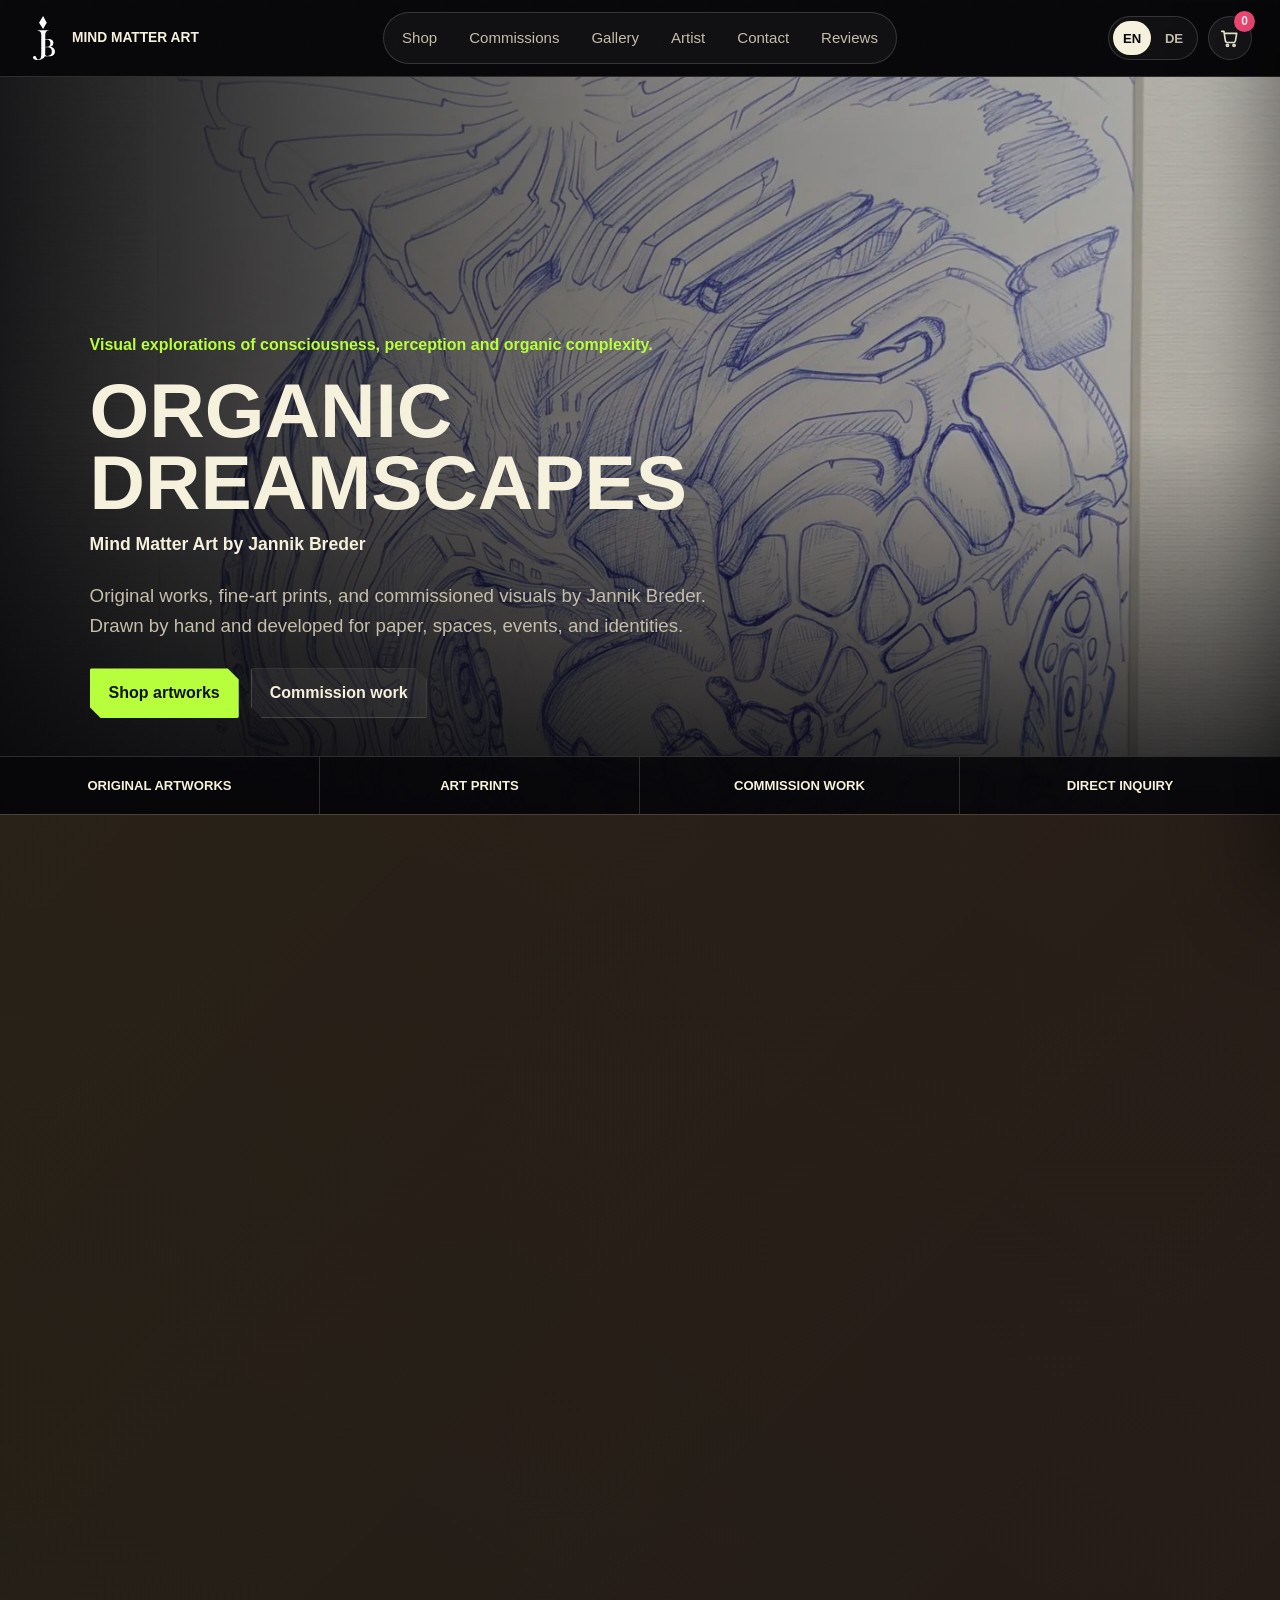
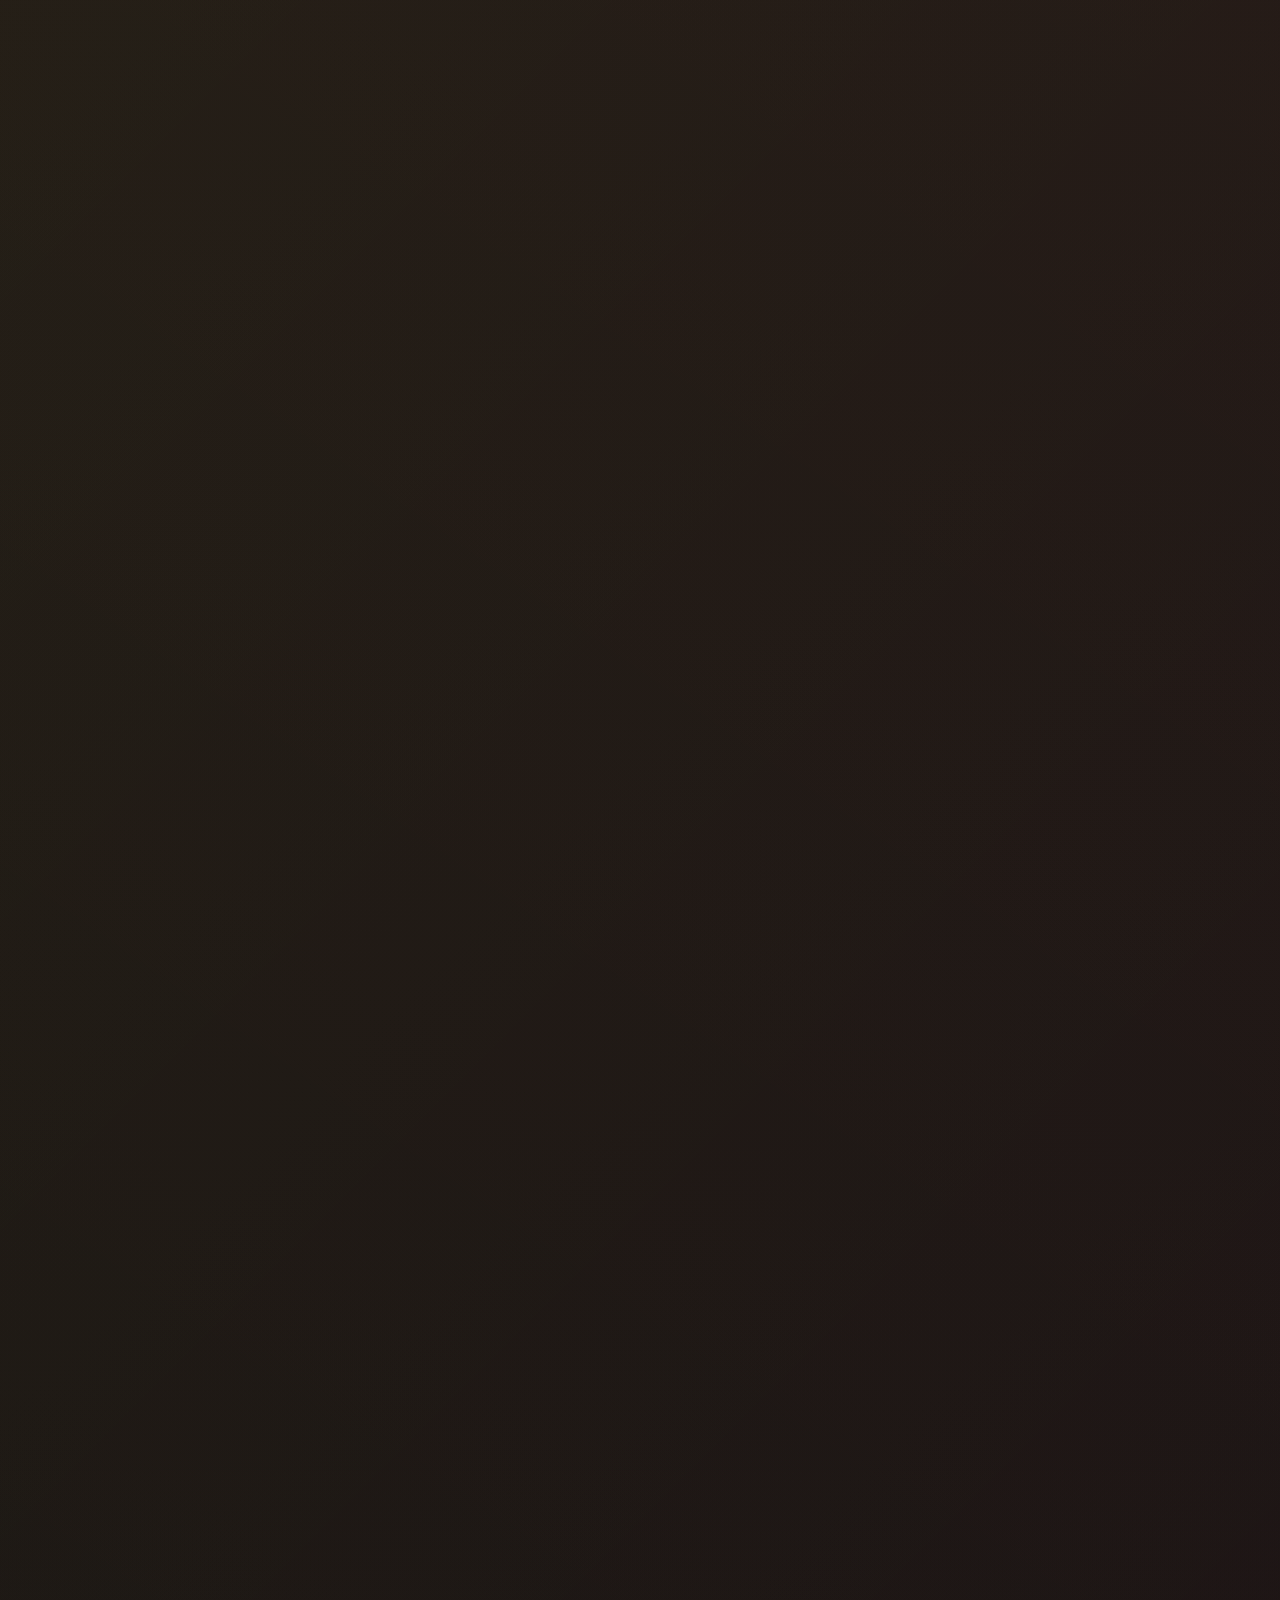
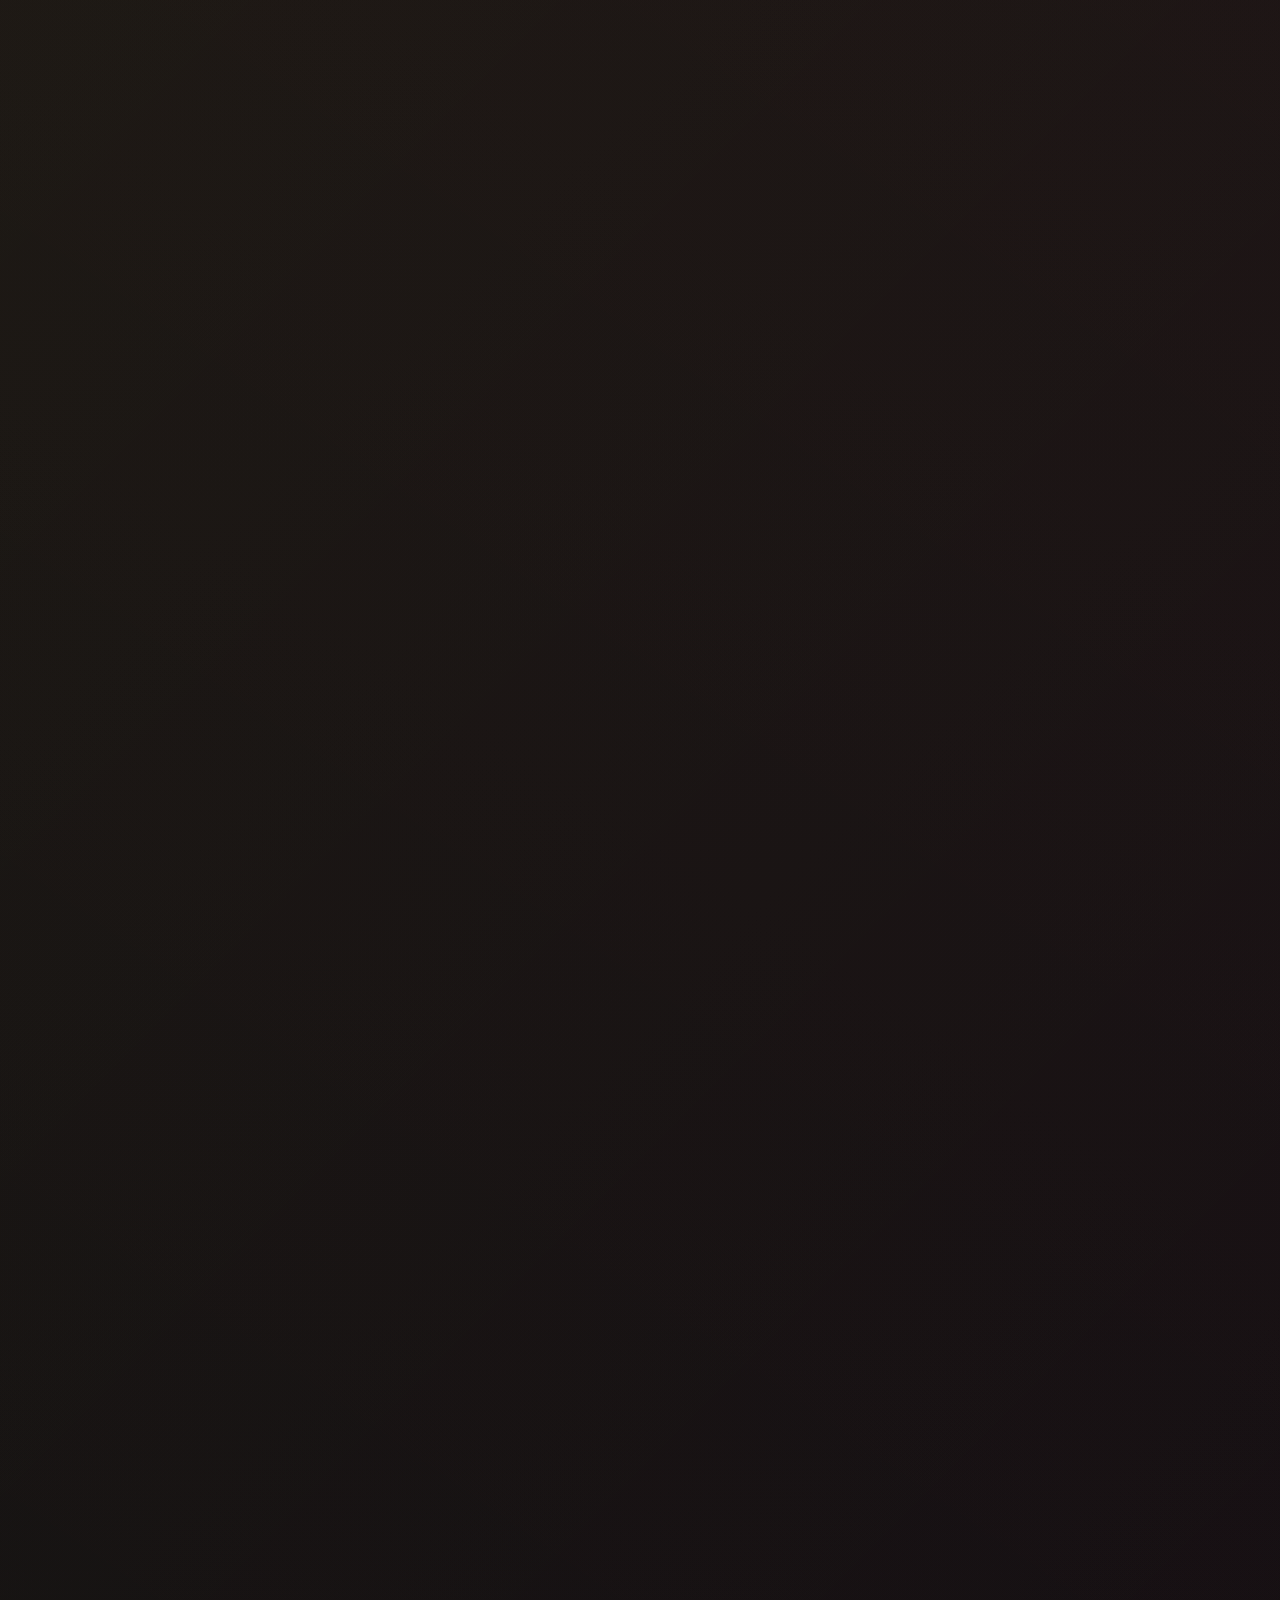
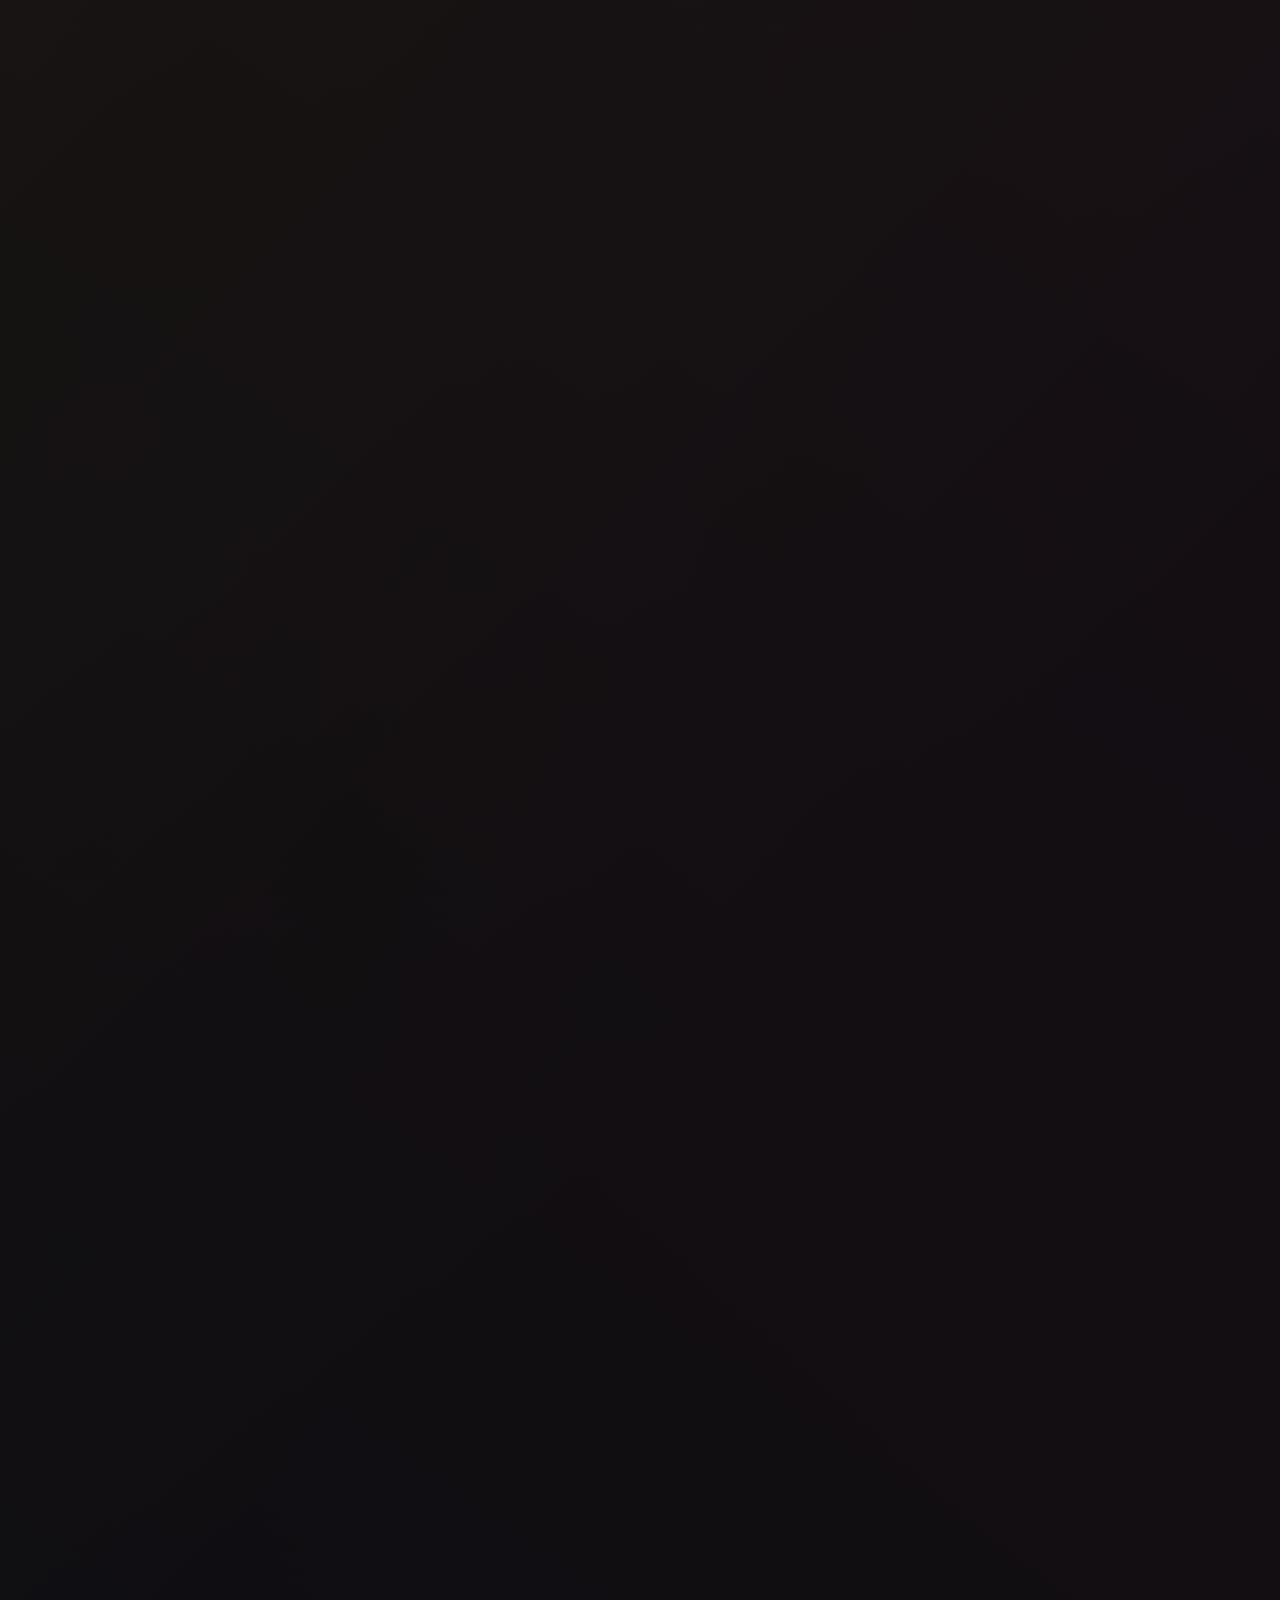
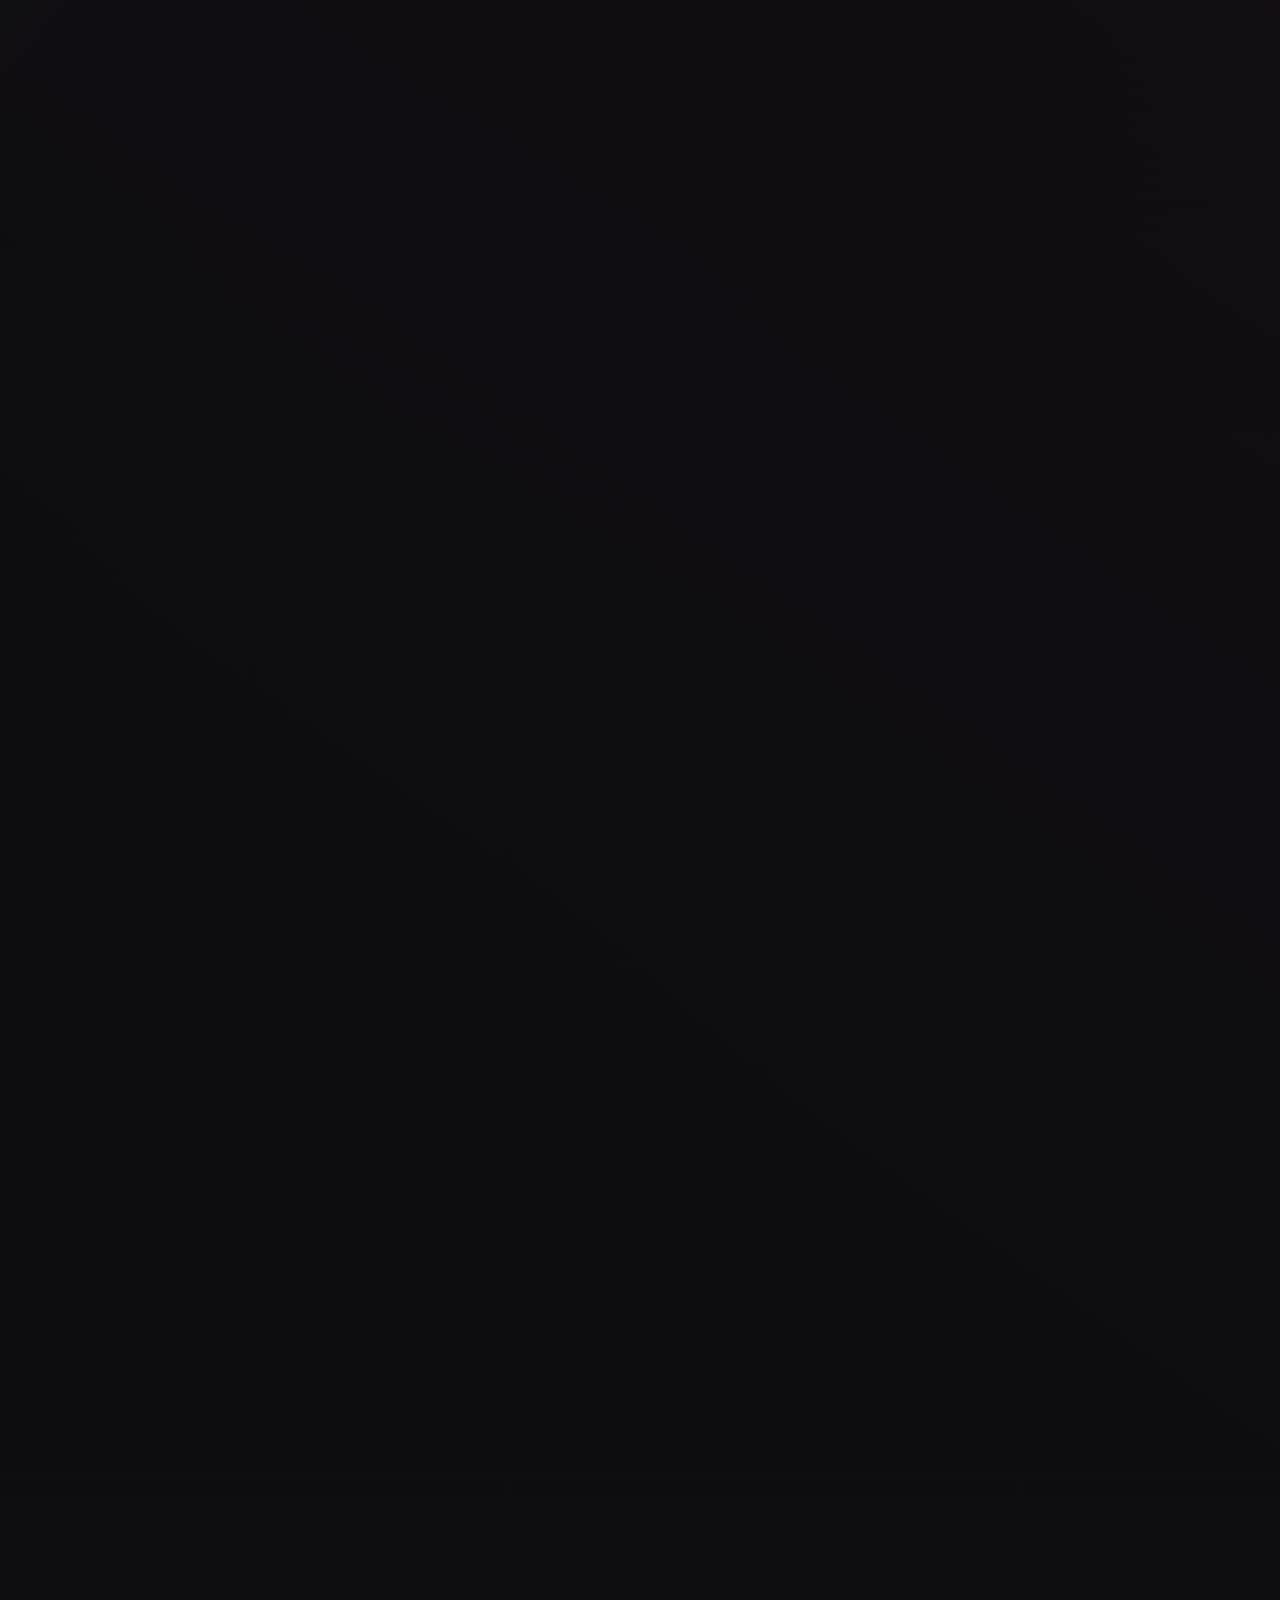
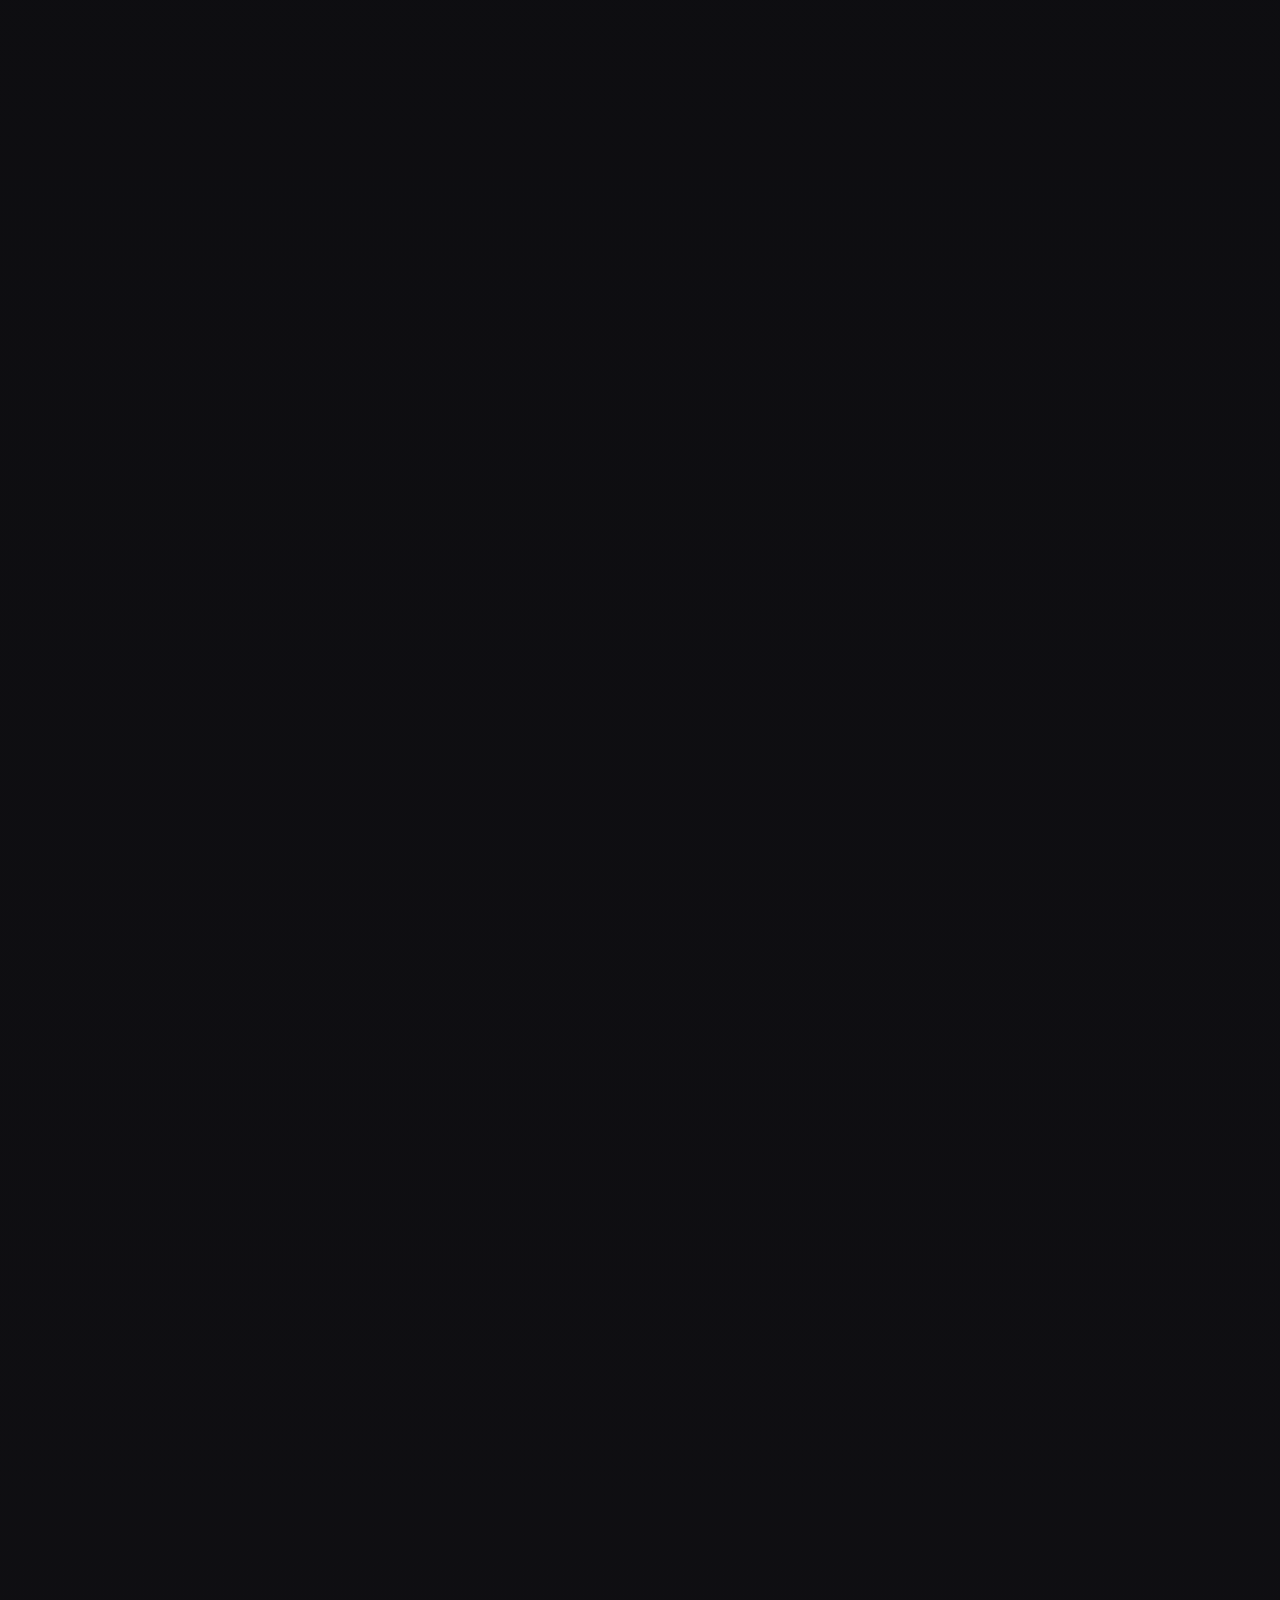
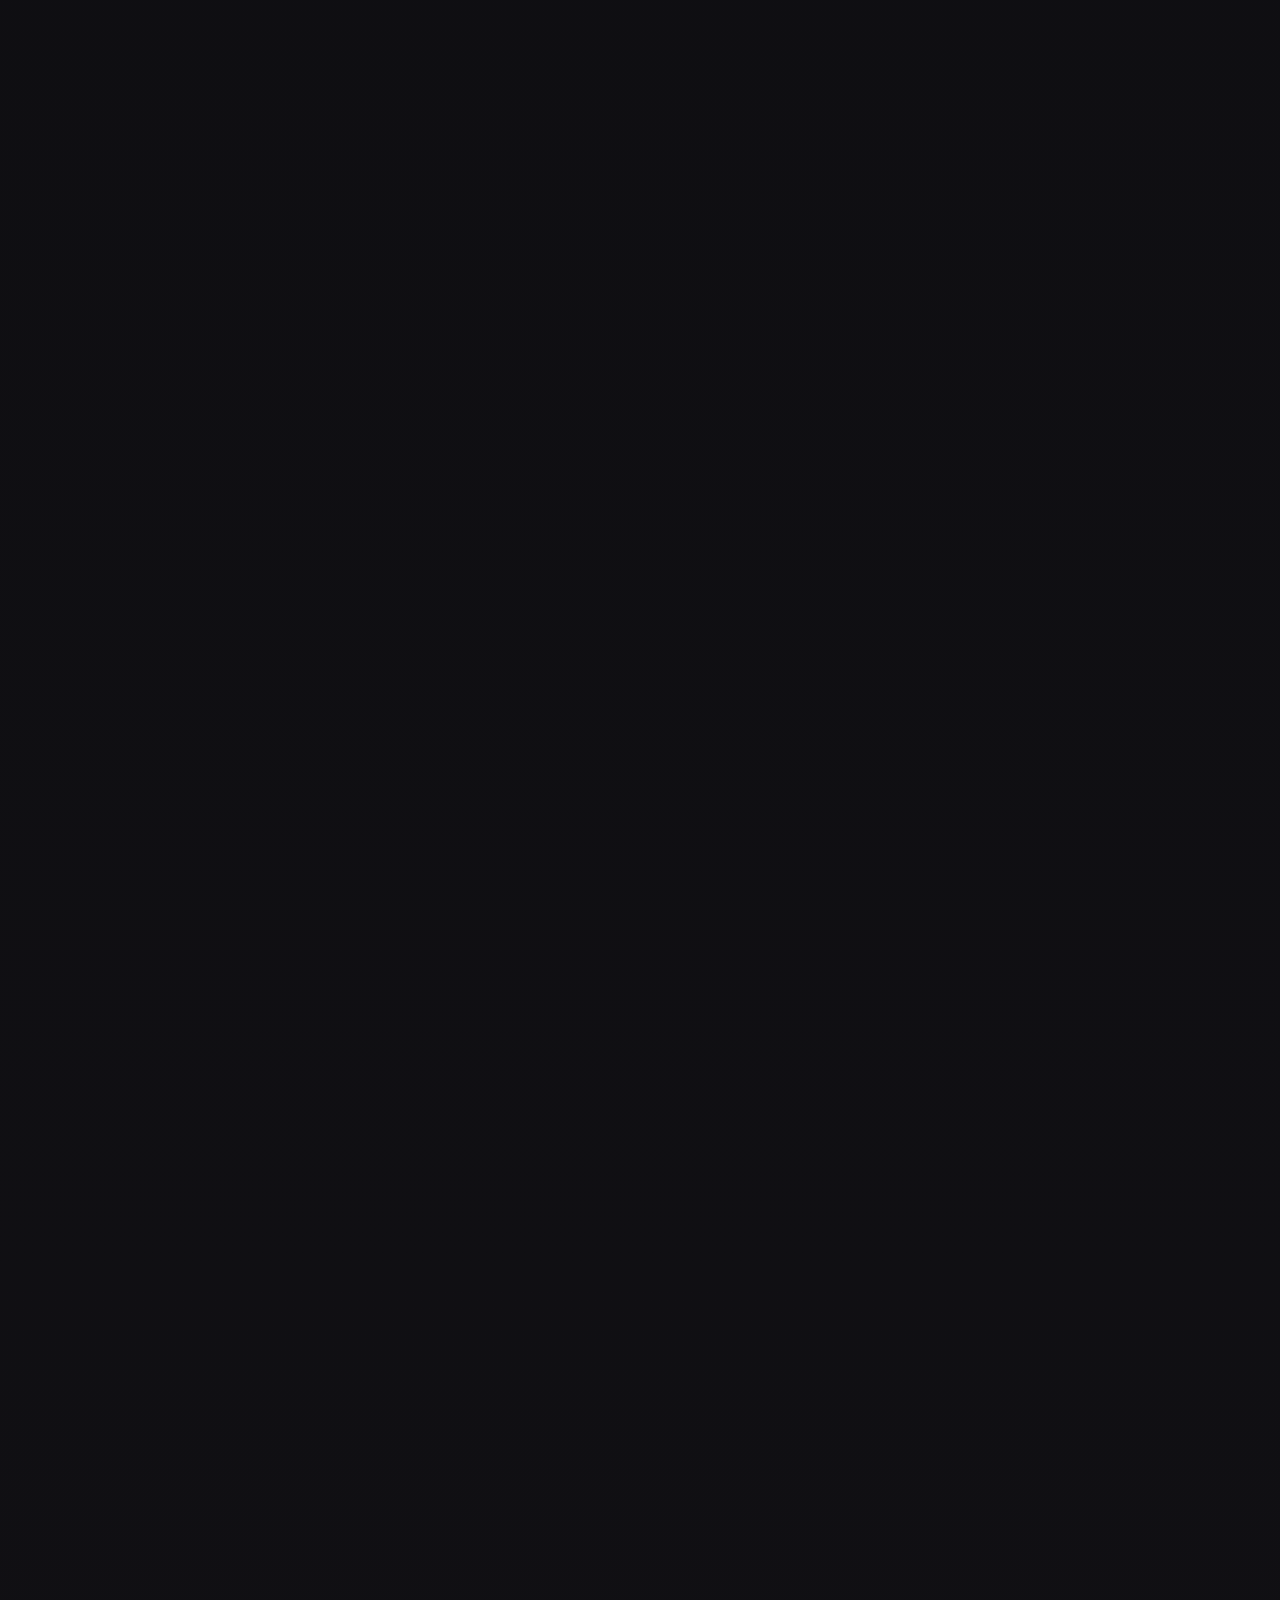
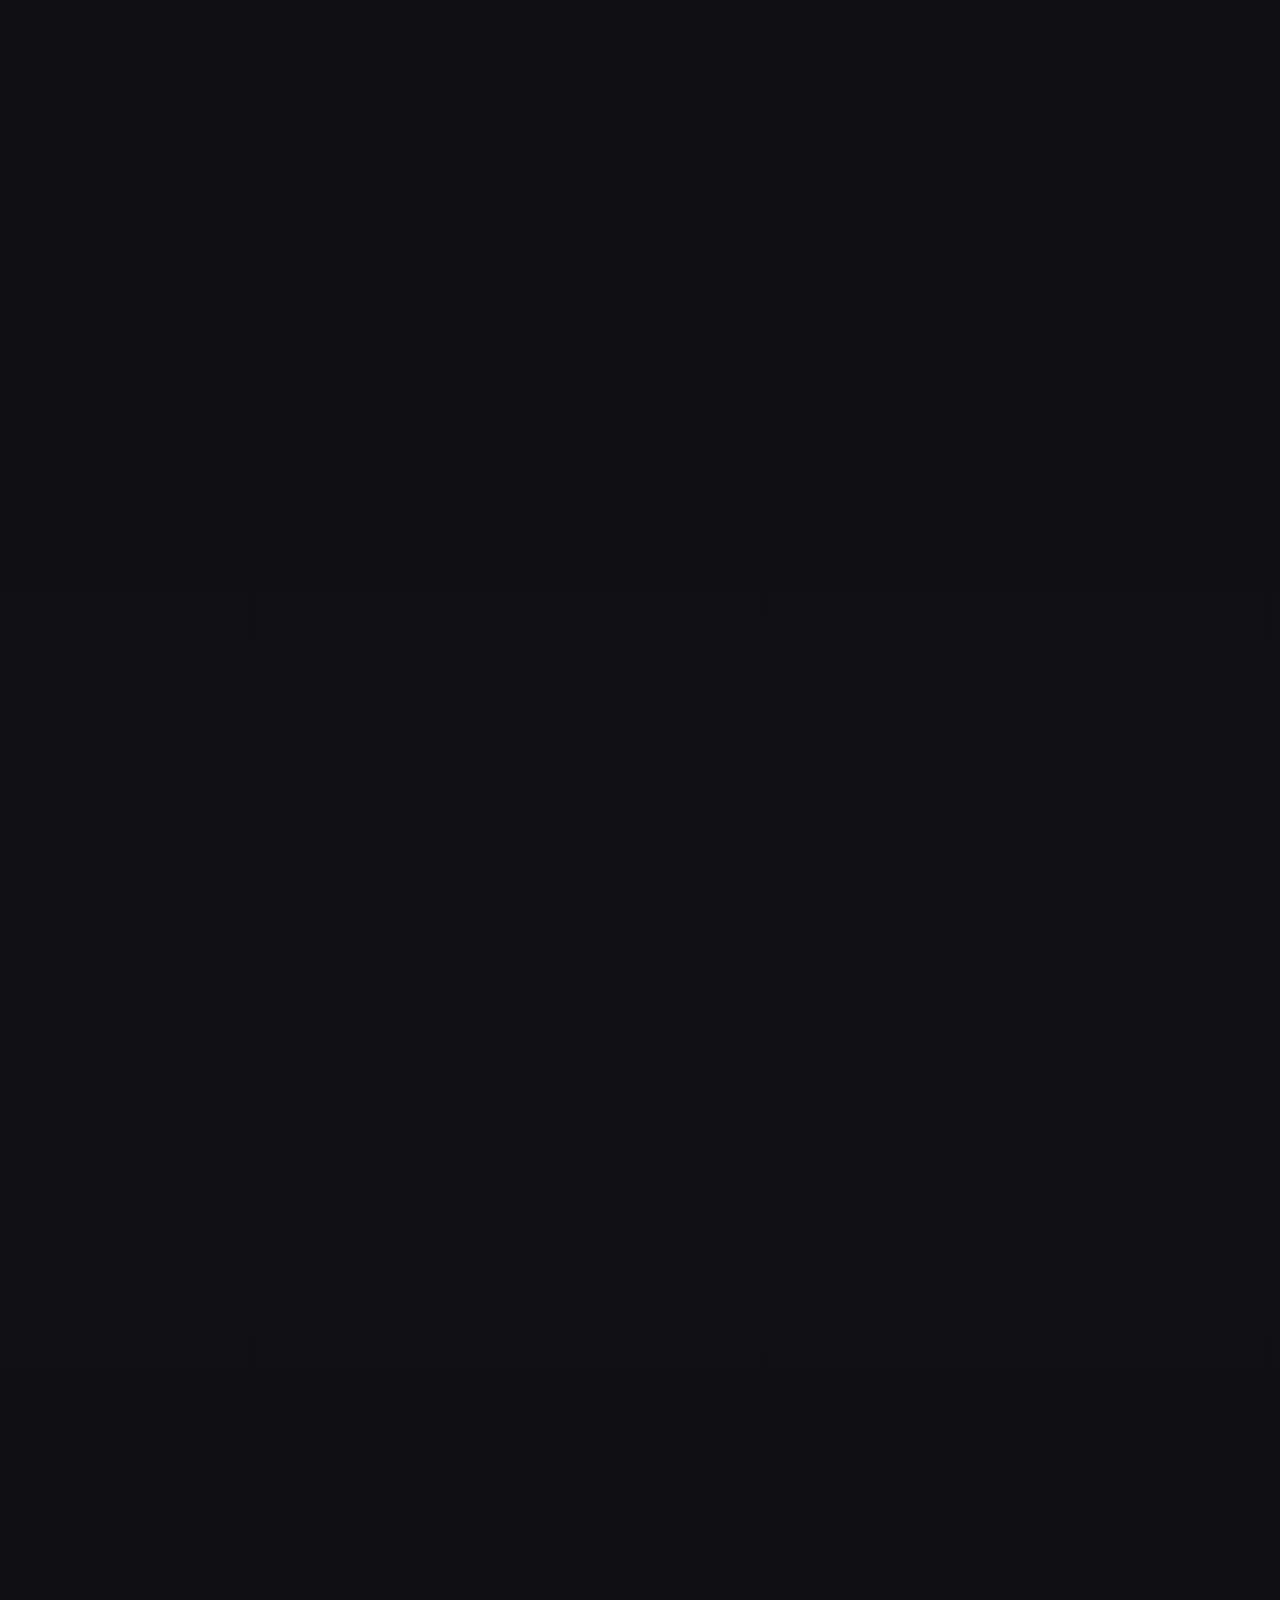
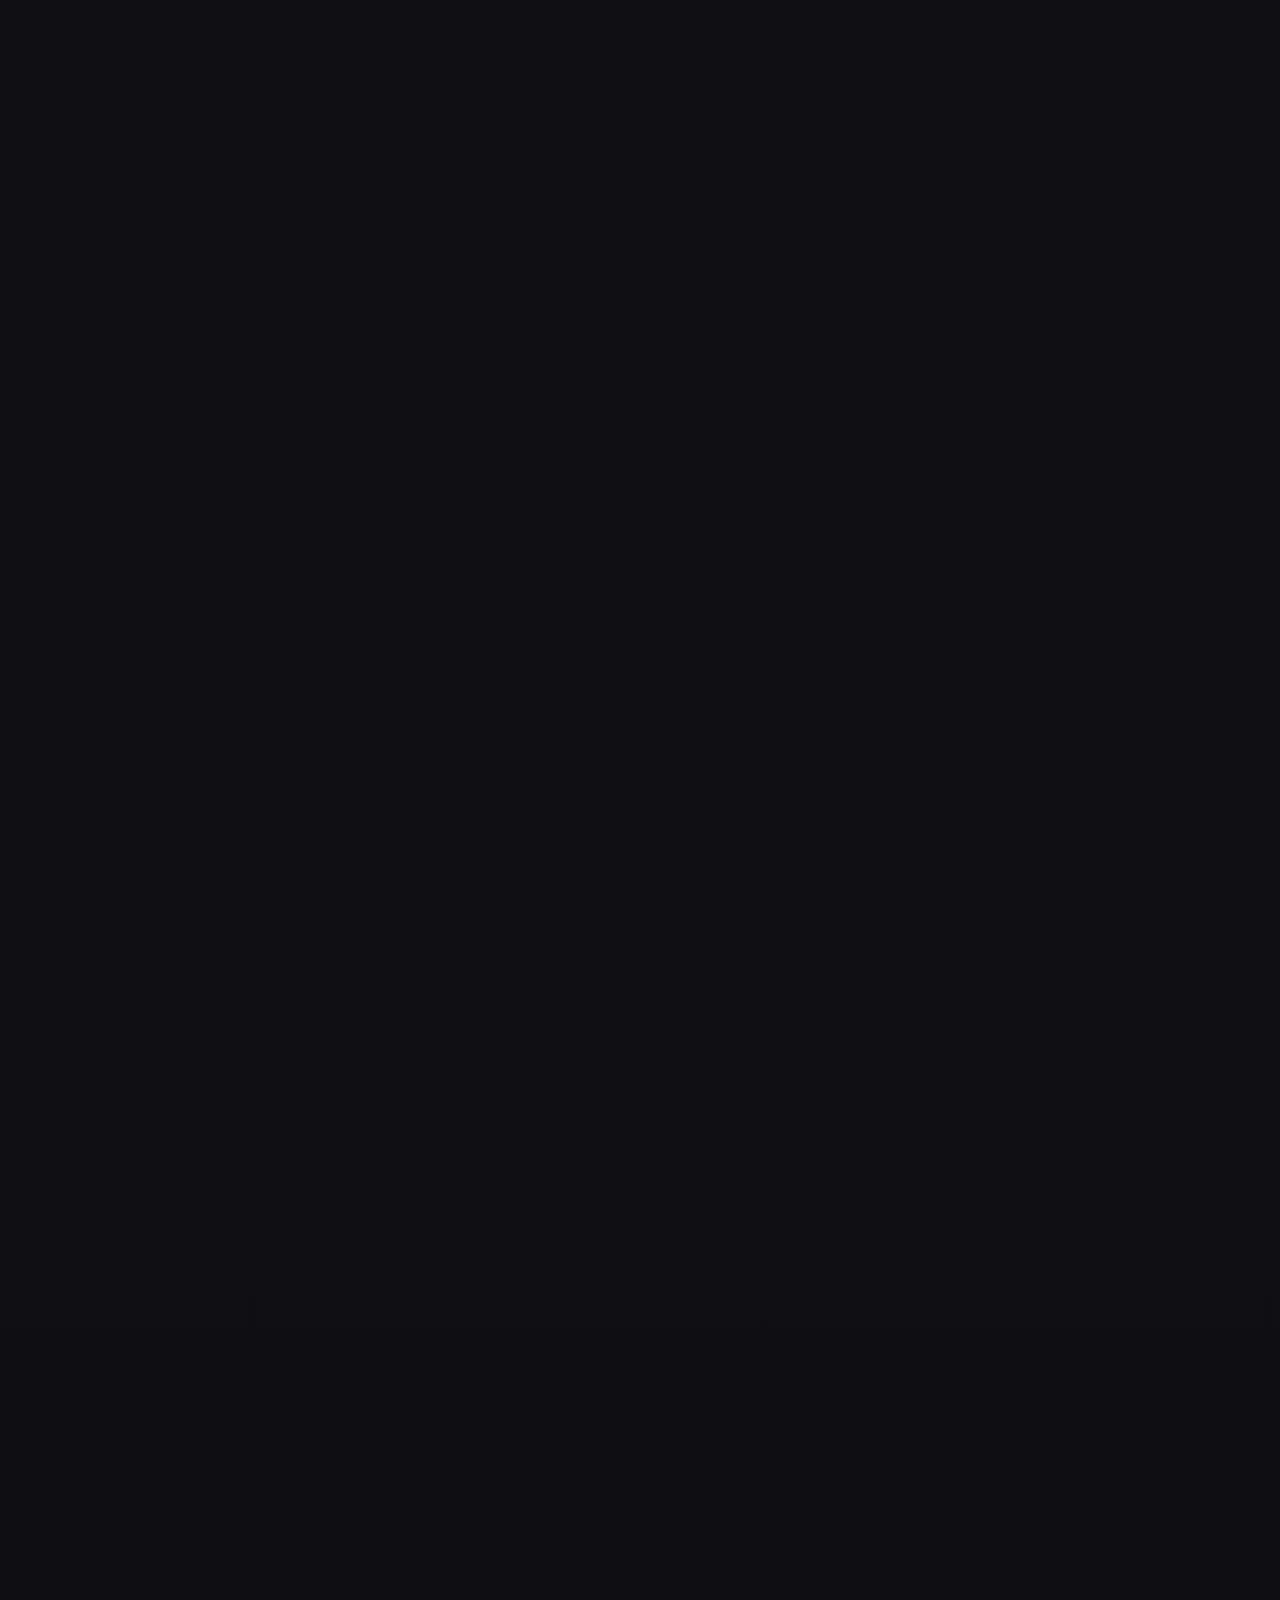
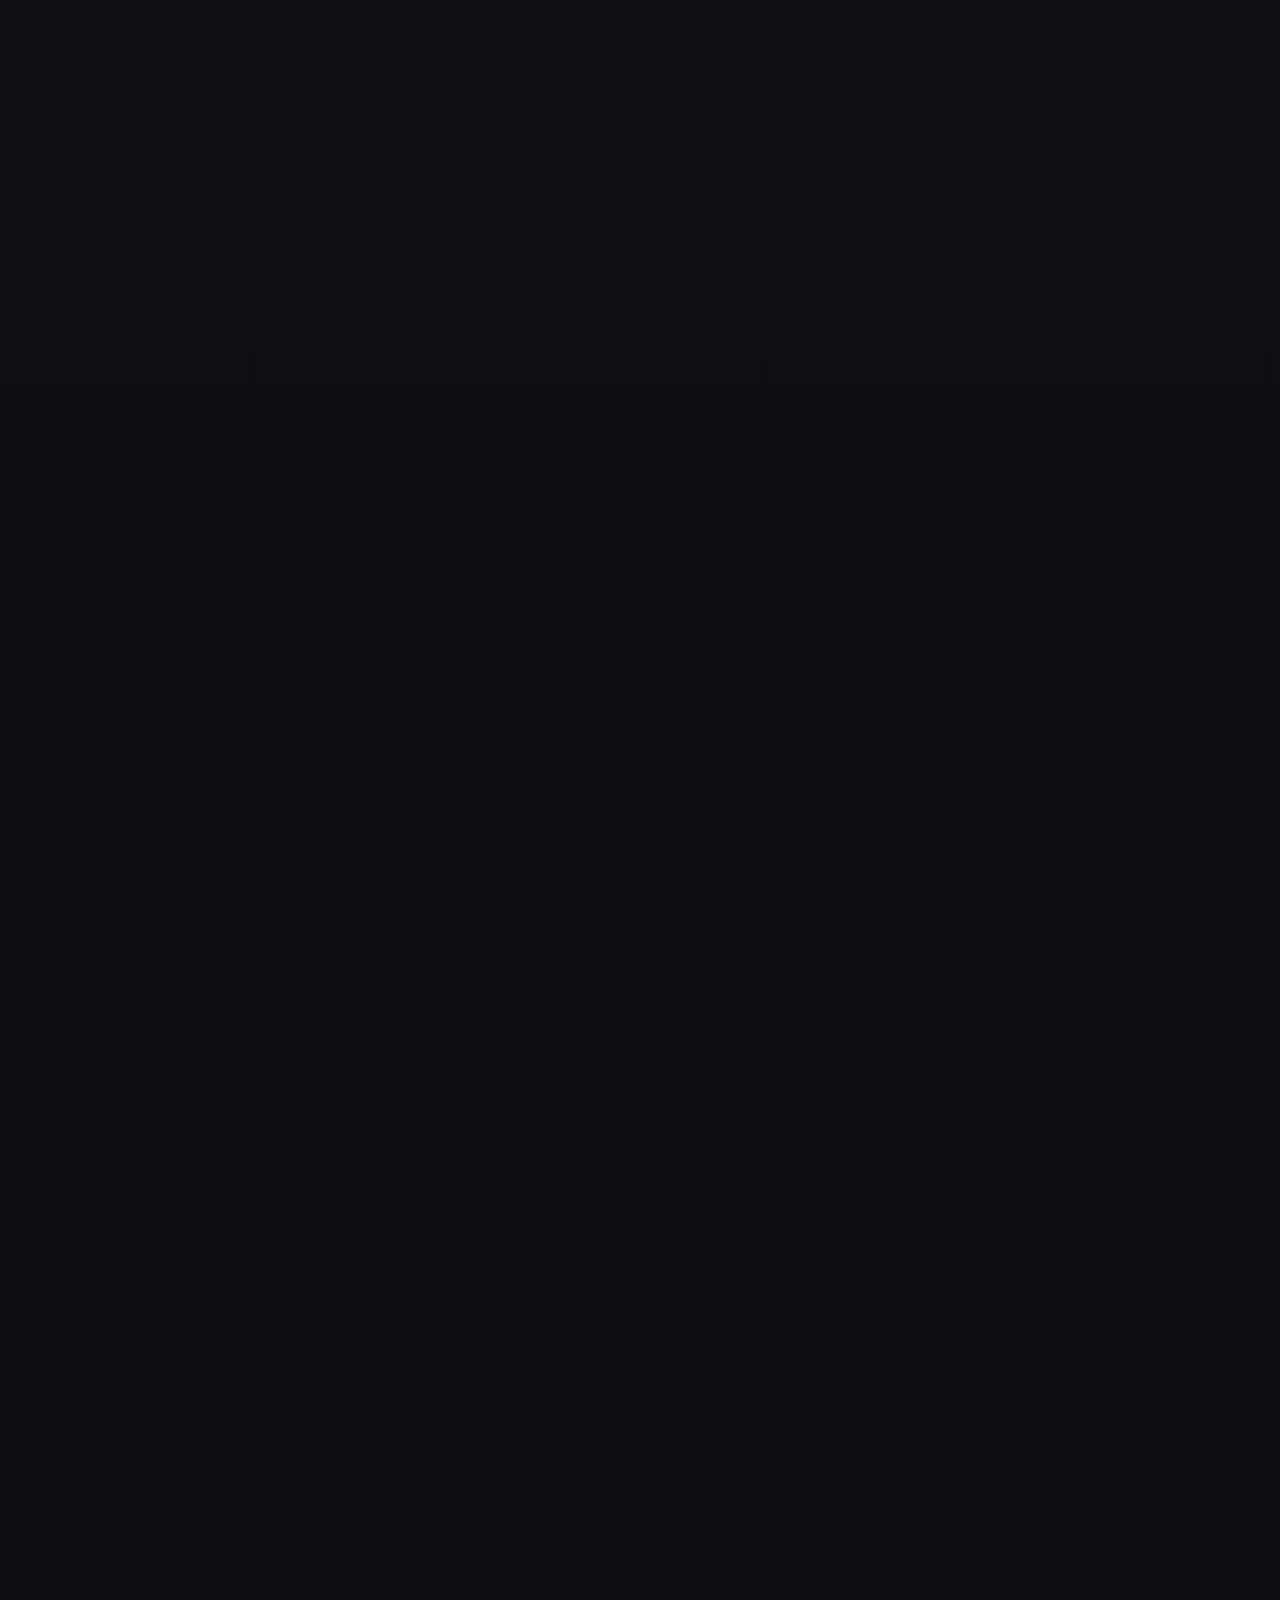
==== index.html @ 065c1db8 "Improve scrolling and image performance" ====
<!DOCTYPE html>
<html lang="en">
<head>
    <meta charset="UTF-8">
    <meta name="viewport" content="width=device-width, initial-scale=1.0">
    <meta name="description" content="Organic Dreamscapes by Jannik Breder: original art, fine-art prints, commissioned visuals, tattoo motifs, and spatial work.">
    <meta name="author" content="Jannik Breder">
    <meta name="robots" content="index, follow, max-image-preview:large">
    <meta name="referrer" content="strict-origin-when-cross-origin">
    <meta name="theme-color" content="#a8ff22">
    <meta name="color-scheme" content="dark">
    <meta property="og:type" content="website">
    <meta property="og:site_name" content="Mind Matter Art">
    <meta property="og:title" content="Organic Dreamscapes | Mind Matter Art">
    <meta property="og:description" content="Original art, fine-art prints, commissioned visuals, tattoo motifs, and spatial work by Jannik Breder.">
    <meta property="og:url" content="https://jannikbreder456-coder.github.io/mind.matter.art/">
    <meta property="og:locale" content="en_US">
    <meta property="og:locale:alternate" content="de_DE">
    <meta property="og:image" content="https://jannikbreder456-coder.github.io/mind.matter.art/img/optimized/event-bar-night.webp">
    <meta property="og:image:alt" content="Organic Dreamscapes by Jannik Breder">
    <meta name="twitter:card" content="summary_large_image">
    <meta name="twitter:title" content="Organic Dreamscapes | Mind Matter Art">
    <meta name="twitter:description" content="Original art, prints, and commissioned visual work by Jannik Breder.">
    <meta name="twitter:image" content="https://jannikbreder456-coder.github.io/mind.matter.art/img/optimized/event-bar-night.webp">
    <title>Organic Dreamscapes | Mind Matter Art</title>
    <link rel="canonical" href="https://jannikbreder456-coder.github.io/mind.matter.art/">
    <link rel="icon" href="img/logo.svg" type="image/svg+xml">
    <link rel="manifest" href="site.webmanifest">
    <link rel="alternate" hreflang="en" href="https://jannikbreder456-coder.github.io/mind.matter.art/?lang=en">
    <link rel="alternate" hreflang="de" href="https://jannikbreder456-coder.github.io/mind.matter.art/?lang=de">
    <link rel="alternate" hreflang="x-default" href="https://jannikbreder456-coder.github.io/mind.matter.art/">
    <link rel="preload" href="img/optimized/meditate.webp" as="image" type="image/webp" fetchpriority="high">
    <link rel="stylesheet" href="stylesheet.css?v=20260714-9">
    <script type="application/ld+json">
        {
            "@context": "https://schema.org",
            "@type": "Person",
            "name": "Jannik Breder",
            "alternateName": "Mind Matter Art",
            "url": "https://jannikbreder456-coder.github.io/mind.matter.art/",
            "image": "https://jannikbreder456-coder.github.io/mind.matter.art/img/optimized/event-bar-night.webp",
            "jobTitle": "Visual Artist",
            "description": "Artist working across organic psychedelic drawing, fine-art prints, commissioned visuals, tattoo motifs, and spatial design.",
            "sameAs": ["https://www.instagram.com/mind.matter.art"]
        }
    </script>
</head>
<body>
    <a class="skip-link" href="#shop" data-i18n="skip.shop">Skip to shop</a>
    <canvas class="ambient-field" id="ambientField" aria-hidden="true"></canvas>

    <header class="site-header" id="top">
        <nav class="topbar" aria-label="Main navigation">
            <a class="brand-lockup" href="#top" aria-label="Mind Matter Art home">
                <img src="img/logo.svg" alt="" class="brand-mark">
                <span>Mind Matter Art</span>
            </a>

            <div class="nav-links">
                <a href="#shop" data-i18n="nav.shop">Shop</a>
                <a href="#commissions" data-i18n="nav.commissions">Commissions</a>
                <a href="#lookbook" data-i18n="nav.gallery">Gallery</a>
                <a href="#artist" data-i18n="nav.artist">Artist</a>
                <a href="#contact" data-i18n="nav.contact">Contact</a>
                <a href="#reviews" data-i18n="nav.reviews">Reviews</a>
            </div>

            <div class="top-actions">
                <div class="language-toggle" role="group" aria-label="Language">
                    <a class="lang-btn is-active" href="?lang=en" data-lang="en" aria-pressed="true">EN</a>
                    <a class="lang-btn" href="?lang=de" data-lang="de" aria-pressed="false">DE</a>
                </div>

                <button class="icon-button cart-toggle" type="button" aria-label="Open cart" data-i18n-aria="cart.open" aria-controls="cartDrawer">
                    <svg viewBox="0 0 24 24" aria-hidden="true">
                        <path d="M6.2 7h13.1l-1.4 8.2a2 2 0 0 1-2 1.7H9a2 2 0 0 1-2-1.6L5.4 4.8H3"></path>
                        <circle cx="9.2" cy="20" r="1.2"></circle>
                        <circle cx="16.4" cy="20" r="1.2"></circle>
                    </svg>
                    <span class="cart-count" id="cartCount">0</span>
                </button>
            </div>
        </nav>

        <section class="hero" aria-labelledby="heroTitle">
            <img class="hero-art" src="img/optimized/meditate.webp" alt="Psychedelic organic line drawing of a meditative figure" decoding="async" fetchpriority="high">
            <div class="hero-shade" aria-hidden="true"></div>

            <div class="hero-content reveal">
                <p class="hero-statement" data-i18n="hero.statement">Visual explorations of consciousness, perception and organic complexity.</p>
                <h1 id="heroTitle">Organic Dreamscapes</h1>
                <p class="hero-byline">Mind Matter Art by Jannik Breder</p>
                <p class="hero-copy" data-i18n="hero.copy">
                    Original works, fine-art prints, and commissioned visuals by Jannik Breder. Drawn by hand and developed for paper, spaces, events, and identities.
                </p>
                <div class="hero-actions" aria-label="Quick actions">
                    <a class="button button-primary" href="#shop" data-i18n="hero.shop">Shop artworks</a>
                    <a class="button button-ghost" href="#commissions" data-i18n="hero.commission">Commission work</a>
                </div>
            </div>

            <div class="hero-strip" aria-label="Shop highlights">
                <span data-i18n="hero.originals">Original artworks</span>
                <span data-i18n="hero.prints">Art prints</span>
                <span data-i18n="hero.commissions">Commission work</span>
                <span data-i18n="hero.inquiry">Direct inquiry</span>
            </div>
        </section>
    </header>

    <main>
        <section class="section shop-section" id="shop" aria-labelledby="shopTitle">
            <div class="section-heading reveal">
                <p class="eyebrow" data-i18n="shop.eyebrow">Current Selection</p>
                <h2 id="shopTitle" data-i18n="shop.title">Collect a work or start a project</h2>
                <p data-i18n="shop.copy">
                    Explore originals, prints, and selected commission formats. Add available works to your inquiry or contact me directly for custom projects.
                </p>
            </div>

            <div class="shop-toolbar reveal" aria-label="Shop filters">
                <div class="segmented-control" role="group" aria-label="Filter by category">
                    <button class="filter-btn is-active" type="button" data-filter="all" data-i18n="filters.all">All</button>
                    <button class="filter-btn" type="button" data-filter="original" data-i18n="filters.originals">Originals</button>
                    <button class="filter-btn" type="button" data-filter="print" data-i18n="filters.prints">Prints</button>
                    <button class="filter-btn" type="button" data-filter="commission" data-i18n="filters.commissions">Commissions</button>
                </div>

                <label class="sort-control" for="sortSelect">
                    <span data-i18n="sort.label">Sort by</span>
                    <select id="sortSelect">
                        <option value="featured" data-i18n="sort.featured">Featured</option>
                        <option value="price-low" data-i18n="sort.low">Price low to high</option>
                        <option value="price-high" data-i18n="sort.high">Price high to low</option>
                        <option value="new" data-i18n="sort.new">Newest first</option>
                    </select>
                </label>
            </div>

            <!-- Shop-Karten entstehen in script.js im products-Array.
                 Dort kannst du neue Bilder, Titel und Beschreibungen direkt als neue Einträge anlegen. -->
            <div class="shop-layout">
                <div class="product-grid" id="productGrid" aria-live="polite"></div>

                <aside class="collector-panel reveal" aria-labelledby="collectorTitle">
                    <p class="eyebrow" data-i18n="process.eyebrow">How It Works</p>
                    <h3 id="collectorTitle" data-i18n="process.title">Simple inquiry process</h3>
                    <ol class="collector-steps">
                        <li data-i18n="process.one">Open a piece and check the details.</li>
                        <li data-i18n="process.two">Add originals, prints, or services to the cart.</li>
                        <li data-i18n="process.three">Send the inquiry and we clarify the rest by email.</li>
                    </ol>
                    <a class="button button-primary" href="#contact" data-i18n="process.contact">Contact directly</a>
                </aside>
            </div>
        </section>

        <section class="section services-section" id="commissions" aria-labelledby="commissionsTitle">
            <div class="section-heading reveal">
                <p class="eyebrow" data-i18n="commissions.eyebrow">Commissions</p>
                <h2 id="commissionsTitle" data-i18n="commissions.title">A visual world made for your project</h2>
                <p data-i18n="commissions.copy">
                    Commission work starts with a focused briefing. We define the idea, format, context, timing, revisions, and usage before production begins.
                </p>
            </div>

            <div class="service-grid">
                <article class="service-tile reveal">
                    <span class="service-number" aria-hidden="true">01</span>
                    <h3 data-i18n="services.customTitle">Custom Artwork</h3>
                    <p data-i18n="services.custom">A personal artwork as an original drawing or digitally finished piece.</p>
                    <button class="button button-ghost add-service" type="button" data-product="commission" data-i18n="buttons.request">Request</button>
                </article>
                <article class="service-tile reveal">
                    <span class="service-number" aria-hidden="true">02</span>
                    <h3 data-i18n="services.eventTitle">Event Visual</h3>
                    <p data-i18n="services.event">Poster, flyer, bar lettering, or social media visual for events and culture projects.</p>
                    <button class="button button-ghost add-service" type="button" data-product="event-visual" data-i18n="buttons.request">Request</button>
                </article>
                <article class="service-tile reveal">
                    <span class="service-number" aria-hidden="true">03</span>
                    <h3 data-i18n="services.tattooTitle">Tattoo Motif</h3>
                    <p data-i18n="services.tattoo">A custom tattoo template developed together from your idea, body placement, and visual direction.</p>
                    <button class="button button-ghost add-service" type="button" data-product="tattoo-motif" data-i18n="buttons.request">Request</button>
                </article>
                <article class="service-tile reveal">
                    <span class="service-number" aria-hidden="true">04</span>
                    <h3 data-i18n="services.logoTitle">Logo Design Package</h3>
                    <p data-i18n="services.logo">Logo, color direction, and basic usage rules for a project, label, collective, or small business.</p>
                    <button class="button button-ghost add-service" type="button" data-product="logo-design" data-i18n="buttons.request">Request</button>
                </article>
            </div>
        </section>

        <section class="section lookbook-section" id="lookbook" aria-labelledby="lookbookTitle">
            <div class="section-heading reveal">
                <p class="eyebrow" data-i18n="gallery.eyebrow">Gallery View</p>
                <h2 id="lookbookTitle" data-i18n="gallery.title">Selected works</h2>
                <p data-i18n="gallery.copy">
                    Selected original works, print variants, tattoo drawings, objects, and spatial projects.
                </p>
            </div>

            <!-- Hier neue Galerie-Bilder einfügen: den figure-Block kopieren,
                 src, alt-Text und figcaption anpassen. -->
            <div class="lookbook-grid">
                <figure class="lookbook-item lookbook-large reveal">
                    <img src="img/optimized/missed-opportunities-original-thumb.webp" alt="Missed Opportunities original artwork in decorative example frame" loading="lazy" decoding="async">
                    <figcaption data-i18n="gallery.missedOriginal">Missed Opportunities - original shown in an example frame; frame not included</figcaption>
                </figure>
                <figure class="lookbook-item reveal">
                    <img src="img/optimized/organic-passage-original-thumb.webp" alt="Organic Passage watercolor and ink artwork" loading="lazy" decoding="async">
                    <figcaption data-i18n="gallery.organic">Organic Passage - print available by request</figcaption>
                </figure>
                <figure class="lookbook-item reveal">
                    <img src="img/optimized/missed-opportunities-print-thumb.webp" alt="Missed Opportunities print artwork" loading="lazy" decoding="async">
                    <figcaption data-i18n="gallery.missedPrint">Missed Opportunities - print artwork</figcaption>
                </figure>
                <figure class="lookbook-item reveal">
                    <img src="img/optimized/abstract-faces-thumb.webp" alt="Abstract Faces watercolor and ink on paper" loading="lazy" decoding="async">
                    <figcaption data-i18n="gallery.abstract">Abstract Faces - watercolor and ink on paper</figcaption>
                </figure>
                <figure class="lookbook-item reveal">
                    <img src="img/optimized/faces-v3-thumb.webp" alt="Faces V3 modified print artwork" loading="lazy" decoding="async">
                    <figcaption data-i18n="gallery.facesV3">Faces V3 - modified print variant</figcaption>
                </figure>
                <figure class="lookbook-item reveal">
                    <img src="img/optimized/event-bar-night-thumb.webp" alt="Hilltop Bar event surface design at night" loading="lazy" decoding="async">
                    <figcaption data-i18n="gallery.eventBar">Hilltop Bar - event surface design in use</figcaption>
                </figure>
                <figure class="lookbook-item reveal">
                    <img src="img/optimized/festival-object-thumb.webp" alt="Recycled festival mushroom built from surrounding materials" loading="lazy" decoding="async">
                    <figcaption data-i18n="gallery.mushroom">Recycled Festival Object - mushroom project shown as an example</figcaption>
                </figure>
                <figure class="lookbook-item reveal">
                    <img src="img/optimized/tattoo-sunflower-thumb.webp" alt="Black line sunflower tattoo template" loading="lazy" decoding="async">
                    <figcaption data-i18n="gallery.tattooFlower">Floral Tattoo Motif - sunflower linework</figcaption>
                </figure>
                <figure class="lookbook-item reveal">
                    <img src="img/optimized/tattoo-flower-thumb.webp" alt="Black line tattoo motif template" loading="lazy" decoding="async">
                    <figcaption data-i18n="gallery.tattoo">Tattoo Motif - custom template example</figcaption>
                </figure>
                <figure class="lookbook-item reveal">
                    <img src="img/optimized/selflove2-thumb.webp" alt="Self Love II psychedelic organic drawing" loading="lazy" decoding="async">
                    <figcaption data-i18n="gallery.selfLoveTwo">Self Love II - print detail</figcaption>
                </figure>
                <figure class="lookbook-item reveal">
                    <img src="img/optimized/selflove-thumb.webp" alt="Self Love organic psychedelic drawing" loading="lazy" decoding="async">
                    <figcaption data-i18n="gallery.selfLove">Self Love - print study</figcaption>
                </figure>
            </div>
        </section>

        <section class="section artist-section" id="artist" aria-labelledby="artistTitle">
            <div class="artist-copy reveal">
                <p class="eyebrow" data-i18n="artist.eyebrow">Artist Statement</p>
                <h2 id="artistTitle">Jannik Breder</h2>
                <p data-i18n="artist.copyOne">
                    I build cyber-organic visuals for people, events, spaces, and projects that need a distinct visual world. My work moves between drawing, print, installation, surface design, and identity marks.
                </p>
                <p data-i18n="artist.copyTwo">
                    Organic Dreamscapes is the common thread: forms that feel grown, transformed, and slightly unfamiliar. Each project is developed for its actual context, from paper and skin to rooms, bars, stages, and visual identities.
                </p>
                <div class="artist-stats" aria-label="Focus areas">
                    <span>Illustration</span>
                    <span>Logo</span>
                    <span>Poster</span>
                    <span data-i18n="artist.identity">Visual Identity</span>
                </div>
            </div>

            <div class="artist-portrait reveal">
                <img src="img/optimized/surface-design-bar-thumb.webp" alt="Jannik Breder painting an event bar installation" loading="lazy" decoding="async">
                <p class="artist-image-caption" data-i18n="artist.imageCaption">On-site work at Hilltop Bar, Waldfrieden</p>
            </div>
        </section>

        <section class="section practice-section" id="background" aria-labelledby="backgroundTitle">
            <div class="section-heading reveal">
                <p class="eyebrow" data-i18n="practice.eyebrow">Practice and experience</p>
                <h2 id="backgroundTitle" data-i18n="practice.title">Built across paper, screens, and real spaces</h2>
                <p data-i18n="practice.copy">A hybrid practice combining analog drawing, digital production, and hands-on work for events and physical environments.</p>
            </div>

            <div class="practice-layout">
                <figure class="project-proof reveal">
                    <img src="img/optimized/event-bar-night-thumb.webp" alt="Hilltop Bar at Waldfrieden illuminated at night" loading="lazy" decoding="async">
                    <figcaption>
                        <span data-i18n="practice.projectLabel">Selected project</span>
                        <strong>Hilltop Bar / Waldfrieden</strong>
                        <small data-i18n="practice.projectDate">Surface design and lettering, 2024</small>
                    </figcaption>
                </figure>

                <div class="practice-list reveal">
                    <article>
                        <span class="practice-kicker" data-i18n="practice.analogLabel">Analog + digital</span>
                        <h3 data-i18n="practice.analogTitle">From original line to finished artwork</h3>
                        <p data-i18n="practice.analogCopy">Drawing, watercolor, ink, image editing, vector work, layout, and production-ready files.</p>
                    </article>
                    <article>
                        <span class="practice-kicker" data-i18n="practice.spaceLabel">Event + space</span>
                        <h3 data-i18n="practice.spaceTitle">Visuals that work beyond the screen</h3>
                        <p data-i18n="practice.spaceCopy">Surface painting, lettering, recycled objects, signage, and visual direction for cultural spaces.</p>
                    </article>
                    <article>
                        <span class="practice-kicker" data-i18n="practice.processLabel">Clear process</span>
                        <h3 data-i18n="practice.processTitle">Briefing, concept, production</h3>
                        <p data-i18n="practice.processCopy">Scope, format, timing, revisions, and usage are agreed before work starts.</p>
                    </article>
                </div>
            </div>
        </section>

        <section class="section contact-section" id="contact" aria-labelledby="contactTitle">
            <div class="contact-copy reveal">
                <p class="eyebrow" data-i18n="contact.eyebrow">Contact</p>
                <h2 id="contactTitle" data-i18n="contact.title">Bring your idea into the next visual world</h2>
                <p data-i18n="contact.copy">
                    Tell me what you are planning, where the work will live, and when you need it. For available artworks, you can also send a prepared inquiry from the cart.
                </p>
                <div class="contact-meta" aria-label="Project information">
                    <span data-i18n="contact.scope">Originals, prints, and commissioned work</span>
                    <span data-i18n="contact.location">Based in Bielefeld, available for remote and on-site projects</span>
                </div>
                <div class="contact-actions">
                    <a class="button button-primary" href="mailto:jannikbreder456@gmail.com" data-i18n="contact.email">Email</a>
                    <a class="button button-ghost" href="https://www.instagram.com/mind.matter.art" target="_blank" rel="noopener noreferrer">Instagram</a>
                </div>
            </div>

            <form class="contact-form reveal" id="contactForm">
                <label>
                    <span data-i18n="form.name">Name</span>
                    <input type="text" name="name" autocomplete="name" required>
                </label>
                <label>
                    <span data-i18n="form.email">Email</span>
                    <input type="email" name="email" autocomplete="email" required>
                </label>
                <label>
                    <span data-i18n="form.message">Message</span>
                    <textarea name="message" rows="5" required></textarea>
                </label>
                <button class="button button-primary" type="submit" data-i18n="form.submit">Prepare email</button>
            </form>
        </section>

        <section class="section reviews-section" id="reviews" aria-labelledby="reviewsTitle">
            <div class="section-heading reveal">
                <p class="eyebrow" data-i18n="reviews.eyebrow">Buyer Feedback</p>
                <h2 id="reviewsTitle" data-i18n="reviews.title">Share your buying experience</h2>
                <p data-i18n="reviews.copy">
                    Tell me how the inquiry, communication, payment, packaging, or delivery felt. Reviews are sent by email and published only after approval.
                </p>
            </div>

            <div class="reviews-layout">
                <article class="review-empty reveal">
                    <p class="eyebrow" data-i18n="reviews.boardEyebrow">Published reviews</p>
                    <h3 data-i18n="reviews.emptyTitle">No public reviews yet</h3>
                    <p data-i18n="reviews.emptyCopy">The first approved collector reviews will appear here.</p>
                </article>

                <form class="review-form reveal" id="reviewForm">
                    <div class="review-form-grid">
                        <label>
                            <span data-i18n="reviews.name">Name</span>
                            <input type="text" name="reviewer" autocomplete="name" required>
                        </label>
                        <label>
                            <span data-i18n="reviews.rating">Rating</span>
                            <select name="rating" required>
                                <option value="5">5 / 5</option>
                                <option value="4">4 / 5</option>
                                <option value="3">3 / 5</option>
                                <option value="2">2 / 5</option>
                                <option value="1">1 / 5</option>
                            </select>
                        </label>
                    </div>
                    <label>
                        <span data-i18n="reviews.purchase">Artwork or service</span>
                        <input type="text" name="purchase" required>
                    </label>
                    <label>
                        <span data-i18n="reviews.message">Your experience</span>
                        <textarea name="review" rows="5" required></textarea>
                    </label>
                    <button class="button button-primary" type="submit" data-i18n="reviews.submit">Prepare review email</button>
                    <p class="form-note" data-i18n="reviews.note">Your text opens as an email draft, so nothing is published automatically.</p>
                </form>
            </div>
        </section>
    </main>

    <aside class="cart-drawer" id="cartDrawer" aria-label="Cart" aria-hidden="true">
        <div class="drawer-header">
            <div>
                <p class="eyebrow" data-i18n="cart.eyebrow">Cart</p>
                <h2 data-i18n="cart.title">Your selection</h2>
            </div>
            <button class="icon-button close-cart" type="button" aria-label="Close cart" data-i18n-aria="cart.close">
                <svg viewBox="0 0 24 24" aria-hidden="true">
                    <path d="M6 6l12 12M18 6L6 18"></path>
                </svg>
            </button>
        </div>
        <div class="cart-items" id="cartItems"></div>
        <div class="cart-footer">
            <div class="subtotal">
                <span data-i18n="cart.subtotal">Subtotal</span>
                <strong id="cartSubtotal">0 EUR</strong>
            </div>
            <button class="button button-primary checkout-btn" type="button" id="checkoutBtn" data-i18n="cart.send">Send inquiry</button>
            <button class="button button-ghost clear-cart" type="button" id="clearCartBtn" data-i18n="cart.clear">Clear cart</button>
        </div>
    </aside>
    <button class="drawer-scrim" type="button" aria-label="Close cart" data-i18n-aria="cart.close"></button>

    <dialog class="product-dialog" id="productDialog">
        <button class="icon-button dialog-close" type="button" aria-label="Close details" data-i18n-aria="dialog.close">
            <svg viewBox="0 0 24 24" aria-hidden="true">
                <path d="M6 6l12 12M18 6L6 18"></path>
            </svg>
        </button>
        <div class="dialog-grid" id="dialogContent"></div>
    </dialog>

    <footer class="site-footer">
        <div>
            <img src="img/logo.svg" alt="" class="footer-mark">
            <p>Mind Matter Art - Organic Dreamscapes by Jannik Breder</p>
            <p><a href="https://www.instagram.com/mind.matter.art" target="_blank" rel="noopener noreferrer">@mind.matter.art</a></p>
            <p class="copyright-notice" data-i18n="footer.copyright">© 2026 Jannik Breder. All rights reserved.</p>
            <p class="rights-notice" data-i18n="footer.rights">Artwork, text, images, and website code may not be used, copied, or modified without written permission.</p>
            <p class="footer-links">
                <a href="privacy.html" data-i18n="footer.privacy">Privacy</a>
                <a href="LICENSE.txt" data-i18n="footer.license">License</a>
            </p>
        </div>
        <div>
            <p><strong data-i18n="footer.legal">Legal notice</strong></p>
            <p>Jannik Breder, Friedrich-Schultz-Straße 80, 33609 Bielefeld, <span data-i18n="footer.country">Germany</span></p>
            <p><a href="mailto:jannikbreder456@gmail.com">jannikbreder456@gmail.com</a></p>
        </div>
    </footer>

    <script src="script.js?v=20260714-9" defer></script>
</body>
</html>
---- stylesheet.css ----
@charset "UTF-8";

:root {
    color-scheme: dark;
    --ink: #f6f1dc;
    --muted: #c4bdab;
    --night: #07070a;
    --panel: rgba(14, 15, 18, 0.82);
    --panel-solid: #101116;
    --line: rgba(246, 241, 220, 0.16);
    --acid: #b7ff3c;
    --cyan: #41ead4;
    --rose: #ff4d7d;
    --amber: #ffb000;
    --violet: #8e5cff;
    --notch: 11px;
    --shadow: 0 24px 80px rgba(0, 0, 0, 0.46);
}

* {
    box-sizing: border-box;
}

html {
    scroll-behavior: smooth;
}

body {
    margin: 0;
    font-family: Arial, Helvetica, sans-serif;
    font-size: 16px;
    line-height: 1.6;
    color: var(--ink);
    background:
        linear-gradient(135deg, rgba(183, 255, 60, 0.09), transparent 28%),
        linear-gradient(215deg, rgba(255, 77, 125, 0.10), transparent 34%),
        linear-gradient(0deg, #07070a, #111014 46%, #08090b);
    overflow-x: hidden;
}

body.cart-open {
    overflow: hidden;
}

body::before {
    content: "";
    position: fixed;
    inset: 0;
    z-index: -3;
    pointer-events: none;
    background-image:
        linear-gradient(rgba(246, 241, 220, 0.03) 1px, transparent 1px),
        linear-gradient(90deg, rgba(246, 241, 220, 0.025) 1px, transparent 1px);
    background-size: 44px 44px;
    mask-image: linear-gradient(to bottom, black, transparent 88%);
}

img,
svg {
    display: block;
}

img {
    max-width: 100%;
}

a {
    color: inherit;
    text-decoration: none;
}

button,
input,
select,
textarea {
    font: inherit;
}

button {
    color: inherit;
}

:focus-visible {
    outline: 2px solid var(--cyan);
    outline-offset: 4px;
}

.skip-link {
    position: fixed;
    left: 16px;
    top: 12px;
    z-index: 100;
    transform: translateY(-140%);
    padding: 10px 14px;
    background: var(--ink);
    color: var(--night);
    border-radius: 6px;
    font-weight: 700;
}

.skip-link:focus {
    transform: translateY(0);
}

.ambient-field {
    position: fixed;
    inset: 0;
    z-index: -2;
    width: 100%;
    height: 100%;
    opacity: 0.32;
    pointer-events: none;
    contain: strict;
}

.topbar {
    position: sticky;
    top: 0;
    z-index: 50;
    display: flex;
    align-items: center;
    justify-content: space-between;
    min-height: 72px;
    padding: 12px 28px;
    border-bottom: 1px solid var(--line);
    background: rgba(7, 7, 10, 0.94);
}

.brand-lockup {
    display: inline-flex;
    align-items: center;
    gap: 12px;
    min-width: 176px;
    font-weight: 900;
    text-transform: uppercase;
}

.brand-lockup span {
    font-size: 0.86rem;
}

.brand-mark {
    width: 32px;
    height: 44px;
    filter: invert(1) brightness(1.25);
}

.nav-links {
    display: flex;
    align-items: center;
    gap: 6px;
    padding: 5px;
    border: 1px solid var(--line);
    border-radius: 999px;
    background: rgba(255, 255, 255, 0.04);
}

.nav-links a {
    padding: 8px 13px;
    border-radius: 999px;
    color: var(--muted);
    font-size: 0.94rem;
    transition: color 180ms ease, background 180ms ease;
}

.nav-links a:hover,
.nav-links a:focus-visible {
    color: var(--ink);
    background: rgba(255, 255, 255, 0.08);
}

.top-actions {
    display: inline-flex;
    align-items: center;
    justify-content: flex-end;
    gap: 10px;
    min-width: 176px;
}

.language-toggle {
    display: inline-flex;
    gap: 4px;
    padding: 4px;
    border: 1px solid var(--line);
    border-radius: 999px;
    background: rgba(255, 255, 255, 0.04);
}

.lang-btn {
    display: inline-grid;
    place-items: center;
    min-width: 38px;
    min-height: 34px;
    border: 0;
    border-radius: 999px;
    background: transparent;
    color: var(--muted);
    cursor: pointer;
    font-size: 0.82rem;
    font-weight: 900;
}

.lang-btn.is-active,
.lang-btn:hover {
    background: var(--ink);
    color: var(--night);
}

.icon-button {
    position: relative;
    display: inline-grid;
    place-items: center;
    width: 44px;
    height: 44px;
    border: 1px solid var(--line);
    border-radius: 999px;
    background: rgba(255, 255, 255, 0.06);
    cursor: pointer;
    transition: transform 180ms ease, border-color 180ms ease, background 180ms ease;
}

.icon-button svg {
    width: 22px;
    height: 22px;
    fill: none;
    stroke: currentColor;
    stroke-width: 1.8;
    stroke-linecap: round;
    stroke-linejoin: round;
}

.icon-button:hover {
    transform: translateY(-2px);
    border-color: rgba(183, 255, 60, 0.7);
    background: rgba(183, 255, 60, 0.12);
}

.cart-count {
    position: absolute;
    right: -4px;
    top: -6px;
    display: grid;
    place-items: center;
    min-width: 21px;
    height: 21px;
    padding: 0 6px;
    border-radius: 999px;
    background: var(--rose);
    color: white;
    font-size: 0.75rem;
    font-weight: 800;
}

.hero {
    position: relative;
    display: grid;
    align-items: end;
    min-height: 82svh;
    overflow: hidden;
    border-bottom: 1px solid var(--line);
}

.hero-art {
    position: absolute;
    inset: 0;
    width: 100%;
    height: 100%;
    object-fit: cover;
    object-position: center 38%;
    filter: saturate(1.15) contrast(1.06);
    opacity: 1;
    transition: opacity 420ms ease;
}

.hero-art.is-fading {
    opacity: 0.36;
}

.hero-shade {
    position: absolute;
    inset: 0;
    background:
        linear-gradient(90deg, rgba(7, 7, 10, 0.92), rgba(7, 7, 10, 0.42) 54%, rgba(7, 7, 10, 0.18)),
        linear-gradient(0deg, rgba(7, 7, 10, 0.86), transparent 52%);
}

.hero-content {
    position: relative;
    z-index: 1;
    width: min(900px, calc(100% - 48px));
    margin: 0 auto 96px 7%;
}

.eyebrow {
    margin: 0 0 12px;
    color: var(--acid);
    font-size: 0.78rem;
    font-weight: 900;
    text-transform: uppercase;
}

.hero-statement {
    max-width: 680px;
    margin: 0 0 16px;
    color: var(--acid);
    font-size: 1rem;
    font-weight: 900;
}

.hero-byline {
    margin: -6px 0 22px;
    color: var(--ink);
    font-size: 1.1rem;
    font-weight: 800;
}

h1,
h2,
h3,
p {
    margin-top: 0;
}

h1 {
    margin-bottom: 18px;
    max-width: 900px;
    font-size: 4.8rem;
    line-height: 0.94;
    letter-spacing: 0;
    text-transform: uppercase;
}

h2 {
    margin-bottom: 18px;
    font-size: 3rem;
    line-height: 1.05;
    letter-spacing: 0;
}

h3 {
    margin-bottom: 12px;
    font-size: 1.25rem;
    line-height: 1.22;
}

.hero-copy,
.section-heading p,
.artist-copy p,
.contact-copy p,
.service-tile p,
.collector-panel p,
.product-card p,
.site-footer p {
    color: var(--muted);
}

.hero-copy {
    max-width: 620px;
    margin-bottom: 28px;
    font-size: 1.17rem;
}

.hero-actions,
.contact-actions {
    display: flex;
    flex-wrap: wrap;
    gap: 12px;
}

.button {
    display: inline-flex;
    align-items: center;
    justify-content: center;
    min-height: 46px;
    padding: 11px 18px;
    border: 1px solid transparent;
    border-radius: 2px;
    clip-path: polygon(0 0, calc(100% - var(--notch)) 0, 100% var(--notch), 100% 100%, var(--notch) 100%, 0 calc(100% - var(--notch)));
    cursor: pointer;
    font-weight: 800;
    text-align: center;
    transition: transform 180ms ease, border-color 180ms ease, background 180ms ease, color 180ms ease;
}

.button:hover {
    transform: translateY(-2px);
}

.button-primary {
    background: var(--acid);
    color: #10130c;
    box-shadow: 0 14px 38px rgba(183, 255, 60, 0.22);
}

.button-primary:hover {
    background: #d4ff7a;
}

.button-ghost {
    border-color: var(--line);
    background: rgba(255, 255, 255, 0.05);
    color: var(--ink);
}

.button-ghost:hover {
    border-color: rgba(65, 234, 212, 0.7);
    background: rgba(65, 234, 212, 0.10);
}

.hero-strip {
    position: absolute;
    left: 0;
    right: 0;
    bottom: 0;
    z-index: 2;
    display: grid;
    grid-template-columns: repeat(4, 1fr);
    border-top: 1px solid var(--line);
    background: rgba(7, 7, 10, 0.90);
}

.hero-strip span {
    padding: 18px 20px;
    border-right: 1px solid var(--line);
    color: var(--ink);
    font-weight: 800;
    text-align: center;
    text-transform: uppercase;
    font-size: 0.82rem;
}

.hero-strip span:last-child {
    border-right: 0;
}

.section {
    width: min(1180px, calc(100% - 48px));
    margin: 0 auto;
    padding: 92px 0;
    content-visibility: auto;
    contain-intrinsic-size: 900px;
}

.section-heading {
    max-width: 760px;
    margin-bottom: 34px;
}

.section-heading p {
    max-width: 660px;
    font-size: 1.05rem;
}

.shop-toolbar {
    display: flex;
    align-items: center;
    justify-content: space-between;
    gap: 18px;
    margin-bottom: 24px;
}

.segmented-control {
    display: flex;
    flex-wrap: wrap;
    gap: 6px;
    padding: 6px;
    border: 1px solid var(--line);
    border-radius: 999px;
    background: rgba(255, 255, 255, 0.04);
}

.filter-btn {
    min-height: 38px;
    padding: 8px 14px;
    border: 0;
    border-radius: 999px;
    background: transparent;
    color: var(--muted);
    cursor: pointer;
    font-weight: 800;
}

.filter-btn.is-active,
.filter-btn:hover {
    background: var(--ink);
    color: var(--night);
}

.sort-control {
    display: flex;
    align-items: center;
    gap: 10px;
    color: var(--muted);
    font-size: 0.9rem;
    font-weight: 800;
}

.sort-control select {
    min-height: 42px;
    padding: 0 38px 0 14px;
    border: 1px solid var(--line);
    border-radius: 999px;
    color: var(--ink);
    background: #101116;
}

.shop-layout {
    display: grid;
    grid-template-columns: minmax(0, 1fr) 300px;
    gap: 24px;
    align-items: start;
}

/* Diese Grid-Bereiche wachsen automatisch mit neuen Karten/Bildern mit.
   Du musst nur neue Inhalte in HTML oder script.js ergaenzen. */
.product-grid {
    display: grid;
    grid-template-columns: repeat(2, minmax(0, 1fr));
    gap: 18px;
}

.product-card,
.collector-panel,
.service-tile,
.review-empty,
.review-form,
.contact-form,
.product-dialog {
    border: 1px solid var(--line);
    border-radius: 8px;
    background: var(--panel);
    box-shadow: var(--shadow);
}

.product-card {
    overflow: hidden;
    border-top: 2px solid var(--accent, var(--line));
    contain: layout paint style;
}

.product-media {
    position: relative;
    aspect-ratio: 4 / 5;
    overflow: hidden;
    background: #16171c;
}

.product-media img {
    width: 100%;
    height: 100%;
    object-fit: cover;
    transition: transform 500ms ease, filter 500ms ease;
}

.product-media img[src$="logo.svg"],
.dialog-grid > img[src$="logo.svg"] {
    padding: 24%;
    object-fit: contain;
    background:
        linear-gradient(135deg, rgba(246, 241, 220, 0.96), rgba(196, 189, 171, 0.86)),
        #f6f1dc;
}

.product-card:hover .product-media img {
    transform: scale(1.045);
    filter: saturate(1.22);
}

.product-badge {
    position: absolute;
    left: 12px;
    top: 12px;
    padding: 6px 10px;
    border: 1px solid rgba(255, 255, 255, 0.22);
    border-radius: 999px;
    background: rgba(7, 7, 10, 0.90);
    color: var(--ink);
    font-size: 0.74rem;
    font-weight: 900;
    text-transform: uppercase;
}

.product-body {
    padding: 18px;
}

.product-meta {
    display: flex;
    align-items: center;
    justify-content: space-between;
    gap: 12px;
    margin-bottom: 12px;
    color: var(--muted);
    font-size: 0.84rem;
    font-weight: 800;
    text-transform: uppercase;
}

.product-price {
    color: var(--acid);
    white-space: nowrap;
}

.product-card h3 {
    margin-bottom: 8px;
}

.product-actions {
    display: grid;
    grid-template-columns: 1fr 1fr;
    gap: 10px;
    margin-top: 18px;
}

.product-actions .button {
    min-height: 42px;
    padding: 9px 12px;
}

.collector-panel {
    position: sticky;
    top: 94px;
    padding: 22px;
}

.collector-steps {
    display: grid;
    gap: 14px;
    margin: 22px 0;
    padding-left: 22px;
    color: var(--muted);
}

.lookbook-grid {
    display: grid;
    grid-template-columns: 1.25fr 0.85fr;
    gap: 18px;
}

.lookbook-item {
    position: relative;
    min-height: 360px;
    margin: 0;
    overflow: hidden;
    border: 1px solid var(--line);
    border-radius: 8px;
    background: #101116;
}

.lookbook-large {
    grid-row: span 2;
}

.lookbook-item img {
    width: 100%;
    height: 100%;
    min-height: inherit;
    object-fit: cover;
    filter: saturate(1.12) contrast(1.02);
}

.lookbook-item figcaption {
    position: absolute;
    left: 0;
    right: 0;
    bottom: 0;
    padding: 18px;
    background: linear-gradient(0deg, rgba(7, 7, 10, 0.88), transparent);
    font-weight: 900;
}

.artist-section {
    display: grid;
    grid-template-columns: 1fr 420px;
    gap: 40px;
    align-items: center;
}

.artist-copy p {
    max-width: 720px;
}

.artist-stats {
    display: flex;
    flex-wrap: wrap;
    gap: 10px;
    margin-top: 26px;
}

.artist-stats span {
    padding: 9px 12px;
    border: 1px solid var(--line);
    border-radius: 999px;
    background: rgba(255, 255, 255, 0.04);
    color: var(--ink);
    font-weight: 800;
}

.artist-portrait {
    position: relative;
    min-height: 560px;
    overflow: hidden;
    border: 1px solid var(--line);
    border-radius: 8px;
}

.artist-portrait img {
    width: 100%;
    height: 100%;
    min-height: inherit;
    object-fit: cover;
    object-position: center;
}

.artist-image-caption {
    position: absolute;
    left: 0;
    right: 0;
    bottom: 0;
    margin: 0;
    padding: 44px 18px 16px;
    background: linear-gradient(0deg, rgba(7, 7, 10, 0.92), transparent);
    color: var(--ink);
    font-size: 0.84rem;
    font-weight: 900;
    text-transform: uppercase;
}

.service-grid {
    display: grid;
    grid-template-columns: repeat(2, minmax(0, 1fr));
    gap: 18px;
}

.service-tile {
    position: relative;
    padding: 24px;
    overflow: hidden;
}

.service-tile h3 {
    color: var(--cyan);
    padding-right: 56px;
}

.service-tile .button {
    margin-top: 16px;
}

.service-number {
    position: absolute;
    right: 20px;
    top: 14px;
    color: rgba(246, 241, 220, 0.16);
    font-size: 2.7rem;
    font-weight: 900;
    line-height: 1;
}

.reviews-layout {
    display: grid;
    grid-template-columns: 0.9fr 1.1fr;
    gap: 18px;
    align-items: start;
}

.review-empty,
.review-form {
    padding: 24px;
}

.review-empty {
    min-height: 100%;
    border-style: dashed;
}

.review-empty h3 {
    color: var(--cyan);
}

.review-form,
.review-form-grid {
    display: grid;
    gap: 16px;
}

.review-form-grid {
    grid-template-columns: 1fr 160px;
}

.review-form label {
    display: grid;
    gap: 7px;
    color: var(--muted);
    font-weight: 800;
}

.review-form input,
.review-form select,
.review-form textarea {
    width: 100%;
    border: 1px solid var(--line);
    border-radius: 6px;
    background: rgba(255, 255, 255, 0.07);
    color: var(--ink);
}

.review-form input,
.review-form select {
    min-height: 46px;
    padding: 0 13px;
}

.review-form textarea {
    min-height: 150px;
    resize: vertical;
    padding: 12px 13px;
}

.form-note {
    margin: 0;
    color: var(--muted);
    font-size: 0.9rem;
}

.practice-layout {
    display: grid;
    grid-template-columns: minmax(0, 1.15fr) minmax(360px, 0.85fr);
    gap: 24px;
    align-items: stretch;
}

.project-proof {
    position: relative;
    min-height: 620px;
    margin: 0;
    overflow: hidden;
    border: 1px solid var(--line);
    border-radius: 8px;
    background: #101116;
}

.project-proof img {
    width: 100%;
    height: 100%;
    min-height: inherit;
    object-fit: cover;
}

.project-proof figcaption {
    position: absolute;
    left: 0;
    right: 0;
    bottom: 0;
    display: grid;
    gap: 2px;
    padding: 80px 24px 22px;
    background: linear-gradient(0deg, rgba(7, 7, 10, 0.96), transparent);
}

.project-proof figcaption span,
.practice-kicker {
    color: var(--acid);
    font-size: 0.75rem;
    font-weight: 900;
    text-transform: uppercase;
}

.project-proof figcaption strong {
    font-size: 1.35rem;
}

.project-proof figcaption small {
    color: var(--muted);
    font-size: 0.9rem;
}

.practice-list {
    display: grid;
    align-content: stretch;
    border-top: 1px solid var(--line);
}

.practice-list article {
    display: flex;
    flex-direction: column;
    justify-content: center;
    padding: 28px 4px 28px 24px;
    border-bottom: 1px solid var(--line);
}

.practice-list h3 {
    margin: 8px 0;
}

.practice-list p {
    margin: 0;
    color: var(--muted);
}

.contact-section {
    display: grid;
    grid-template-columns: 1fr 460px;
    gap: 34px;
    align-items: start;
}

.contact-form {
    display: grid;
    gap: 16px;
    padding: 22px;
}

.contact-meta {
    display: grid;
    gap: 8px;
    margin: 24px 0;
    color: var(--muted);
    font-size: 0.92rem;
}

.contact-meta span {
    display: flex;
    align-items: center;
    gap: 10px;
}

.contact-meta span::before {
    content: "";
    width: 8px;
    height: 8px;
    flex: 0 0 auto;
    background: var(--acid);
    clip-path: polygon(50% 0, 100% 50%, 50% 100%, 0 50%);
}

.contact-form label {
    display: grid;
    gap: 7px;
    color: var(--muted);
    font-weight: 800;
}

.contact-form input,
.contact-form textarea {
    width: 100%;
    border: 1px solid var(--line);
    border-radius: 6px;
    background: rgba(255, 255, 255, 0.07);
    color: var(--ink);
}

.contact-form input {
    min-height: 46px;
    padding: 0 13px;
}

.contact-form textarea {
    min-height: 150px;
    resize: vertical;
    padding: 12px 13px;
}

.cart-drawer {
    position: fixed;
    inset: 0 0 0 auto;
    z-index: 80;
    display: flex;
    flex-direction: column;
    width: min(430px, 100%);
    height: 100svh;
    border-left: 1px solid var(--line);
    background: rgba(12, 13, 17, 0.96);
    box-shadow: -26px 0 80px rgba(0, 0, 0, 0.44);
    transform: translateX(102%);
    transition: transform 240ms ease;
}

body.cart-open .cart-drawer {
    transform: translateX(0);
}

.drawer-header {
    display: flex;
    align-items: center;
    justify-content: space-between;
    gap: 18px;
    padding: 22px;
    border-bottom: 1px solid var(--line);
}

.drawer-header h2 {
    margin: 0;
    font-size: 1.6rem;
}

.cart-items {
    display: grid;
    gap: 14px;
    flex: 1;
    overflow-y: auto;
    padding: 18px;
}

.empty-cart {
    align-self: start;
    padding: 18px;
    border: 1px dashed var(--line);
    border-radius: 8px;
    color: var(--muted);
}

.cart-line {
    display: grid;
    grid-template-columns: 72px 1fr auto;
    gap: 12px;
    align-items: center;
    padding-bottom: 14px;
    border-bottom: 1px solid var(--line);
}

.cart-line img {
    width: 72px;
    height: 86px;
    border-radius: 6px;
    object-fit: cover;
}

.cart-line h3 {
    margin-bottom: 4px;
    font-size: 1rem;
}

.cart-line p {
    margin: 0;
    color: var(--muted);
    font-size: 0.86rem;
}

.quantity-control {
    display: inline-flex;
    align-items: center;
    gap: 8px;
    margin-top: 8px;
}

.quantity-control button,
.remove-line {
    display: grid;
    place-items: center;
    width: 30px;
    height: 30px;
    border: 1px solid var(--line);
    border-radius: 999px;
    background: rgba(255, 255, 255, 0.05);
    cursor: pointer;
}

.line-price {
    color: var(--acid);
    font-weight: 900;
    white-space: nowrap;
}

.cart-footer {
    display: grid;
    gap: 10px;
    padding: 18px;
    border-top: 1px solid var(--line);
}

.subtotal {
    display: flex;
    align-items: center;
    justify-content: space-between;
    gap: 18px;
    margin-bottom: 8px;
    font-size: 1.05rem;
}

.subtotal strong {
    color: var(--acid);
}

.drawer-scrim {
    position: fixed;
    inset: 0;
    z-index: 70;
    border: 0;
    background: rgba(0, 0, 0, 0.56);
    opacity: 0;
    pointer-events: none;
    transition: opacity 240ms ease;
}

body.cart-open .drawer-scrim {
    opacity: 1;
    pointer-events: auto;
}

.product-dialog {
    width: min(960px, calc(100% - 32px));
    max-height: min(820px, calc(100svh - 32px));
    padding: 0;
    color: var(--ink);
    overflow: hidden;
}

.product-dialog::backdrop {
    background: rgba(0, 0, 0, 0.72);
}

.dialog-close {
    position: absolute;
    right: 14px;
    top: 14px;
    z-index: 2;
    background: rgba(0, 0, 0, 0.64);
}

.dialog-grid {
    display: grid;
    grid-template-columns: 1fr 1fr;
    min-height: 540px;
}

.dialog-grid img {
    width: 100%;
    height: 100%;
    min-height: 540px;
    object-fit: cover;
}

.dialog-copy {
    display: flex;
    flex-direction: column;
    justify-content: center;
    gap: 14px;
    padding: 34px;
}

.detail-list {
    display: grid;
    gap: 10px;
    margin: 8px 0 10px;
    padding: 0;
    list-style: none;
}

.detail-list li {
    display: flex;
    justify-content: space-between;
    gap: 18px;
    padding-bottom: 10px;
    border-bottom: 1px solid var(--line);
    color: var(--muted);
}

.detail-list strong {
    color: var(--ink);
    text-align: right;
}

.site-footer {
    display: grid;
    grid-template-columns: 1fr 1fr;
    gap: 24px;
    padding: 34px 28px;
    border-top: 1px solid var(--line);
    background: #07070a;
}

.footer-mark {
    width: 30px;
    height: 60px;
    margin-bottom: 12px;
    filter: invert(1) brightness(1.15);
}

.site-footer p {
    margin-bottom: 6px;
}

.copyright-notice {
    margin-top: 18px;
    color: var(--ink) !important;
    font-weight: 800;
}

.rights-notice {
    max-width: 620px;
    font-size: 0.86rem;
}

.site-footer a {
    color: var(--acid);
}

.footer-links {
    display: flex;
    flex-wrap: wrap;
    gap: 10px 18px;
    margin-top: 16px;
}

.legal-page {
    min-height: 100svh;
    background: #0a0a0d;
}

.legal-header {
    position: sticky;
    z-index: 5;
    top: 0;
    display: flex;
    align-items: center;
    justify-content: space-between;
    min-height: 76px;
    padding: 10px clamp(20px, 5vw, 72px);
    border-bottom: 1px solid var(--line);
    background: rgba(10, 10, 13, 0.98);
}

.legal-main {
    width: min(100% - 40px, 860px);
    margin: 0 auto;
    padding: clamp(64px, 8vw, 110px) 0;
}

.legal-main h1 {
    margin-bottom: 22px;
    font-size: clamp(2.4rem, 8vw, 5.5rem);
}

.legal-main h2 {
    margin: 38px 0 10px;
    font-size: clamp(1.2rem, 3vw, 1.7rem);
}

.legal-main p,
.legal-main li {
    max-width: 760px;
    color: var(--muted);
}

.legal-main ul {
    display: grid;
    gap: 8px;
    padding-left: 20px;
}

.legal-main a,
.not-found-page a {
    color: var(--acid);
}

.legal-note {
    margin-top: 48px;
    padding-top: 20px;
    border-top: 1px solid var(--line);
    font-size: 0.9rem;
}

.not-found-page {
    display: grid;
    min-height: 100svh;
    place-items: center;
    padding: 24px;
    text-align: center;
}

.not-found-page main {
    max-width: 680px;
}

.not-found-page h1 {
    margin-bottom: 12px;
    font-size: clamp(4rem, 18vw, 10rem);
}

.not-found-page p {
    margin-bottom: 28px;
    color: var(--muted);
}

.reveal {
    opacity: 0;
    transform: translateY(22px);
    transition: opacity 520ms ease, transform 520ms ease;
}

.reveal.is-visible {
    opacity: 1;
    transform: translateY(0);
}

@media (max-width: 980px) {
    .ambient-field,
    body::before {
        display: none;
    }

    .topbar {
        padding: 10px 18px;
    }

    .brand-lockup {
        min-width: auto;
    }

    .brand-lockup span {
        display: none;
    }

    h1 {
        font-size: 3.6rem;
    }

    h2 {
        font-size: 2.35rem;
    }

    .shop-layout,
    .artist-section,
    .practice-layout,
    .reviews-layout,
    .contact-section {
        grid-template-columns: 1fr;
    }

    .collector-panel {
        position: static;
    }

    .service-grid {
        grid-template-columns: 1fr;
    }

    .artist-portrait {
        min-height: 430px;
    }

    .practice-layout {
        grid-template-columns: 1fr;
    }

    .project-proof {
        min-height: 520px;
    }

    .practice-list article {
        padding-left: 0;
    }
}

@media (max-width: 760px) {
    .product-media img {
        transition: none;
    }

    .nav-links {
        display: none;
    }

    .hero {
        min-height: 78svh;
    }

    .hero-content {
        width: calc(100% - 36px);
        margin: 0 auto 112px;
    }

    h1 {
        font-size: 2.8rem;
    }

    h2 {
        font-size: 2rem;
    }

    .hero-copy {
        font-size: 1rem;
    }

    .hero-strip {
        grid-template-columns: repeat(2, 1fr);
    }

    .hero-strip span {
        padding: 11px 10px;
        font-size: 0.88rem;
    }

    .section {
        width: min(100% - 32px, 1180px);
        padding: 68px 0;
    }

    .shop-toolbar {
        align-items: stretch;
        flex-direction: column;
    }

    .segmented-control {
        border-radius: 8px;
    }

    .filter-btn {
        flex: 1 1 120px;
    }

    .sort-control {
        align-items: stretch;
        flex-direction: column;
        gap: 6px;
    }

    .product-grid,
    .lookbook-grid,
    .review-form-grid,
    .dialog-grid,
    .site-footer {
        grid-template-columns: 1fr;
    }

    .lookbook-item,
    .artist-portrait {
        min-height: 360px;
    }

    .project-proof {
        min-height: 420px;
    }

    .product-actions {
        grid-template-columns: 1fr;
    }

    .dialog-grid {
        max-height: calc(100svh - 32px);
        overflow-y: auto;
    }

    .dialog-grid img {
        min-height: 320px;
        max-height: 420px;
    }
}

@media (max-width: 460px) {
    .topbar {
        min-height: 64px;
    }

    h1 {
        font-size: 2.25rem;
    }

    .button {
        width: 100%;
    }

    .hero-actions,
    .contact-actions {
        flex-direction: column;
    }

    .cart-line {
        grid-template-columns: 62px 1fr;
    }

    .line-price {
        grid-column: 2;
    }

    .cart-line img {
        width: 62px;
        height: 78px;
    }
}

@media (prefers-reduced-motion: reduce) {
    *,
    *::before,
    *::after {
        scroll-behavior: auto !important;
        transition: none !important;
        animation: none !important;
    }

    .ambient-field {
        display: none;
    }

    .reveal {
        opacity: 1;
        transform: none;
    }
}
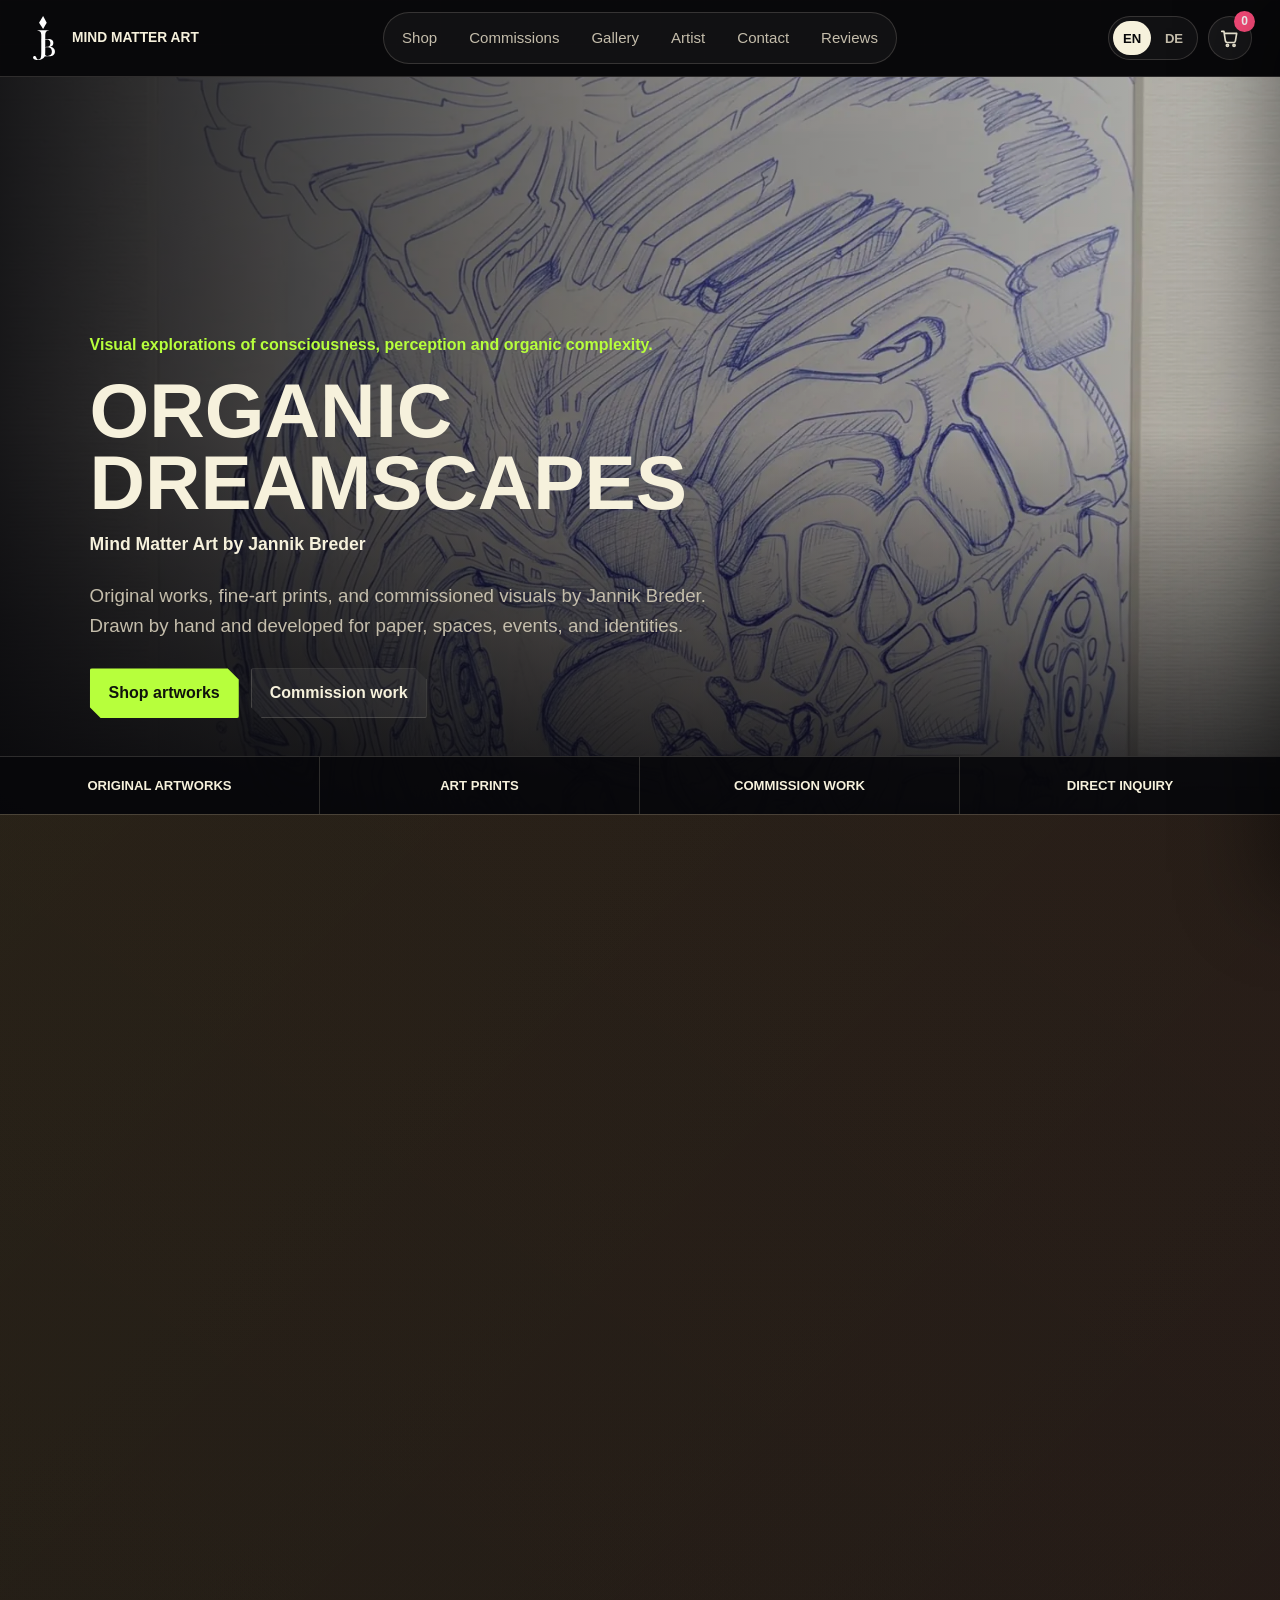
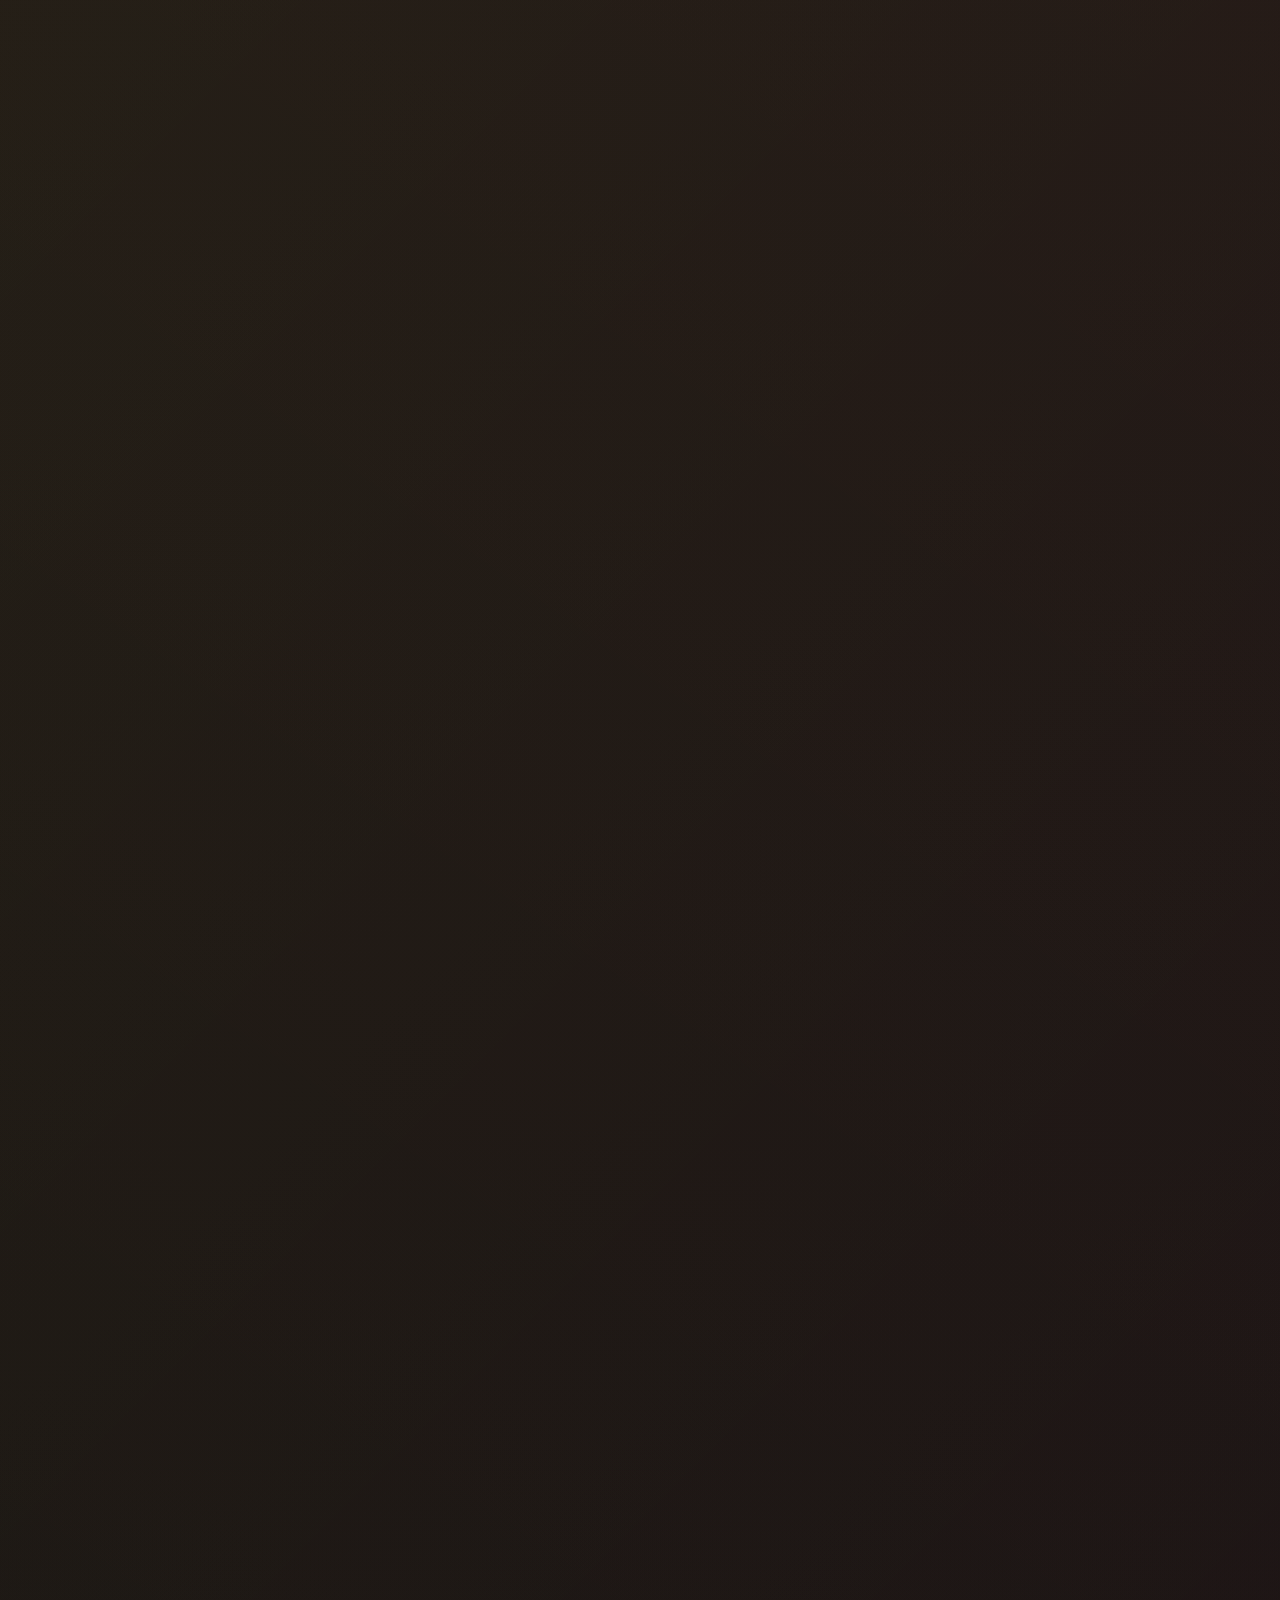
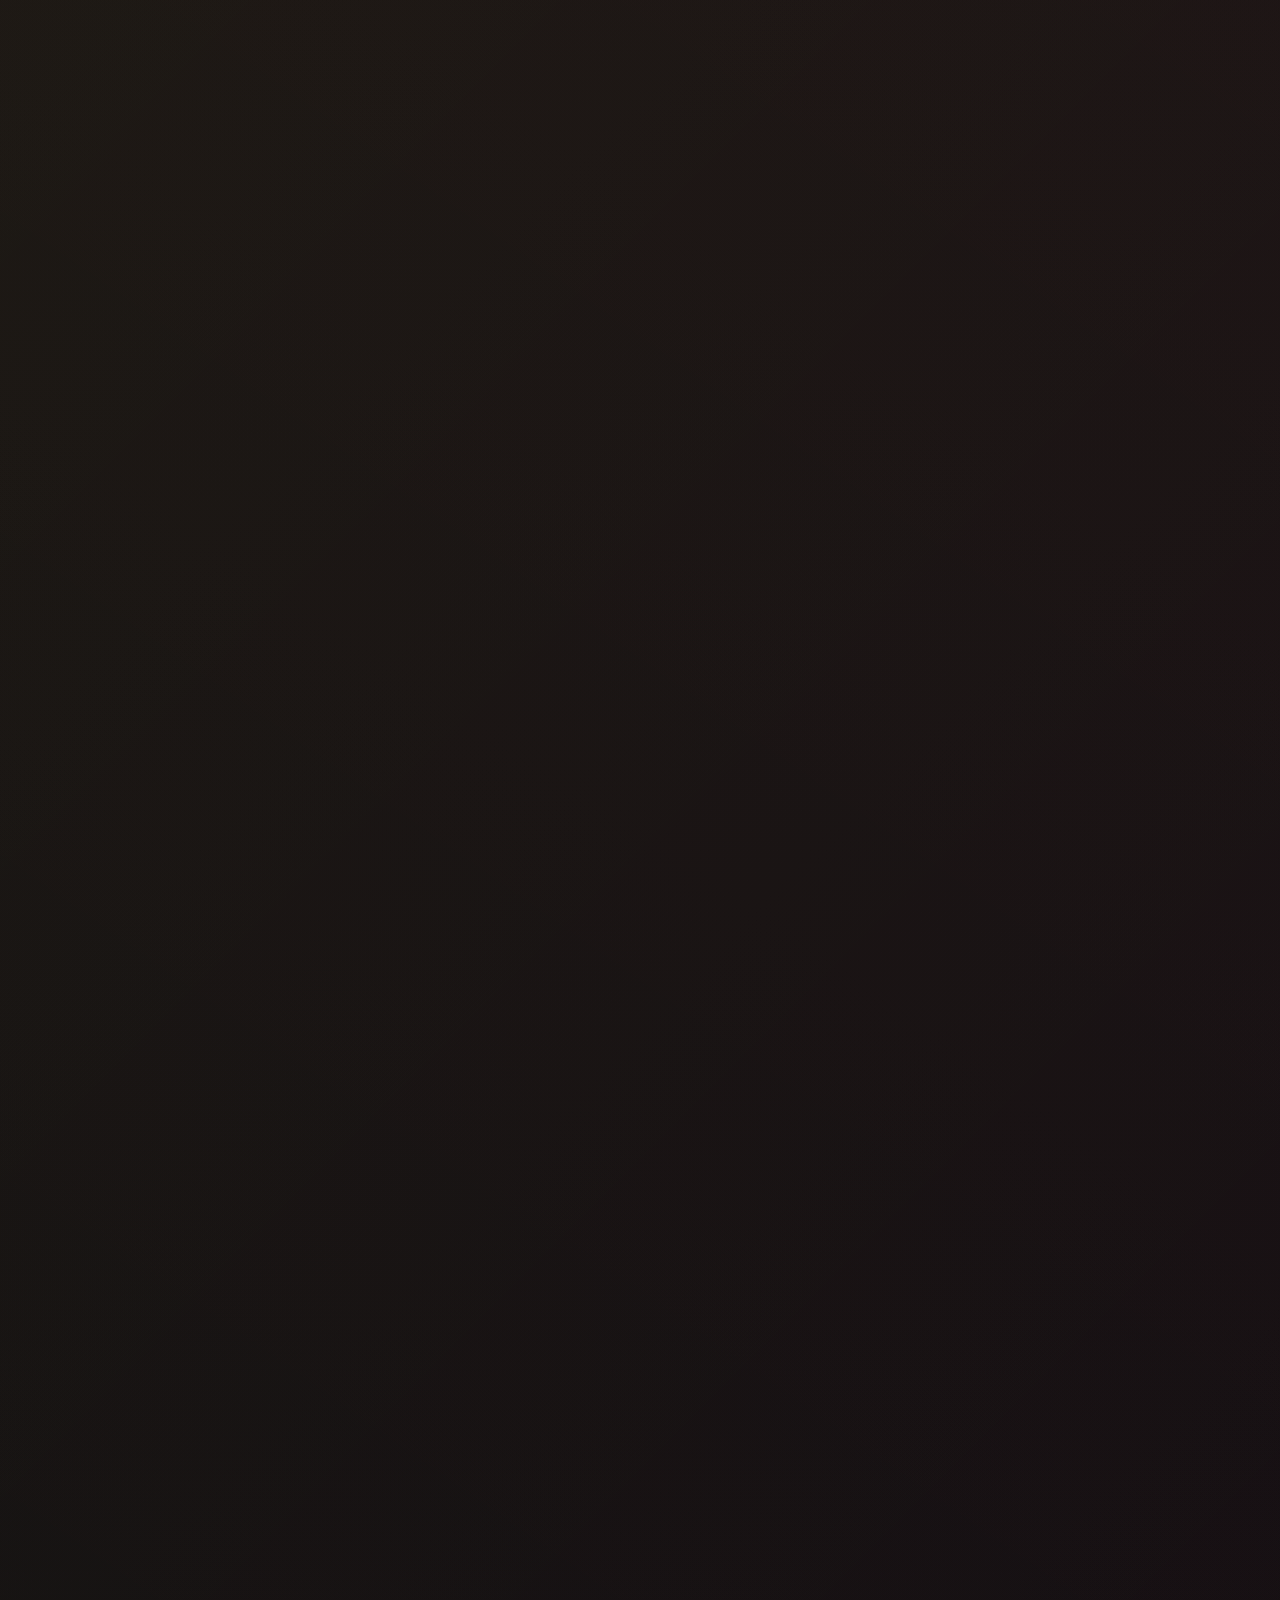
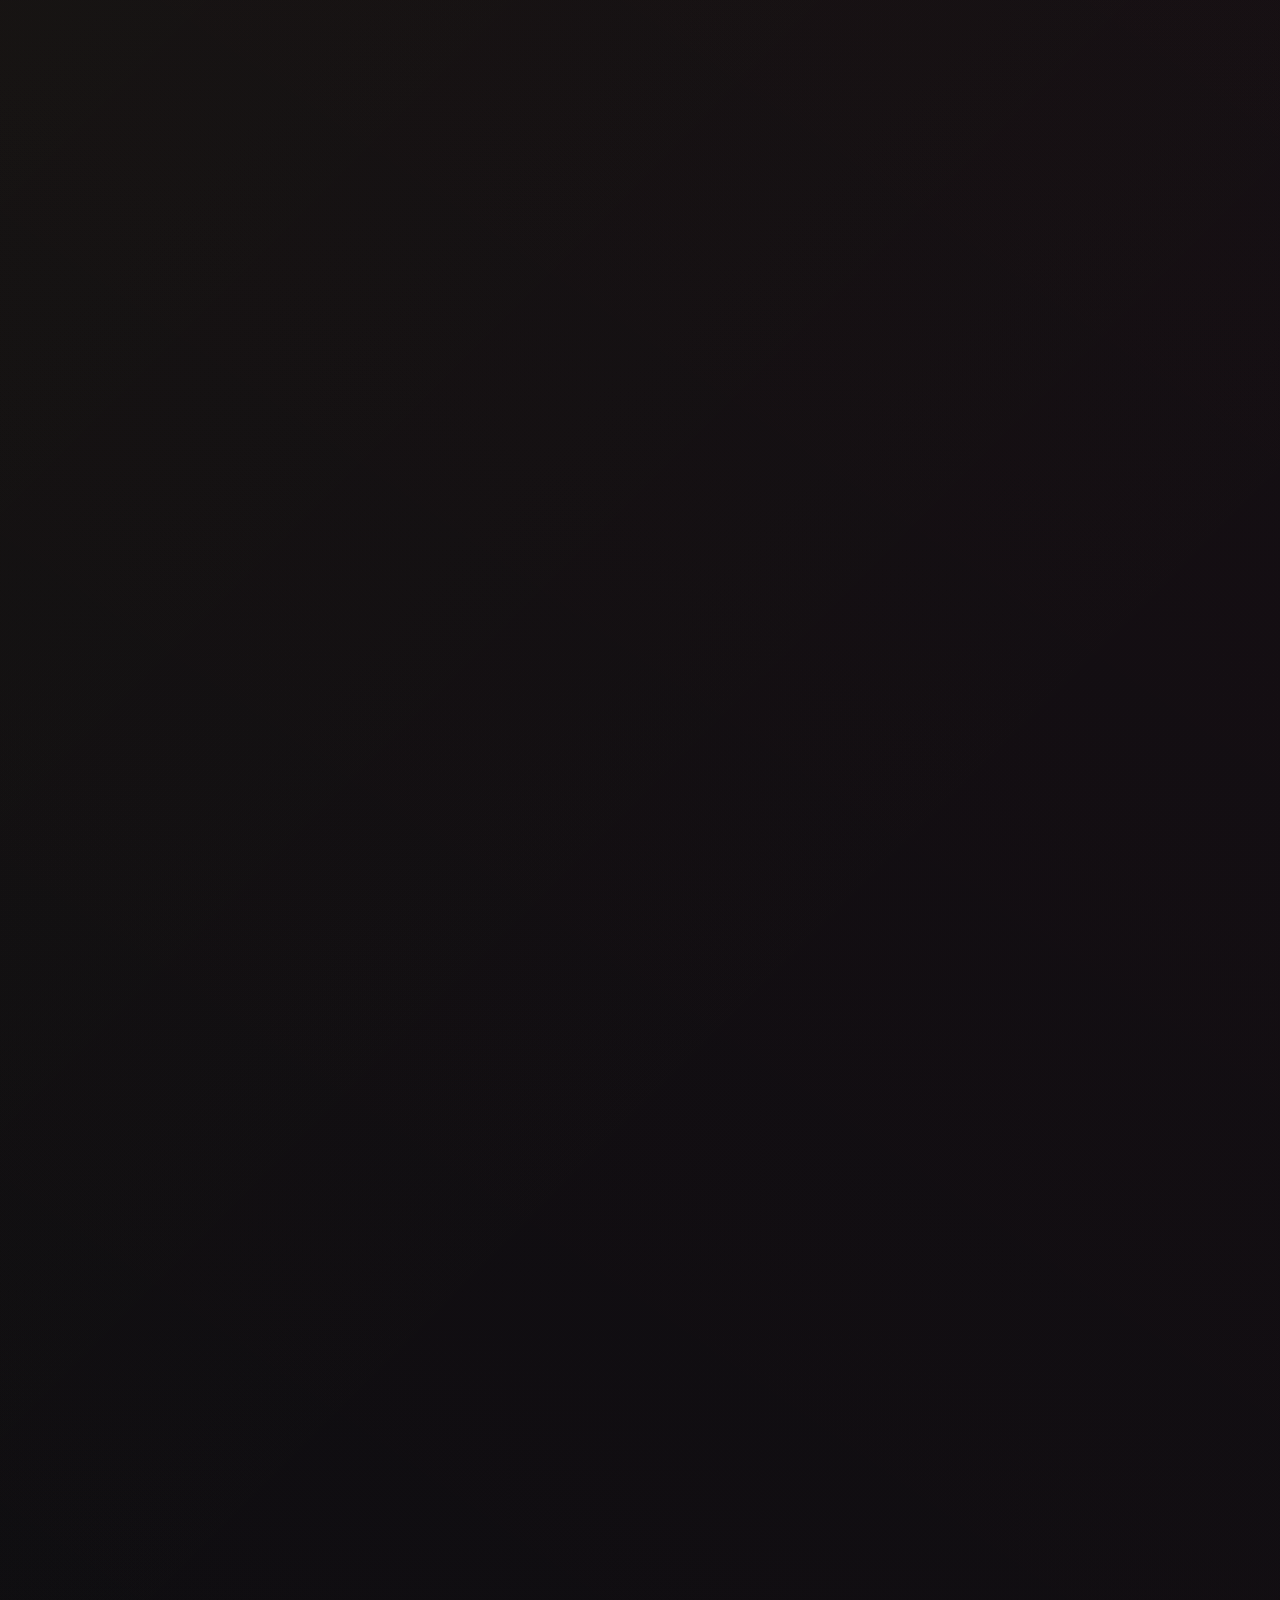
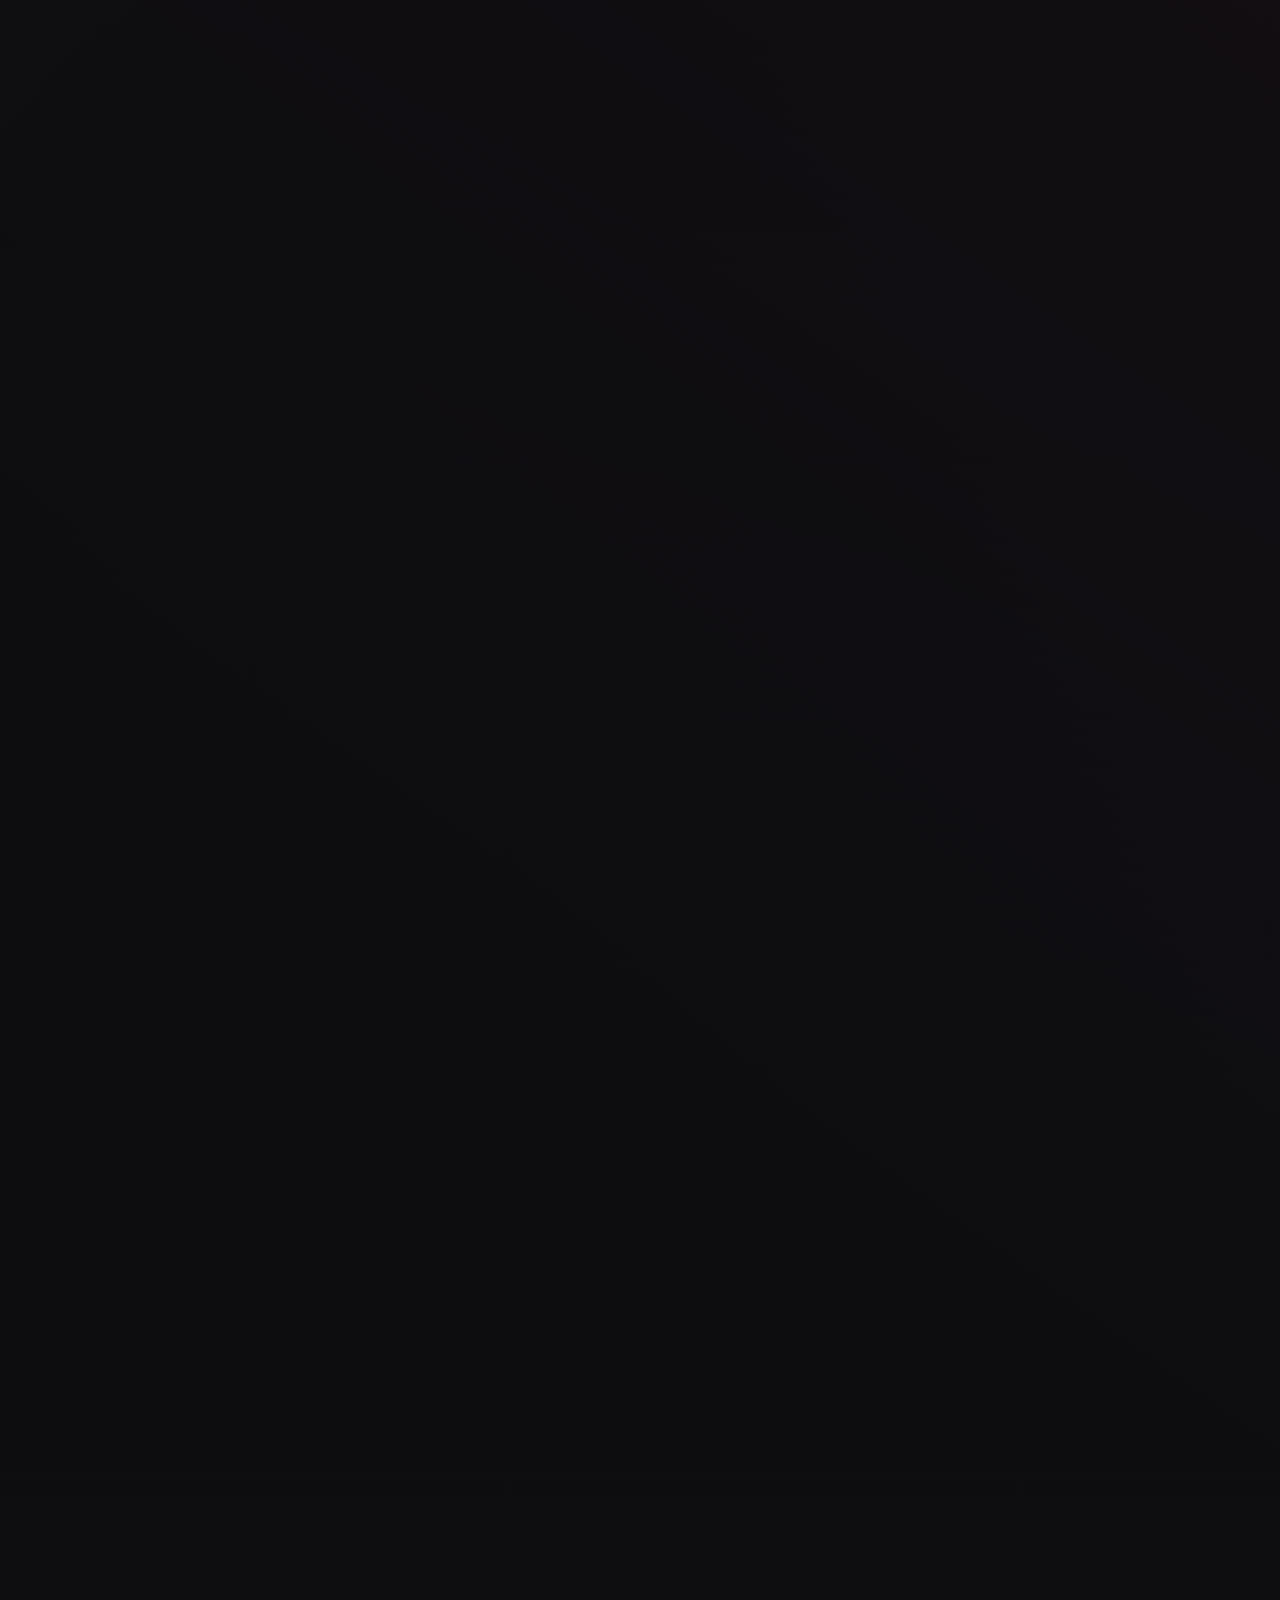
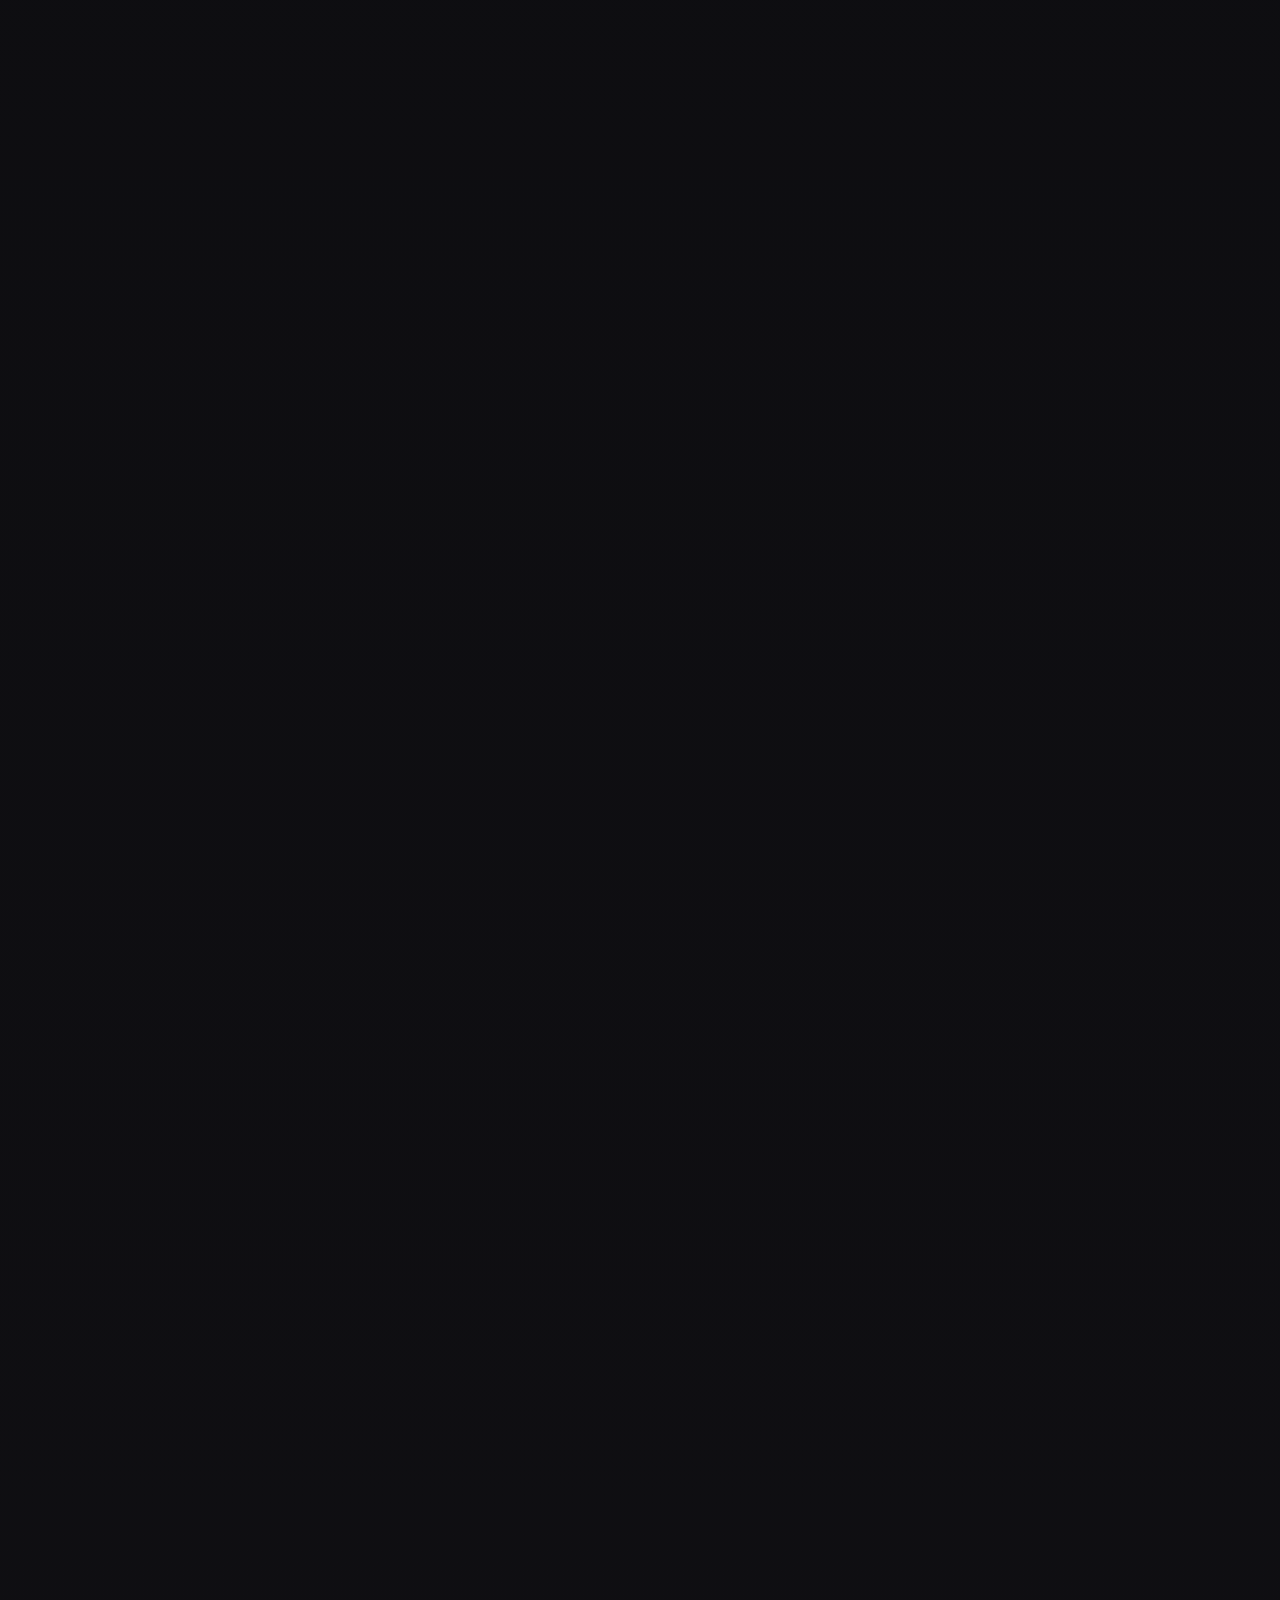
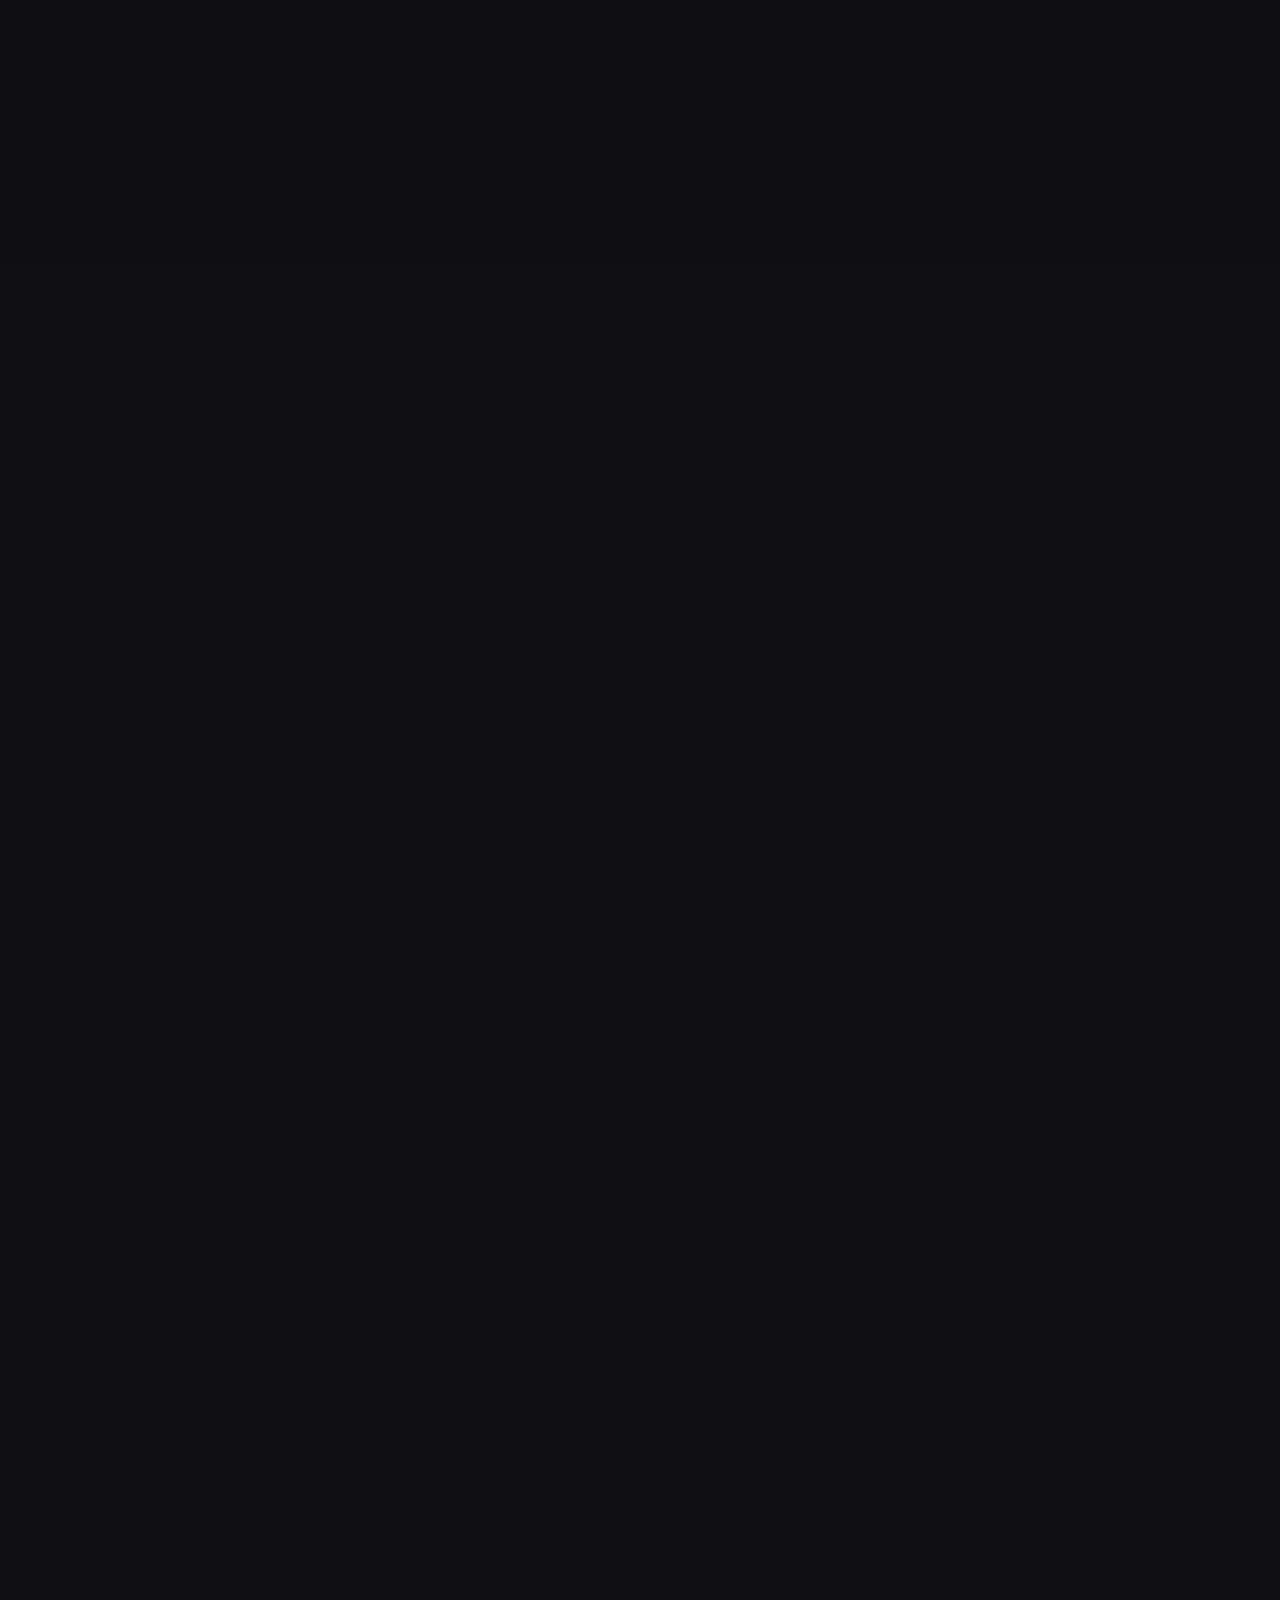
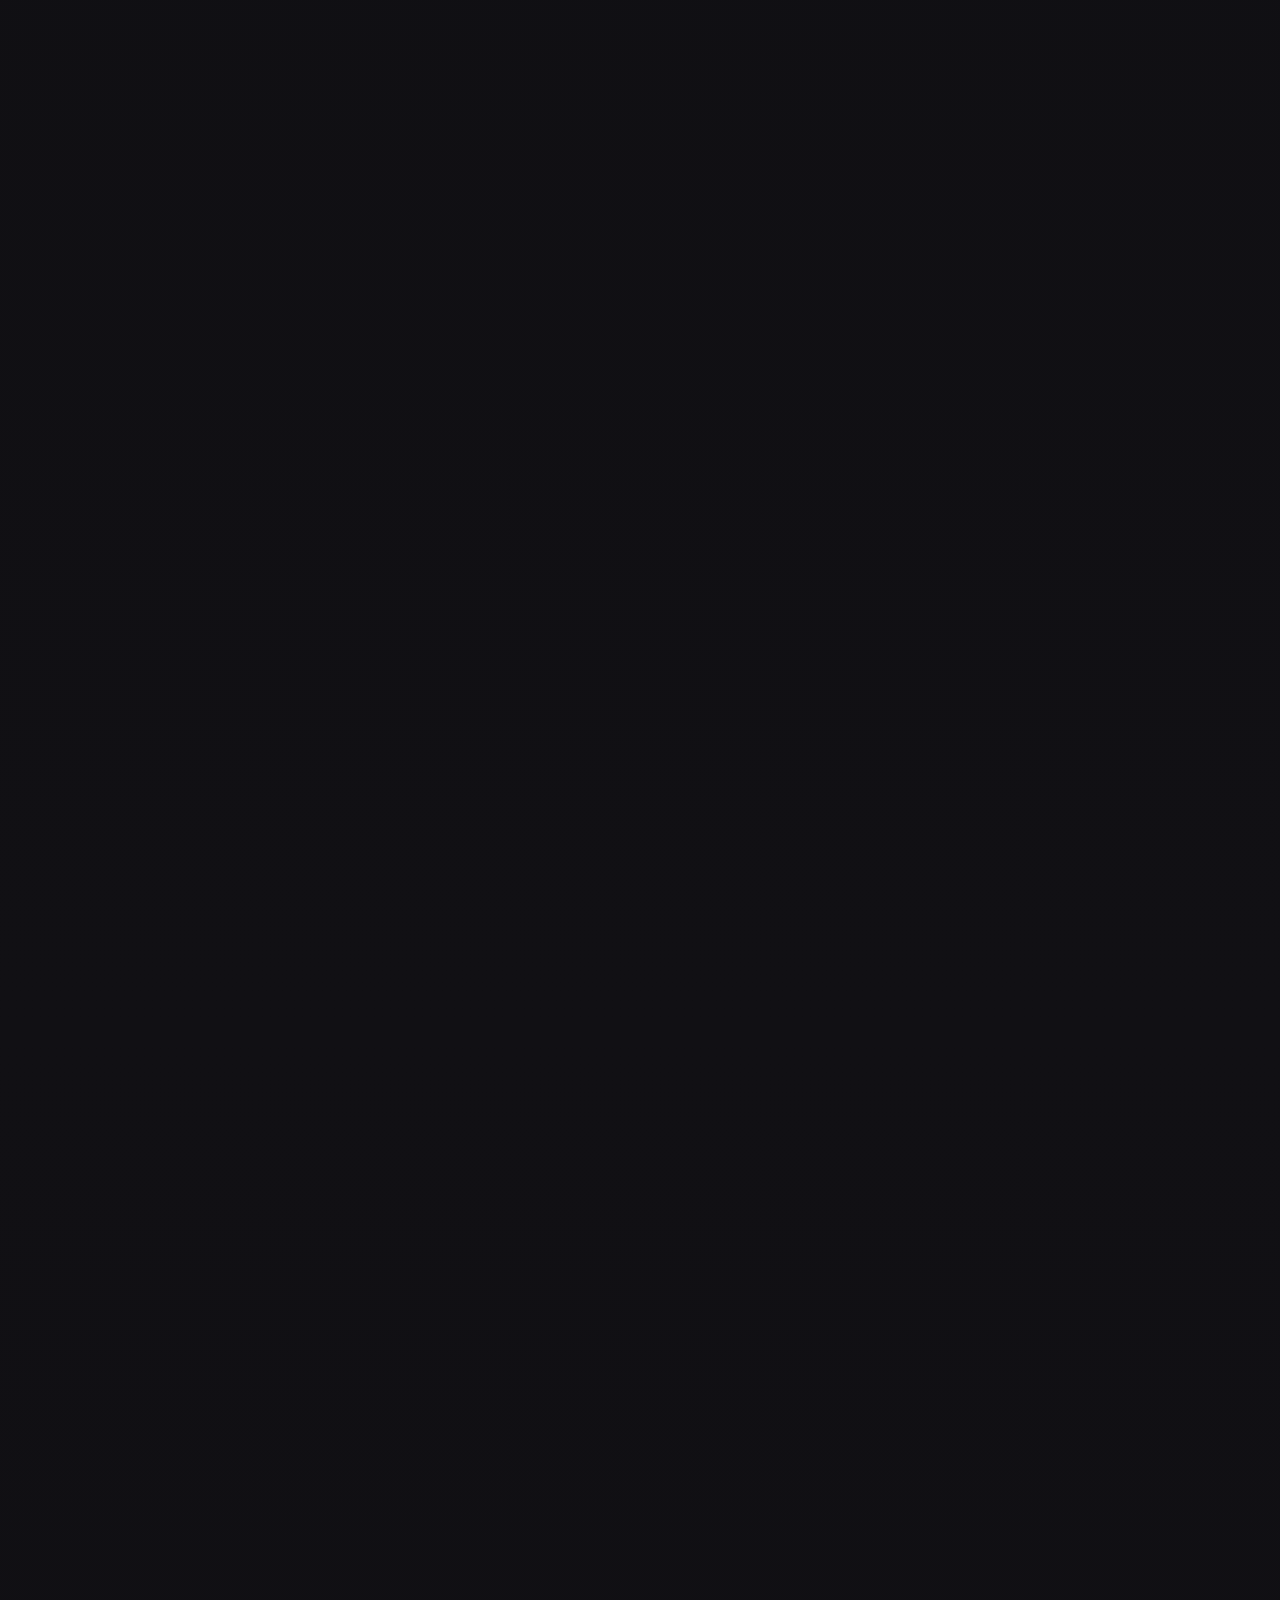
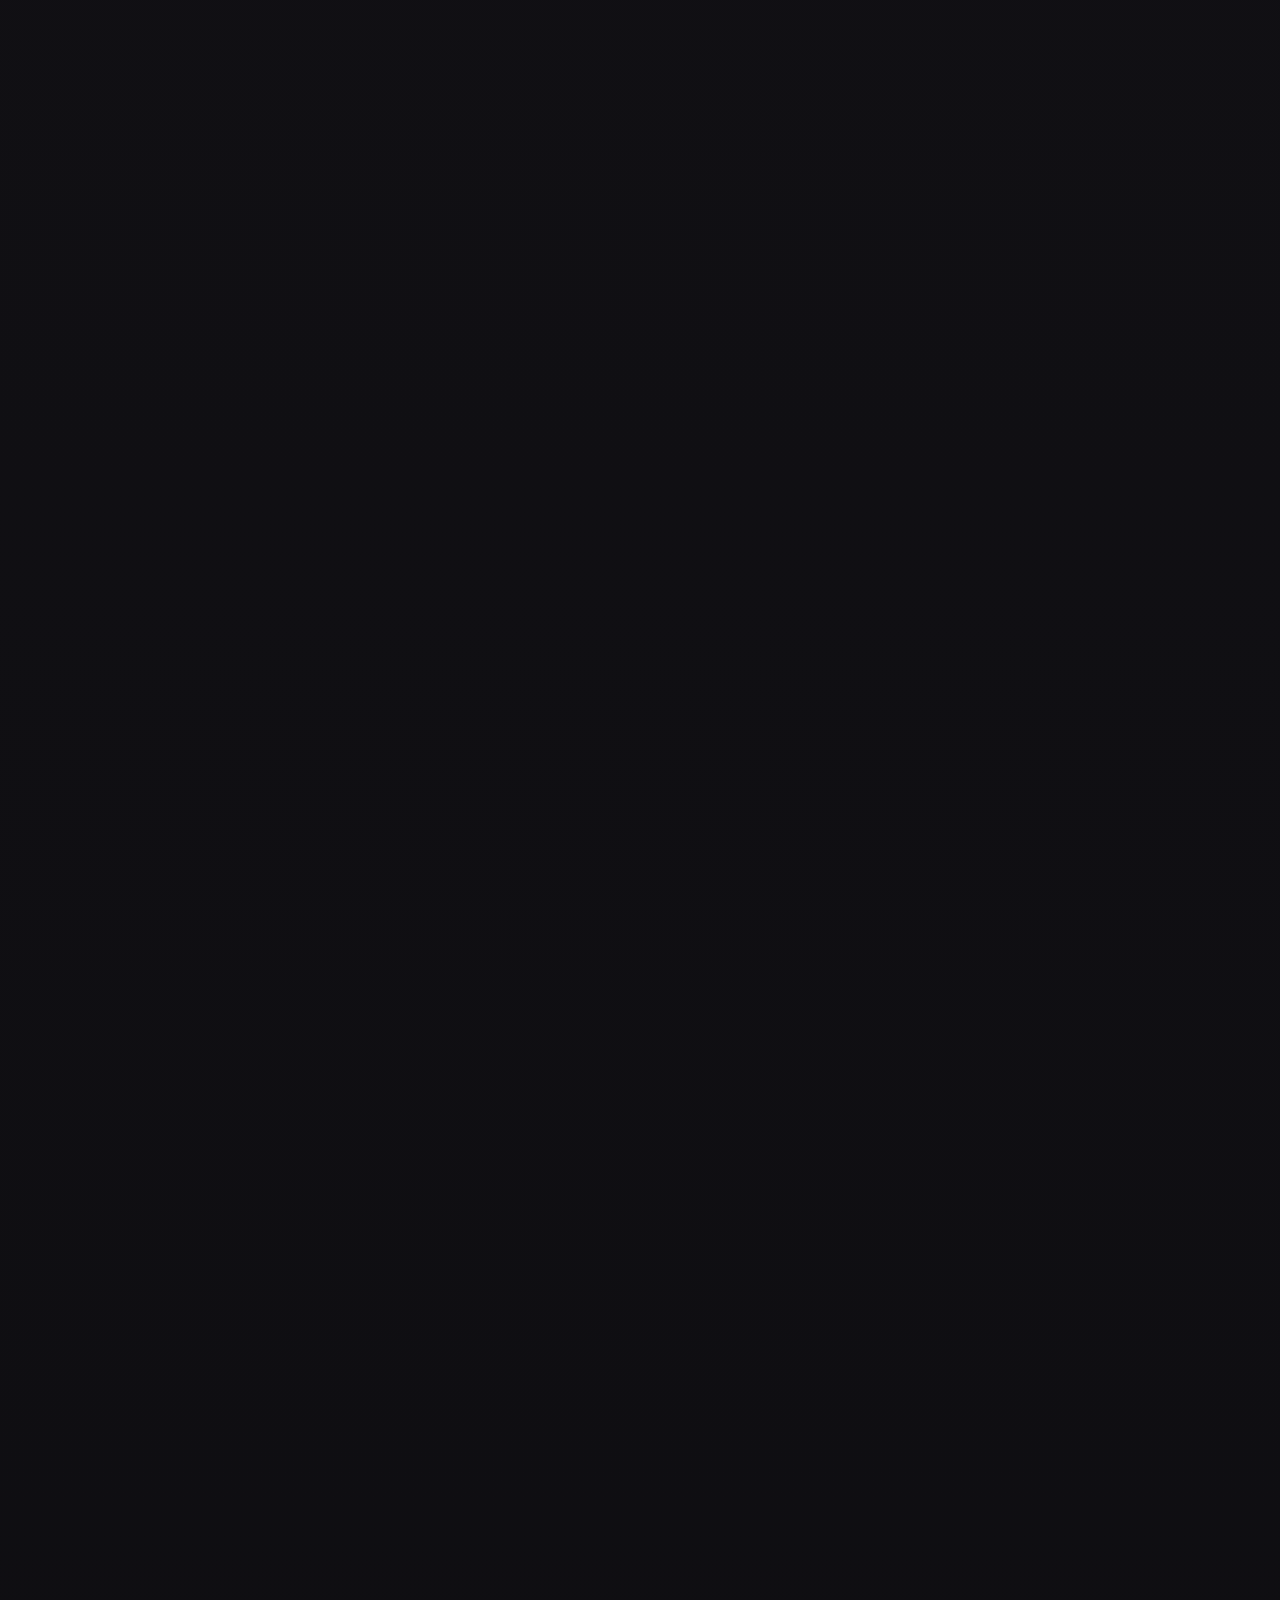
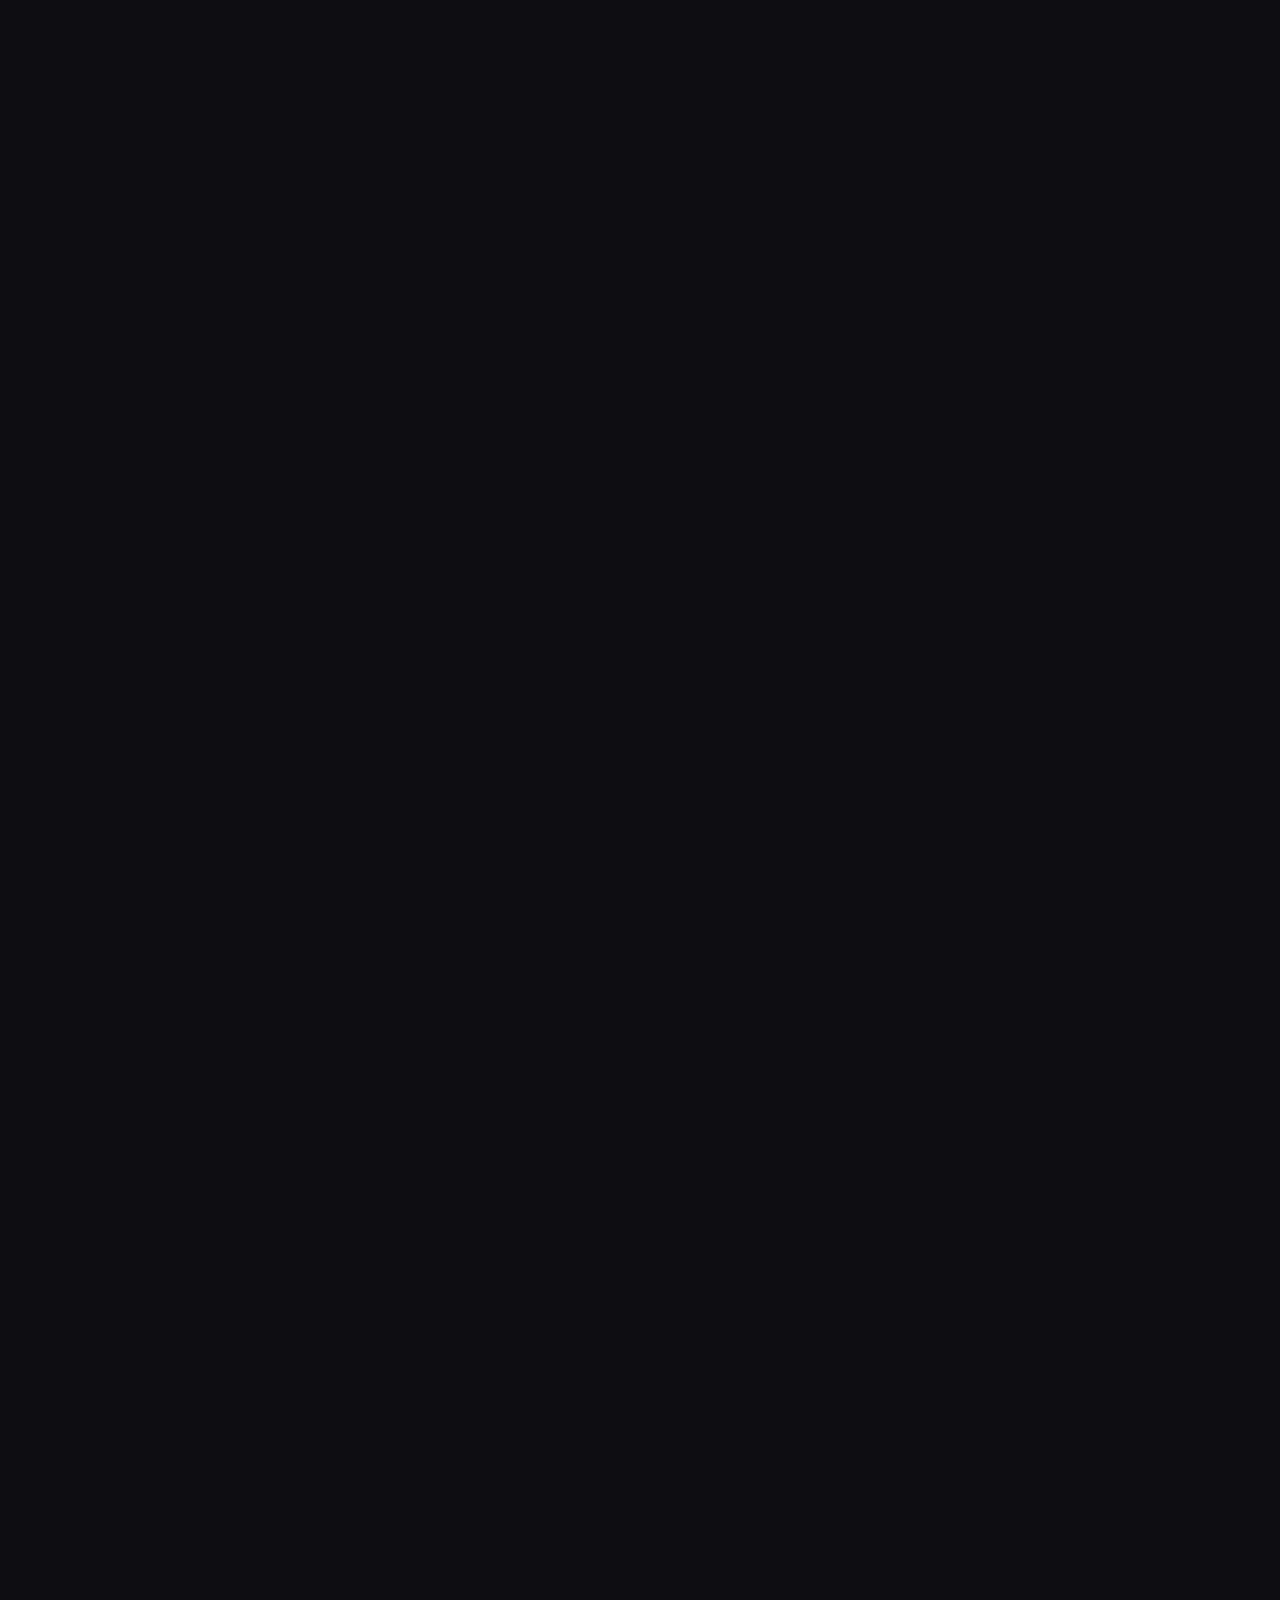
==== commit b5b83407: "Restore Missed Opportunities image detail" ====
--- a/index.html
+++ b/index.html
@@ -30,7 +30,7 @@
     <link rel="alternate" hreflang="de" href="https://jannikbreder456-coder.github.io/mind.matter.art/?lang=de">
     <link rel="alternate" hreflang="x-default" href="https://jannikbreder456-coder.github.io/mind.matter.art/">
     <link rel="preload" href="img/optimized/meditate.webp" as="image" type="image/webp" fetchpriority="high">
-    <link rel="stylesheet" href="stylesheet.css?v=20260714-9">
+    <link rel="stylesheet" href="stylesheet.css?v=20260714-11">
     <script type="application/ld+json">
         {
             "@context": "https://schema.org",
@@ -205,7 +205,7 @@
                  src, alt-Text und figcaption anpassen. -->
             <div class="lookbook-grid">
                 <figure class="lookbook-item lookbook-large reveal">
-                    <img src="img/optimized/missed-opportunities-original-thumb.webp" alt="Missed Opportunities original artwork in decorative example frame" loading="lazy" decoding="async">
+                    <img src="img/optimized/missed-opportunities-original-thumb.webp?v=20260715-1" alt="Missed Opportunities original artwork in decorative example frame" loading="lazy" decoding="async">
                     <figcaption data-i18n="gallery.missedOriginal">Missed Opportunities - original shown in an example frame; frame not included</figcaption>
                 </figure>
                 <figure class="lookbook-item reveal">
@@ -213,7 +213,7 @@
                     <figcaption data-i18n="gallery.organic">Organic Passage - print available by request</figcaption>
                 </figure>
                 <figure class="lookbook-item reveal">
-                    <img src="img/optimized/missed-opportunities-print-thumb.webp" alt="Missed Opportunities print artwork" loading="lazy" decoding="async">
+                    <img src="img/optimized/missed-opportunities-print-thumb.webp?v=20260715-1" alt="Missed Opportunities print artwork" loading="lazy" decoding="async">
                     <figcaption data-i18n="gallery.missedPrint">Missed Opportunities - print artwork</figcaption>
                 </figure>
                 <figure class="lookbook-item reveal">
@@ -446,6 +446,6 @@
         </div>
     </footer>
 
-    <script src="script.js?v=20260714-9" defer></script>
+    <script src="script.js?v=20260714-11" defer></script>
 </body>
 </html>
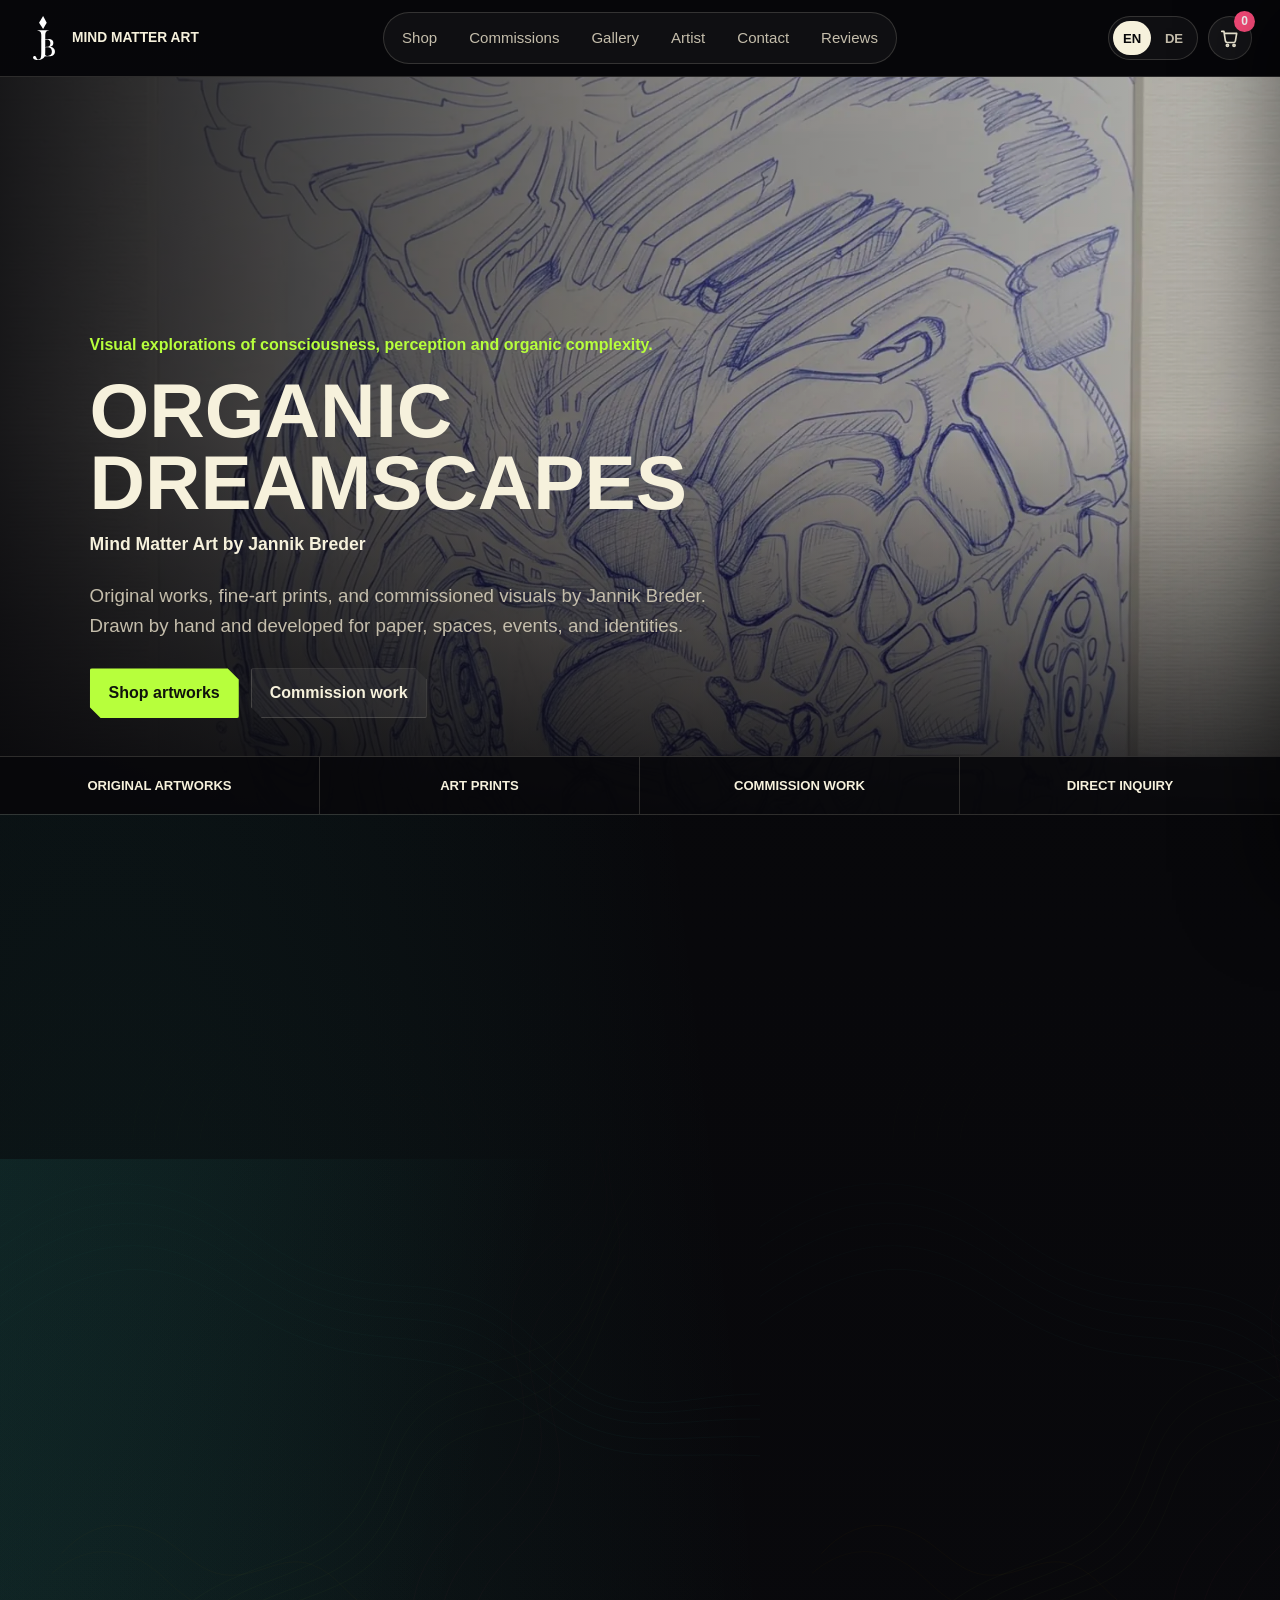
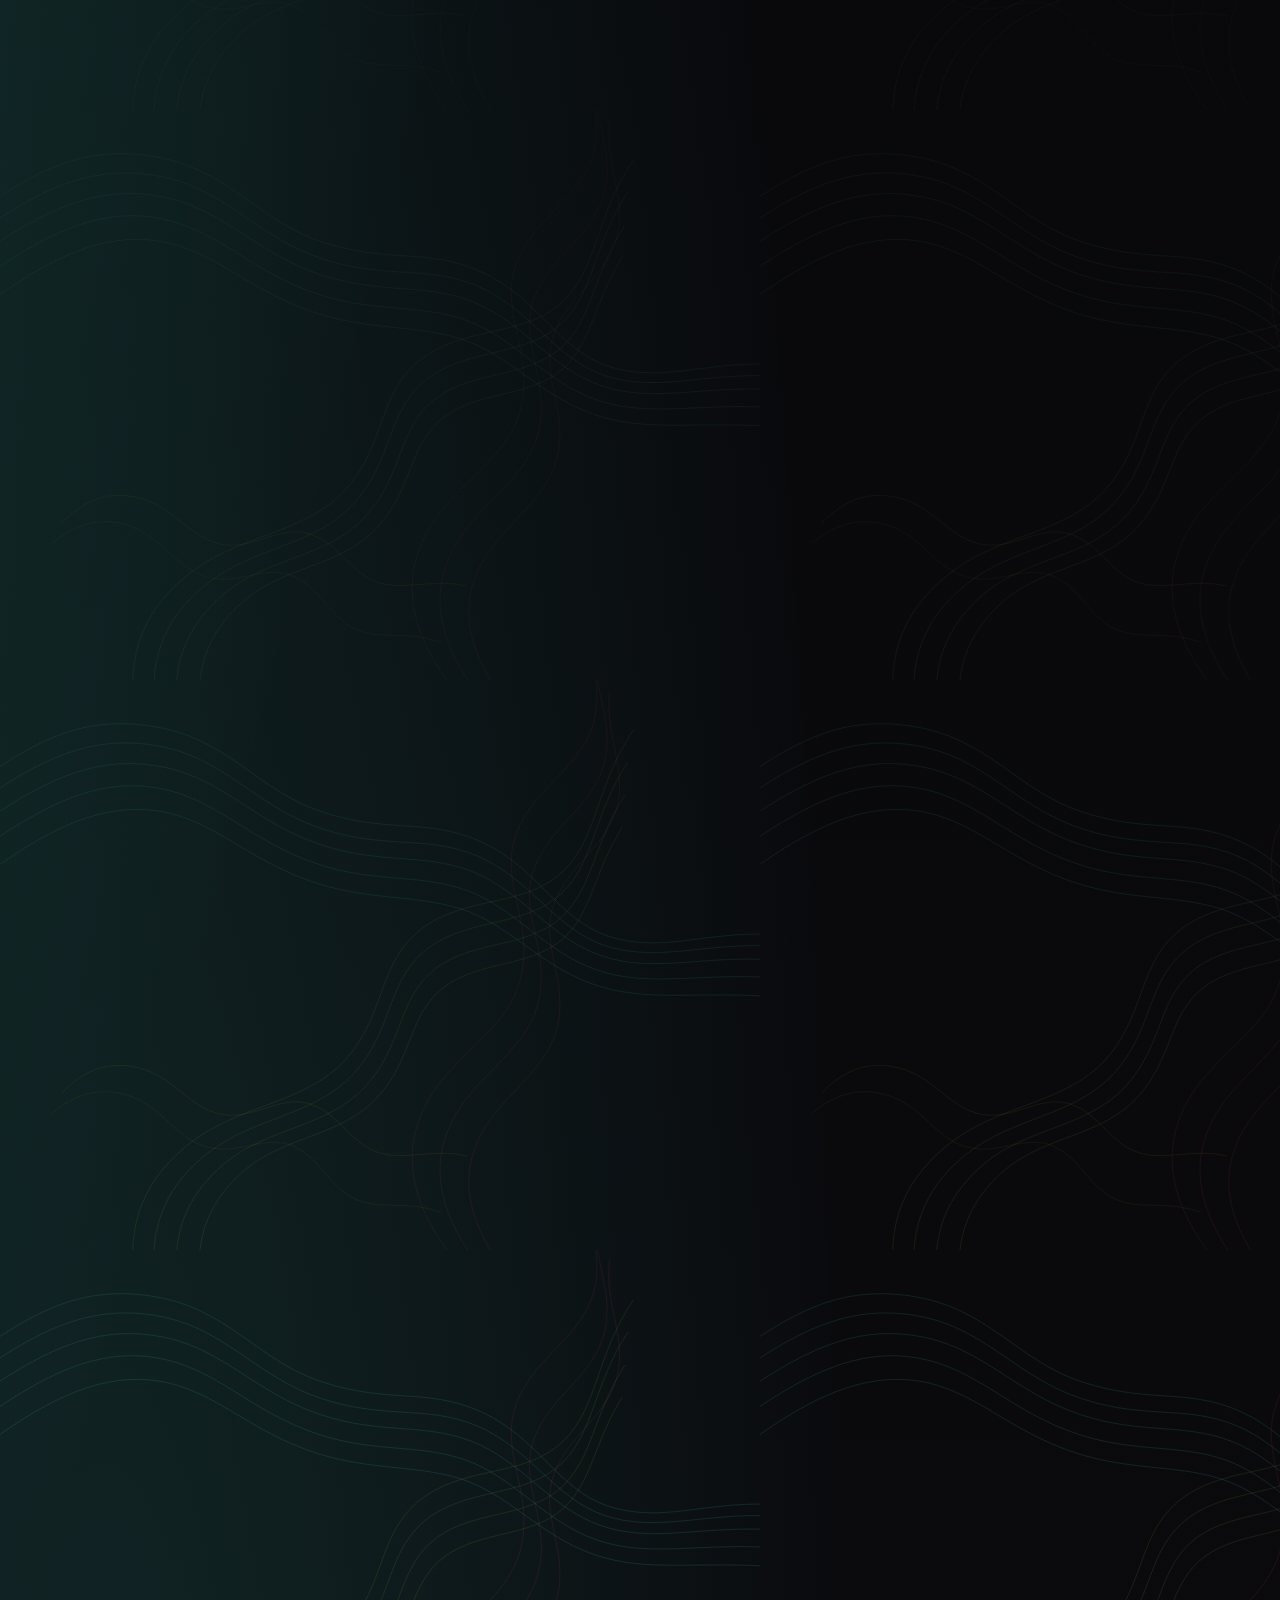
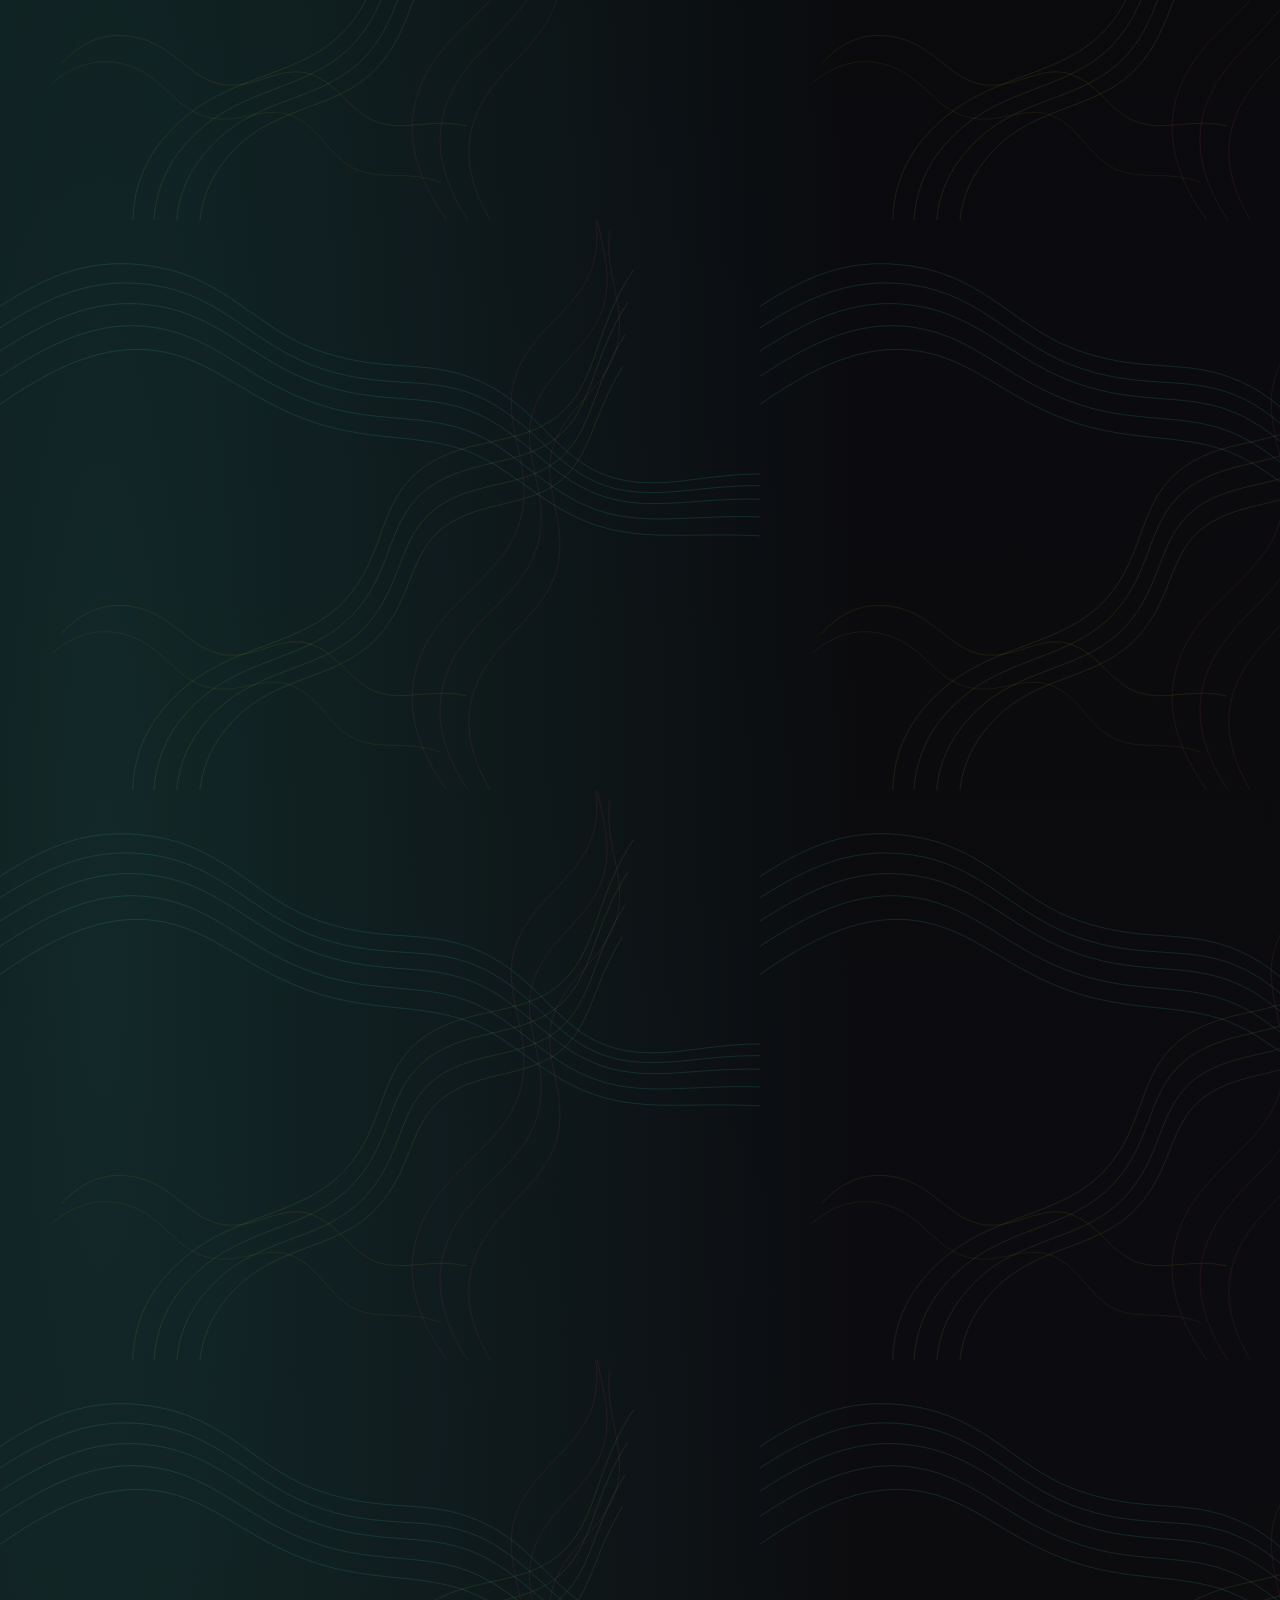
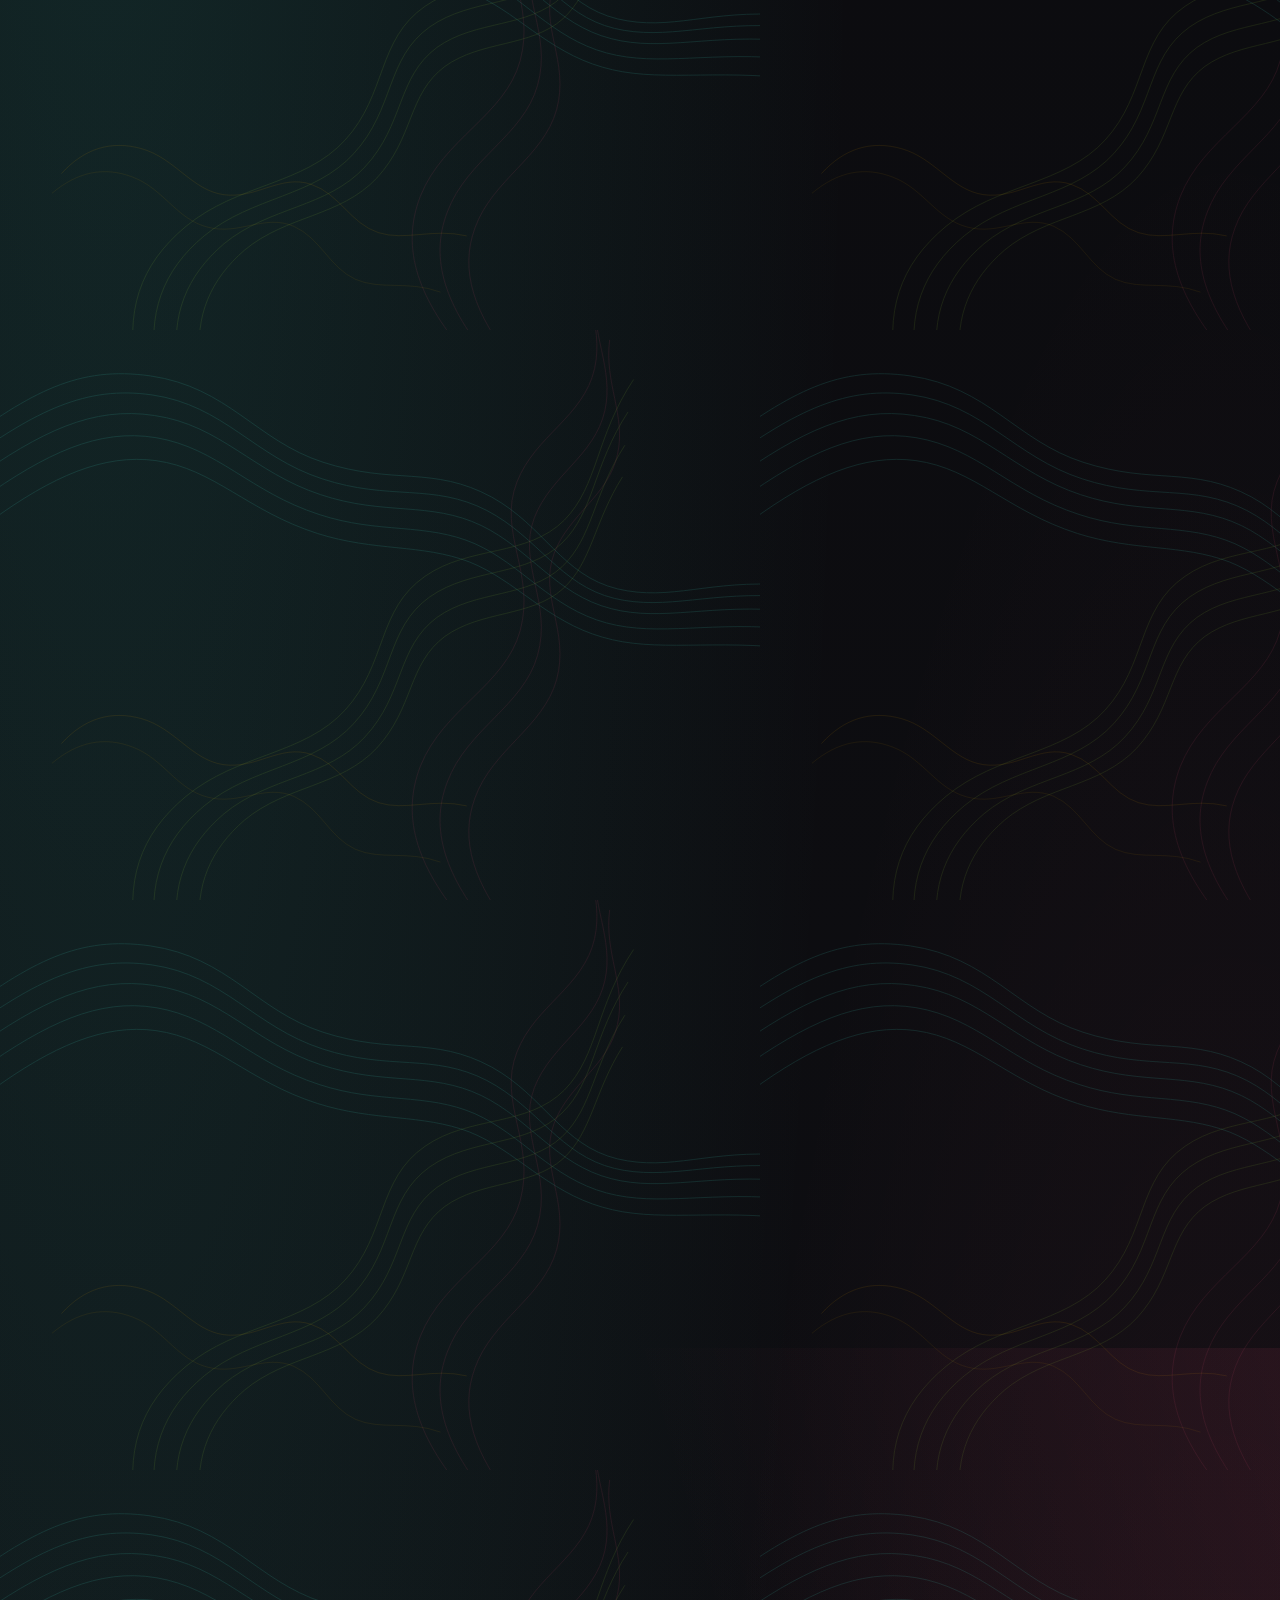
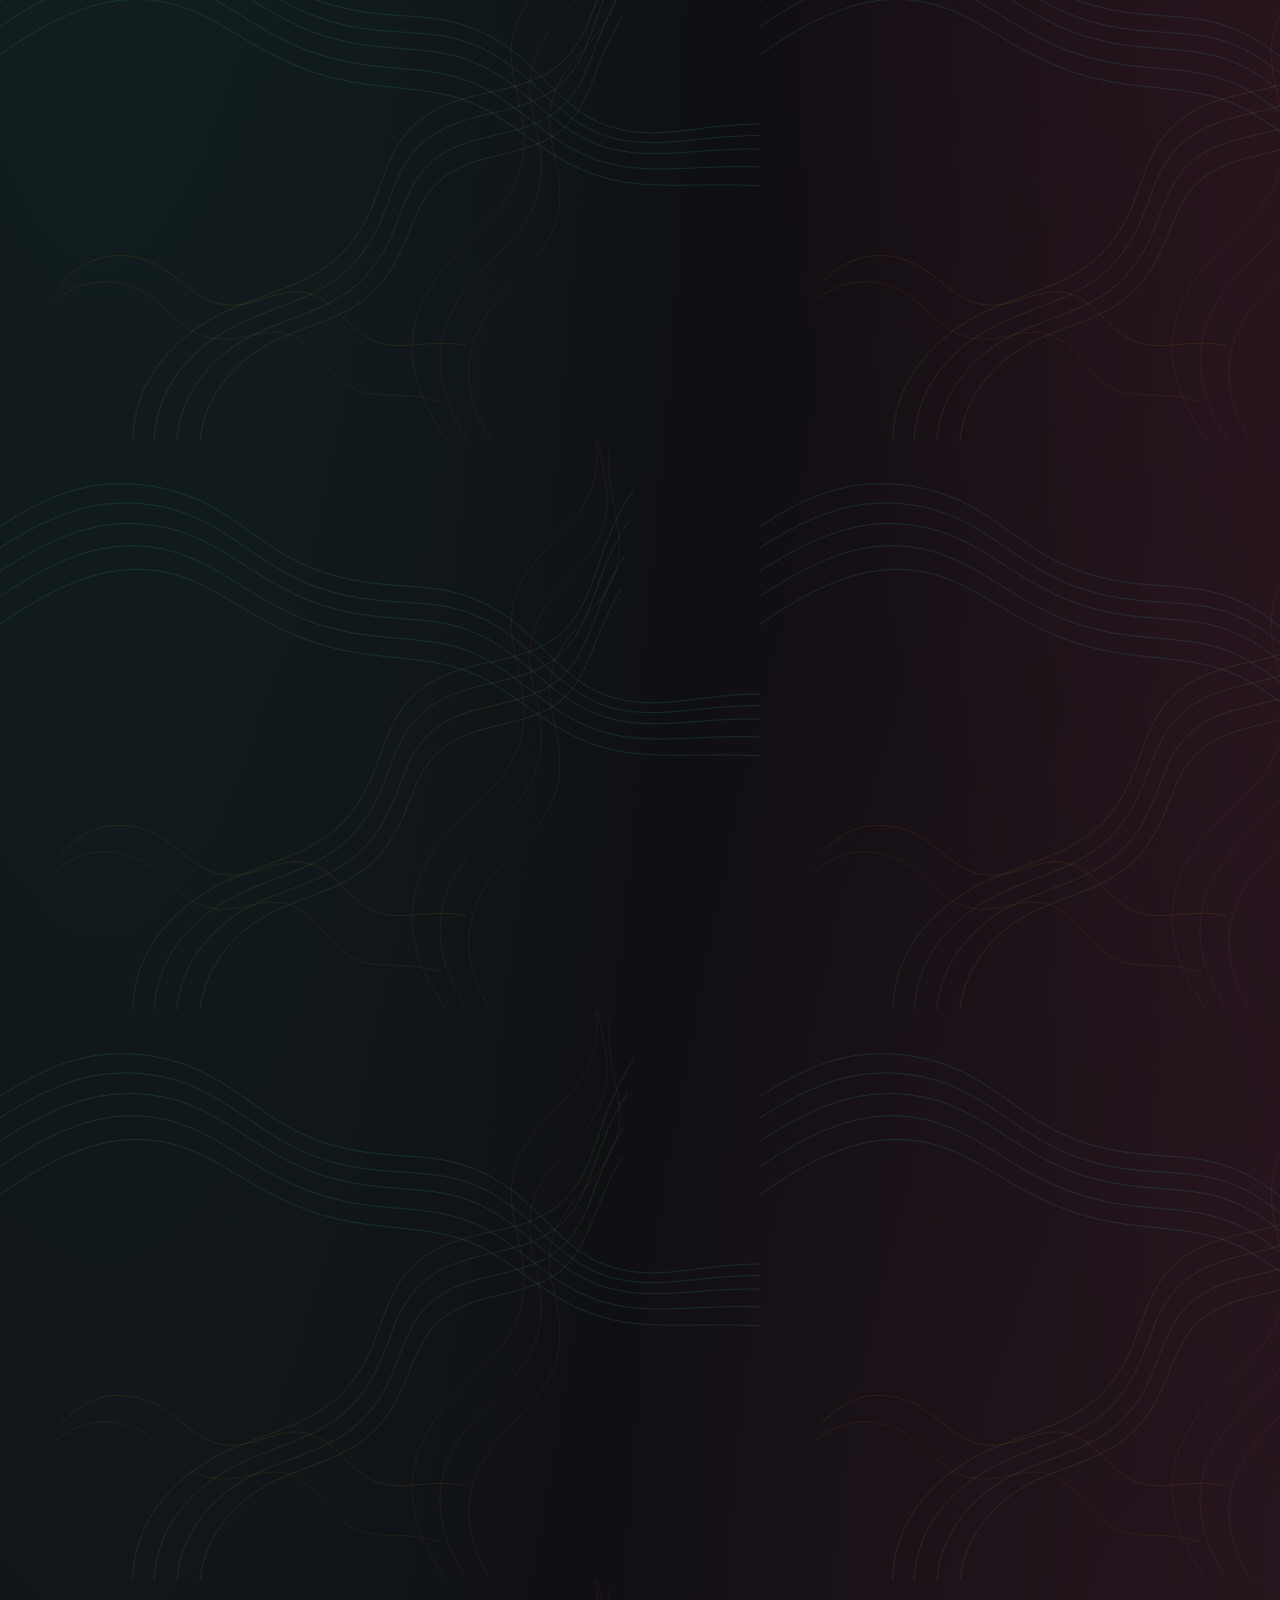
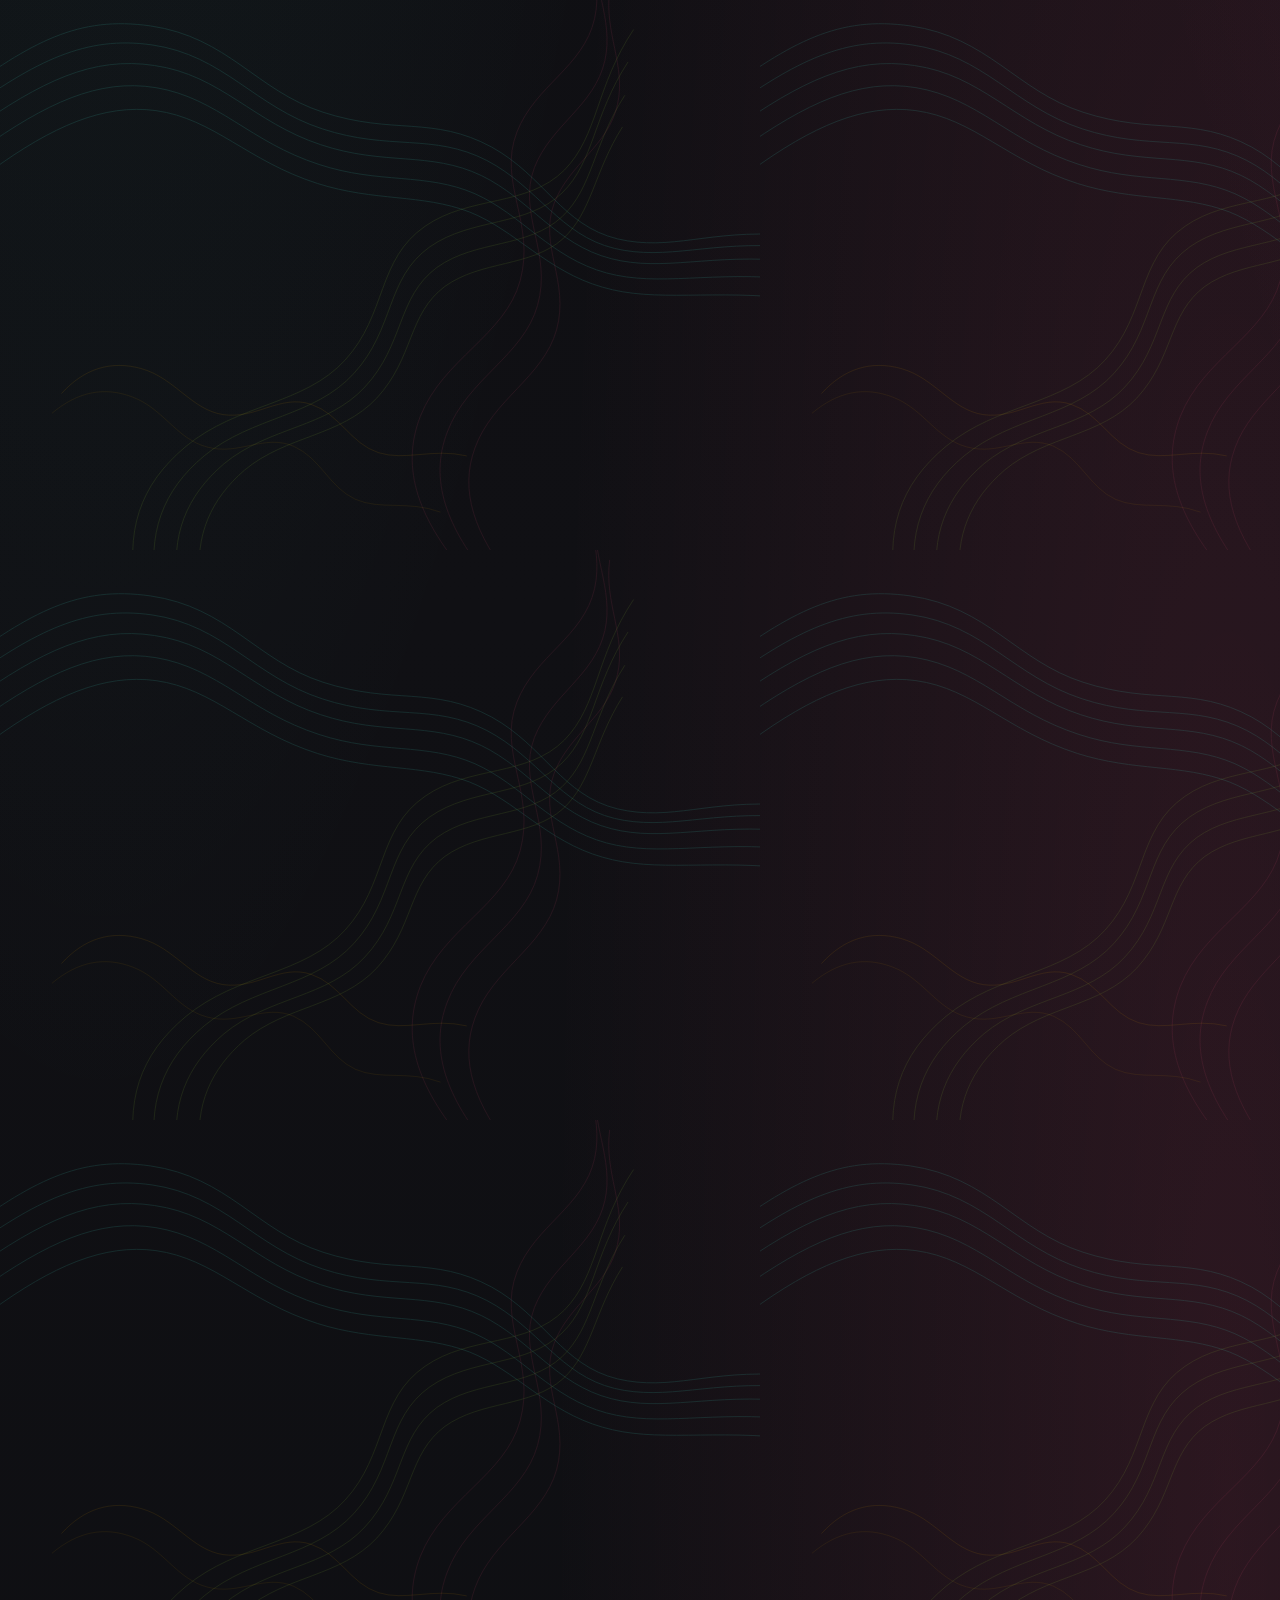
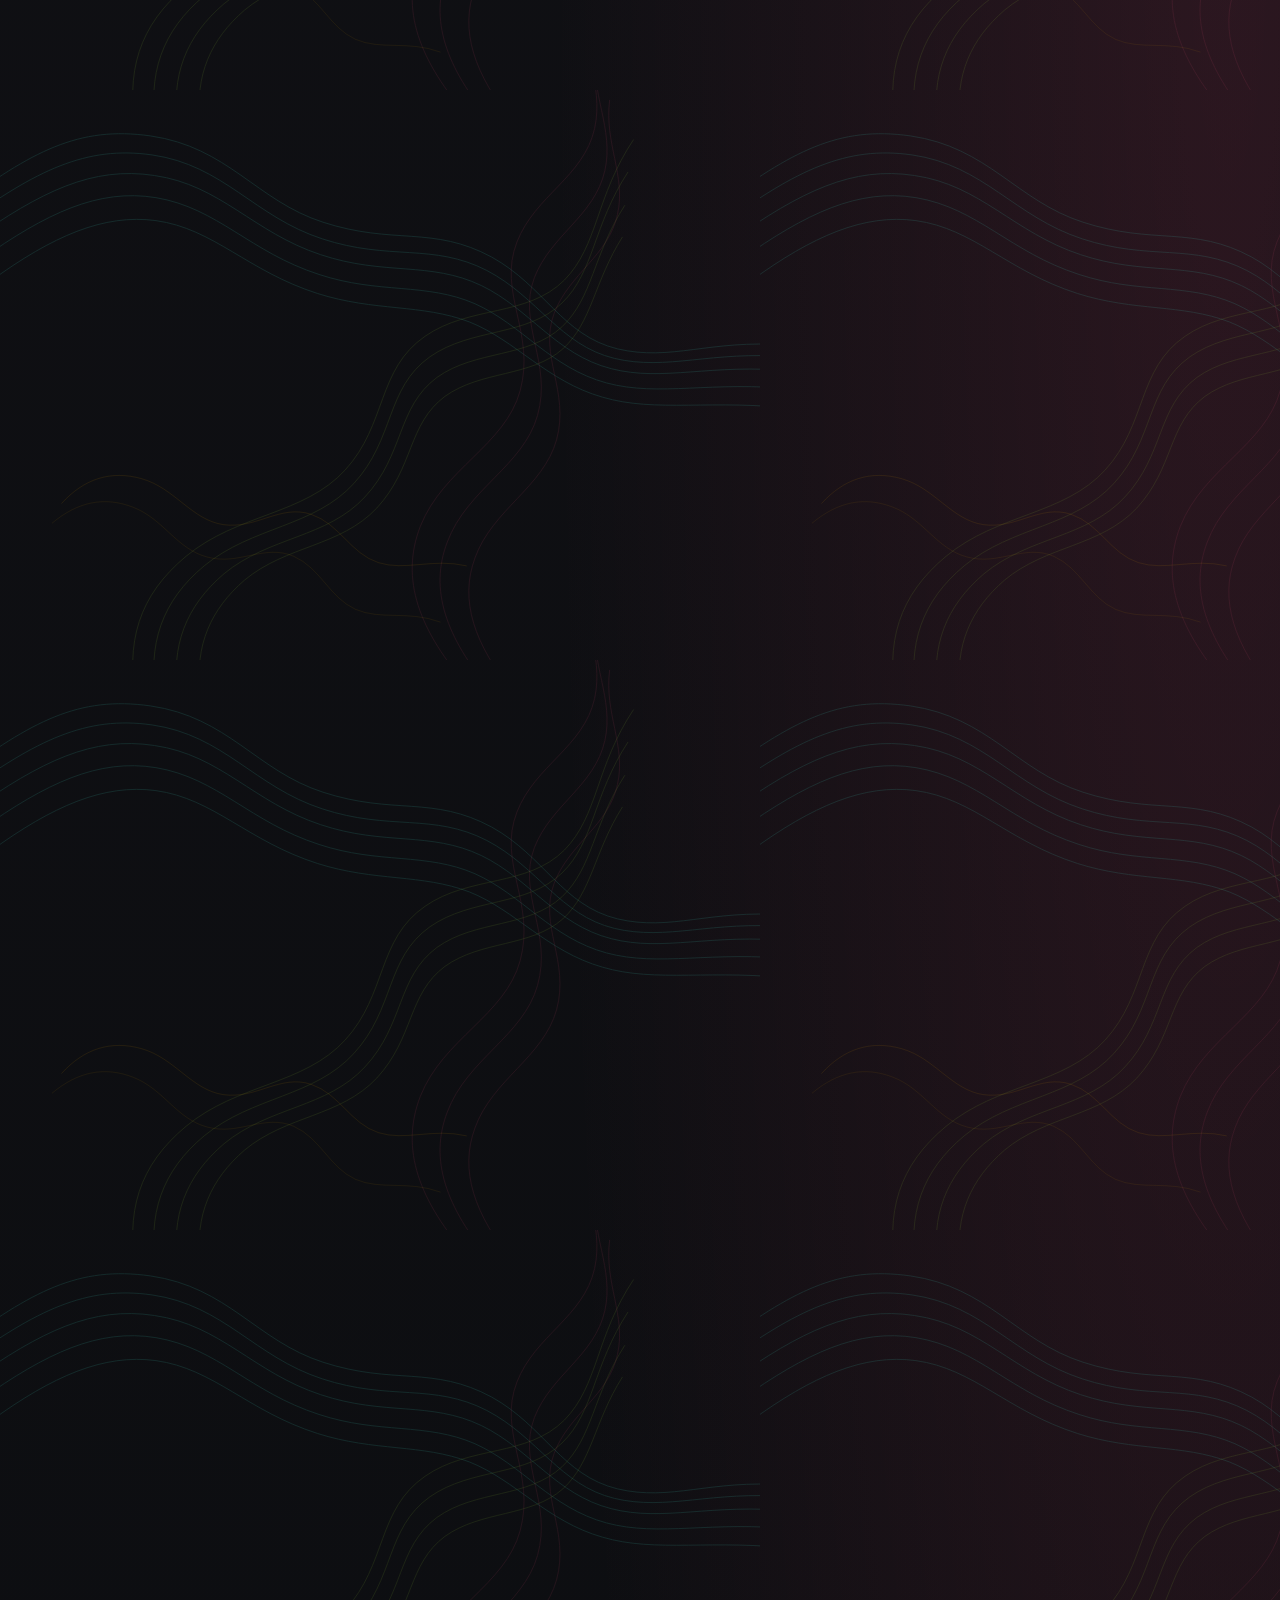
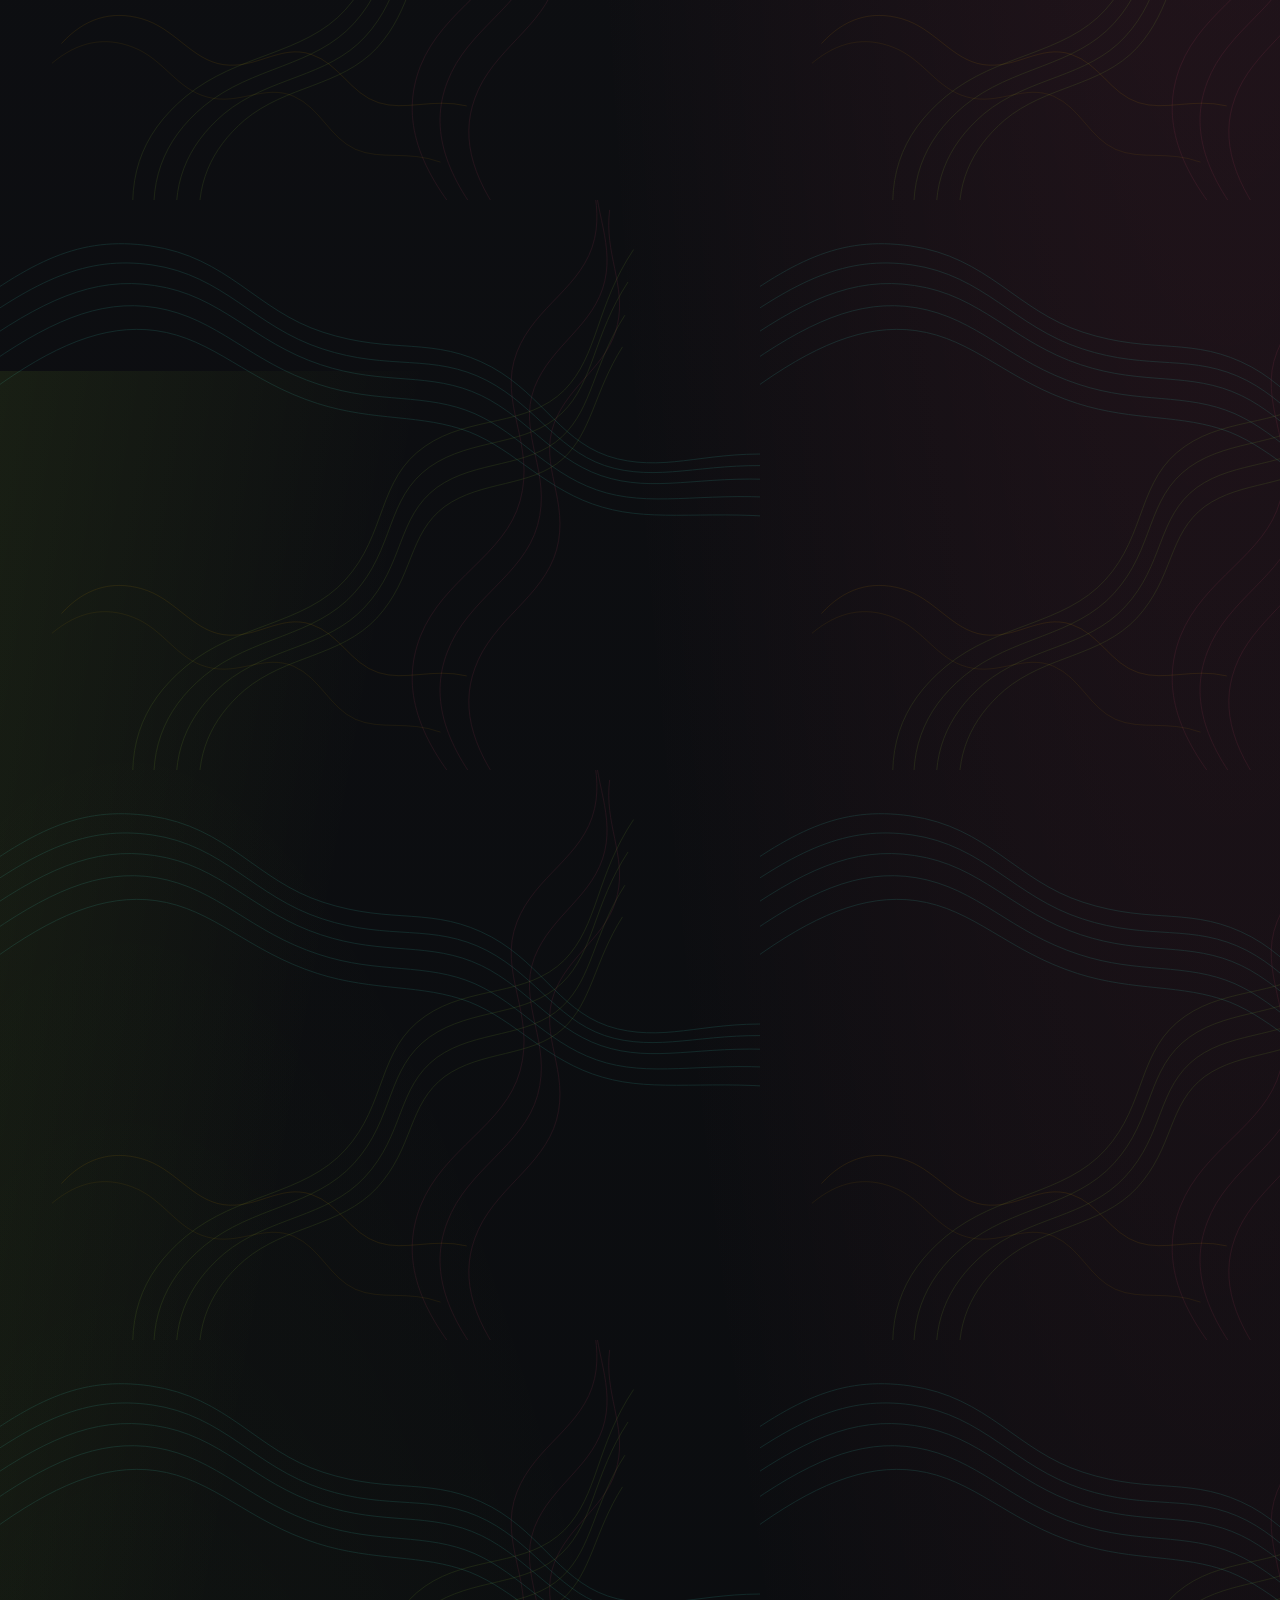
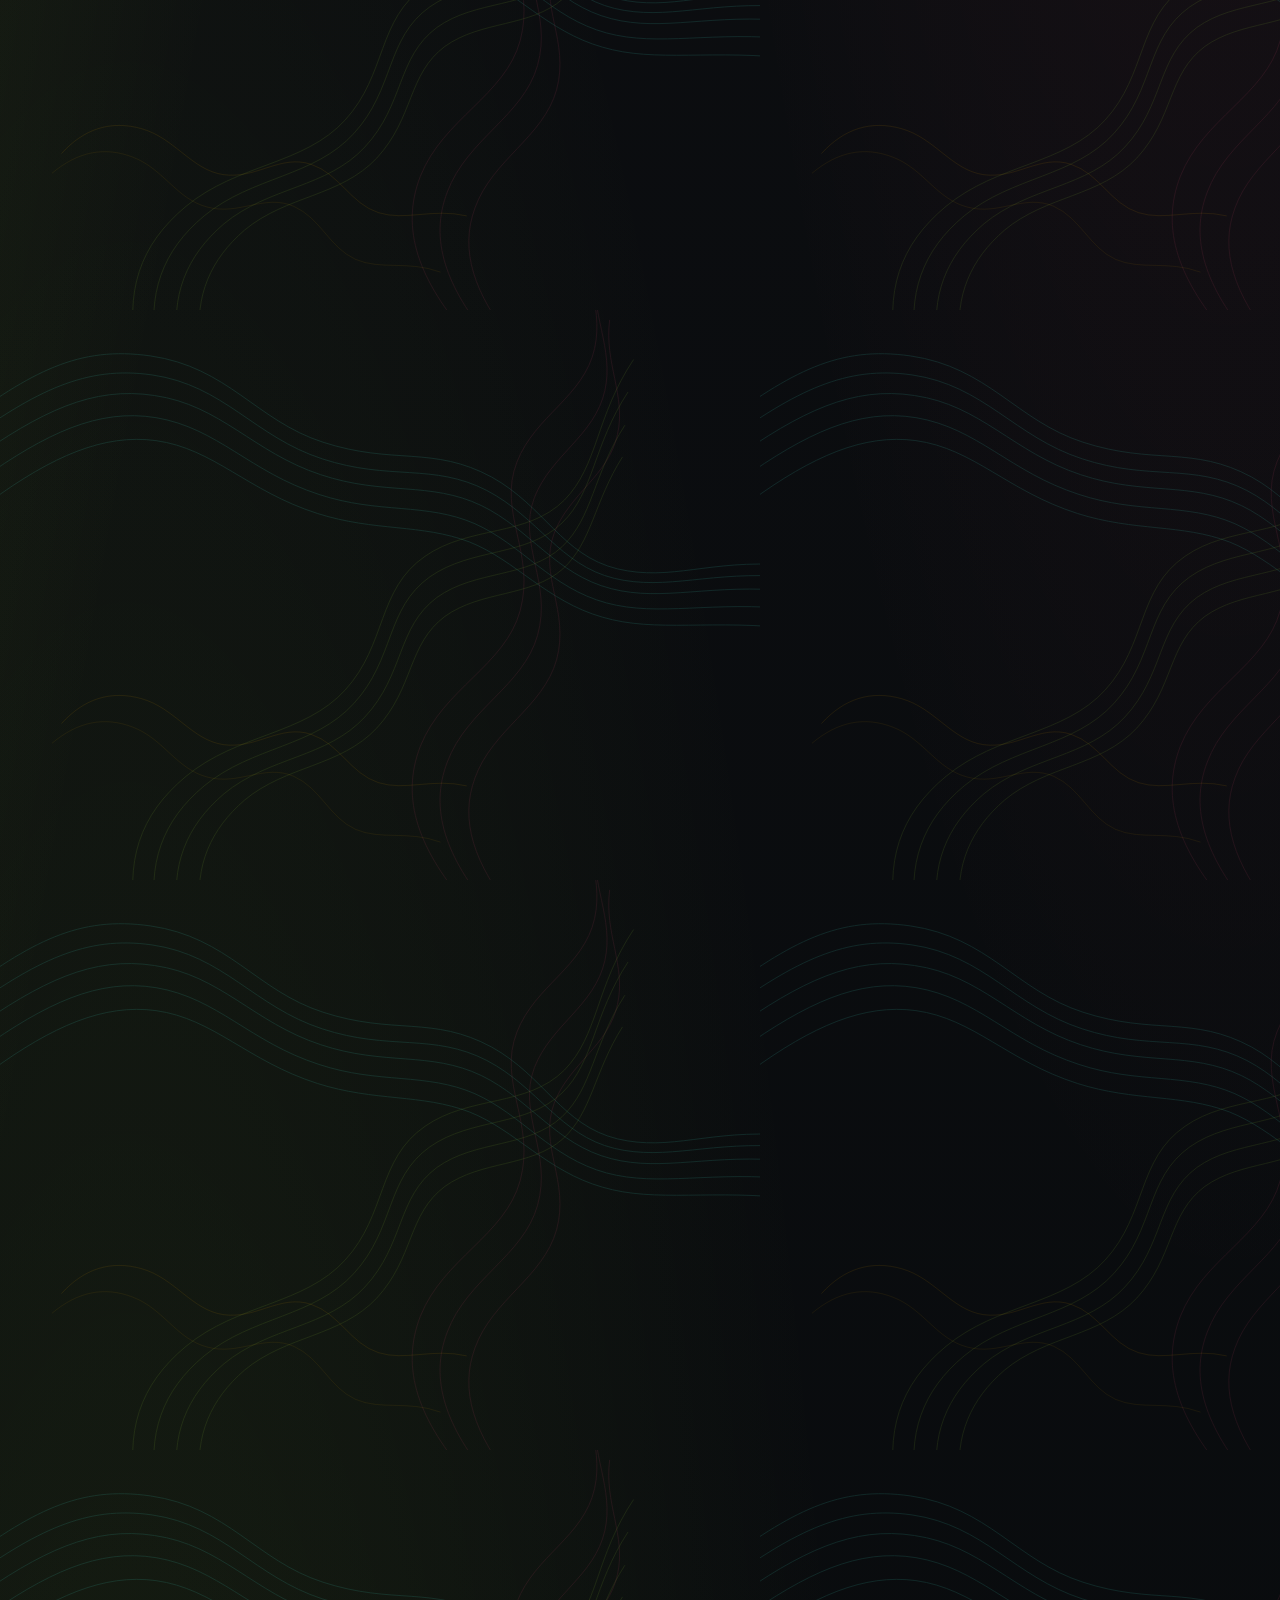
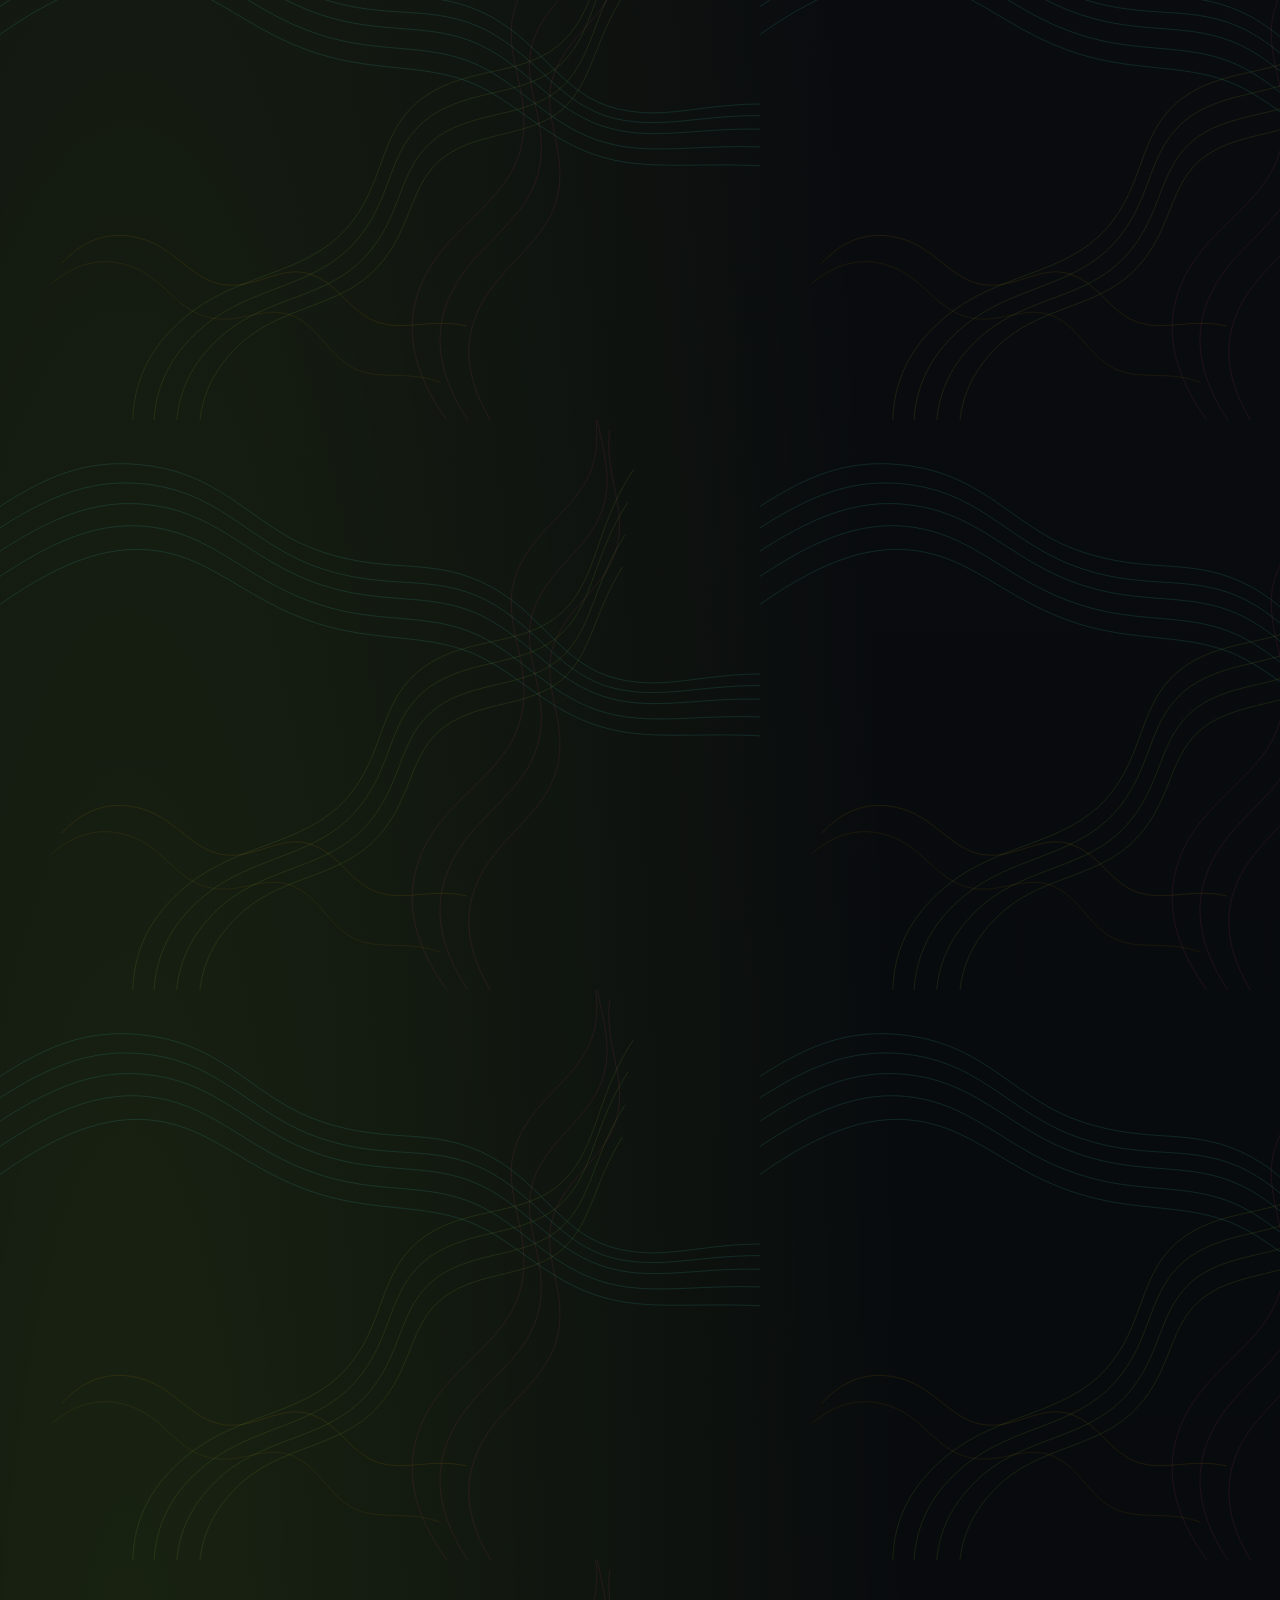
==== commit 7796093b: "Remove section accent bars" ====
--- a/index.html
+++ b/index.html
@@ -30,7 +30,7 @@
     <link rel="alternate" hreflang="de" href="https://jannikbreder456-coder.github.io/mind.matter.art/?lang=de">
     <link rel="alternate" hreflang="x-default" href="https://jannikbreder456-coder.github.io/mind.matter.art/">
     <link rel="preload" href="img/optimized/meditate.webp" as="image" type="image/webp" fetchpriority="high">
-    <link rel="stylesheet" href="stylesheet.css?v=20260714-11">
+    <link rel="stylesheet" href="stylesheet.css?v=20260715-2">
     <script type="application/ld+json">
         {
             "@context": "https://schema.org",
@@ -205,7 +205,7 @@
                  src, alt-Text und figcaption anpassen. -->
             <div class="lookbook-grid">
                 <figure class="lookbook-item lookbook-large reveal">
-                    <img src="img/optimized/missed-opportunities-original-thumb.webp?v=20260715-1" alt="Missed Opportunities original artwork in decorative example frame" loading="lazy" decoding="async">
+                    <img src="img/optimized/missed-opportunities-original.webp?v=20260715-1" alt="Missed Opportunities original artwork in decorative example frame" loading="lazy" decoding="async">
                     <figcaption data-i18n="gallery.missedOriginal">Missed Opportunities - original shown in an example frame; frame not included</figcaption>
                 </figure>
                 <figure class="lookbook-item reveal">
--- a/stylesheet.css
+++ b/stylesheet.css
@@ -26,15 +26,19 @@
 }
 
 body {
+    position: relative;
+    isolation: isolate;
     margin: 0;
     font-family: Arial, Helvetica, sans-serif;
     font-size: 16px;
     line-height: 1.6;
     color: var(--ink);
     background:
-        linear-gradient(135deg, rgba(183, 255, 60, 0.09), transparent 28%),
-        linear-gradient(215deg, rgba(255, 77, 125, 0.10), transparent 34%),
-        linear-gradient(0deg, #07070a, #111014 46%, #08090b);
+        radial-gradient(ellipse 90% 34% at 8% 18%, rgba(65, 234, 212, 0.13), transparent 66%),
+        radial-gradient(ellipse 78% 30% at 96% 42%, rgba(255, 77, 125, 0.12), transparent 68%),
+        radial-gradient(ellipse 88% 28% at 10% 72%, rgba(183, 255, 60, 0.10), transparent 70%),
+        radial-gradient(ellipse 72% 24% at 88% 92%, rgba(255, 176, 0, 0.08), transparent 72%),
+        linear-gradient(180deg, #07070a 0%, #101014 38%, #080b0d 69%, #09070b 100%);
     overflow-x: hidden;
 }
 
@@ -44,15 +48,15 @@
 
 body::before {
     content: "";
-    position: fixed;
+    position: absolute;
     inset: 0;
     z-index: -3;
     pointer-events: none;
-    background-image:
-        linear-gradient(rgba(246, 241, 220, 0.03) 1px, transparent 1px),
-        linear-gradient(90deg, rgba(246, 241, 220, 0.025) 1px, transparent 1px);
-    background-size: 44px 44px;
-    mask-image: linear-gradient(to bottom, black, transparent 88%);
+    background-image: url("img/organic-contours.svg");
+    background-repeat: repeat;
+    background-size: 760px 570px;
+    opacity: 0.72;
+    mask-image: linear-gradient(to bottom, transparent 4%, black 14%, black 90%, transparent 100%);
 }
 
 img,
@@ -108,9 +112,27 @@
     z-index: -2;
     width: 100%;
     height: 100%;
-    opacity: 0.32;
+    opacity: 0.20;
     pointer-events: none;
     contain: strict;
+}
+
+main {
+    position: relative;
+    isolation: isolate;
+}
+
+main::before {
+    content: "";
+    position: absolute;
+    inset: 0;
+    z-index: -1;
+    pointer-events: none;
+    background:
+        linear-gradient(104deg, rgba(65, 234, 212, 0.08), transparent 24%) 0 2% / 100% 20% no-repeat,
+        linear-gradient(254deg, rgba(255, 77, 125, 0.08), transparent 26%) 0 31% / 100% 20% no-repeat,
+        linear-gradient(100deg, rgba(183, 255, 60, 0.07), transparent 22%) 0 61% / 100% 18% no-repeat,
+        linear-gradient(256deg, rgba(142, 92, 255, 0.08), transparent 24%) 0 91% / 100% 9% no-repeat;
 }
 
 .topbar {
@@ -434,6 +456,7 @@
 }
 
 .section {
+    position: relative;
     width: min(1180px, calc(100% - 48px));
     margin: 0 auto;
     padding: 92px 0;
@@ -1295,9 +1318,13 @@
 }
 
 @media (max-width: 980px) {
-    .ambient-field,
+    .ambient-field {
+        display: none;
+    }
+
     body::before {
-        display: none;
+        background-size: 560px 420px;
+        opacity: 0.52;
     }
 
     .topbar {
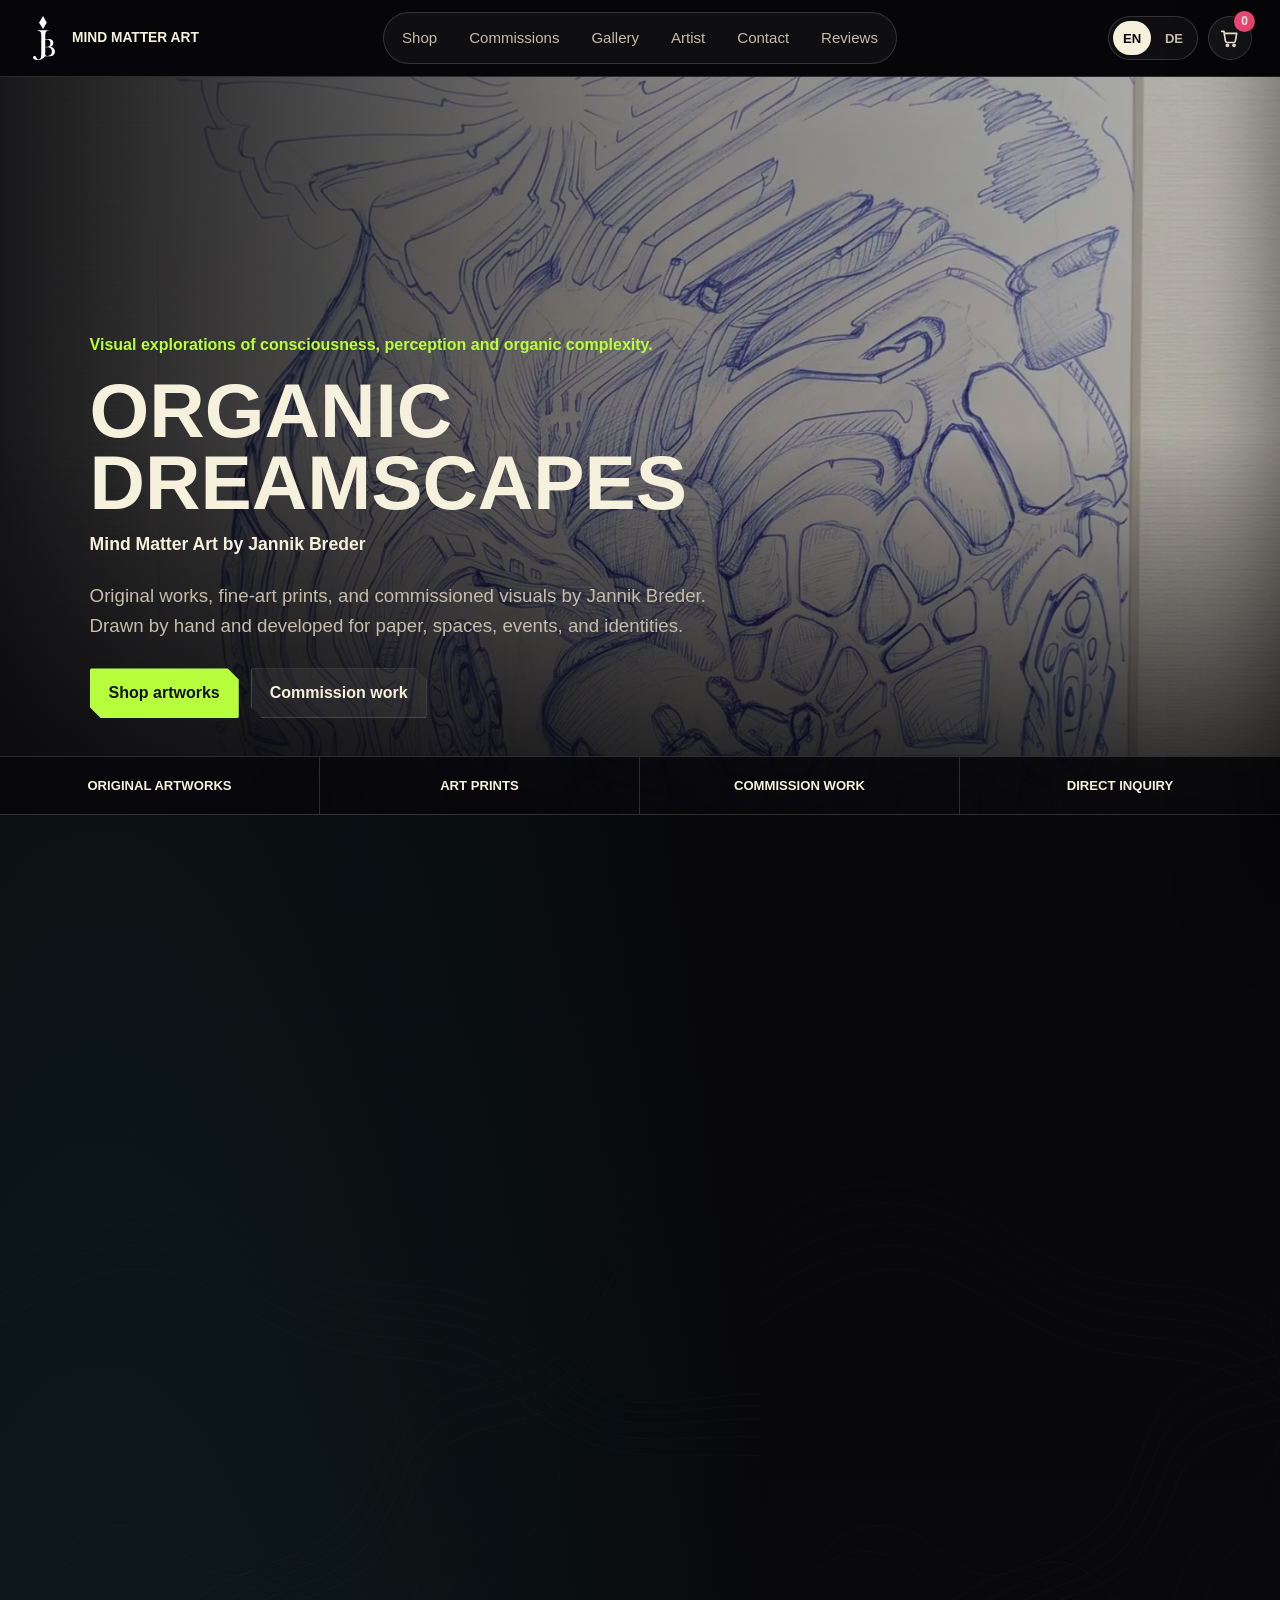
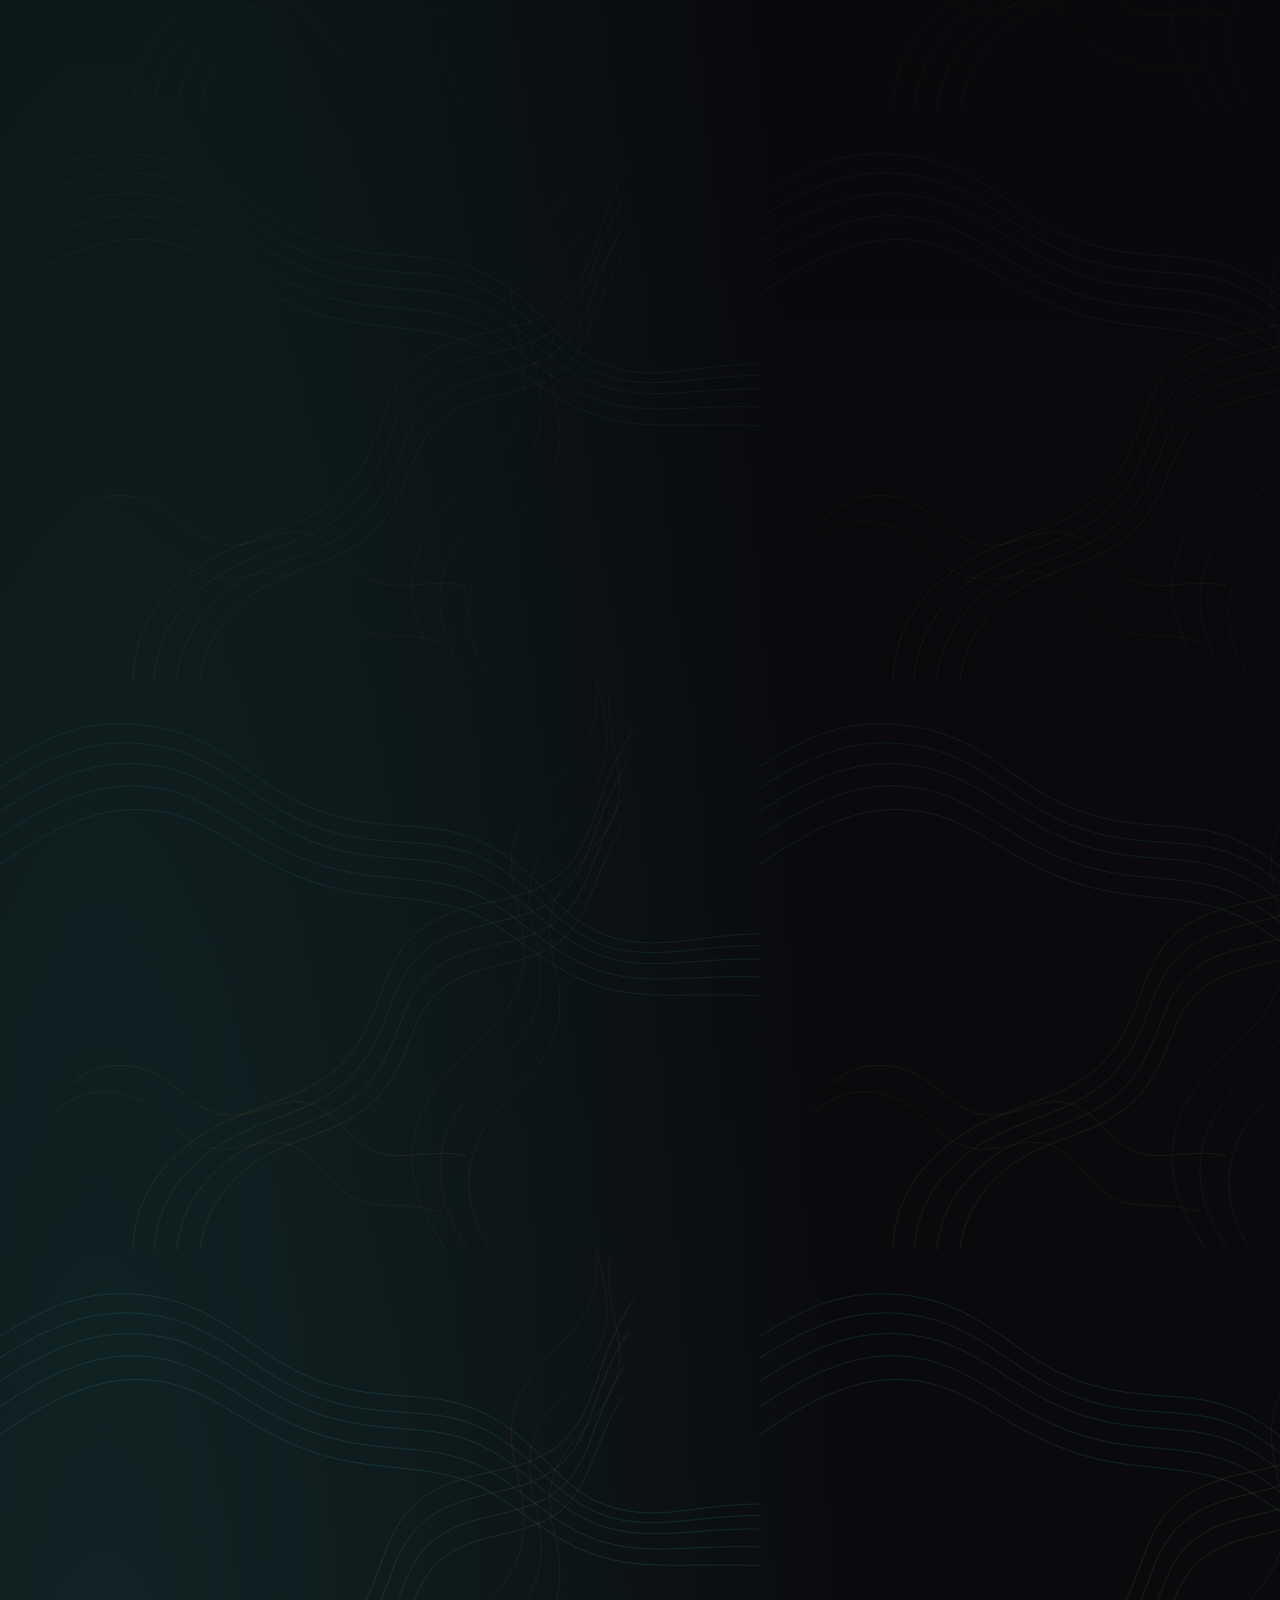
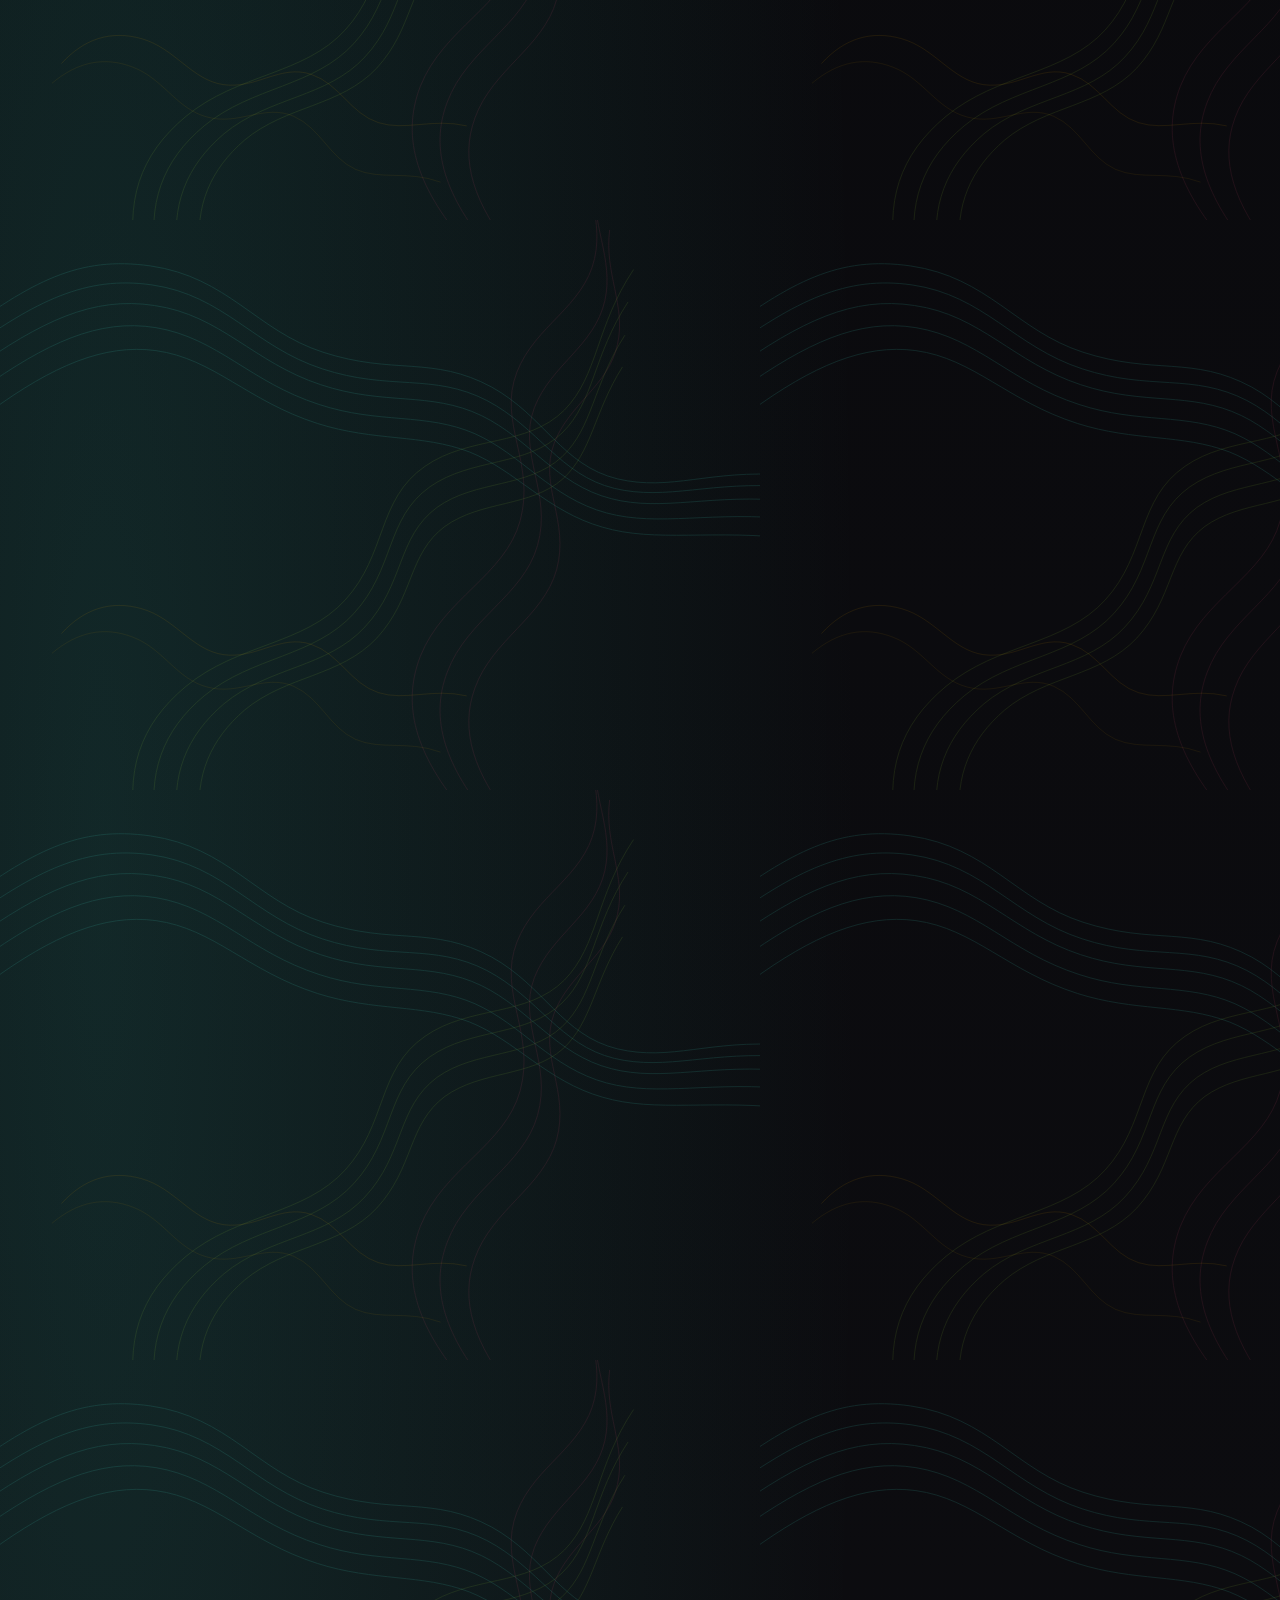
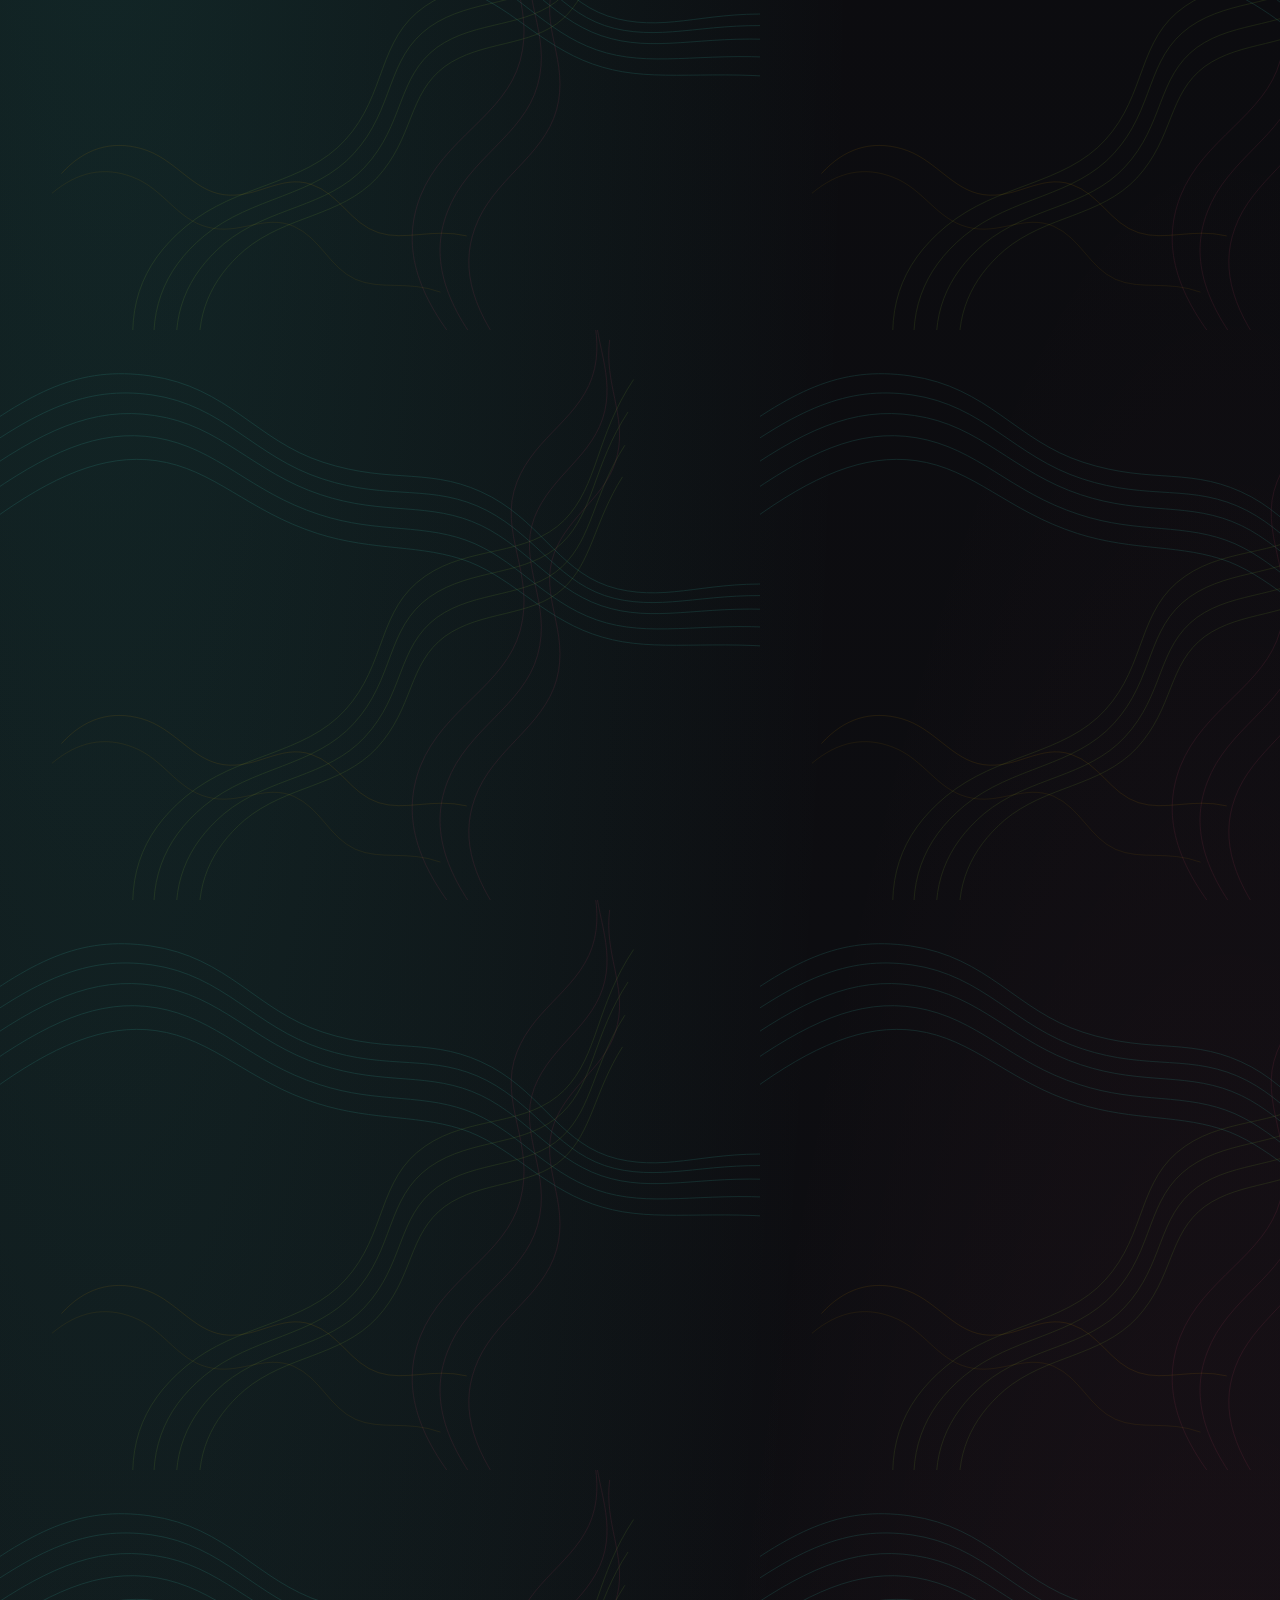
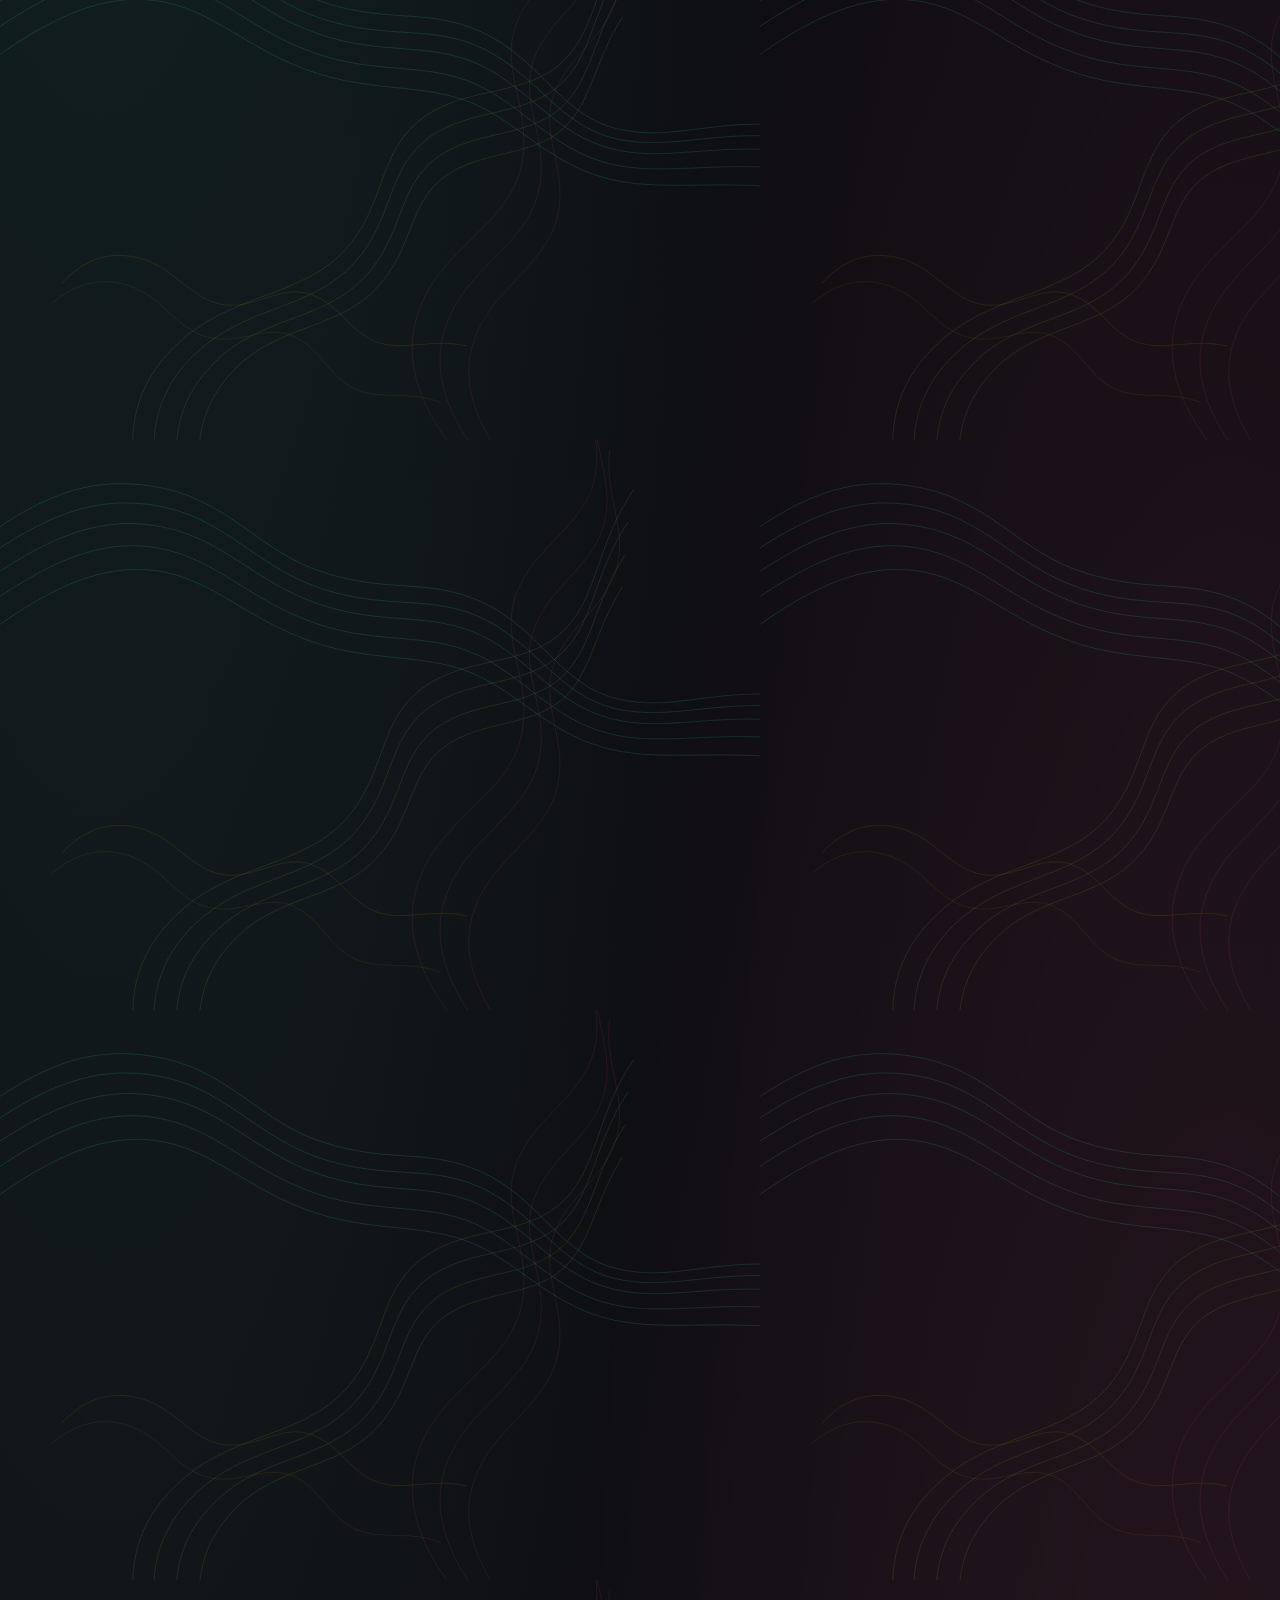
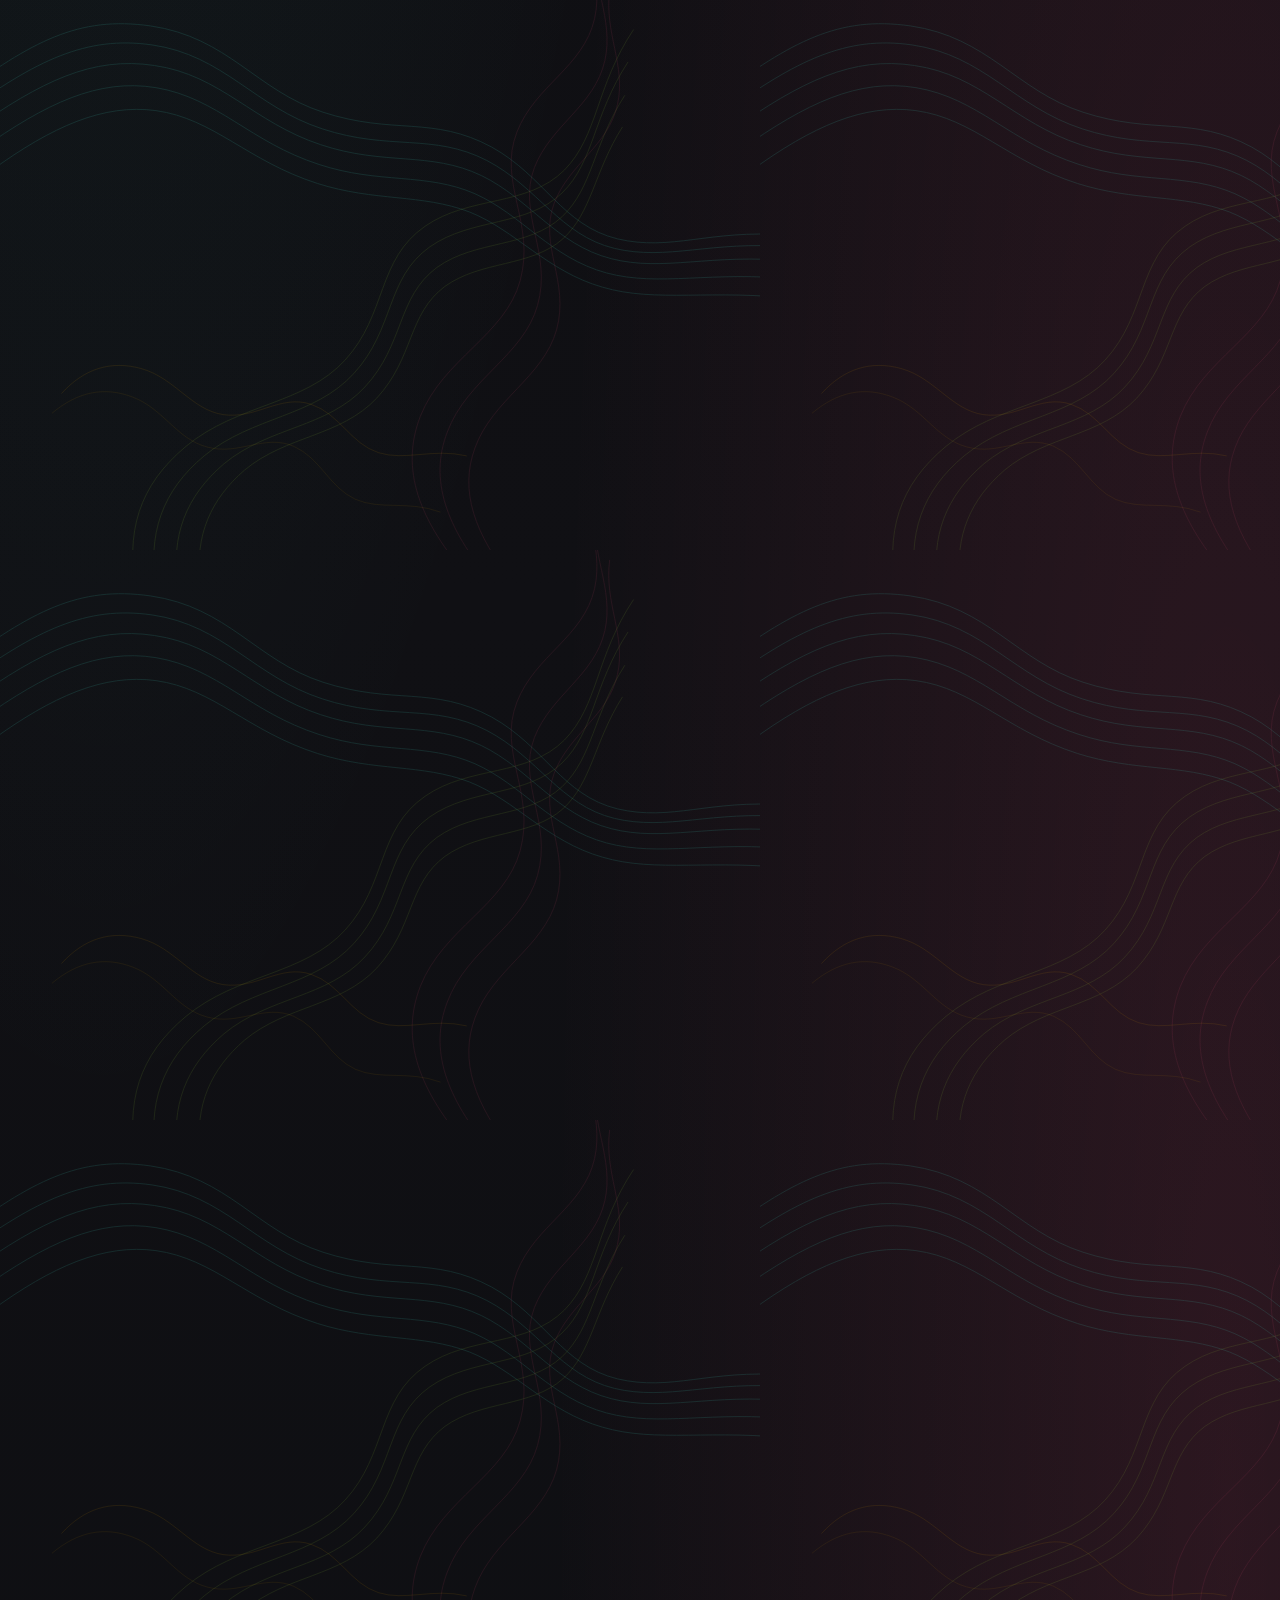
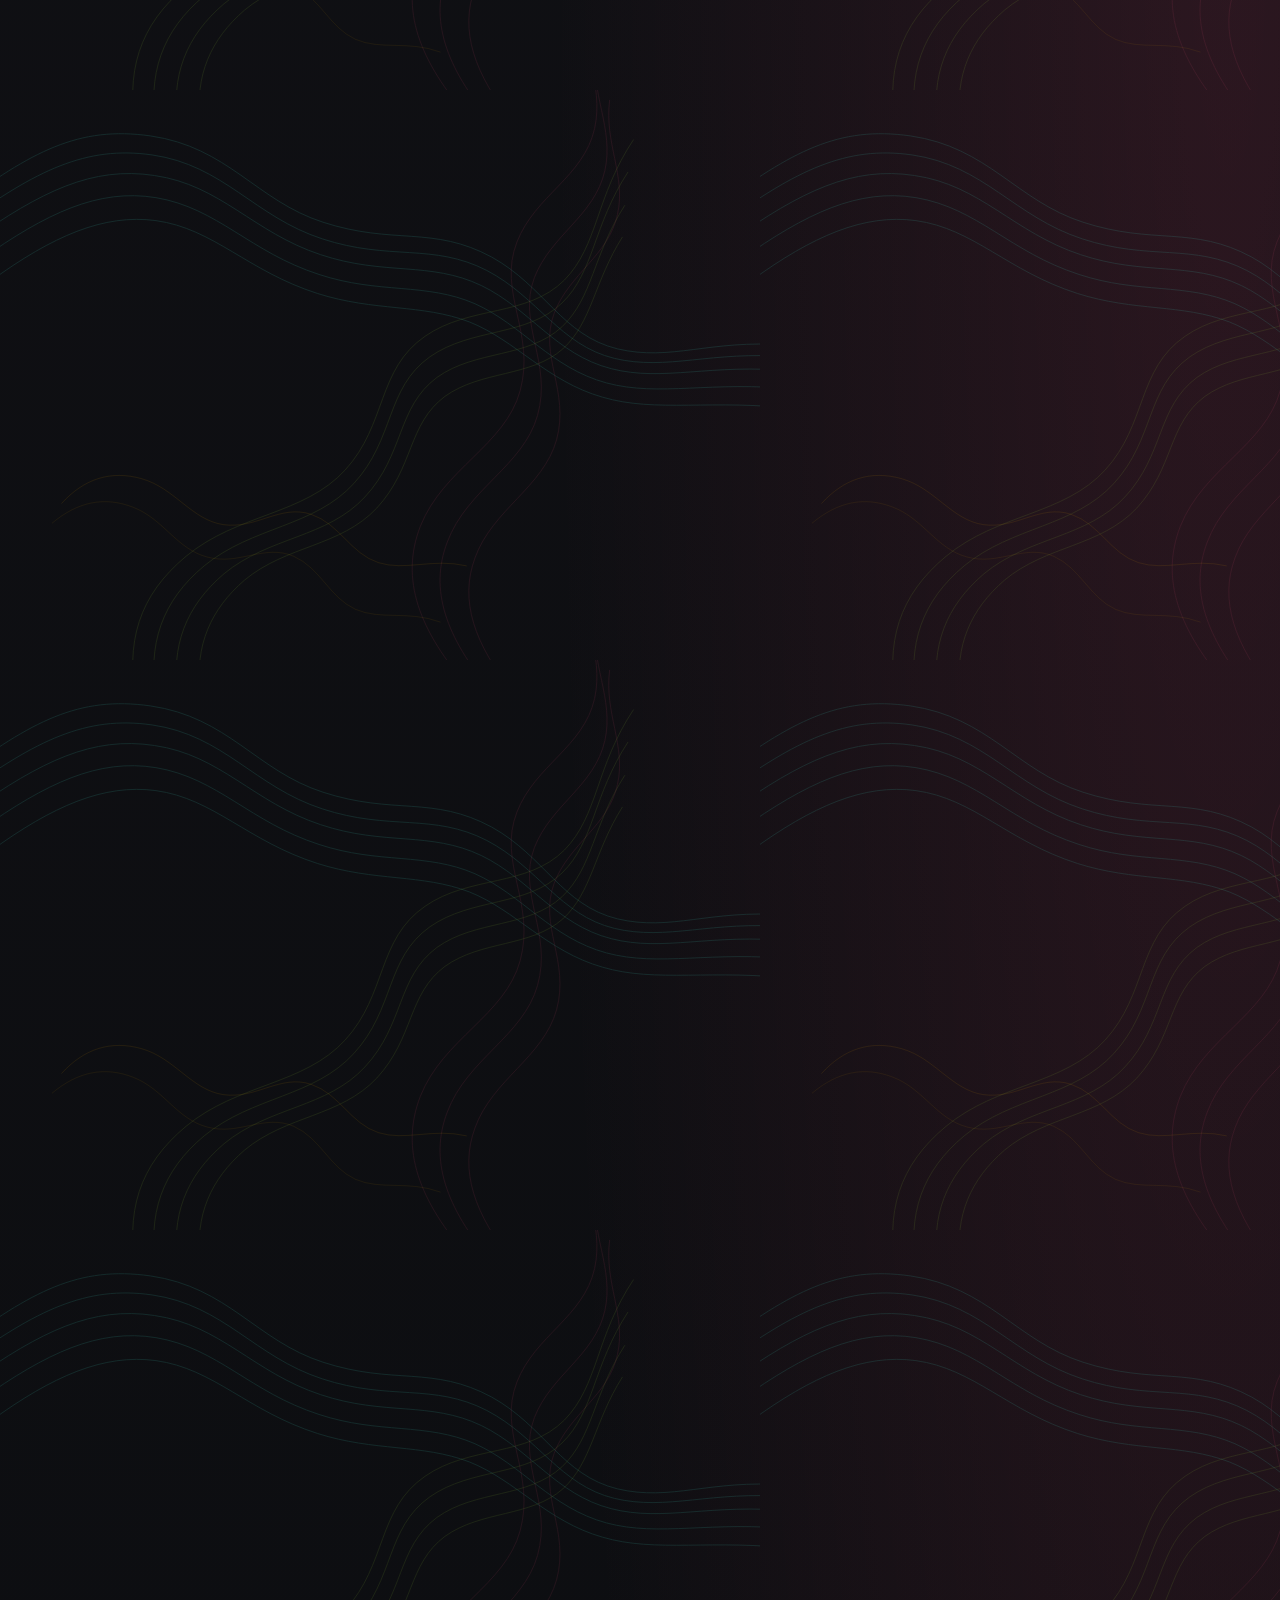
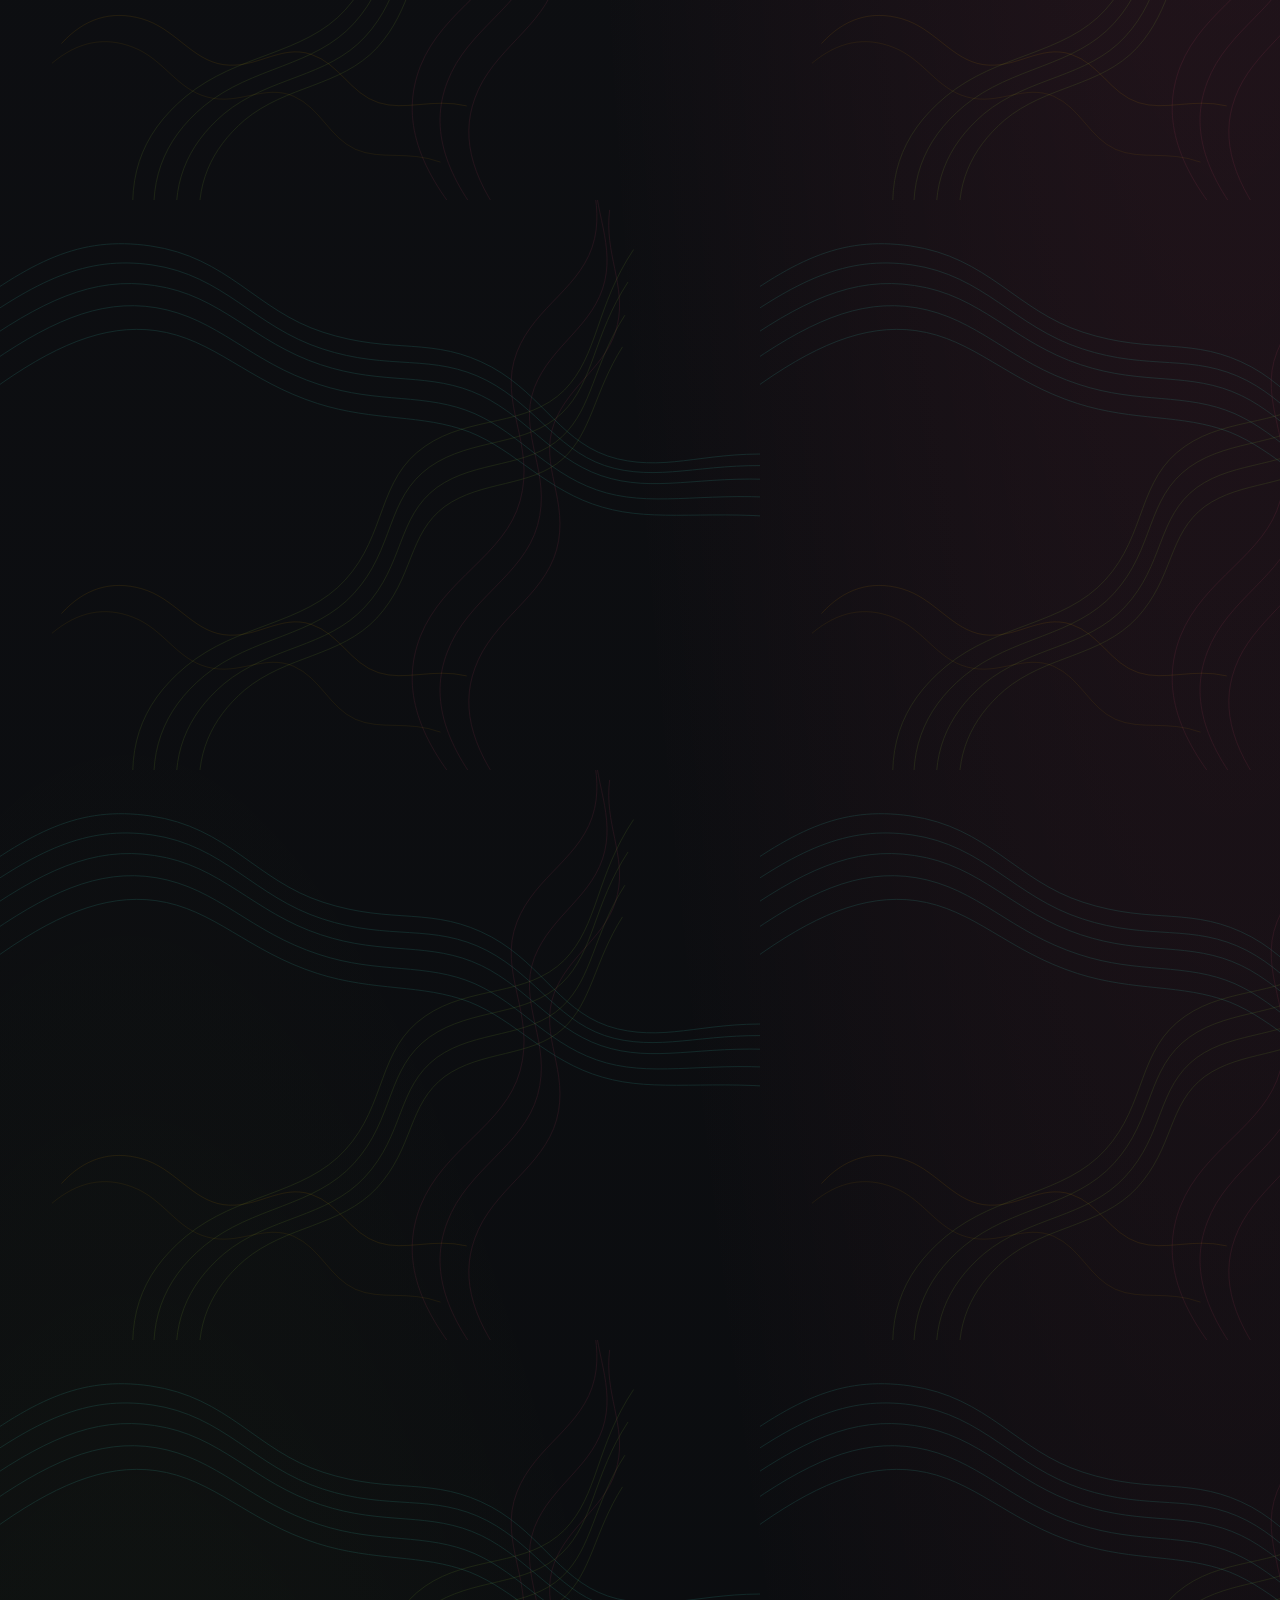
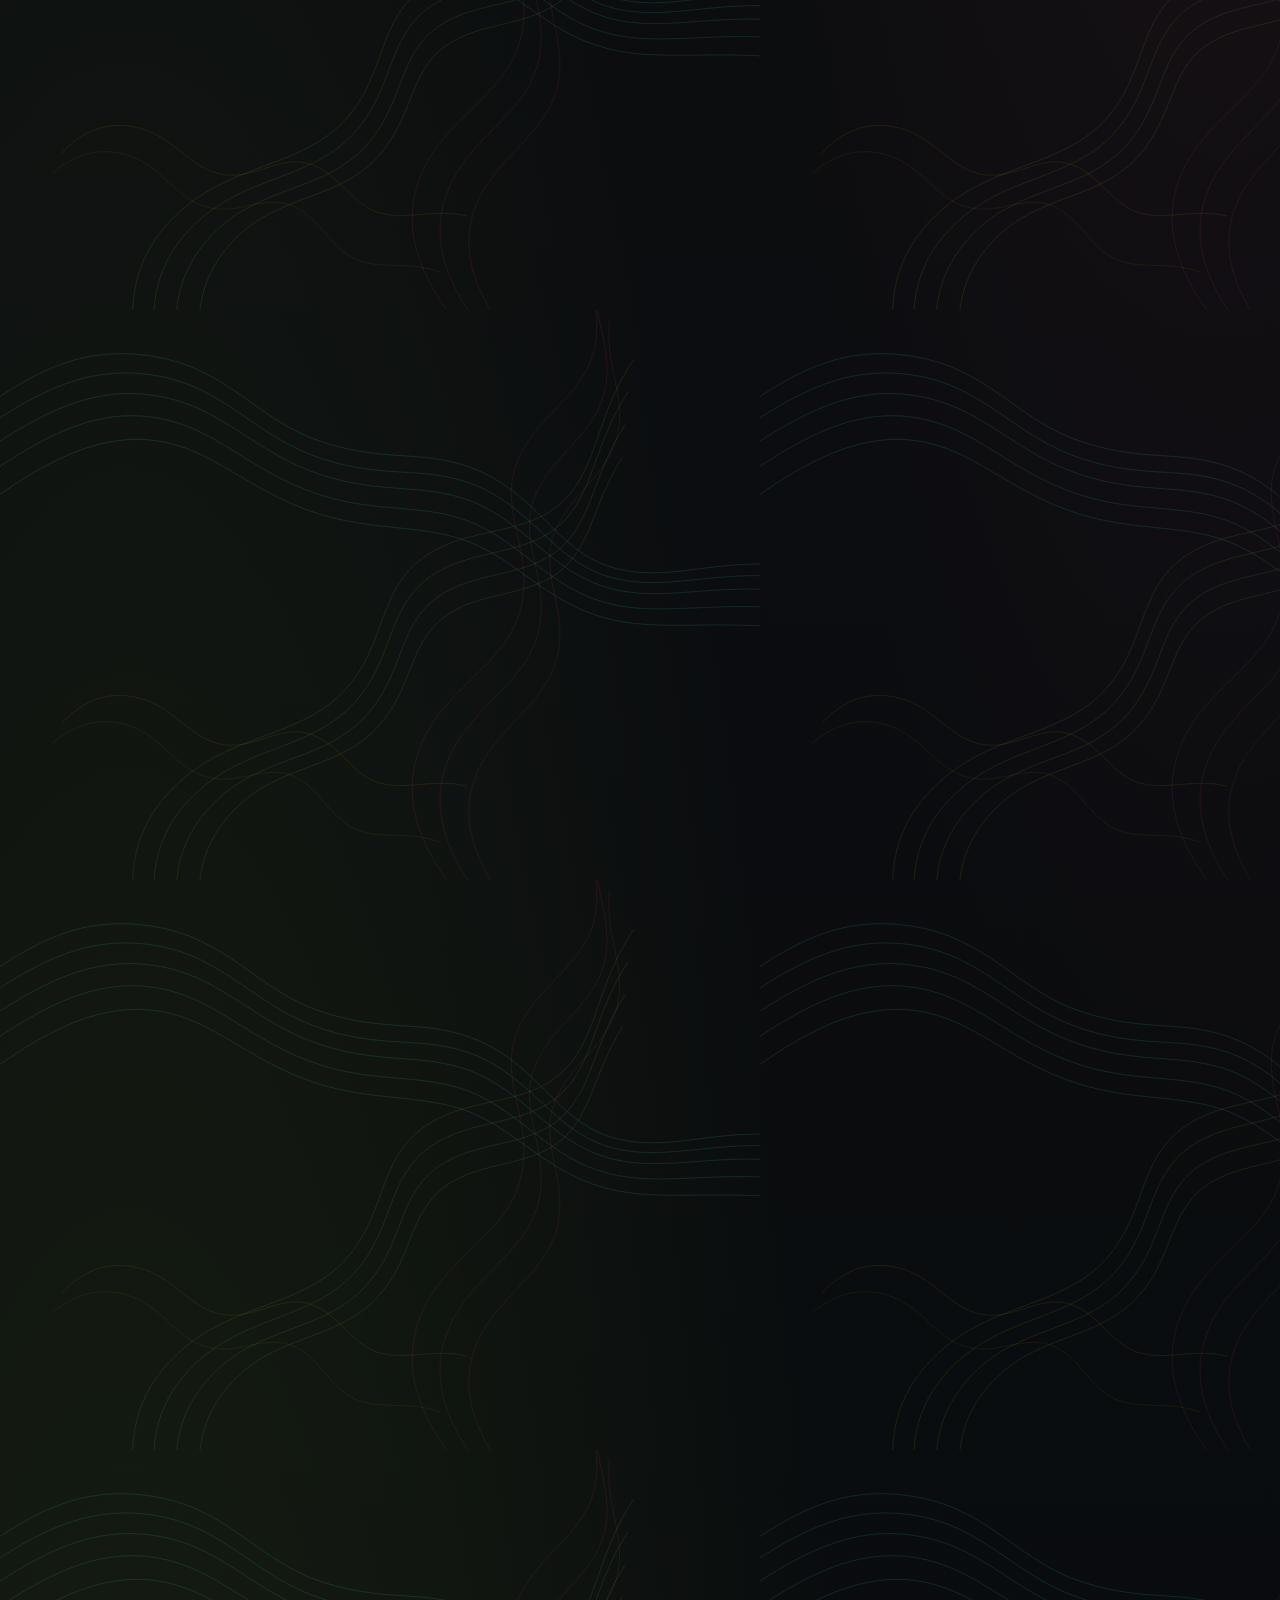
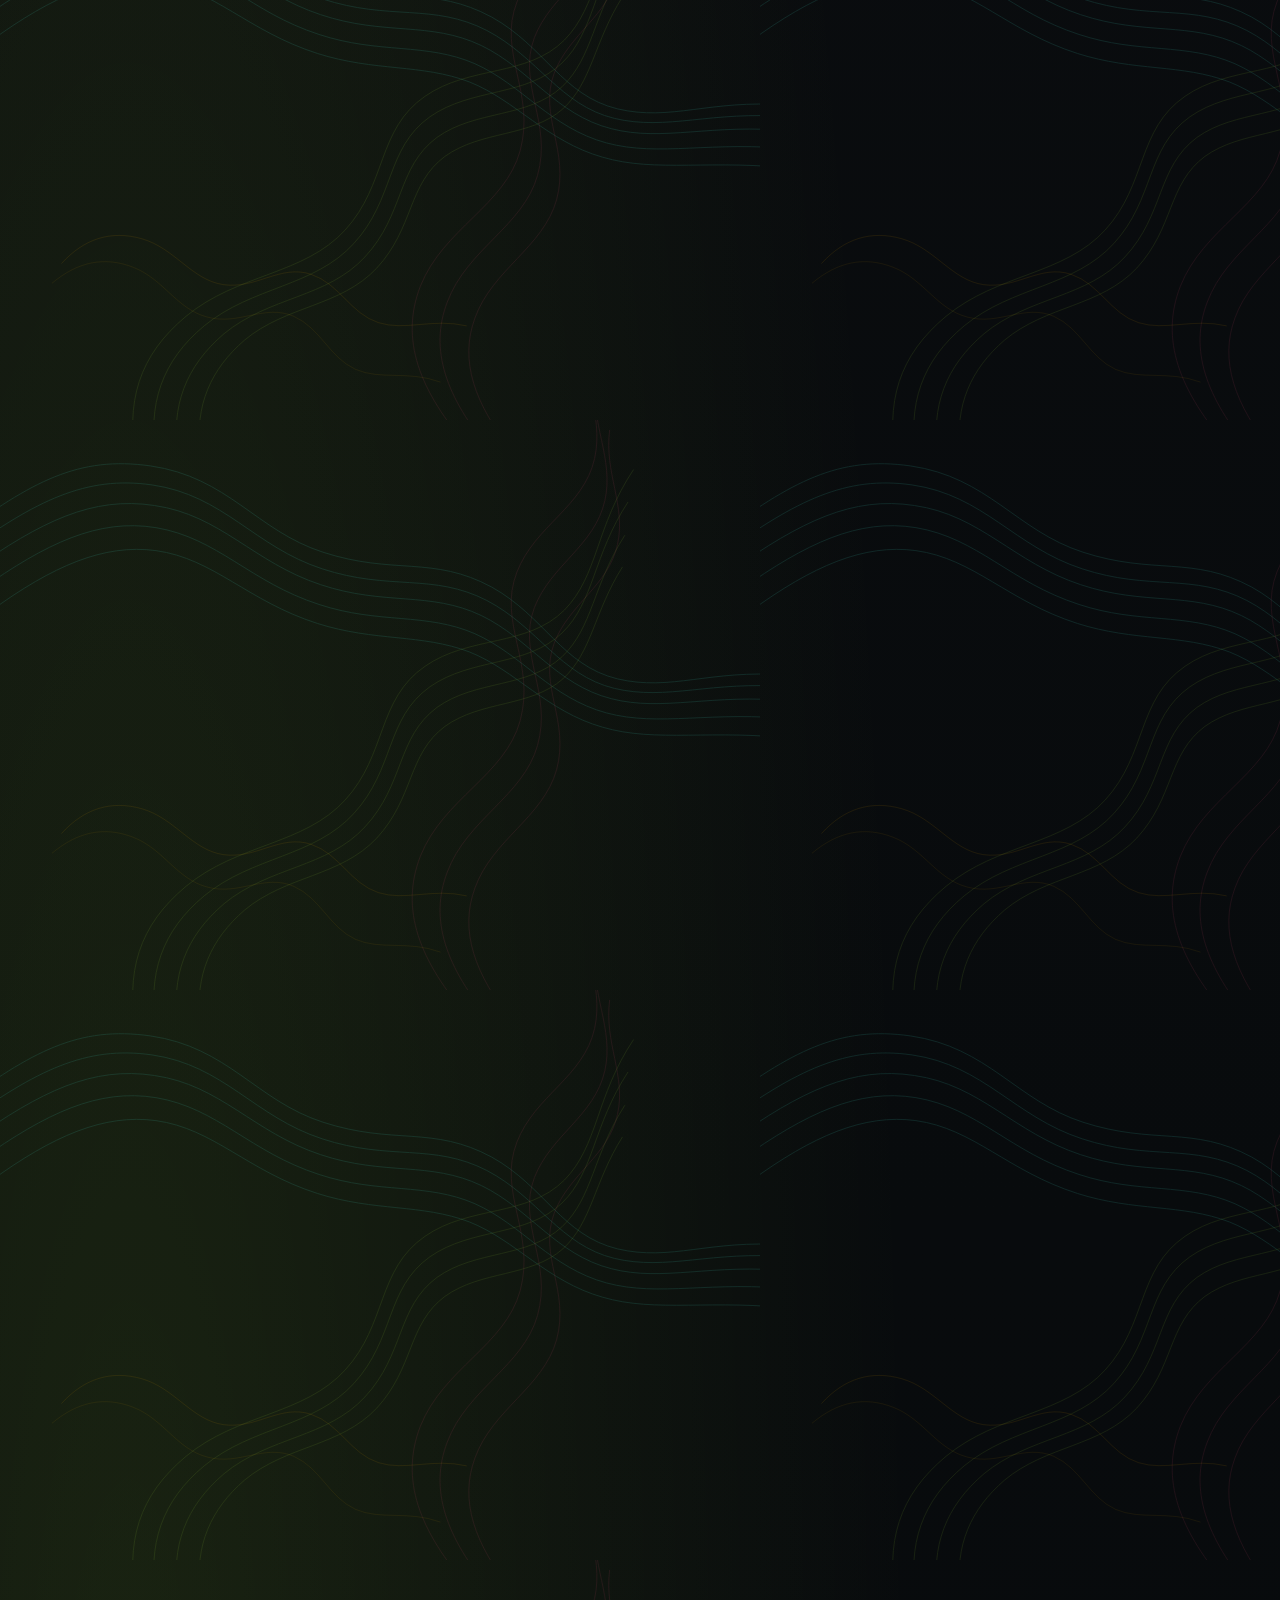
==== commit a4ec8f0e: "Remove remaining color stripes" ====
--- a/index.html
+++ b/index.html
@@ -30,7 +30,7 @@
     <link rel="alternate" hreflang="de" href="https://jannikbreder456-coder.github.io/mind.matter.art/?lang=de">
     <link rel="alternate" hreflang="x-default" href="https://jannikbreder456-coder.github.io/mind.matter.art/">
     <link rel="preload" href="img/optimized/meditate.webp" as="image" type="image/webp" fetchpriority="high">
-    <link rel="stylesheet" href="stylesheet.css?v=20260715-2">
+    <link rel="stylesheet" href="stylesheet.css?v=20260715-3">
     <script type="application/ld+json">
         {
             "@context": "https://schema.org",
@@ -446,6 +446,6 @@
         </div>
     </footer>
 
-    <script src="script.js?v=20260714-11" defer></script>
+    <script src="script.js?v=20260715-12" defer></script>
 </body>
 </html>
--- a/stylesheet.css
+++ b/stylesheet.css
@@ -122,19 +122,6 @@
     isolation: isolate;
 }
 
-main::before {
-    content: "";
-    position: absolute;
-    inset: 0;
-    z-index: -1;
-    pointer-events: none;
-    background:
-        linear-gradient(104deg, rgba(65, 234, 212, 0.08), transparent 24%) 0 2% / 100% 20% no-repeat,
-        linear-gradient(254deg, rgba(255, 77, 125, 0.08), transparent 26%) 0 31% / 100% 20% no-repeat,
-        linear-gradient(100deg, rgba(183, 255, 60, 0.07), transparent 22%) 0 61% / 100% 18% no-repeat,
-        linear-gradient(256deg, rgba(142, 92, 255, 0.08), transparent 24%) 0 91% / 100% 9% no-repeat;
-}
-
 .topbar {
     position: sticky;
     top: 0;
@@ -557,7 +544,6 @@
 
 .product-card {
     overflow: hidden;
-    border-top: 2px solid var(--accent, var(--line));
     contain: layout paint style;
 }
 
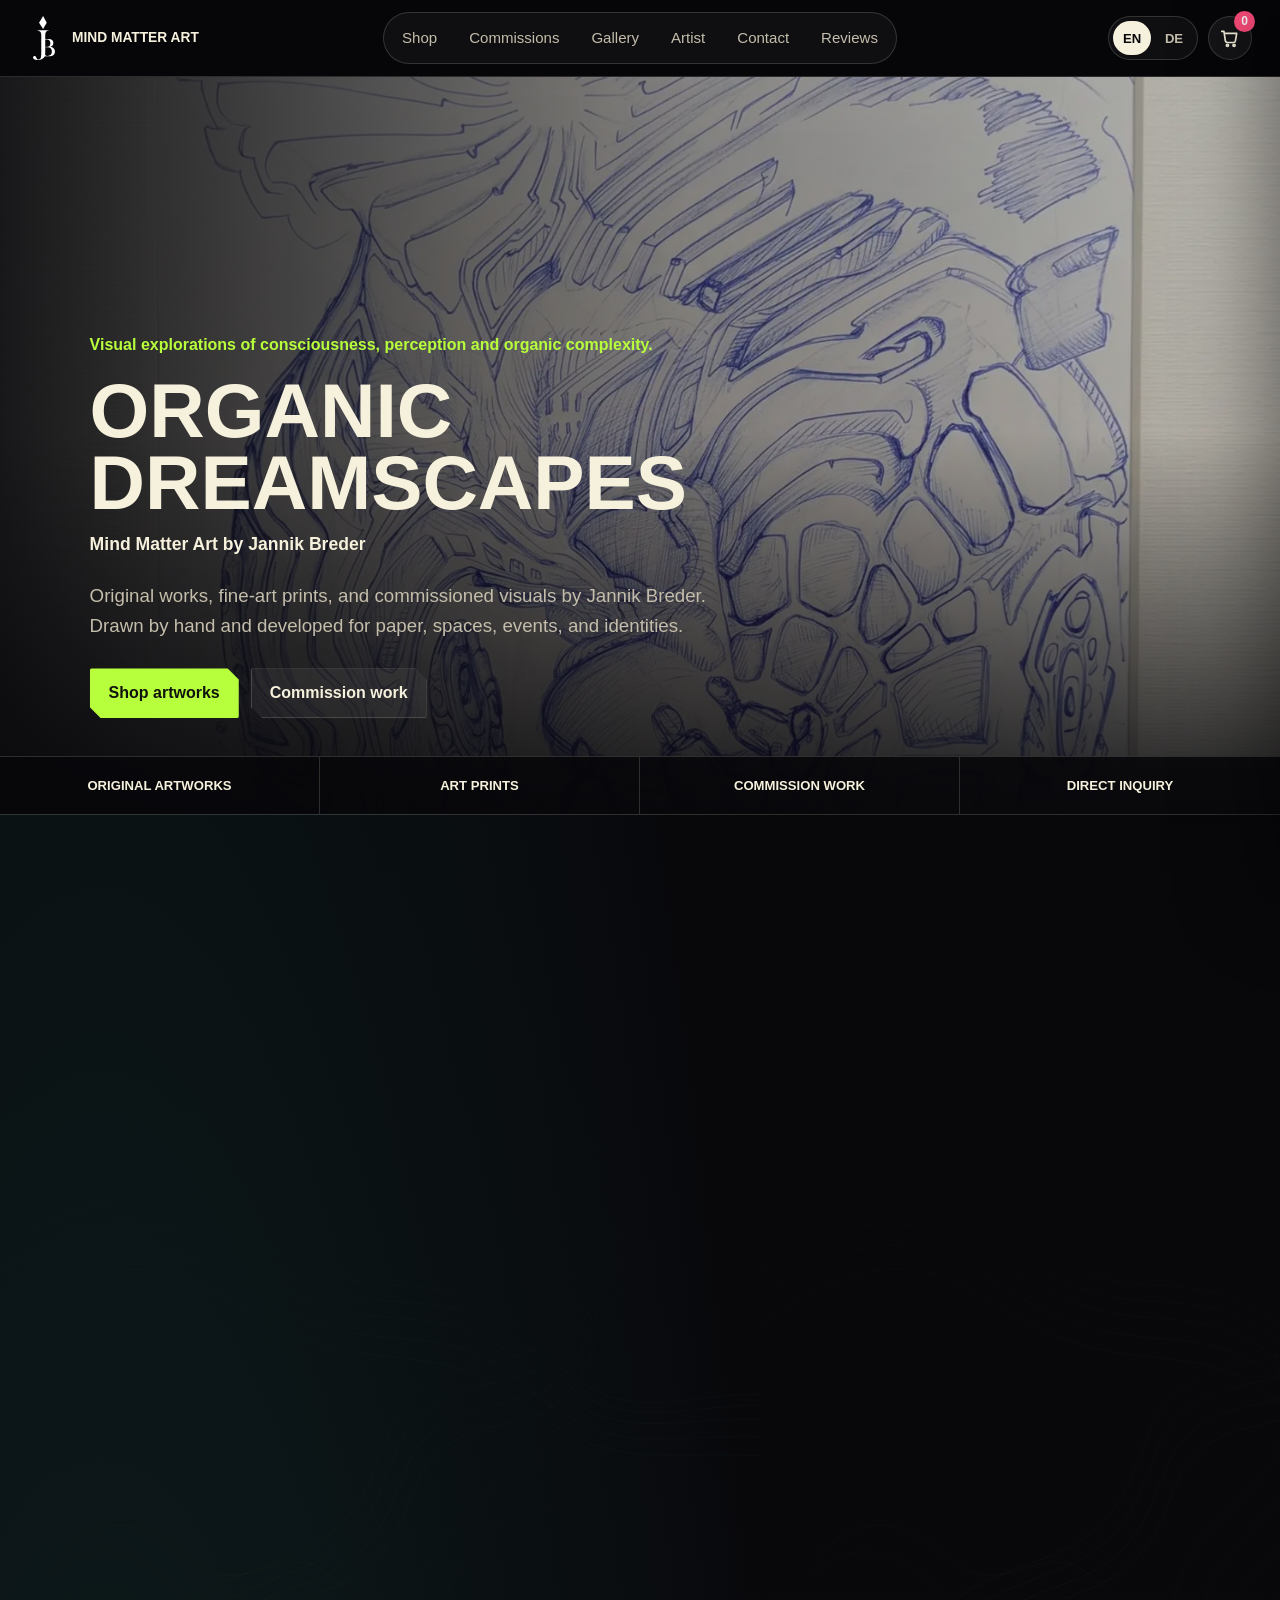
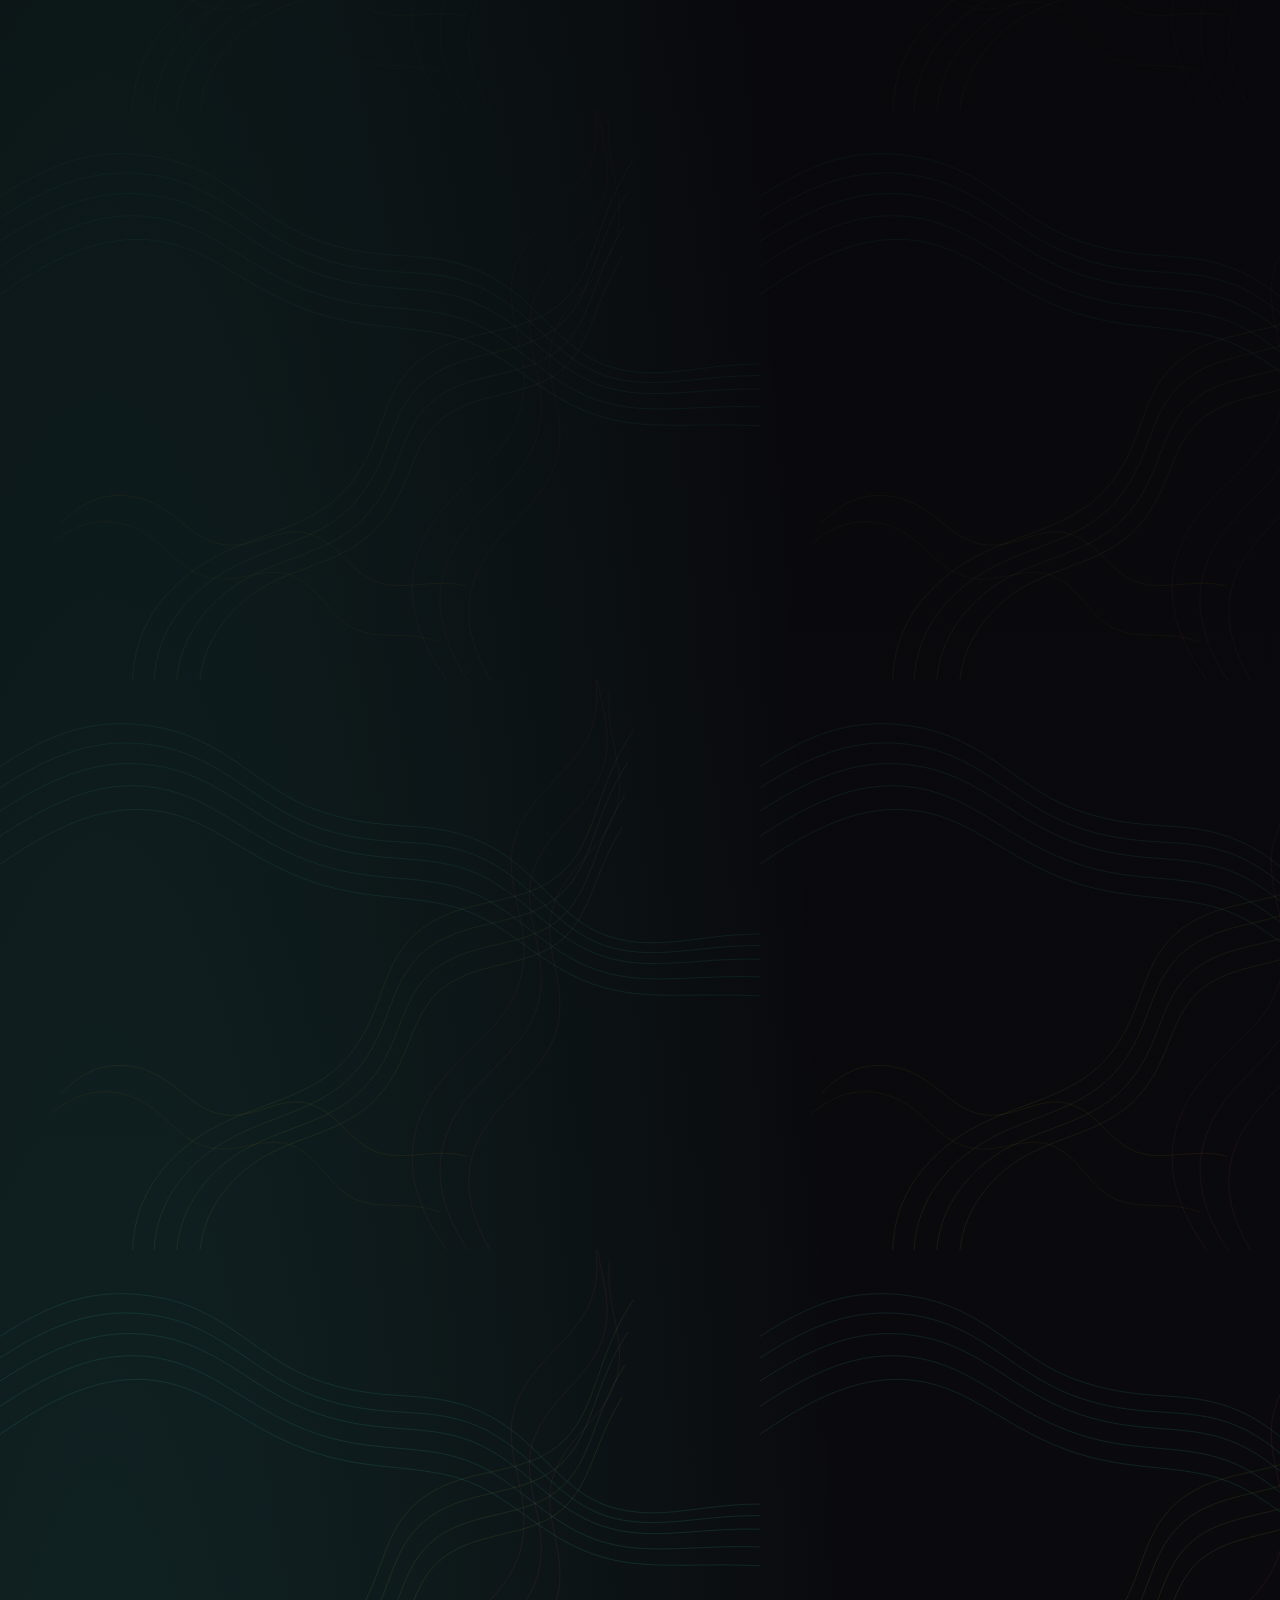
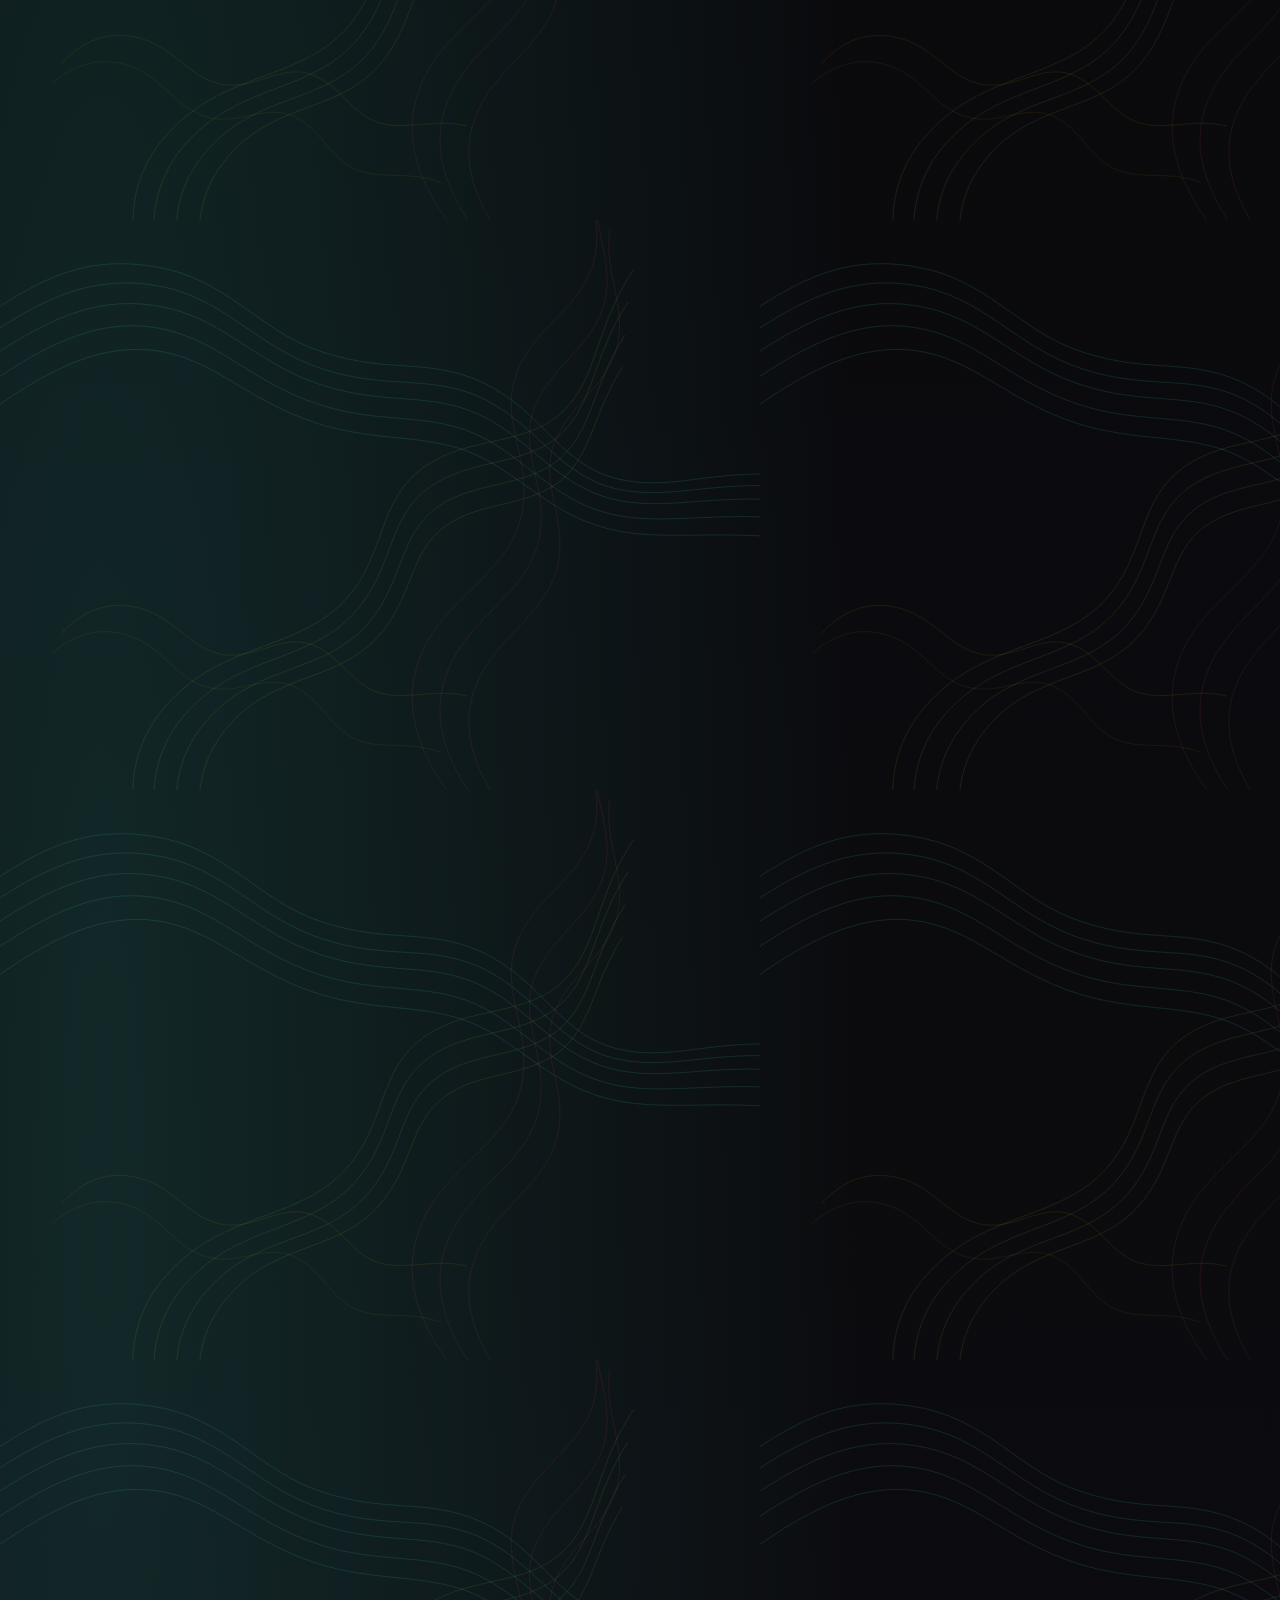
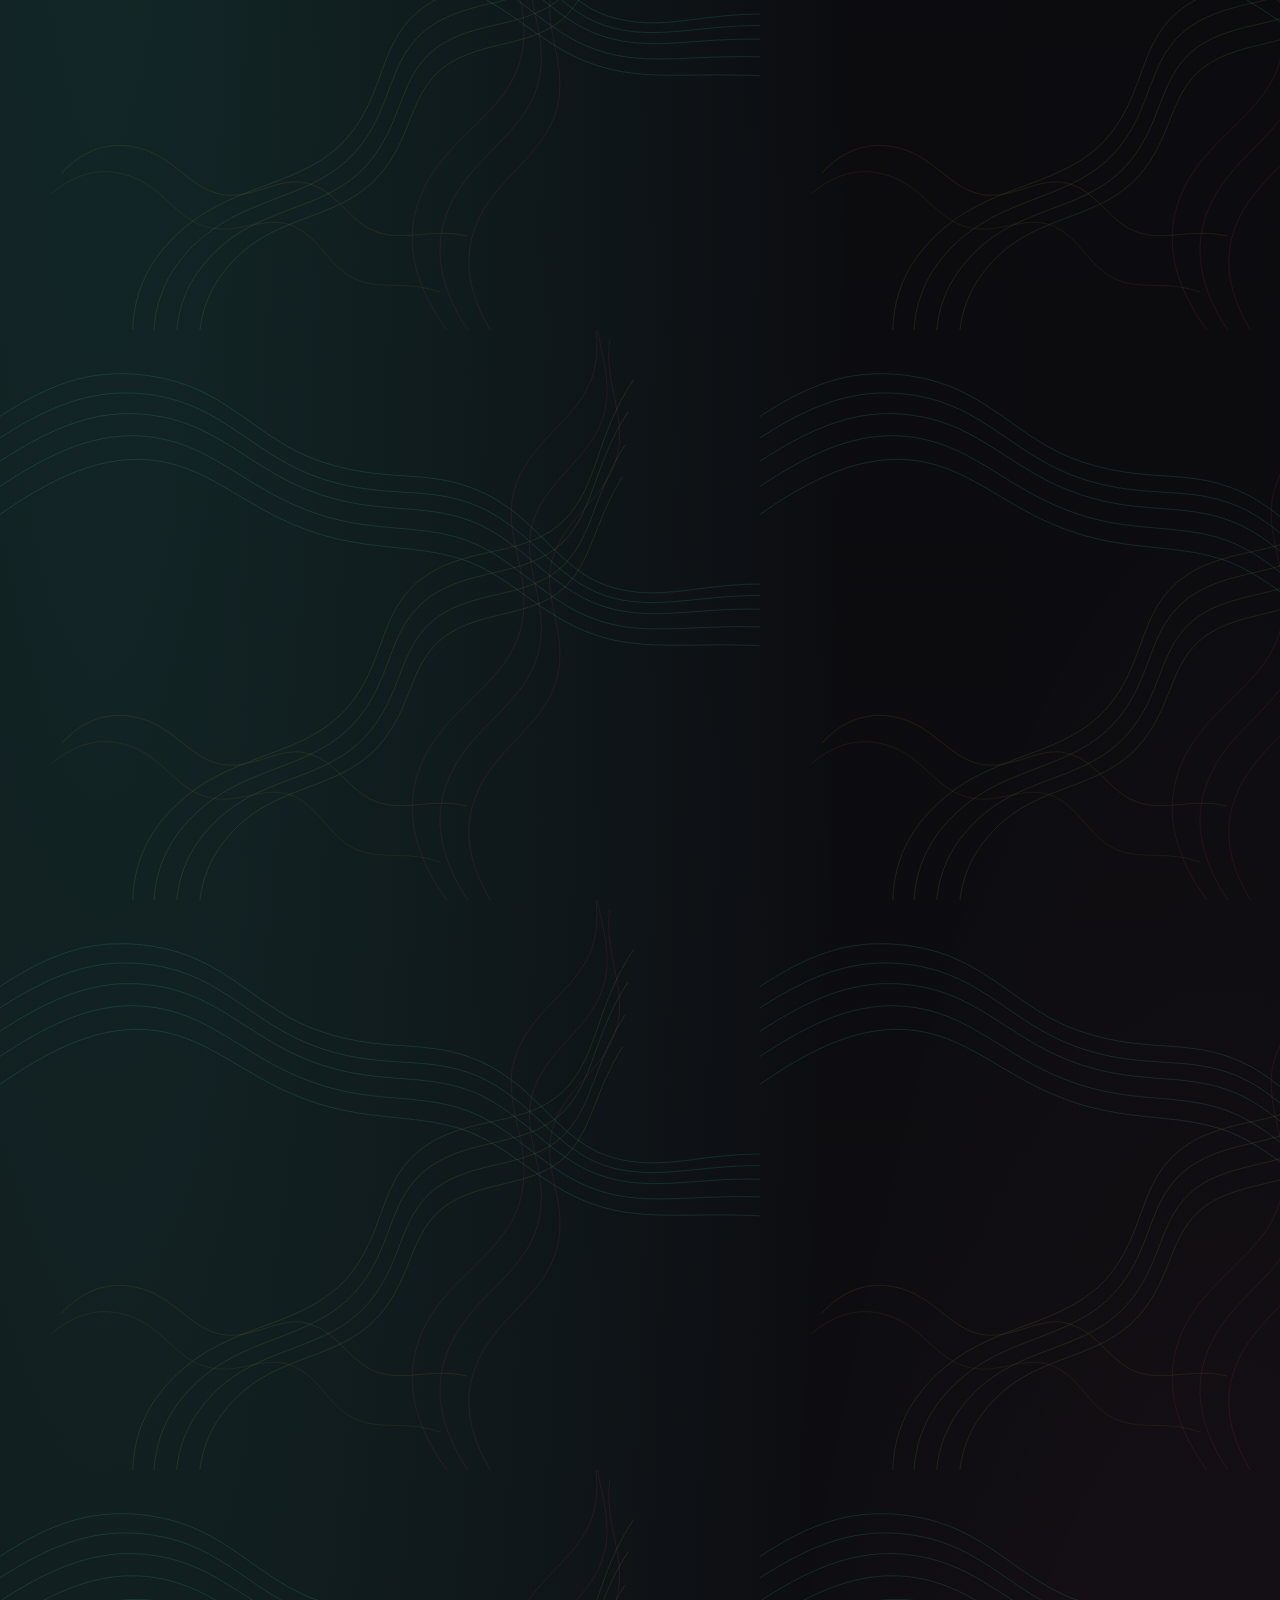
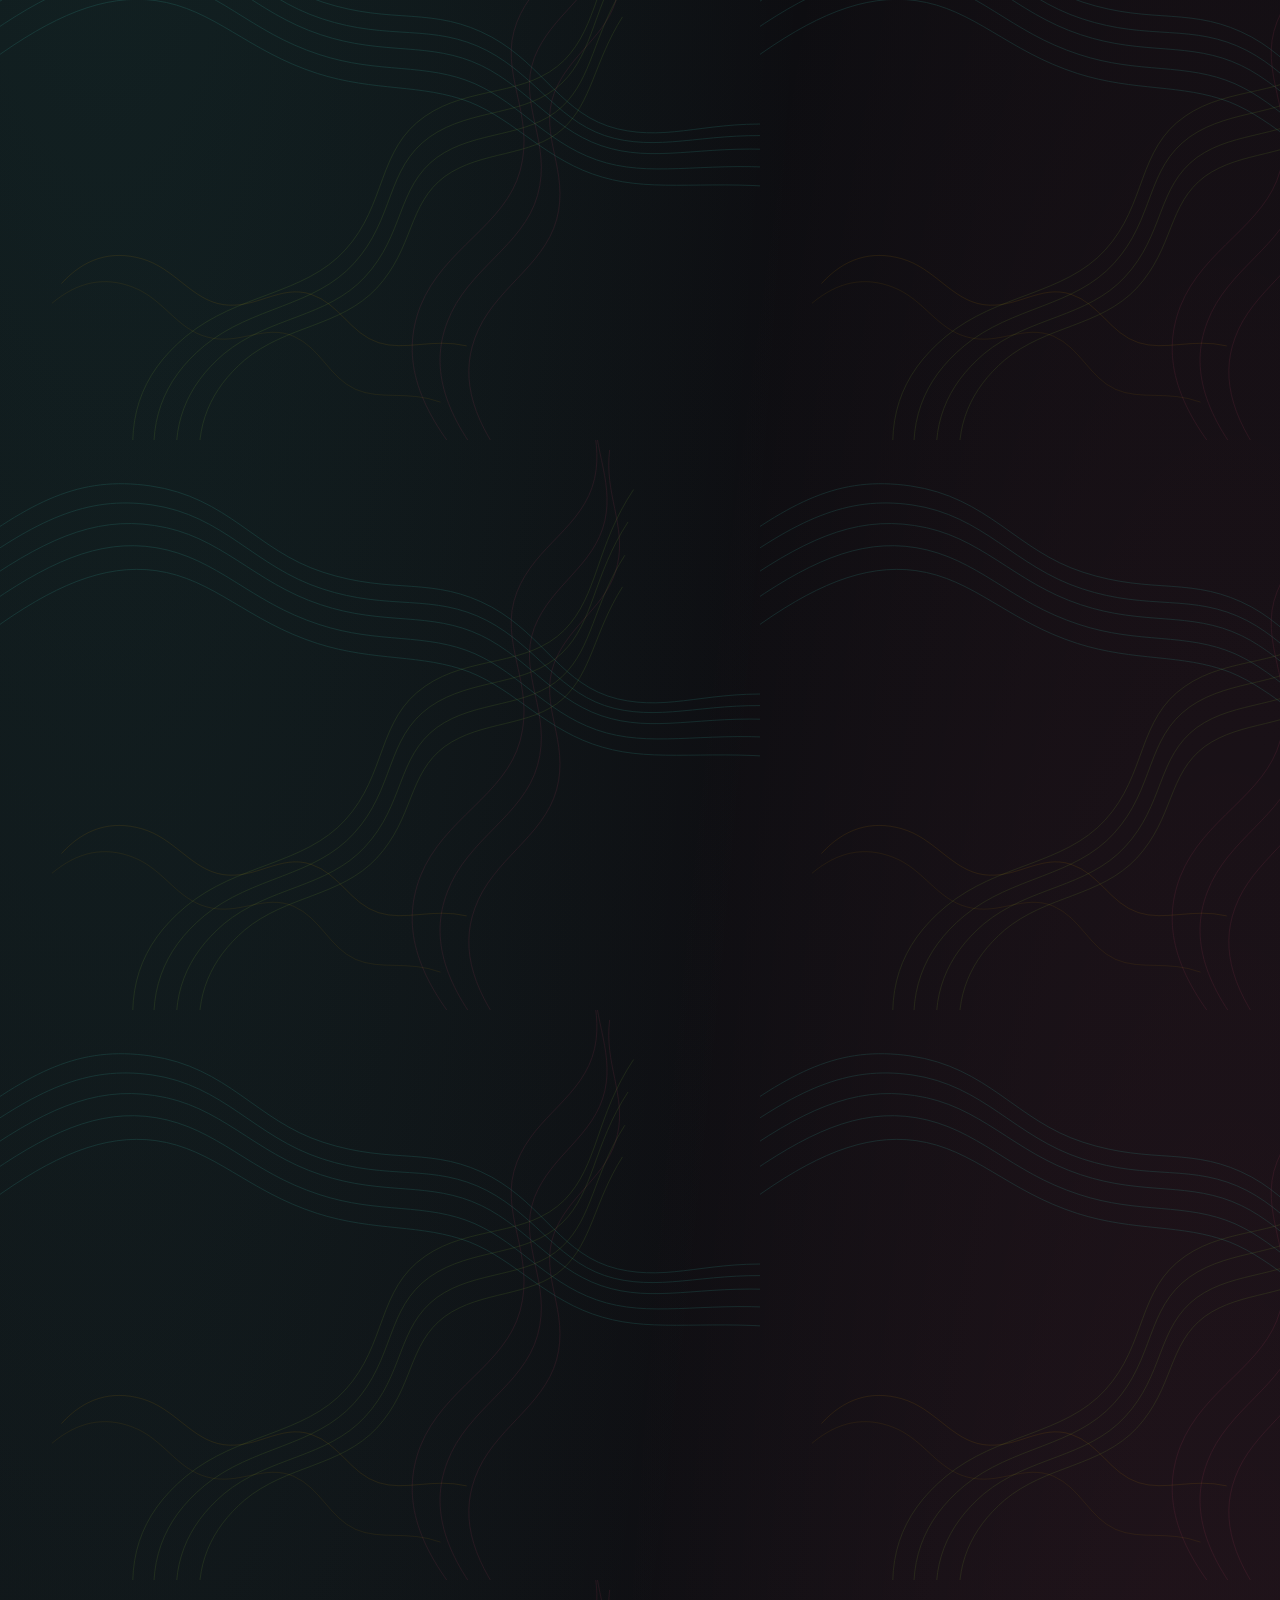
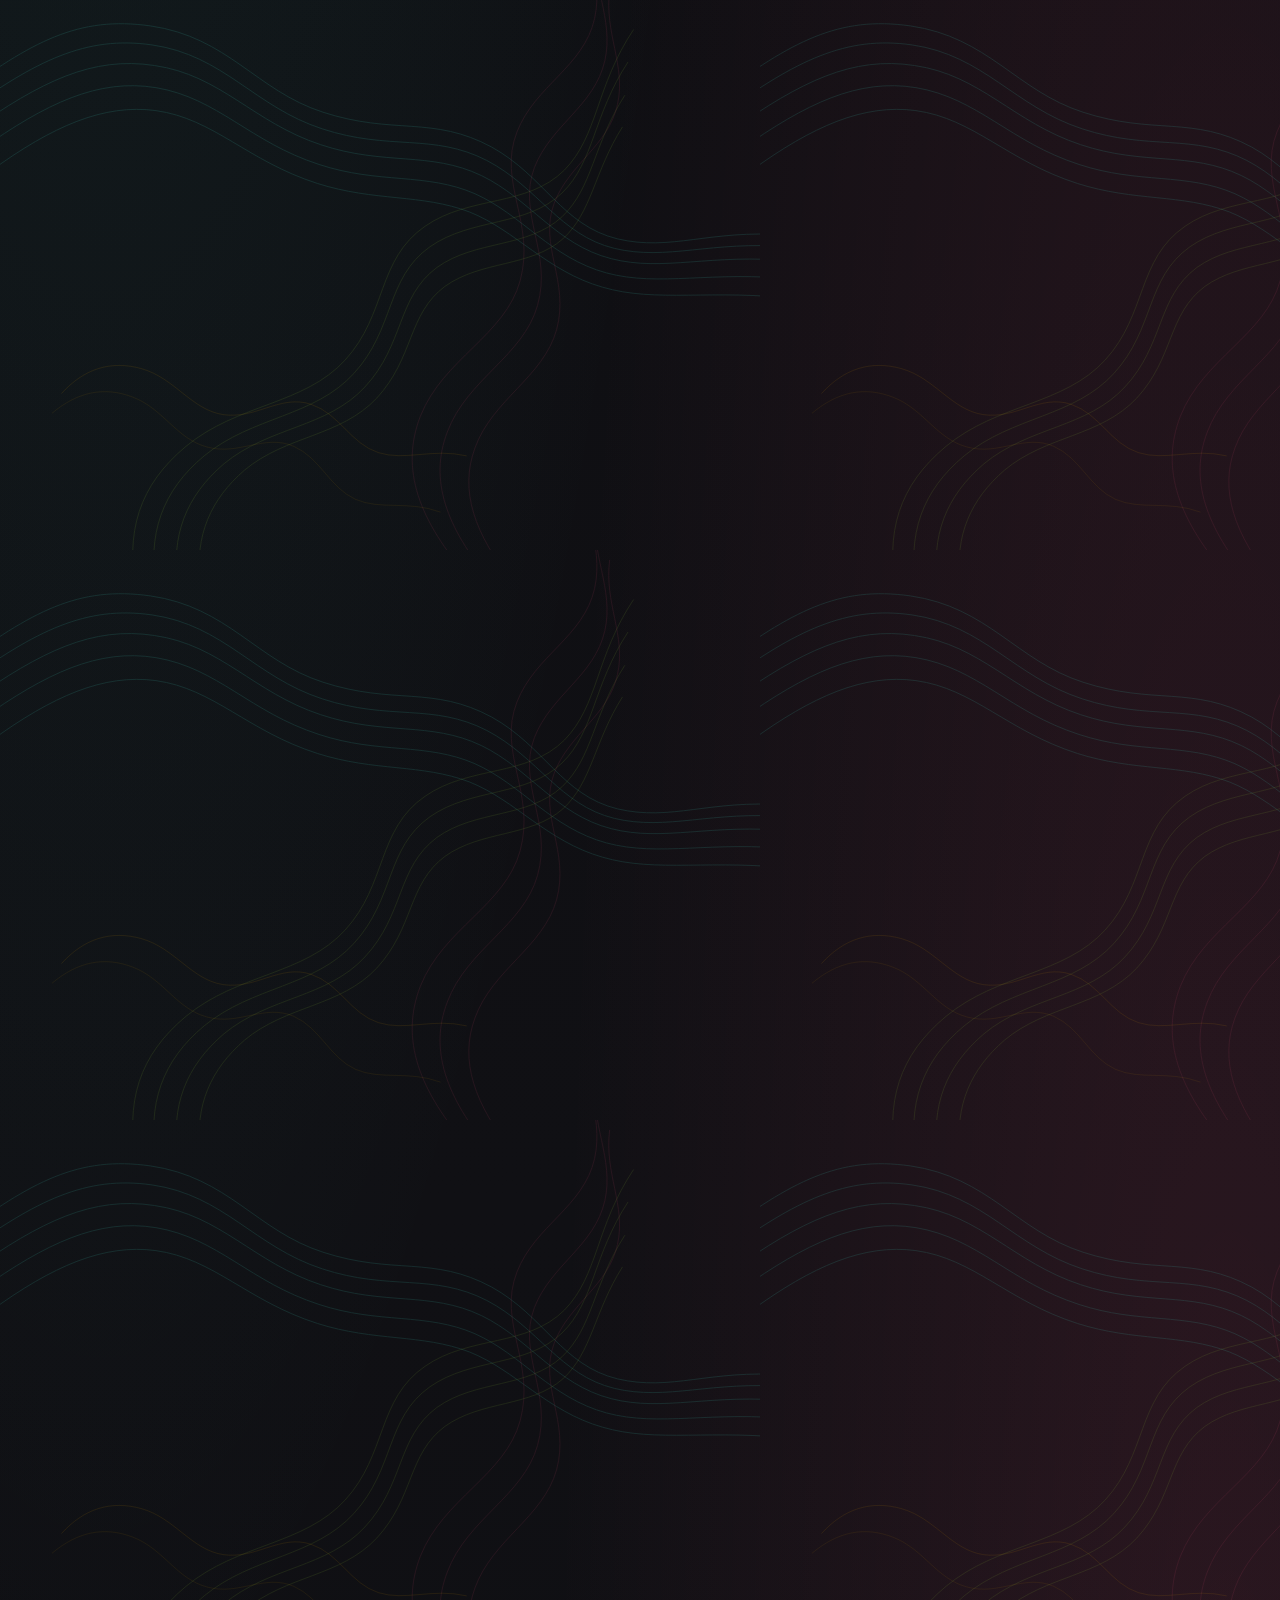
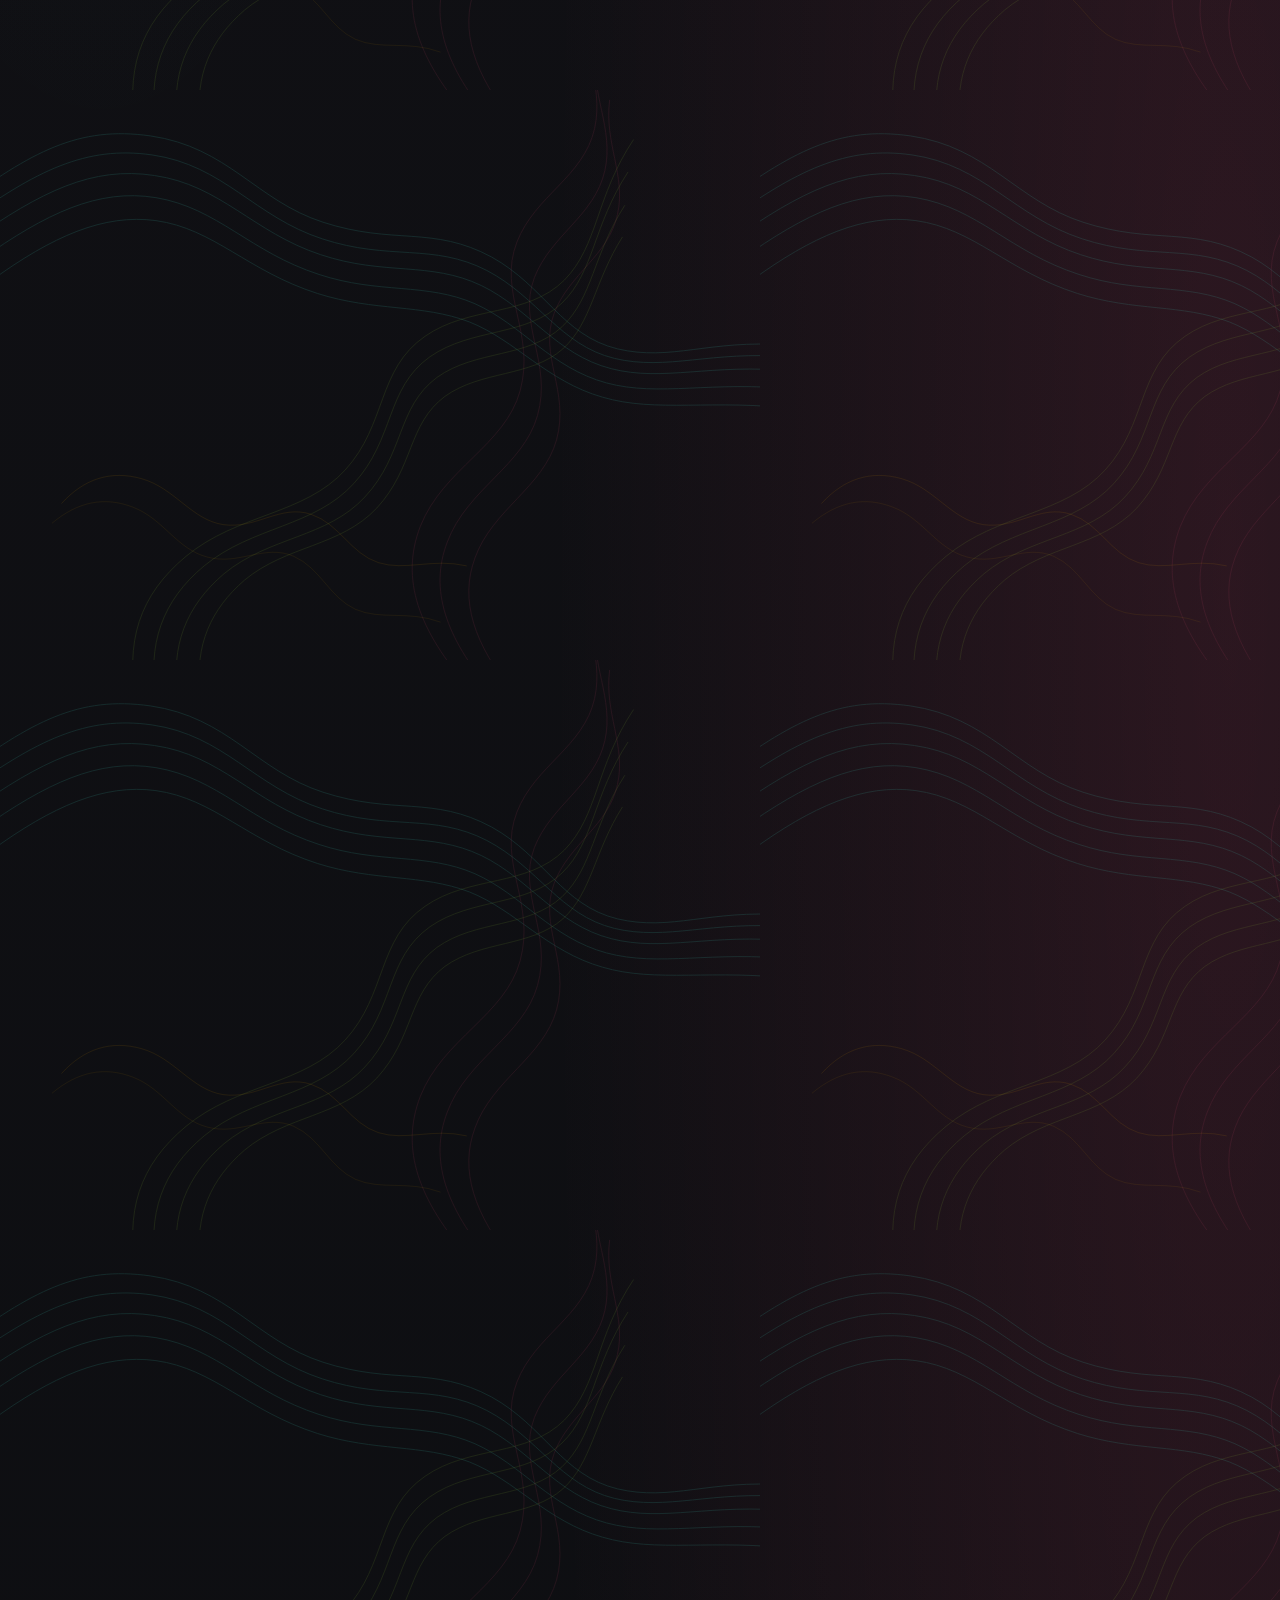
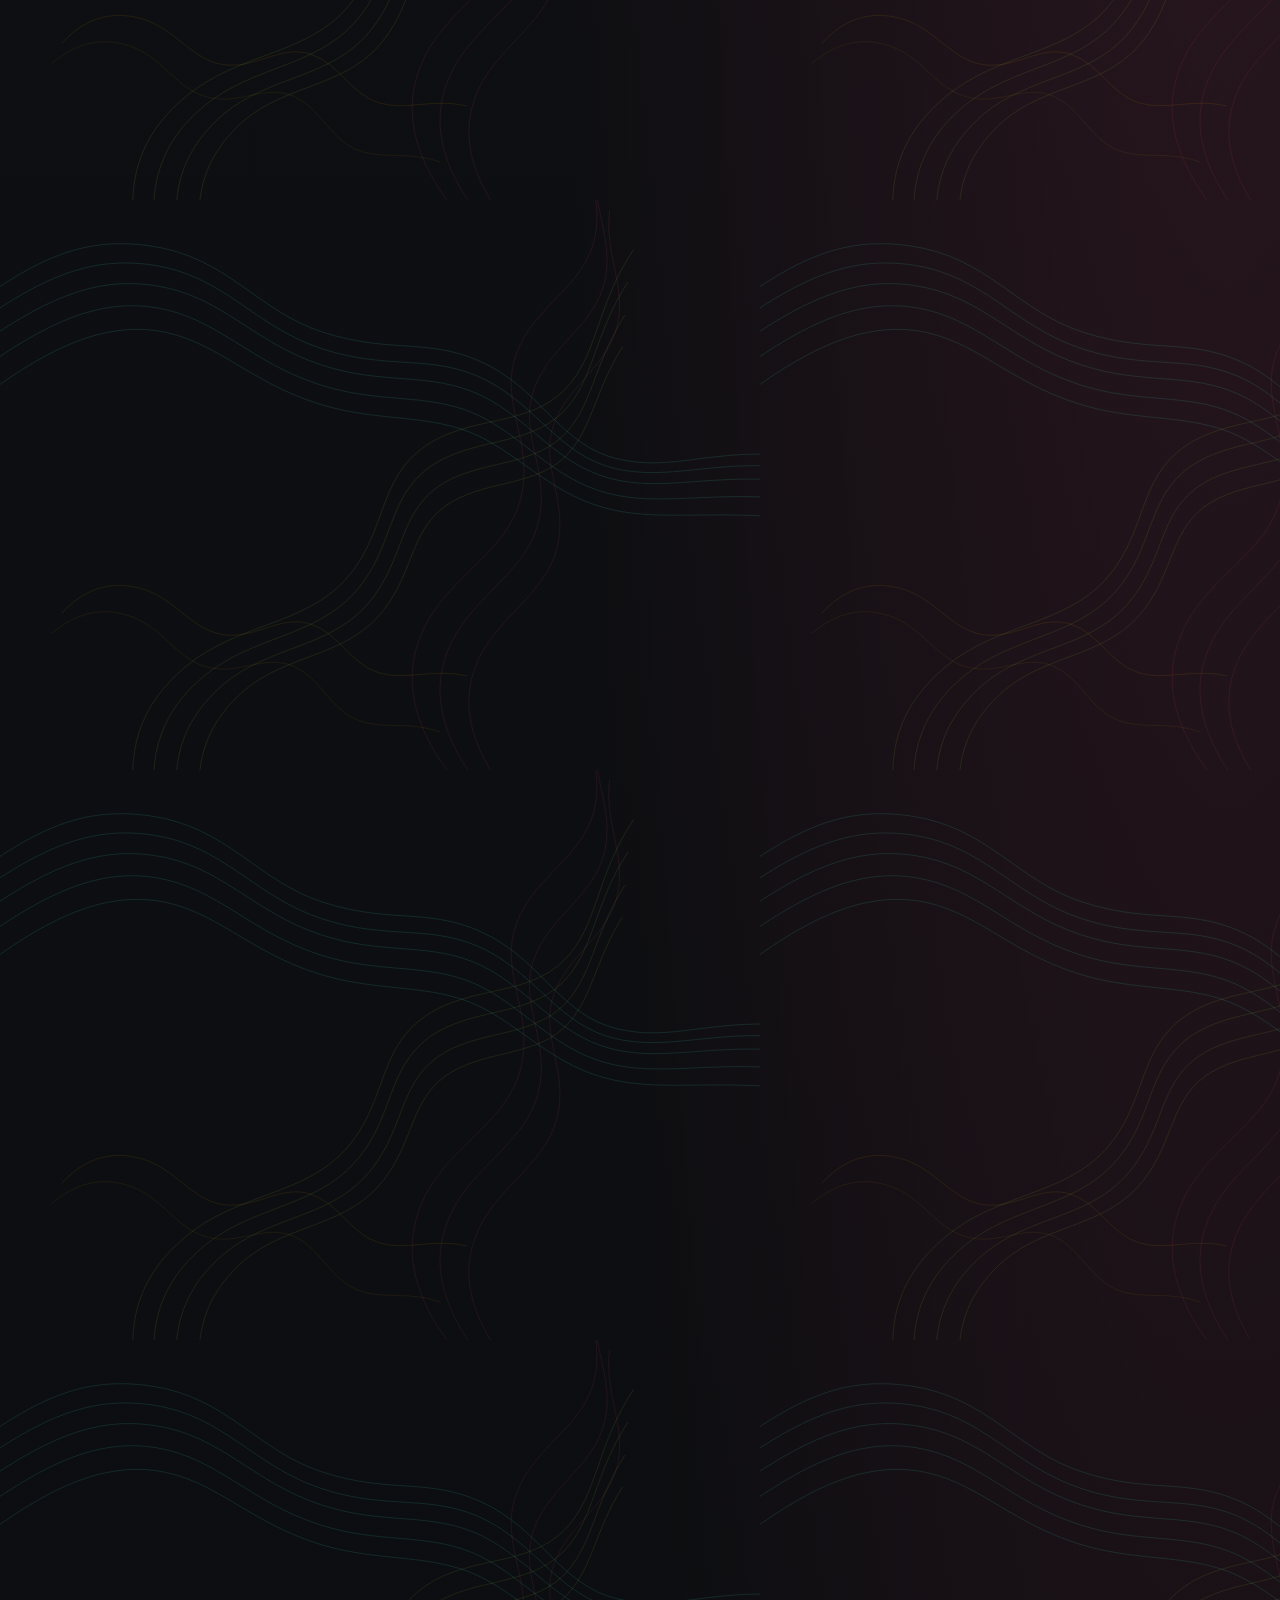
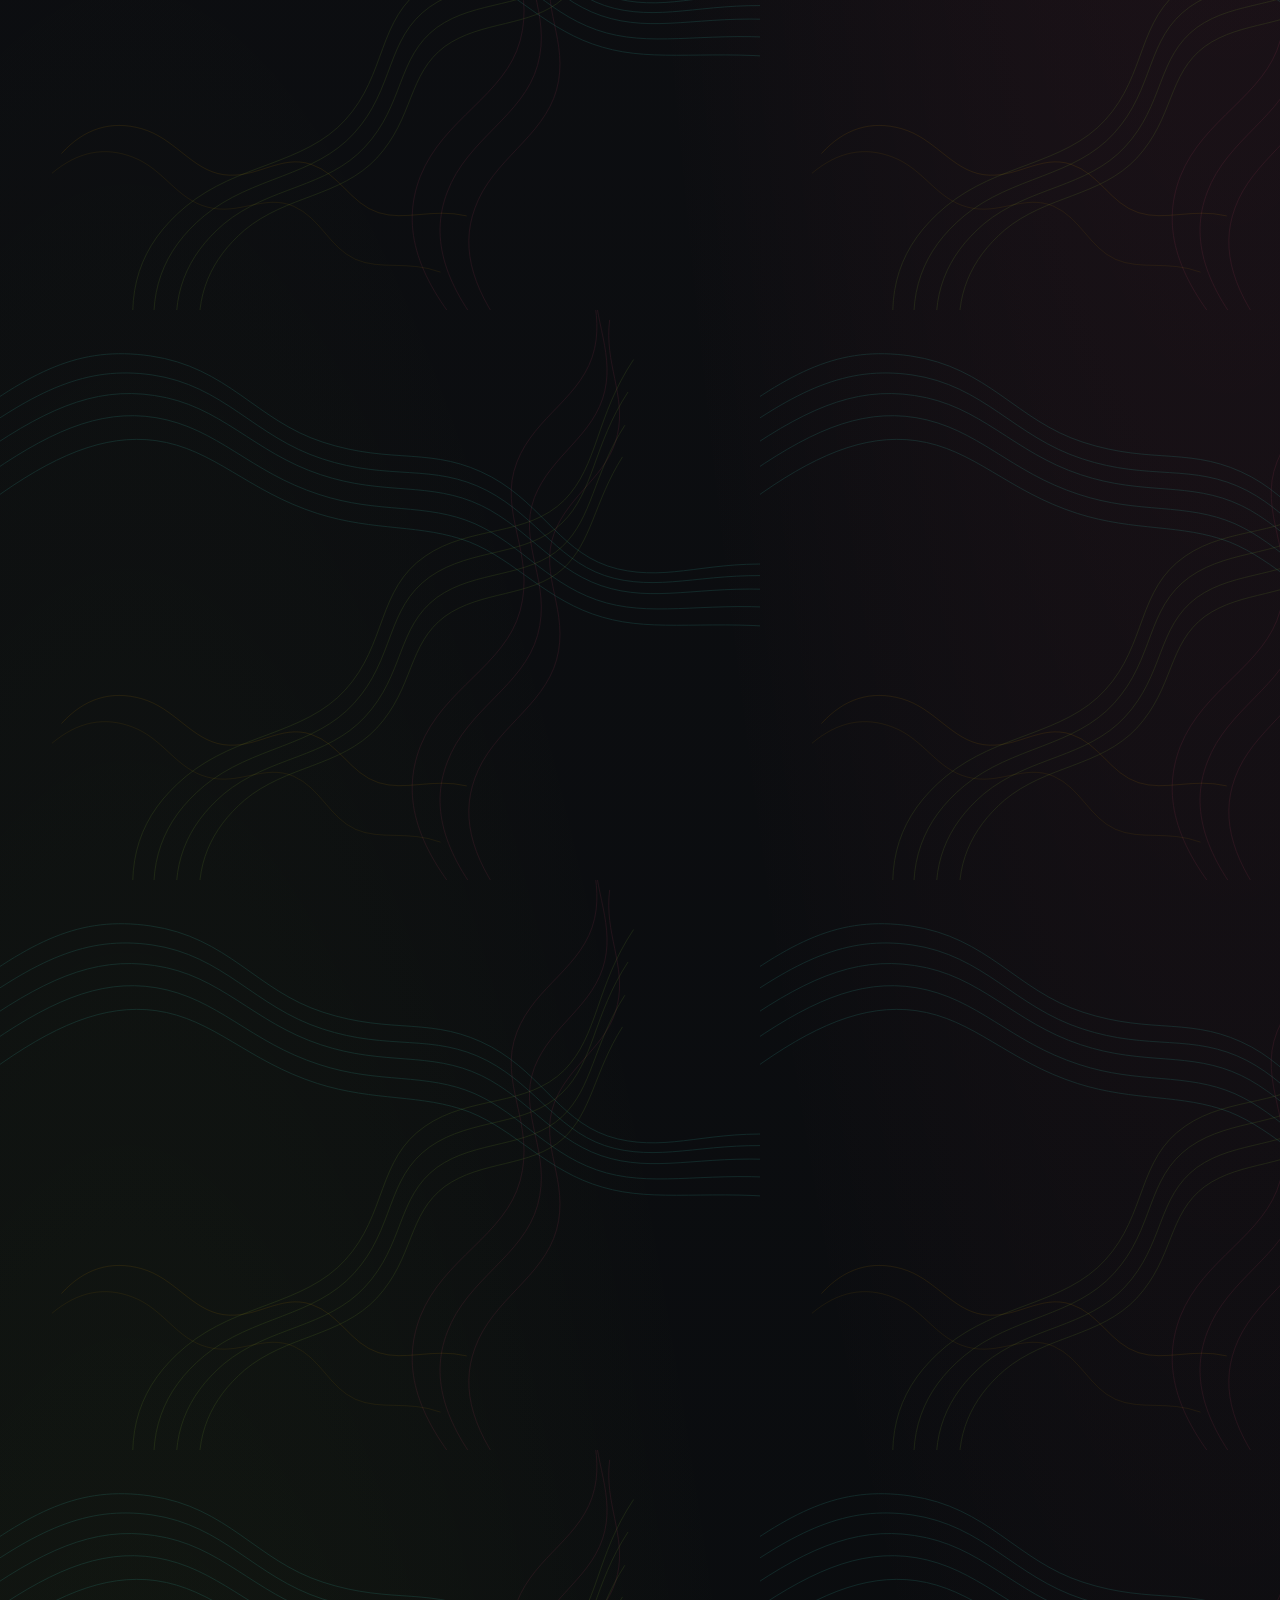
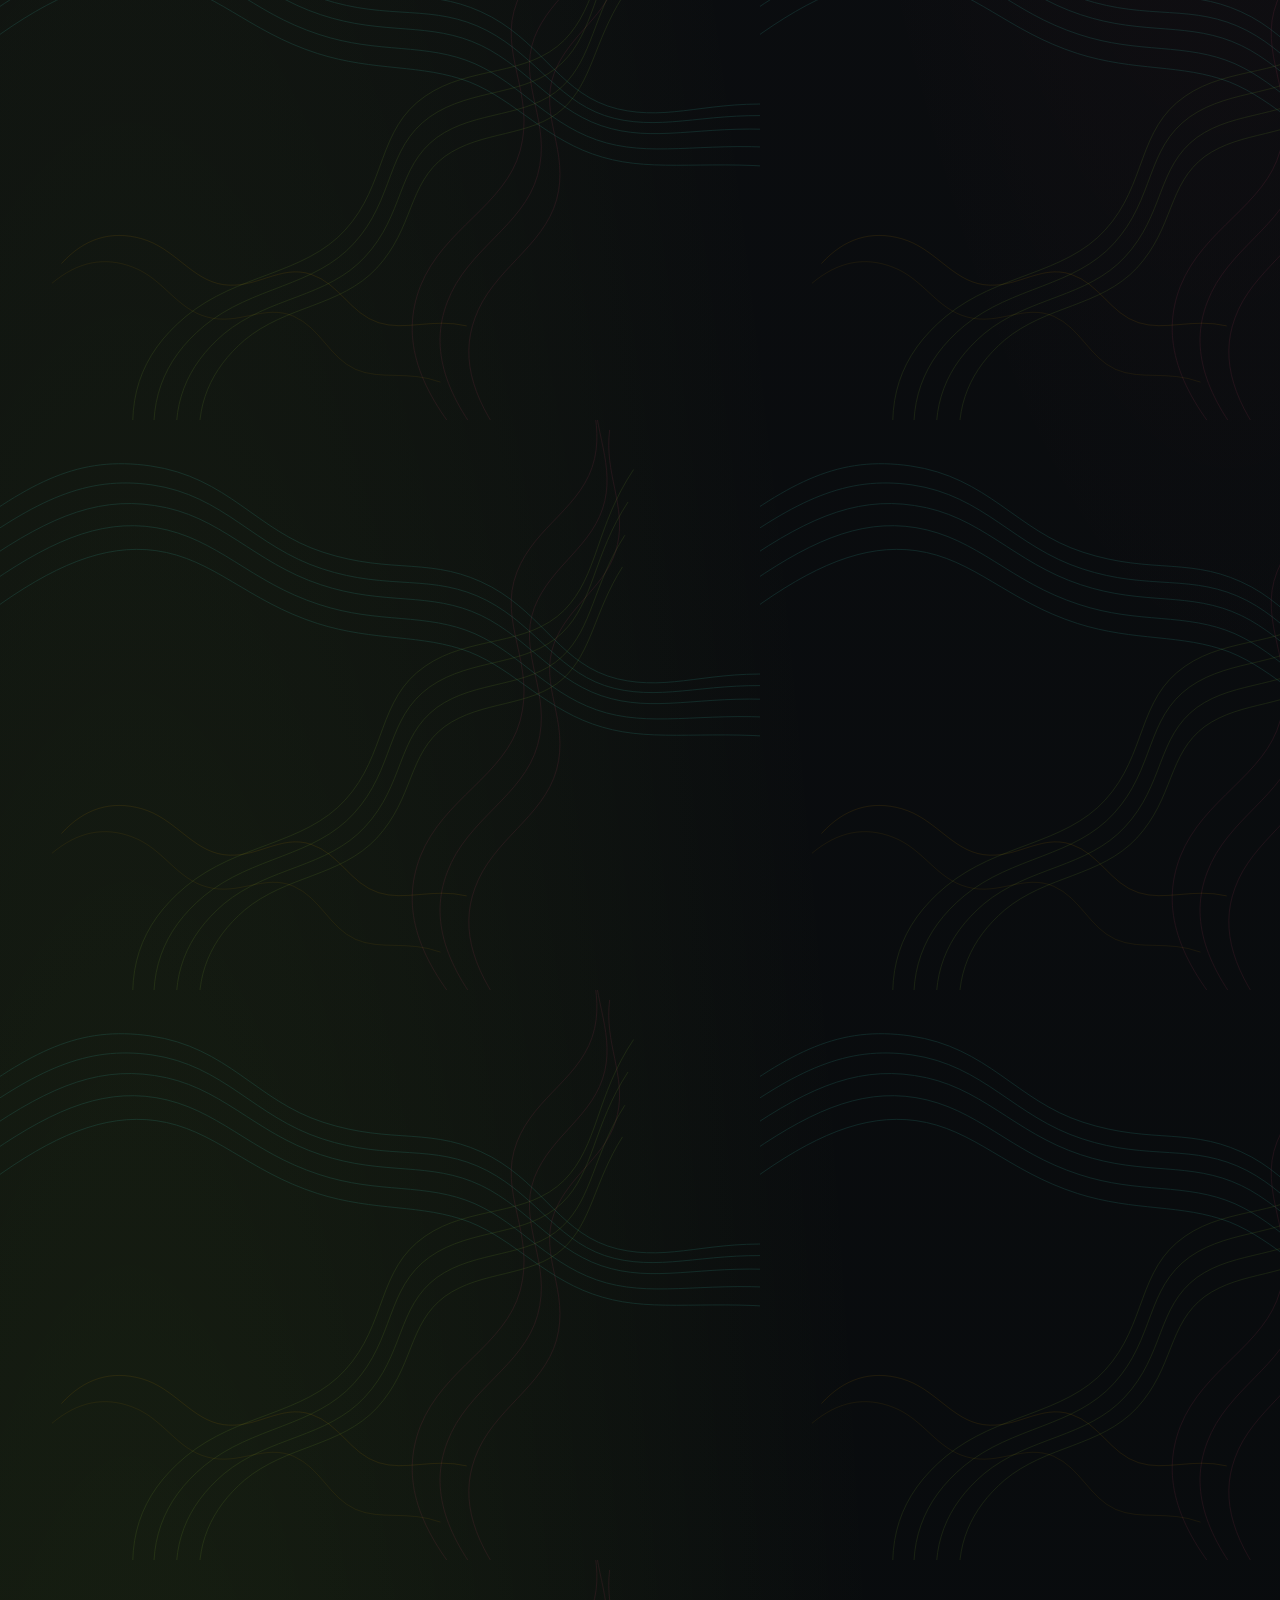
==== commit 1578963e: "Add three Mind Matter drawings to the gallery" ====
--- a/index.html
+++ b/index.html
@@ -30,7 +30,7 @@
     <link rel="alternate" hreflang="de" href="https://jannikbreder456-coder.github.io/mind.matter.art/?lang=de">
     <link rel="alternate" hreflang="x-default" href="https://jannikbreder456-coder.github.io/mind.matter.art/">
     <link rel="preload" href="img/optimized/meditate.webp" as="image" type="image/webp" fetchpriority="high">
-    <link rel="stylesheet" href="stylesheet.css?v=20260715-3">
+    <link rel="stylesheet" href="stylesheet.css?v=20261111-1">
     <script type="application/ld+json">
         {
             "@context": "https://schema.org",
@@ -204,6 +204,18 @@
             <!-- Hier neue Galerie-Bilder einfügen: den figure-Block kopieren,
                  src, alt-Text und figcaption anpassen. -->
             <div class="lookbook-grid">
+                <figure class="lookbook-item lookbook-large lookbook-artwork reveal">
+                    <img src="img/optimized/mind-matter-ornamentzeichnung.webp" alt="Hand-drawn organic frame with a profile and flowing leaf shapes" loading="lazy" decoding="async">
+                    <figcaption data-i18n="gallery.ornamentDrawing">Ornament Drawing</figcaption>
+                </figure>
+                <figure class="lookbook-item lookbook-artwork reveal">
+                    <img src="img/optimized/mind-matter-sketchbook.webp" alt="Open sketchbook with figure studies drawn in blue ink" loading="lazy" decoding="async">
+                    <figcaption data-i18n="gallery.sketchbook">Sketchbook</figcaption>
+                </figure>
+                <figure class="lookbook-item lookbook-artwork reveal">
+                    <img src="img/optimized/mind-matter-skizze.webp" alt="Black line drawing of layered organic shapes and two flowers" loading="lazy" decoding="async">
+                    <figcaption data-i18n="gallery.sketch">Sketch</figcaption>
+                </figure>
                 <figure class="lookbook-item lookbook-large reveal">
                     <img src="img/optimized/missed-opportunities-original.webp?v=20260715-1" alt="Missed Opportunities original artwork in decorative example frame" loading="lazy" decoding="async">
                     <figcaption data-i18n="gallery.missedOriginal">Missed Opportunities - original shown in an example frame; frame not included</figcaption>
@@ -446,6 +458,6 @@
         </div>
     </footer>
 
-    <script src="script.js?v=20260715-12" defer></script>
+    <script src="script.js?v=20261111-1" defer></script>
 </body>
 </html>
--- a/stylesheet.css
+++ b/stylesheet.css
@@ -678,6 +678,25 @@
     font-weight: 900;
 }
 
+.lookbook-item.lookbook-artwork {
+    display: grid;
+    grid-template-rows: 1fr auto;
+    align-items: center;
+    min-height: 0;
+}
+
+.lookbook-artwork img {
+    display: block;
+    height: auto;
+    min-height: 0;
+    filter: none;
+}
+
+.lookbook-artwork figcaption {
+    position: static;
+    background: none;
+}
+
 .artist-section {
     display: grid;
     grid-template-columns: 1fr 420px;
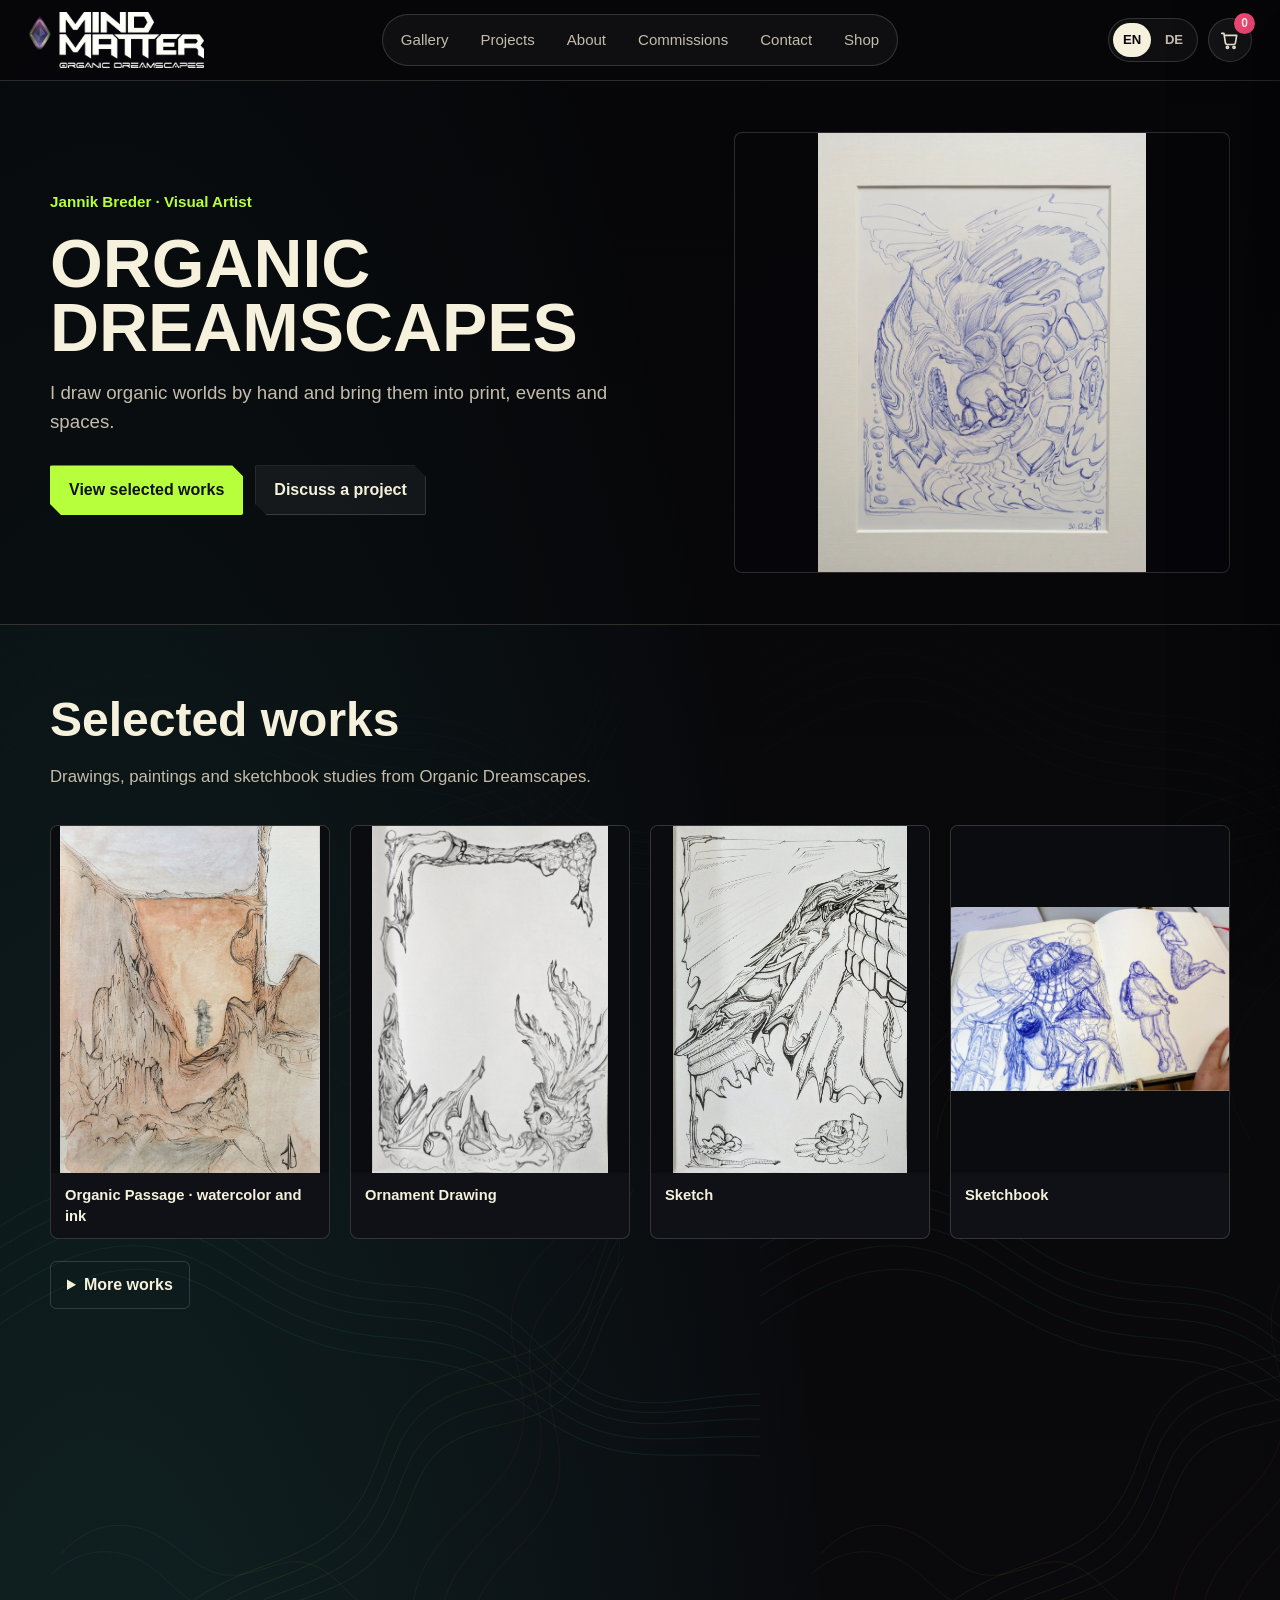
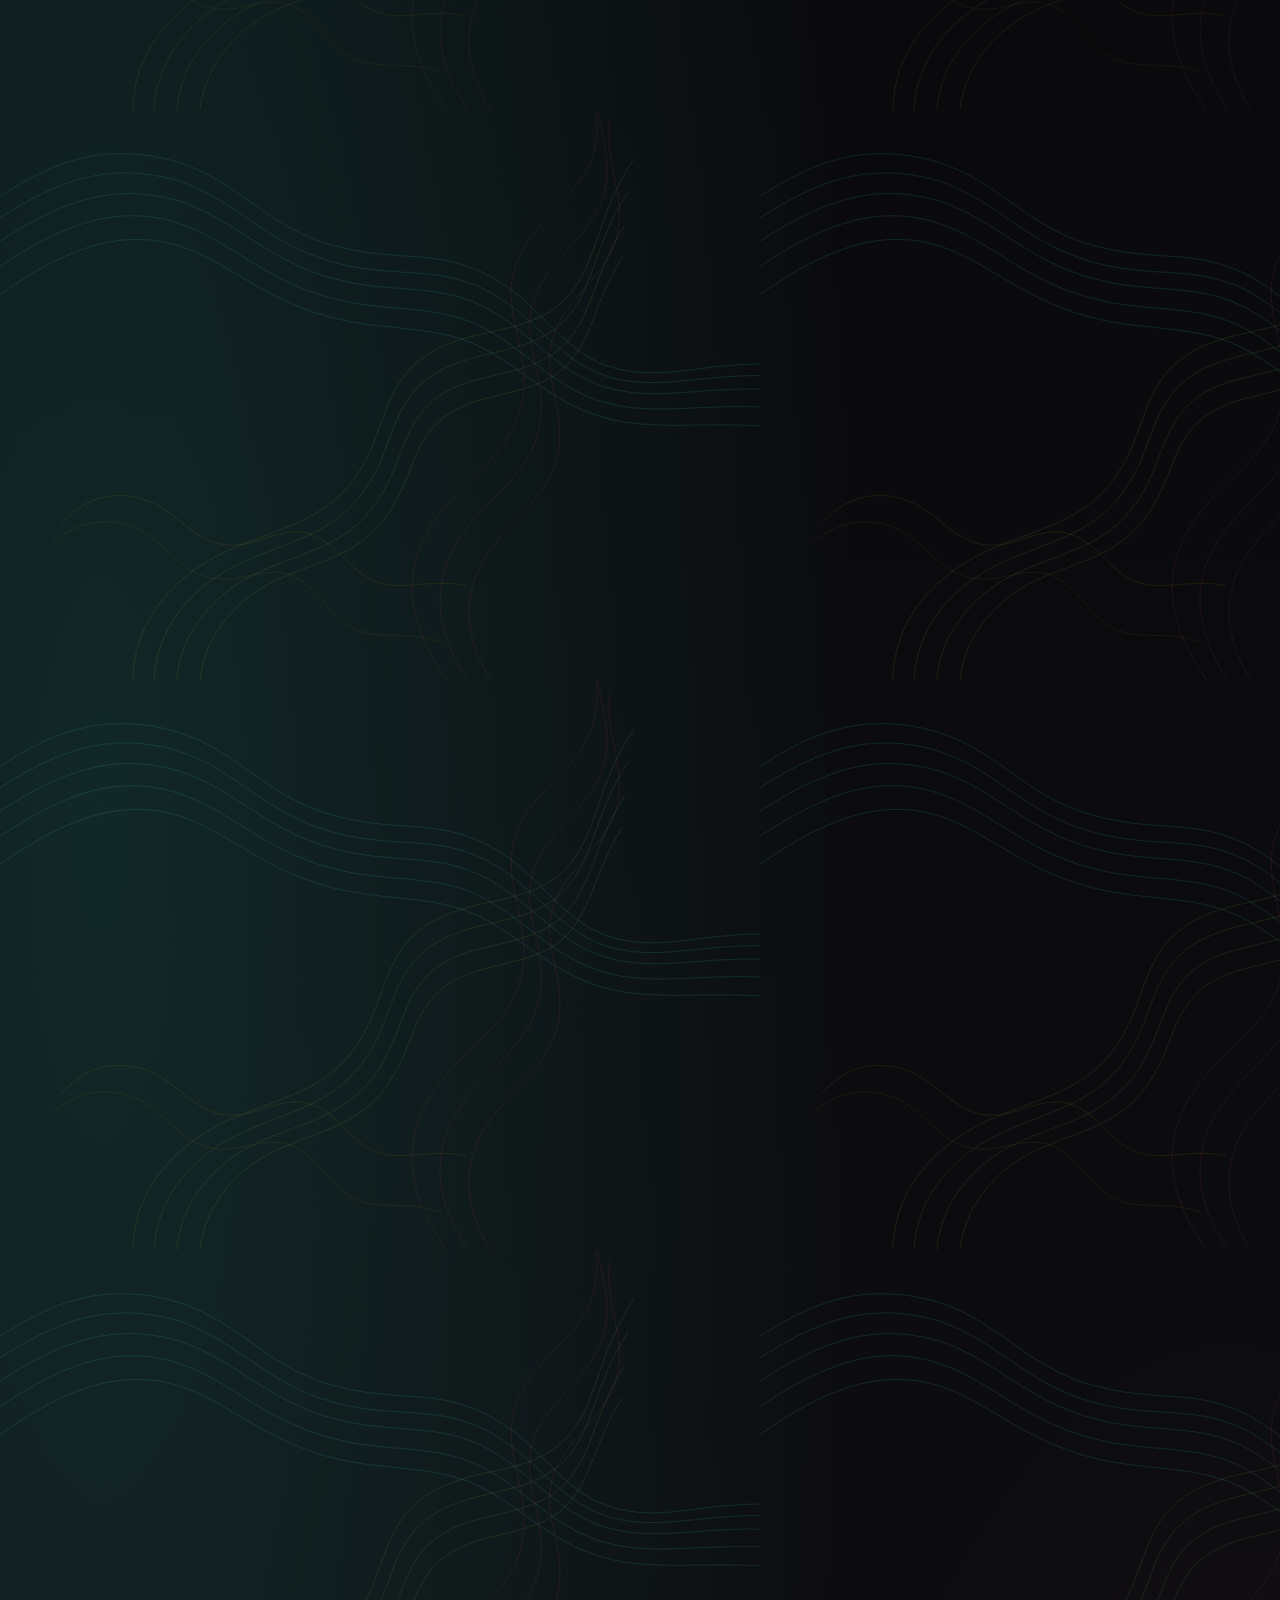
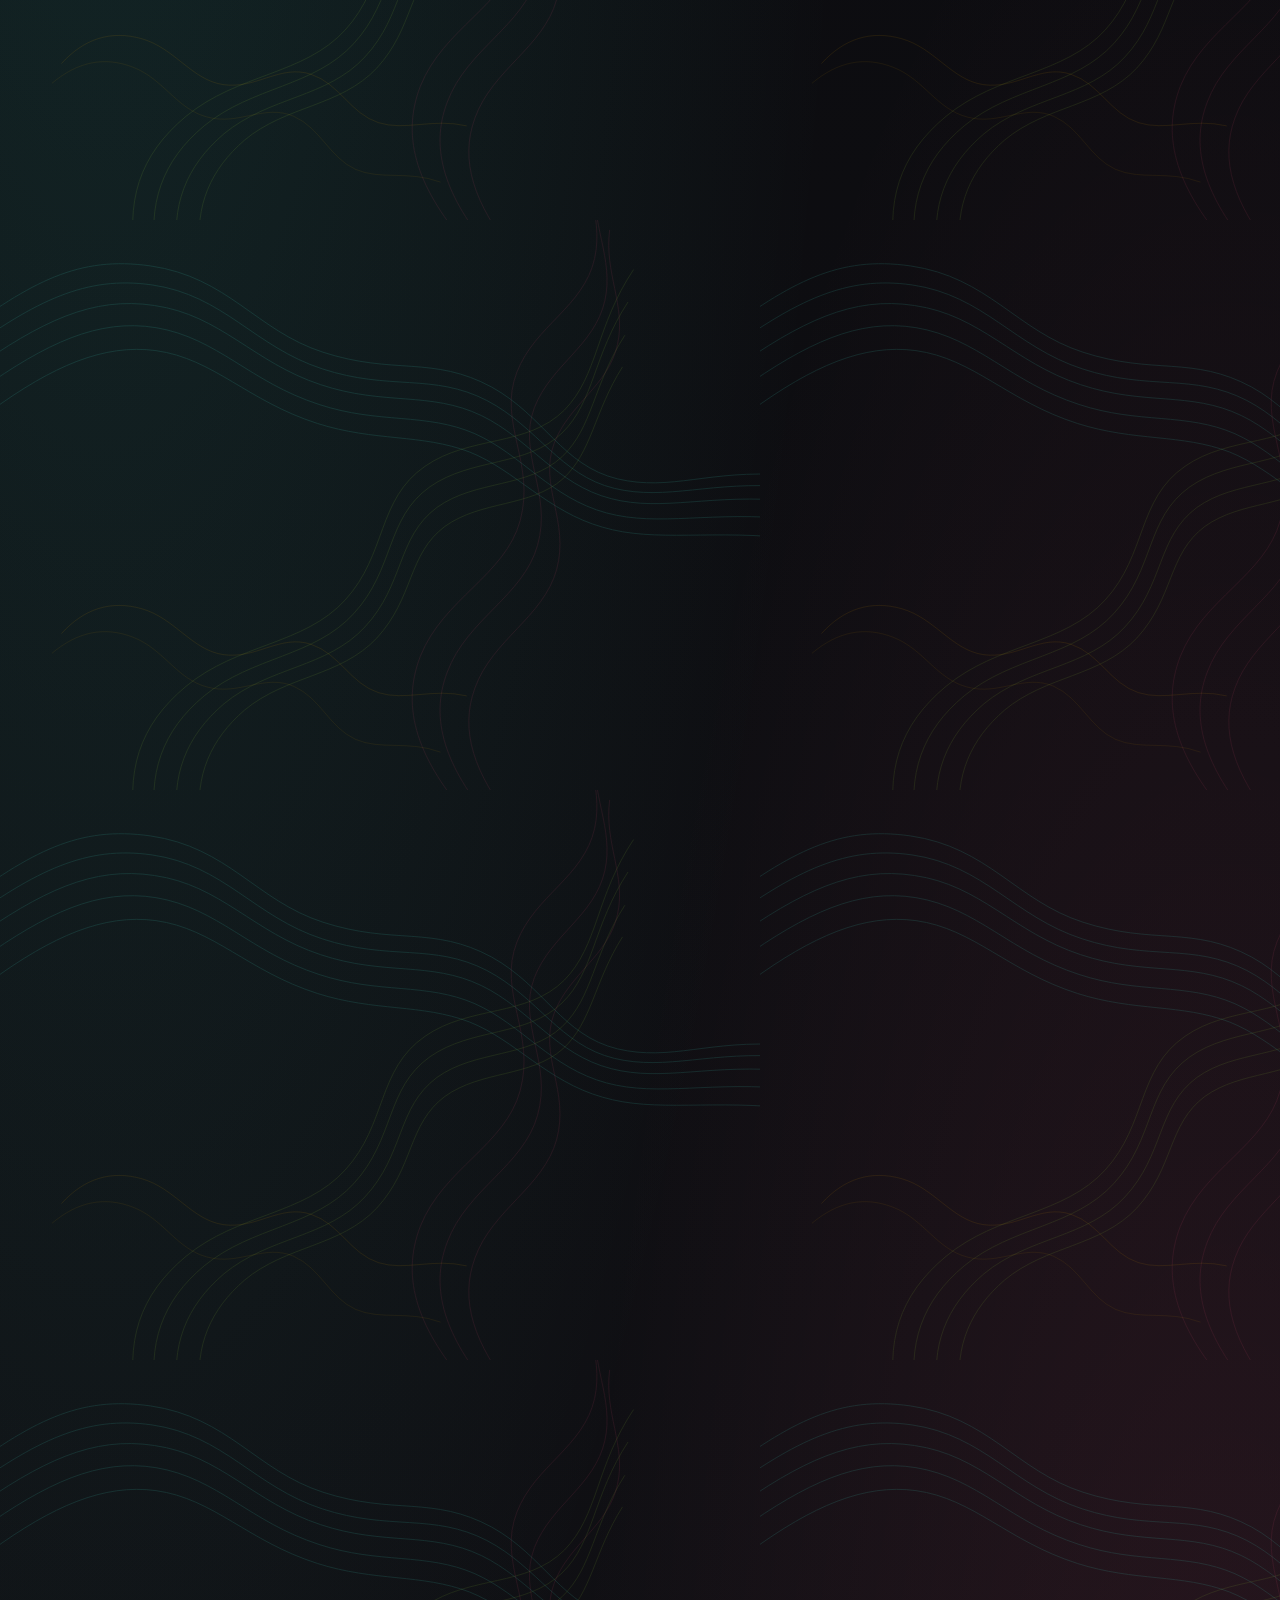
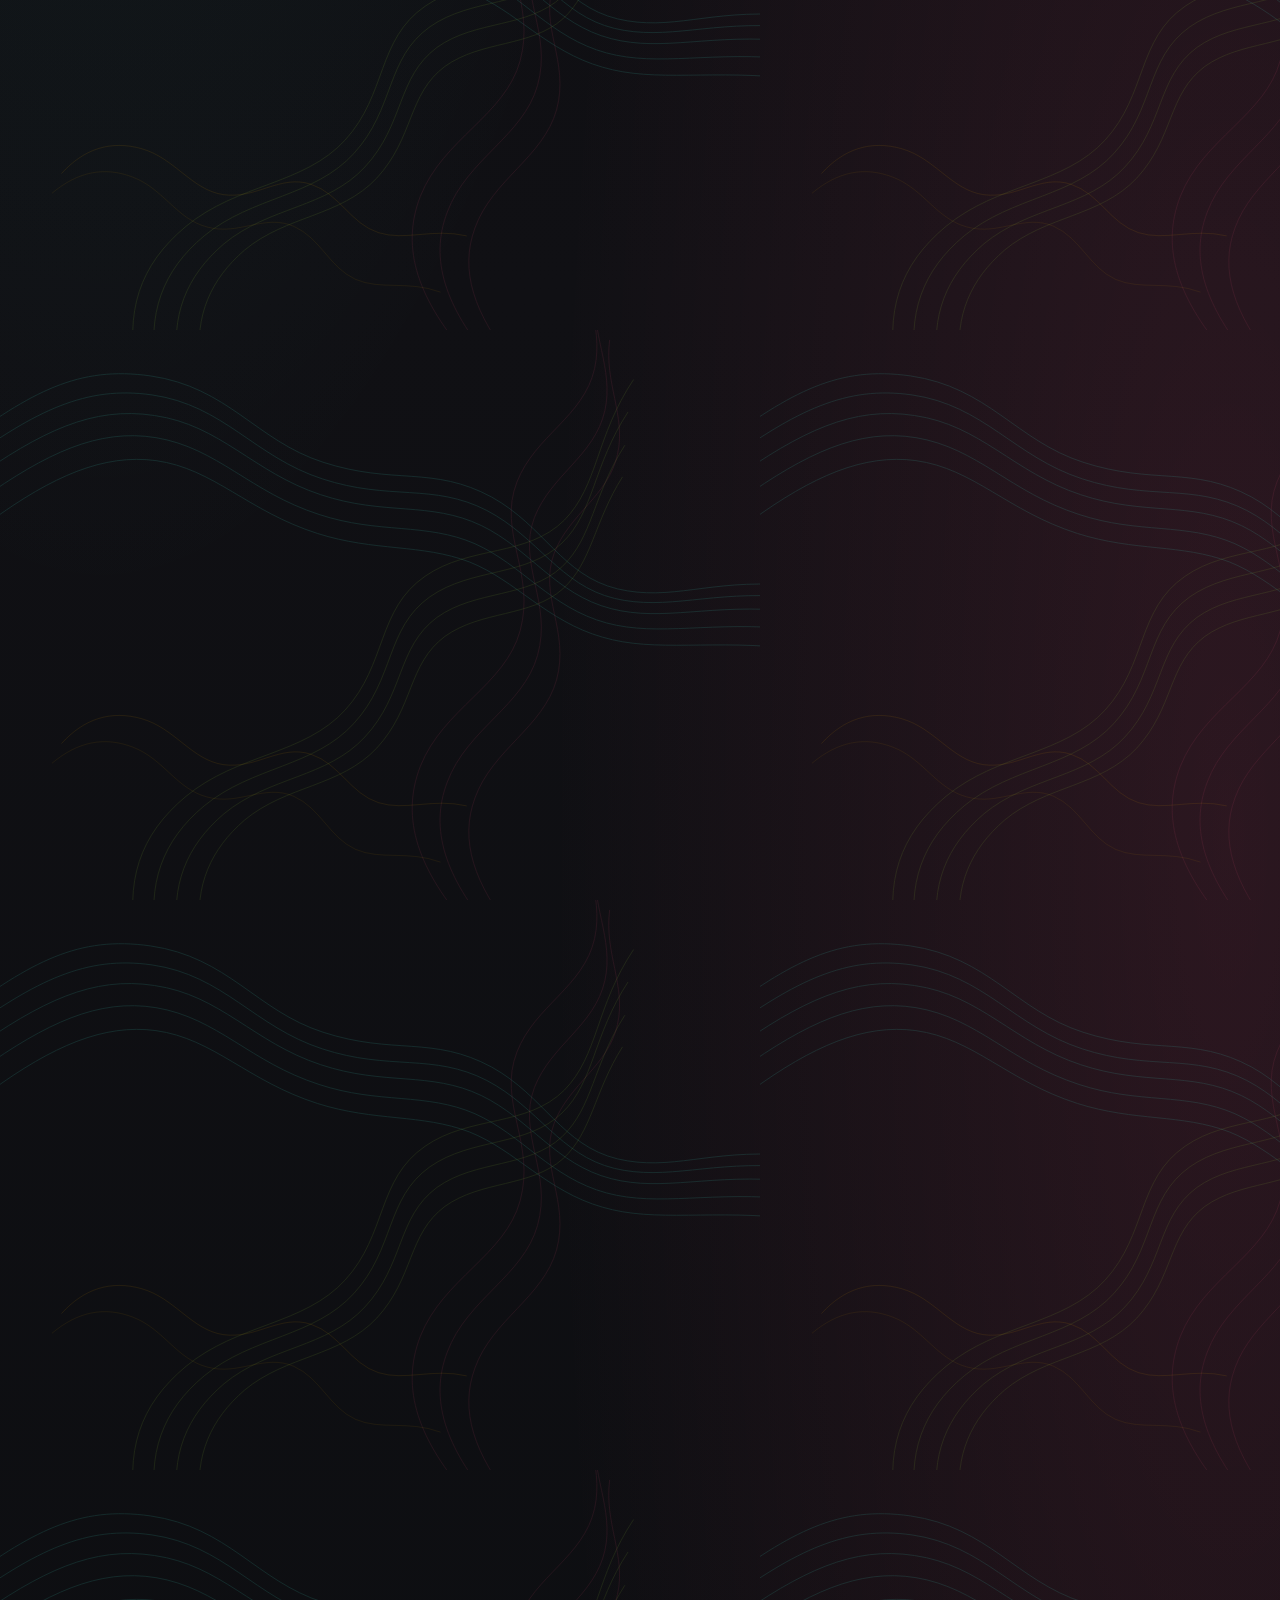
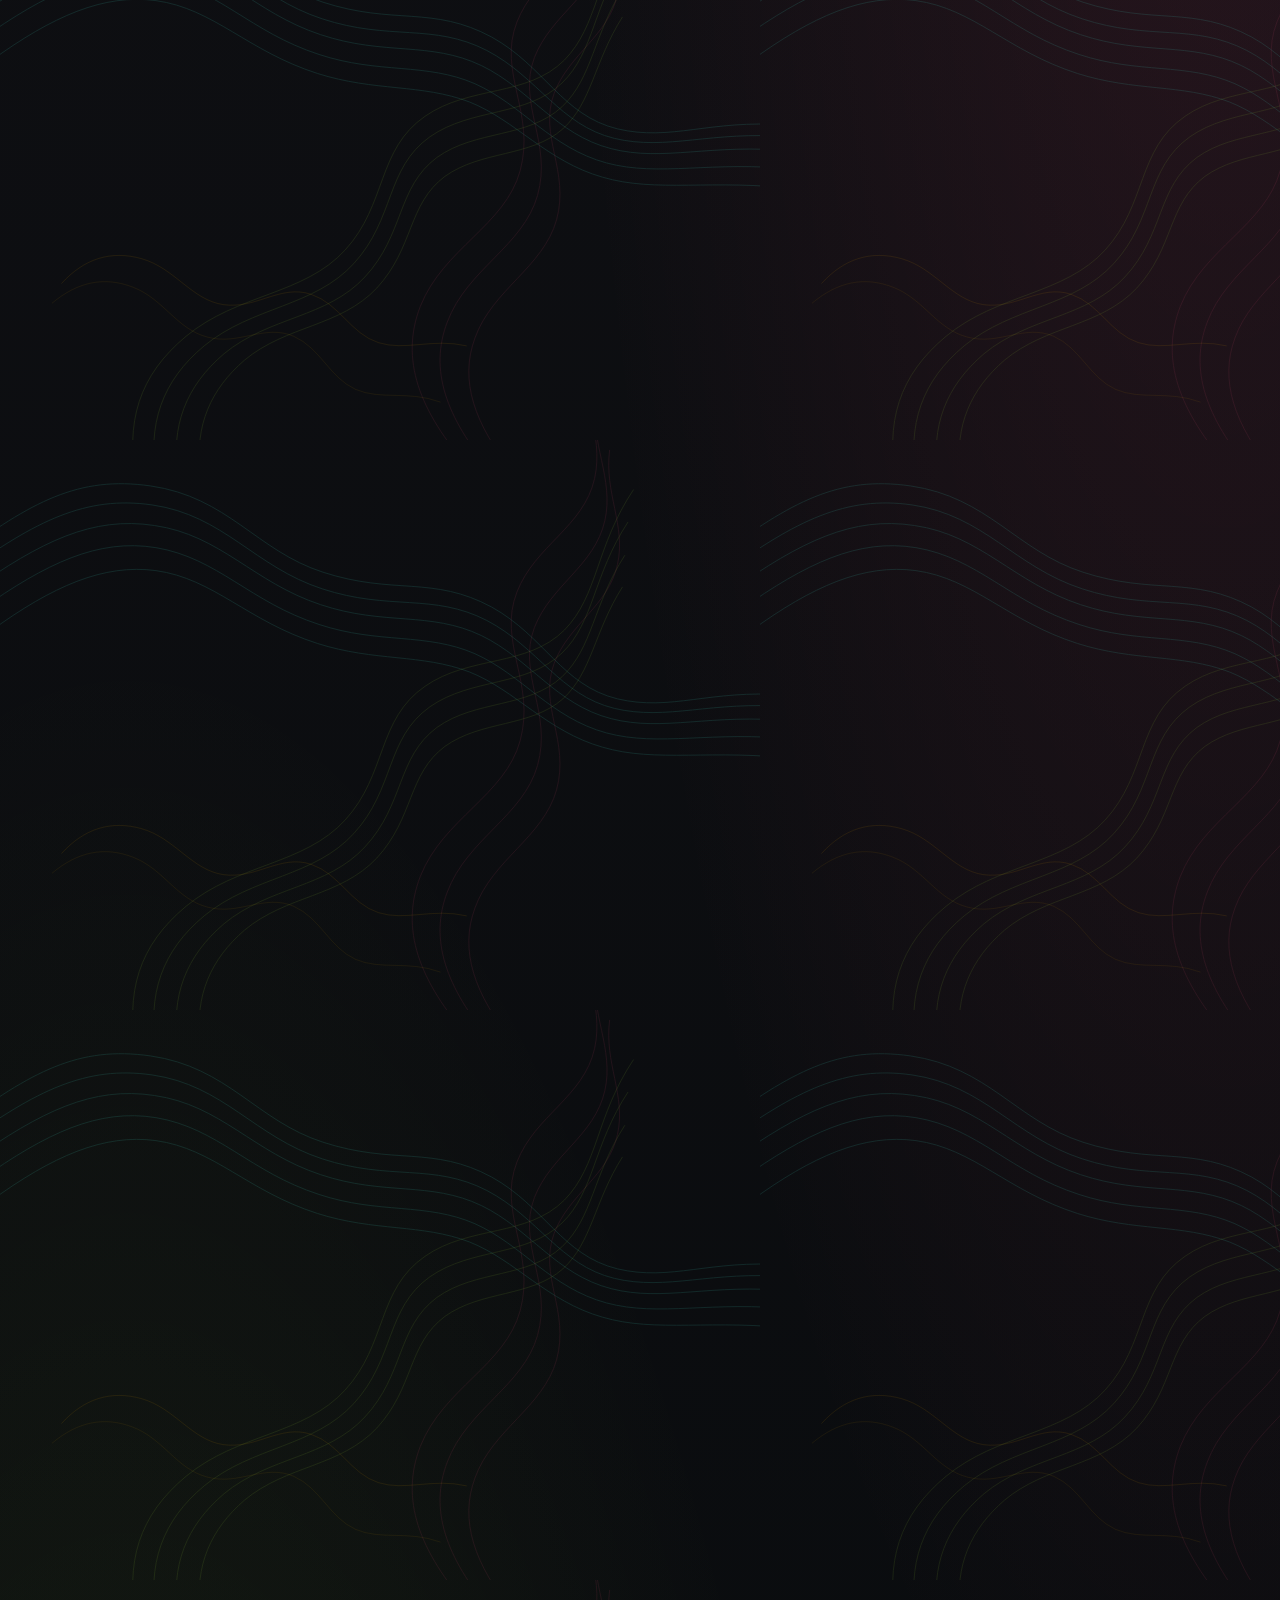
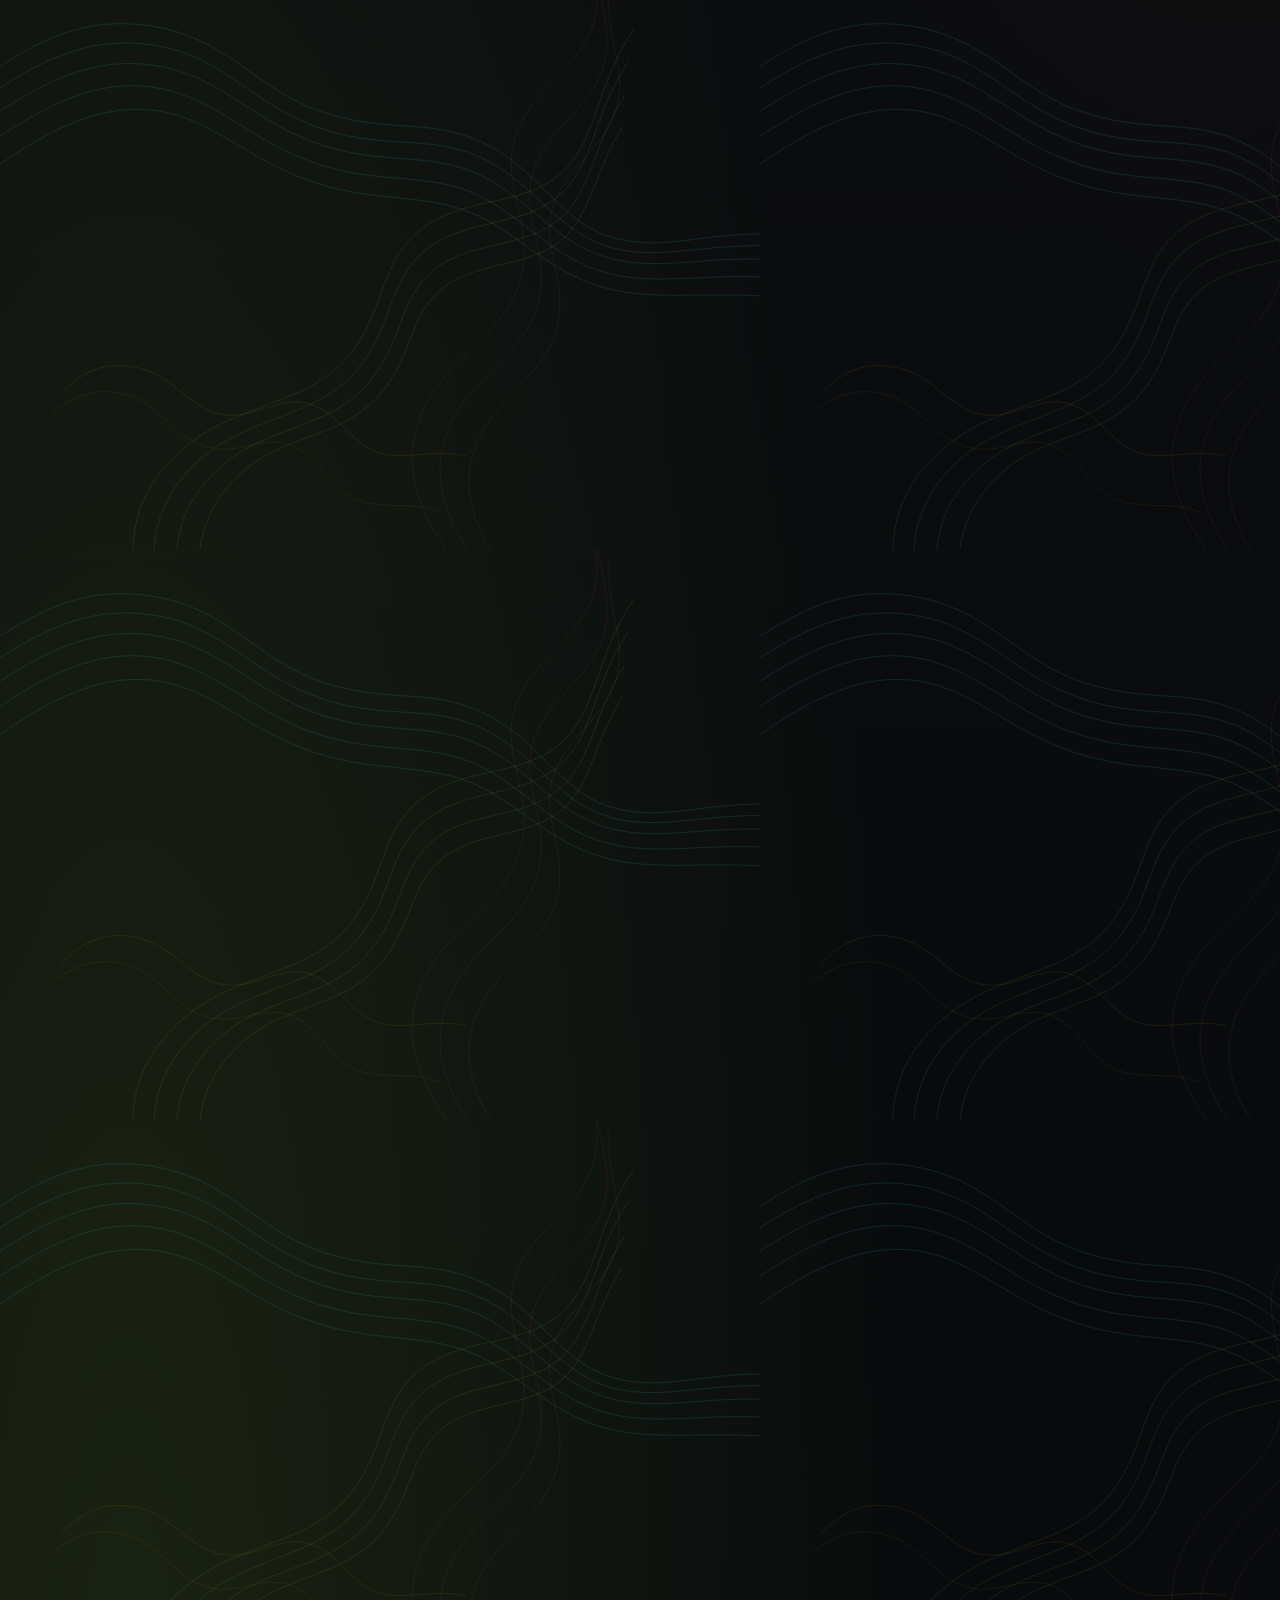
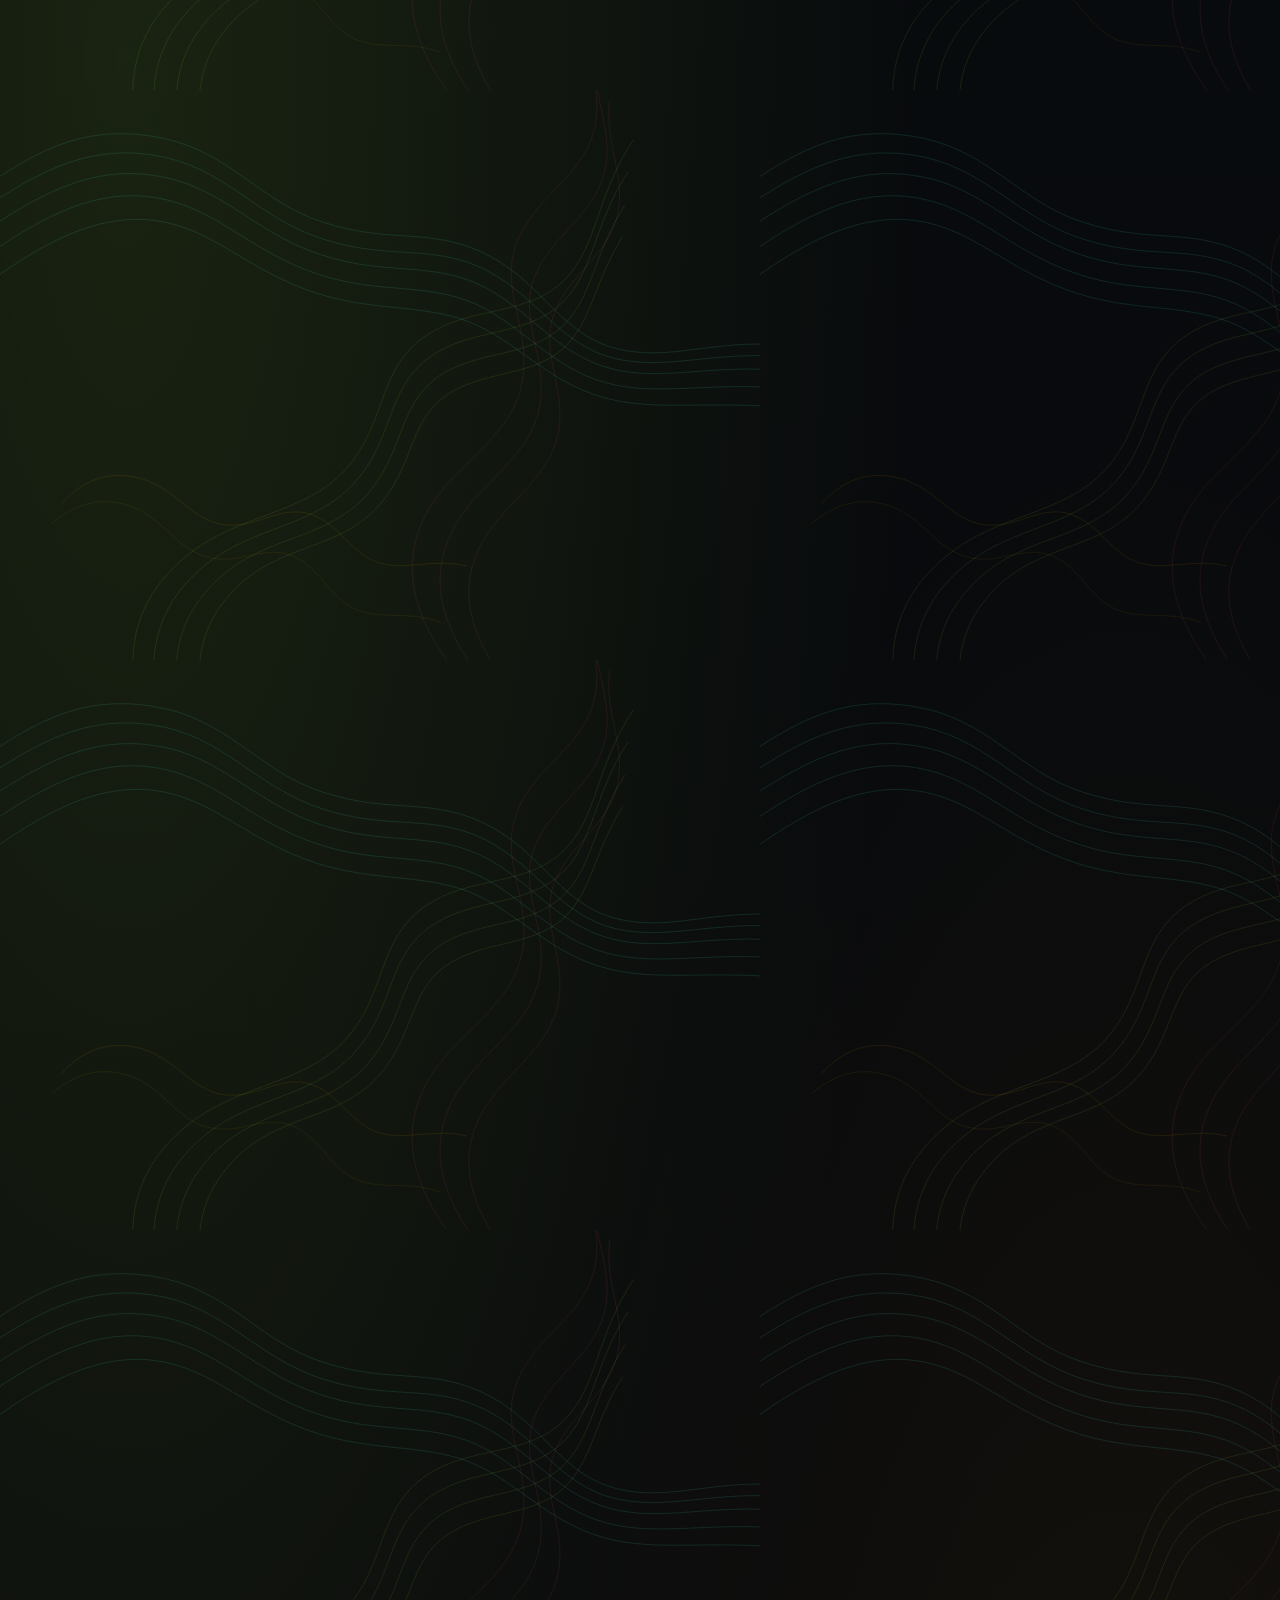
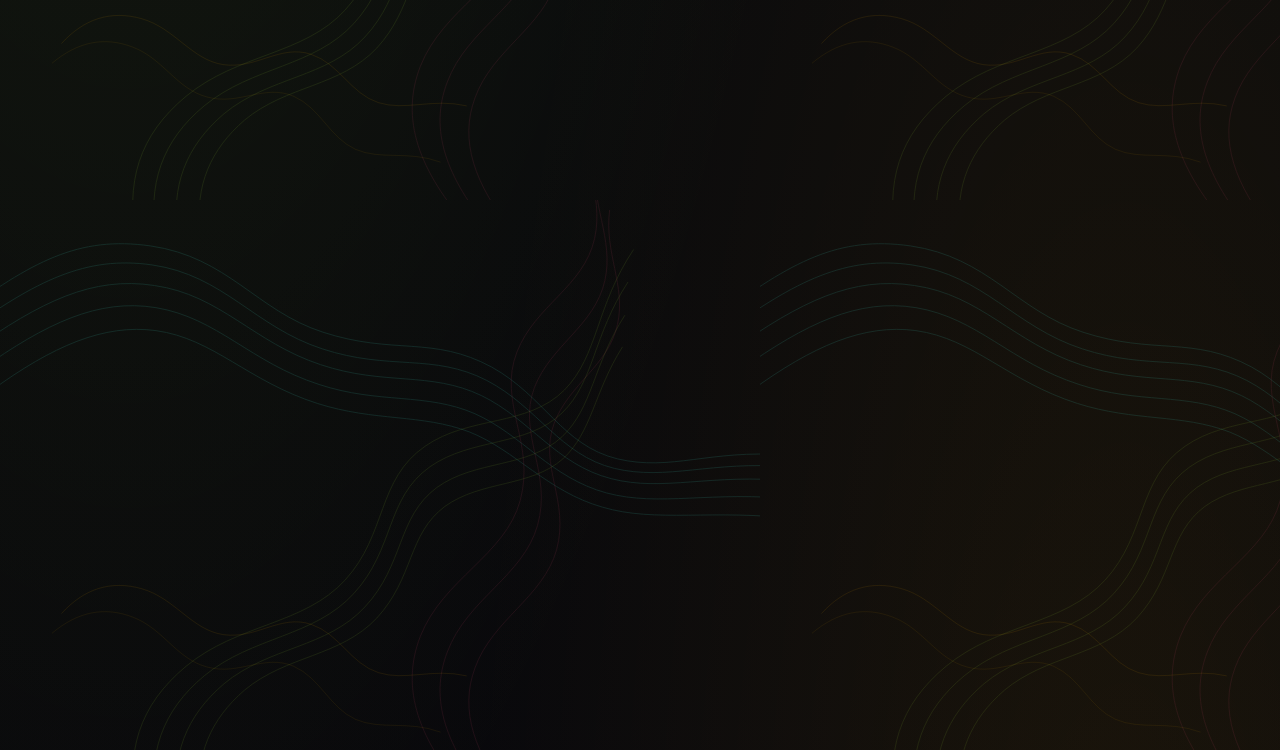
==== commit 6e1b8257: "Lead the artist portfolio with selected works" ====
--- a/index.html
+++ b/index.html
@@ -3,7 +3,7 @@
 <head>
     <meta charset="UTF-8">
     <meta name="viewport" content="width=device-width, initial-scale=1.0">
-    <meta name="description" content="Organic Dreamscapes by Jannik Breder: original art, fine-art prints, commissioned visuals, tattoo motifs, and spatial work.">
+    <meta name="description" content="Explore Jannik Breder’s Organic Dreamscapes portfolio, from hand-drawn works and fine-art prints to lettering and spatial projects.">
     <meta name="author" content="Jannik Breder">
     <meta name="robots" content="index, follow, max-image-preview:large">
     <meta name="referrer" content="strict-origin-when-cross-origin">
@@ -11,7 +11,7 @@
     <meta name="color-scheme" content="dark">
     <meta property="og:type" content="website">
     <meta property="og:site_name" content="Mind Matter Art">
-    <meta property="og:title" content="Organic Dreamscapes | Mind Matter Art">
+    <meta property="og:title" content="Jannik Breder · Organic Dreamscapes | Mind Matter Art">
     <meta property="og:description" content="Original art, fine-art prints, commissioned visuals, tattoo motifs, and spatial work by Jannik Breder.">
     <meta property="og:url" content="https://jannikbreder456-coder.github.io/mind.matter.art/">
     <meta property="og:locale" content="en_US">
@@ -19,10 +19,10 @@
     <meta property="og:image" content="https://jannikbreder456-coder.github.io/mind.matter.art/img/optimized/event-bar-night.webp">
     <meta property="og:image:alt" content="Organic Dreamscapes by Jannik Breder">
     <meta name="twitter:card" content="summary_large_image">
-    <meta name="twitter:title" content="Organic Dreamscapes | Mind Matter Art">
+    <meta name="twitter:title" content="Jannik Breder · Organic Dreamscapes | Mind Matter Art">
     <meta name="twitter:description" content="Original art, prints, and commissioned visual work by Jannik Breder.">
     <meta name="twitter:image" content="https://jannikbreder456-coder.github.io/mind.matter.art/img/optimized/event-bar-night.webp">
-    <title>Organic Dreamscapes | Mind Matter Art</title>
+    <title>Jannik Breder · Organic Dreamscapes | Mind Matter Art</title>
     <link rel="canonical" href="https://jannikbreder456-coder.github.io/mind.matter.art/">
     <link rel="icon" href="img/logo.svg" type="image/svg+xml">
     <link rel="manifest" href="site.webmanifest">
@@ -30,7 +30,7 @@
     <link rel="alternate" hreflang="de" href="https://jannikbreder456-coder.github.io/mind.matter.art/?lang=de">
     <link rel="alternate" hreflang="x-default" href="https://jannikbreder456-coder.github.io/mind.matter.art/">
     <link rel="preload" href="img/optimized/meditate.webp" as="image" type="image/webp" fetchpriority="high">
-    <link rel="stylesheet" href="stylesheet.css?v=20261111-1">
+    <link rel="stylesheet" href="stylesheet.css?v=20261111-2">
     <script type="application/ld+json">
         {
             "@context": "https://schema.org",
@@ -46,26 +46,30 @@
     </script>
 </head>
 <body>
-    <a class="skip-link" href="#shop" data-i18n="skip.shop">Skip to shop</a>
+    <a class="skip-link" href="#content" data-i18n="skip.content">Skip to content</a>
     <canvas class="ambient-field" id="ambientField" aria-hidden="true"></canvas>
 
     <header class="site-header" id="top">
         <nav class="topbar" aria-label="Main navigation">
             <a class="brand-lockup" href="#top" aria-label="Mind Matter Art home">
-                <img src="img/logo.svg" alt="" class="brand-mark">
-                <span>Mind Matter Art</span>
+                <img src="img/mind-matter-logo-white.png" alt="Mind Matter – Organic Dreamscapes" class="header-wordmark">
             </a>
 
-            <div class="nav-links">
+            <div class="nav-links" id="primaryNavigation">
+                <a href="#lookbook" data-i18n="nav.gallery">Gallery</a>
+                <a href="#background" data-i18n="nav.projects">Projects</a>
+                <a href="#artist" data-i18n="nav.artist">About</a>
+                <a href="#commissions" data-i18n="nav.commissions">Commissions</a>
+                <a href="#contact" data-i18n="nav.contact">Contact</a>
                 <a href="#shop" data-i18n="nav.shop">Shop</a>
-                <a href="#commissions" data-i18n="nav.commissions">Commissions</a>
-                <a href="#lookbook" data-i18n="nav.gallery">Gallery</a>
-                <a href="#artist" data-i18n="nav.artist">Artist</a>
-                <a href="#contact" data-i18n="nav.contact">Contact</a>
-                <a href="#reviews" data-i18n="nav.reviews">Reviews</a>
             </div>
 
             <div class="top-actions">
+                <button class="icon-button menu-toggle" type="button" aria-label="Open navigation" data-i18n-aria="nav.menuOpen" aria-controls="primaryNavigation" aria-expanded="false">
+                    <svg viewBox="0 0 24 24" aria-hidden="true">
+                        <path d="M4 7h16M4 12h16M4 17h16"></path>
+                    </svg>
+                </button>
                 <div class="language-toggle" role="group" aria-label="Language">
                     <a class="lang-btn is-active" href="?lang=en" data-lang="en" aria-pressed="true">EN</a>
                     <a class="lang-btn" href="?lang=de" data-lang="de" aria-pressed="false">DE</a>
@@ -83,75 +87,150 @@
         </nav>
 
         <section class="hero" aria-labelledby="heroTitle">
-            <img class="hero-art" src="img/optimized/meditate.webp" alt="Psychedelic organic line drawing of a meditative figure" decoding="async" fetchpriority="high">
-            <div class="hero-shade" aria-hidden="true"></div>
-
-            <div class="hero-content reveal">
-                <p class="hero-statement" data-i18n="hero.statement">Visual explorations of consciousness, perception and organic complexity.</p>
-                <h1 id="heroTitle">Organic Dreamscapes</h1>
-                <p class="hero-byline">Mind Matter Art by Jannik Breder</p>
-                <p class="hero-copy" data-i18n="hero.copy">
-                    Original works, fine-art prints, and commissioned visuals by Jannik Breder. Drawn by hand and developed for paper, spaces, events, and identities.
-                </p>
-                <div class="hero-actions" aria-label="Quick actions">
-                    <a class="button button-primary" href="#shop" data-i18n="hero.shop">Shop artworks</a>
-                    <a class="button button-ghost" href="#commissions" data-i18n="hero.commission">Commission work</a>
-                </div>
-            </div>
-
-            <div class="hero-strip" aria-label="Shop highlights">
-                <span data-i18n="hero.originals">Original artworks</span>
-                <span data-i18n="hero.prints">Art prints</span>
-                <span data-i18n="hero.commissions">Commission work</span>
-                <span data-i18n="hero.inquiry">Direct inquiry</span>
+            <div class="hero-layout">
+                <div class="hero-content">
+                    <p class="hero-byline" data-i18n="hero.byline">Jannik Breder · Visual Artist</p>
+                    <h1 id="heroTitle">Organic Dreamscapes</h1>
+                    <p class="hero-copy" data-i18n="hero.copy">I draw organic worlds by hand and bring them into print, events and spaces.</p>
+                    <div class="hero-actions">
+                        <a class="button button-primary" href="#lookbook" data-i18n="hero.gallery">View selected works</a>
+                        <a class="button button-ghost" href="#contact" data-i18n="hero.commission">Discuss a project</a>
+                    </div>
+                </div>
+                <img class="hero-art" src="img/optimized/meditate.webp" alt="Meditate, a blue-ink drawing of meditative figures amid organic shapes" width="1493" height="2000" decoding="async" fetchpriority="high">
             </div>
         </section>
     </header>
 
-    <main>
-        <section class="section shop-section" id="shop" aria-labelledby="shopTitle">
+    <main id="content" tabindex="-1">
+        <section class="section lookbook-section" id="lookbook" aria-labelledby="lookbookTitle">
+            <div class="section-heading">
+                <h2 id="lookbookTitle" data-i18n="gallery.title">Selected works</h2>
+                <p data-i18n="gallery.copy">Drawings, paintings and sketchbook studies from Organic Dreamscapes.</p>
+            </div>
+            <div class="lookbook-grid lookbook-featured">
+                <figure class="lookbook-item">
+                    <img src="img/optimized/organic-passage-original.webp" alt="Organic Passage watercolor and ink artwork" loading="lazy" decoding="async">
+                    <figcaption data-i18n="gallery.organic">Organic Passage · watercolor and ink</figcaption>
+                </figure>
+                <figure class="lookbook-item">
+                    <img src="img/optimized/mind-matter-ornamentzeichnung.webp" alt="Hand-drawn organic frame with a profile and flowing leaf shapes" loading="lazy" decoding="async">
+                    <figcaption data-i18n="gallery.ornamentDrawing">Ornament Drawing</figcaption>
+                </figure>
+                <figure class="lookbook-item">
+                    <img src="img/optimized/mind-matter-skizze.webp" alt="Black line drawing of layered organic shapes and two flowers" loading="lazy" decoding="async">
+                    <figcaption data-i18n="gallery.sketch">Sketch</figcaption>
+                </figure>
+                <figure class="lookbook-item">
+                    <img src="img/optimized/mind-matter-sketchbook.webp" alt="Open sketchbook with figure studies drawn in blue ink" loading="lazy" decoding="async">
+                    <figcaption data-i18n="gallery.sketchbook">Sketchbook</figcaption>
+                </figure>
+            </div>
+            <details class="lookbook-more">
+                <summary><span data-i18n="gallery.more">More works</span></summary>
+                <div class="lookbook-grid">
+                    <figure class="lookbook-item">
+                        <img src="img/optimized/missed-opportunities-original.webp?v=20260715-1" alt="Missed Opportunities original artwork in decorative example frame" loading="lazy" decoding="async">
+                        <figcaption data-i18n="gallery.missedOriginal">Missed Opportunities - original shown in an example frame; frame not included</figcaption>
+                    </figure>
+                    <figure class="lookbook-item">
+                        <img src="img/optimized/missed-opportunities-print-thumb.webp?v=20260715-1" alt="Missed Opportunities print artwork" loading="lazy" decoding="async">
+                        <figcaption data-i18n="gallery.missedPrint">Missed Opportunities - print artwork</figcaption>
+                    </figure>
+                    <figure class="lookbook-item">
+                        <img src="img/optimized/abstract-faces-thumb.webp" alt="Abstract Faces watercolor and ink on paper" loading="lazy" decoding="async">
+                        <figcaption data-i18n="gallery.abstract">Abstract Faces - watercolor and ink on paper</figcaption>
+                    </figure>
+                    <figure class="lookbook-item">
+                        <img src="img/optimized/faces-v3-thumb.webp" alt="Faces V3 modified print artwork" loading="lazy" decoding="async">
+                        <figcaption data-i18n="gallery.facesV3">Faces V3 - modified print variant</figcaption>
+                    </figure>
+                    <figure class="lookbook-item">
+                        <img src="img/optimized/event-bar-night-thumb.webp" alt="Hilltop Bar event surface design at night" loading="lazy" decoding="async">
+                        <figcaption data-i18n="gallery.eventBar">Hilltop Bar - event surface design in use</figcaption>
+                    </figure>
+                    <figure class="lookbook-item">
+                        <img src="img/optimized/festival-object-thumb.webp" alt="Recycled festival mushroom built from surrounding materials" loading="lazy" decoding="async">
+                        <figcaption data-i18n="gallery.mushroom">Recycled Festival Object - mushroom project shown as an example</figcaption>
+                    </figure>
+                    <figure class="lookbook-item">
+                        <img src="img/optimized/tattoo-sunflower-thumb.webp" alt="Black line sunflower tattoo template" loading="lazy" decoding="async">
+                        <figcaption data-i18n="gallery.tattooFlower">Floral Tattoo Motif - sunflower linework</figcaption>
+                    </figure>
+                    <figure class="lookbook-item">
+                        <img src="img/optimized/tattoo-flower-thumb.webp" alt="Black line tattoo motif template" loading="lazy" decoding="async">
+                        <figcaption data-i18n="gallery.tattoo">Tattoo Motif - custom template example</figcaption>
+                    </figure>
+                    <figure class="lookbook-item">
+                        <img src="img/optimized/selflove2-thumb.webp" alt="Self Love II psychedelic organic drawing" loading="lazy" decoding="async">
+                        <figcaption data-i18n="gallery.selfLoveTwo">Self Love II - print detail</figcaption>
+                    </figure>
+                    <figure class="lookbook-item">
+                        <img src="img/optimized/selflove-thumb.webp" alt="Self Love organic psychedelic drawing" loading="lazy" decoding="async">
+                        <figcaption data-i18n="gallery.selfLove">Self Love - print study</figcaption>
+                    </figure>
+                </div>
+            </details>
+        </section>
+
+        <section class="section practice-section" id="background" aria-labelledby="backgroundTitle">
             <div class="section-heading reveal">
-                <p class="eyebrow" data-i18n="shop.eyebrow">Current Selection</p>
-                <h2 id="shopTitle" data-i18n="shop.title">Collect a work or start a project</h2>
-                <p data-i18n="shop.copy">
-                    Explore originals, prints, and selected commission formats. Add available works to your inquiry or contact me directly for custom projects.
-                </p>
-            </div>
-
-            <div class="shop-toolbar reveal" aria-label="Shop filters">
-                <div class="segmented-control" role="group" aria-label="Filter by category">
-                    <button class="filter-btn is-active" type="button" data-filter="all" data-i18n="filters.all">All</button>
-                    <button class="filter-btn" type="button" data-filter="original" data-i18n="filters.originals">Originals</button>
-                    <button class="filter-btn" type="button" data-filter="print" data-i18n="filters.prints">Prints</button>
-                    <button class="filter-btn" type="button" data-filter="commission" data-i18n="filters.commissions">Commissions</button>
-                </div>
-
-                <label class="sort-control" for="sortSelect">
-                    <span data-i18n="sort.label">Sort by</span>
-                    <select id="sortSelect">
-                        <option value="featured" data-i18n="sort.featured">Featured</option>
-                        <option value="price-low" data-i18n="sort.low">Price low to high</option>
-                        <option value="price-high" data-i18n="sort.high">Price high to low</option>
-                        <option value="new" data-i18n="sort.new">Newest first</option>
-                    </select>
-                </label>
-            </div>
-
-            <!-- Shop-Karten entstehen in script.js im products-Array.
-                 Dort kannst du neue Bilder, Titel und Beschreibungen direkt als neue Einträge anlegen. -->
-            <div class="shop-layout">
-                <div class="product-grid" id="productGrid" aria-live="polite"></div>
-
-                <aside class="collector-panel reveal" aria-labelledby="collectorTitle">
-                    <p class="eyebrow" data-i18n="process.eyebrow">How It Works</p>
-                    <h3 id="collectorTitle" data-i18n="process.title">Simple inquiry process</h3>
-                    <ol class="collector-steps">
-                        <li data-i18n="process.one">Open a piece and check the details.</li>
-                        <li data-i18n="process.two">Add originals, prints, or services to the cart.</li>
-                        <li data-i18n="process.three">Send the inquiry and we clarify the rest by email.</li>
-                    </ol>
-                    <a class="button button-primary" href="#contact" data-i18n="process.contact">Contact directly</a>
-                </aside>
+                <p class="eyebrow" data-i18n="practice.eyebrow">Project spotlight</p>
+                <h2 id="backgroundTitle" data-i18n="practice.title">From drawing to space</h2>
+                <p data-i18n="practice.copy">I painted surfaces and lettering by hand for the Hilltop Bar at Waldfrieden.</p>
+            </div>
+
+            <div class="practice-layout">
+                <figure class="project-proof reveal">
+                    <img src="img/optimized/event-bar-night-thumb.webp" alt="Hilltop Bar at Waldfrieden illuminated at night" loading="lazy" decoding="async">
+                    <figcaption>
+                        <span data-i18n="practice.projectLabel">Selected project</span>
+                        <strong>Hilltop Bar / Waldfrieden</strong>
+                        <small data-i18n="practice.projectDate">Surface design and lettering, 2024</small>
+                    </figcaption>
+                </figure>
+
+                <div class="practice-list reveal">
+                    <article>
+                        <span class="practice-kicker" data-i18n="practice.analogLabel">Analog + digital</span>
+                        <h3 data-i18n="practice.analogTitle">From original line to finished artwork</h3>
+                        <p data-i18n="practice.analogCopy">Drawing, watercolor, ink, image editing, vector work, layout, and production-ready files.</p>
+                    </article>
+                    <article>
+                        <span class="practice-kicker" data-i18n="practice.spaceLabel">Event + space</span>
+                        <h3 data-i18n="practice.spaceTitle">Visuals that work beyond the screen</h3>
+                        <p data-i18n="practice.spaceCopy">Surface painting, lettering, recycled objects, signage, and visual direction for cultural spaces.</p>
+                    </article>
+                    <article>
+                        <span class="practice-kicker" data-i18n="practice.processLabel">Clear process</span>
+                        <h3 data-i18n="practice.processTitle">Briefing, concept, production</h3>
+                        <p data-i18n="practice.processCopy">Scope, format, timing, revisions, and usage are agreed before work starts.</p>
+                    </article>
+                </div>
+            </div>
+        </section>
+
+        <section class="section artist-section" id="artist" aria-labelledby="artistTitle">
+            <div class="artist-copy reveal">
+                <p class="eyebrow" data-i18n="artist.eyebrow">Artist Statement</p>
+                <h2 id="artistTitle">Jannik Breder</h2>
+                <p data-i18n="artist.copyOne">
+                    I build cyber-organic visuals for people, events, spaces, and projects that need a distinct visual world. My work moves between drawing, print, installation, surface design, and identity marks.
+                </p>
+                <p data-i18n="artist.copyTwo">
+                    Organic Dreamscapes is the common thread: forms that feel grown, transformed, and slightly unfamiliar. Each project is developed for its actual context, from paper and skin to rooms, bars, stages, and visual identities.
+                </p>
+                <div class="artist-stats" aria-label="Focus areas">
+                    <span>Illustration</span>
+                    <span>Logo</span>
+                    <span>Poster</span>
+                    <span data-i18n="artist.identity">Visual Identity</span>
+                </div>
+            </div>
+
+            <div class="artist-portrait reveal">
+                <img src="img/optimized/surface-design-bar-thumb.webp" alt="Jannik Breder painting an event bar installation" loading="lazy" decoding="async">
+                <p class="artist-image-caption" data-i18n="artist.imageCaption">On-site work at Hilltop Bar, Waldfrieden</p>
             </div>
         </section>
 
@@ -192,142 +271,10 @@
             </div>
         </section>
 
-        <section class="section lookbook-section" id="lookbook" aria-labelledby="lookbookTitle">
-            <div class="section-heading reveal">
-                <p class="eyebrow" data-i18n="gallery.eyebrow">Gallery View</p>
-                <h2 id="lookbookTitle" data-i18n="gallery.title">Selected works</h2>
-                <p data-i18n="gallery.copy">
-                    Selected original works, print variants, tattoo drawings, objects, and spatial projects.
-                </p>
-            </div>
-
-            <!-- Hier neue Galerie-Bilder einfügen: den figure-Block kopieren,
-                 src, alt-Text und figcaption anpassen. -->
-            <div class="lookbook-grid">
-                <figure class="lookbook-item lookbook-large lookbook-artwork reveal">
-                    <img src="img/optimized/mind-matter-ornamentzeichnung.webp" alt="Hand-drawn organic frame with a profile and flowing leaf shapes" loading="lazy" decoding="async">
-                    <figcaption data-i18n="gallery.ornamentDrawing">Ornament Drawing</figcaption>
-                </figure>
-                <figure class="lookbook-item lookbook-artwork reveal">
-                    <img src="img/optimized/mind-matter-sketchbook.webp" alt="Open sketchbook with figure studies drawn in blue ink" loading="lazy" decoding="async">
-                    <figcaption data-i18n="gallery.sketchbook">Sketchbook</figcaption>
-                </figure>
-                <figure class="lookbook-item lookbook-artwork reveal">
-                    <img src="img/optimized/mind-matter-skizze.webp" alt="Black line drawing of layered organic shapes and two flowers" loading="lazy" decoding="async">
-                    <figcaption data-i18n="gallery.sketch">Sketch</figcaption>
-                </figure>
-                <figure class="lookbook-item lookbook-large reveal">
-                    <img src="img/optimized/missed-opportunities-original.webp?v=20260715-1" alt="Missed Opportunities original artwork in decorative example frame" loading="lazy" decoding="async">
-                    <figcaption data-i18n="gallery.missedOriginal">Missed Opportunities - original shown in an example frame; frame not included</figcaption>
-                </figure>
-                <figure class="lookbook-item reveal">
-                    <img src="img/optimized/organic-passage-original-thumb.webp" alt="Organic Passage watercolor and ink artwork" loading="lazy" decoding="async">
-                    <figcaption data-i18n="gallery.organic">Organic Passage - print available by request</figcaption>
-                </figure>
-                <figure class="lookbook-item reveal">
-                    <img src="img/optimized/missed-opportunities-print-thumb.webp?v=20260715-1" alt="Missed Opportunities print artwork" loading="lazy" decoding="async">
-                    <figcaption data-i18n="gallery.missedPrint">Missed Opportunities - print artwork</figcaption>
-                </figure>
-                <figure class="lookbook-item reveal">
-                    <img src="img/optimized/abstract-faces-thumb.webp" alt="Abstract Faces watercolor and ink on paper" loading="lazy" decoding="async">
-                    <figcaption data-i18n="gallery.abstract">Abstract Faces - watercolor and ink on paper</figcaption>
-                </figure>
-                <figure class="lookbook-item reveal">
-                    <img src="img/optimized/faces-v3-thumb.webp" alt="Faces V3 modified print artwork" loading="lazy" decoding="async">
-                    <figcaption data-i18n="gallery.facesV3">Faces V3 - modified print variant</figcaption>
-                </figure>
-                <figure class="lookbook-item reveal">
-                    <img src="img/optimized/event-bar-night-thumb.webp" alt="Hilltop Bar event surface design at night" loading="lazy" decoding="async">
-                    <figcaption data-i18n="gallery.eventBar">Hilltop Bar - event surface design in use</figcaption>
-                </figure>
-                <figure class="lookbook-item reveal">
-                    <img src="img/optimized/festival-object-thumb.webp" alt="Recycled festival mushroom built from surrounding materials" loading="lazy" decoding="async">
-                    <figcaption data-i18n="gallery.mushroom">Recycled Festival Object - mushroom project shown as an example</figcaption>
-                </figure>
-                <figure class="lookbook-item reveal">
-                    <img src="img/optimized/tattoo-sunflower-thumb.webp" alt="Black line sunflower tattoo template" loading="lazy" decoding="async">
-                    <figcaption data-i18n="gallery.tattooFlower">Floral Tattoo Motif - sunflower linework</figcaption>
-                </figure>
-                <figure class="lookbook-item reveal">
-                    <img src="img/optimized/tattoo-flower-thumb.webp" alt="Black line tattoo motif template" loading="lazy" decoding="async">
-                    <figcaption data-i18n="gallery.tattoo">Tattoo Motif - custom template example</figcaption>
-                </figure>
-                <figure class="lookbook-item reveal">
-                    <img src="img/optimized/selflove2-thumb.webp" alt="Self Love II psychedelic organic drawing" loading="lazy" decoding="async">
-                    <figcaption data-i18n="gallery.selfLoveTwo">Self Love II - print detail</figcaption>
-                </figure>
-                <figure class="lookbook-item reveal">
-                    <img src="img/optimized/selflove-thumb.webp" alt="Self Love organic psychedelic drawing" loading="lazy" decoding="async">
-                    <figcaption data-i18n="gallery.selfLove">Self Love - print study</figcaption>
-                </figure>
-            </div>
-        </section>
-
-        <section class="section artist-section" id="artist" aria-labelledby="artistTitle">
-            <div class="artist-copy reveal">
-                <p class="eyebrow" data-i18n="artist.eyebrow">Artist Statement</p>
-                <h2 id="artistTitle">Jannik Breder</h2>
-                <p data-i18n="artist.copyOne">
-                    I build cyber-organic visuals for people, events, spaces, and projects that need a distinct visual world. My work moves between drawing, print, installation, surface design, and identity marks.
-                </p>
-                <p data-i18n="artist.copyTwo">
-                    Organic Dreamscapes is the common thread: forms that feel grown, transformed, and slightly unfamiliar. Each project is developed for its actual context, from paper and skin to rooms, bars, stages, and visual identities.
-                </p>
-                <div class="artist-stats" aria-label="Focus areas">
-                    <span>Illustration</span>
-                    <span>Logo</span>
-                    <span>Poster</span>
-                    <span data-i18n="artist.identity">Visual Identity</span>
-                </div>
-            </div>
-
-            <div class="artist-portrait reveal">
-                <img src="img/optimized/surface-design-bar-thumb.webp" alt="Jannik Breder painting an event bar installation" loading="lazy" decoding="async">
-                <p class="artist-image-caption" data-i18n="artist.imageCaption">On-site work at Hilltop Bar, Waldfrieden</p>
-            </div>
-        </section>
-
-        <section class="section practice-section" id="background" aria-labelledby="backgroundTitle">
-            <div class="section-heading reveal">
-                <p class="eyebrow" data-i18n="practice.eyebrow">Practice and experience</p>
-                <h2 id="backgroundTitle" data-i18n="practice.title">Built across paper, screens, and real spaces</h2>
-                <p data-i18n="practice.copy">A hybrid practice combining analog drawing, digital production, and hands-on work for events and physical environments.</p>
-            </div>
-
-            <div class="practice-layout">
-                <figure class="project-proof reveal">
-                    <img src="img/optimized/event-bar-night-thumb.webp" alt="Hilltop Bar at Waldfrieden illuminated at night" loading="lazy" decoding="async">
-                    <figcaption>
-                        <span data-i18n="practice.projectLabel">Selected project</span>
-                        <strong>Hilltop Bar / Waldfrieden</strong>
-                        <small data-i18n="practice.projectDate">Surface design and lettering, 2024</small>
-                    </figcaption>
-                </figure>
-
-                <div class="practice-list reveal">
-                    <article>
-                        <span class="practice-kicker" data-i18n="practice.analogLabel">Analog + digital</span>
-                        <h3 data-i18n="practice.analogTitle">From original line to finished artwork</h3>
-                        <p data-i18n="practice.analogCopy">Drawing, watercolor, ink, image editing, vector work, layout, and production-ready files.</p>
-                    </article>
-                    <article>
-                        <span class="practice-kicker" data-i18n="practice.spaceLabel">Event + space</span>
-                        <h3 data-i18n="practice.spaceTitle">Visuals that work beyond the screen</h3>
-                        <p data-i18n="practice.spaceCopy">Surface painting, lettering, recycled objects, signage, and visual direction for cultural spaces.</p>
-                    </article>
-                    <article>
-                        <span class="practice-kicker" data-i18n="practice.processLabel">Clear process</span>
-                        <h3 data-i18n="practice.processTitle">Briefing, concept, production</h3>
-                        <p data-i18n="practice.processCopy">Scope, format, timing, revisions, and usage are agreed before work starts.</p>
-                    </article>
-                </div>
-            </div>
-        </section>
-
         <section class="section contact-section" id="contact" aria-labelledby="contactTitle">
             <div class="contact-copy reveal">
                 <p class="eyebrow" data-i18n="contact.eyebrow">Contact</p>
-                <h2 id="contactTitle" data-i18n="contact.title">Bring your idea into the next visual world</h2>
+                <h2 id="contactTitle" data-i18n="contact.title">Let’s talk about your project</h2>
                 <p data-i18n="contact.copy">
                     Tell me what you are planning, where the work will live, and when you need it. For available artworks, you can also send a prepared inquiry from the cart.
                 </p>
@@ -356,6 +303,52 @@
                 </label>
                 <button class="button button-primary" type="submit" data-i18n="form.submit">Prepare email</button>
             </form>
+        </section>
+
+        <section class="section shop-section" id="shop" aria-labelledby="shopTitle">
+            <div class="section-heading reveal">
+                <p class="eyebrow" data-i18n="shop.eyebrow">Current Selection</p>
+                <h2 id="shopTitle" data-i18n="shop.title">Collect a work or start a project</h2>
+                <p data-i18n="shop.copy">
+                    Explore originals, prints, and selected commission formats. Add available works to your inquiry or contact me directly for custom projects.
+                </p>
+            </div>
+
+            <div class="shop-toolbar reveal" aria-label="Shop filters">
+                <div class="segmented-control" role="group" aria-label="Filter by category">
+                    <button class="filter-btn is-active" type="button" data-filter="all" data-i18n="filters.all">All</button>
+                    <button class="filter-btn" type="button" data-filter="original" data-i18n="filters.originals">Originals</button>
+                    <button class="filter-btn" type="button" data-filter="print" data-i18n="filters.prints">Prints</button>
+                    <button class="filter-btn" type="button" data-filter="commission" data-i18n="filters.commissions">Commissions</button>
+                </div>
+
+                <label class="sort-control" for="sortSelect">
+                    <span data-i18n="sort.label">Sort by</span>
+                    <select id="sortSelect">
+                        <option value="featured" data-i18n="sort.featured">Featured</option>
+                        <option value="price-low" data-i18n="sort.low">Price low to high</option>
+                        <option value="price-high" data-i18n="sort.high">Price high to low</option>
+                        <option value="new" data-i18n="sort.new">Newest first</option>
+                    </select>
+                </label>
+            </div>
+
+            <!-- Shop-Karten entstehen in script.js im products-Array.
+                 Dort kannst du neue Bilder, Titel und Beschreibungen direkt als neue Einträge anlegen. -->
+            <div class="shop-layout">
+                <div class="product-grid" id="productGrid" aria-live="polite"></div>
+
+                <aside class="collector-panel reveal" aria-labelledby="collectorTitle">
+                    <p class="eyebrow" data-i18n="process.eyebrow">How It Works</p>
+                    <h3 id="collectorTitle" data-i18n="process.title">Simple inquiry process</h3>
+                    <ol class="collector-steps">
+                        <li data-i18n="process.one">Open a piece and check the details.</li>
+                        <li data-i18n="process.two">Add originals, prints, or services to the cart.</li>
+                        <li data-i18n="process.three">Send the inquiry and we clarify the rest by email.</li>
+                    </ol>
+                    <a class="button button-primary" href="#contact" data-i18n="process.contact">Contact directly</a>
+                </aside>
+            </div>
         </section>
 
         <section class="section reviews-section" id="reviews" aria-labelledby="reviewsTitle">
@@ -441,12 +434,15 @@
 
     <footer class="site-footer">
         <div>
-            <img src="img/logo.svg" alt="" class="footer-mark">
+            <div class="footer-brandmarks">
+                <img src="img/mind-matter-logo-white.png" alt="Mind Matter – Organic Dreamscapes" class="footer-wordmark">
+            </div>
             <p>Mind Matter Art - Organic Dreamscapes by Jannik Breder</p>
             <p><a href="https://www.instagram.com/mind.matter.art" target="_blank" rel="noopener noreferrer">@mind.matter.art</a></p>
             <p class="copyright-notice" data-i18n="footer.copyright">© 2026 Jannik Breder. All rights reserved.</p>
             <p class="rights-notice" data-i18n="footer.rights">Artwork, text, images, and website code may not be used, copied, or modified without written permission.</p>
             <p class="footer-links">
+                <a href="#reviews" data-i18n="nav.reviews">Reviews</a>
                 <a href="privacy.html" data-i18n="footer.privacy">Privacy</a>
                 <a href="LICENSE.txt" data-i18n="footer.license">License</a>
             </p>
@@ -458,6 +454,6 @@
         </div>
     </footer>
 
-    <script src="script.js?v=20261111-1" defer></script>
+    <script src="script.js?v=20261111-2" defer></script>
 </body>
 </html>
--- a/stylesheet.css
+++ b/stylesheet.css
@@ -144,8 +144,11 @@
     text-transform: uppercase;
 }
 
-.brand-lockup span {
-    font-size: 0.86rem;
+.header-wordmark {
+    display: block;
+    width: 176px;
+    height: auto;
+    object-fit: contain;
 }
 
 .brand-mark {
@@ -244,6 +247,10 @@
     background: rgba(183, 255, 60, 0.12);
 }
 
+.menu-toggle {
+    display: none;
+}
+
 .cart-count {
     position: absolute;
     right: -4px;
@@ -261,43 +268,28 @@
 }
 
 .hero {
-    position: relative;
-    display: grid;
-    align-items: end;
-    min-height: 82svh;
-    overflow: hidden;
     border-bottom: 1px solid var(--line);
+    background: rgba(7, 7, 10, 0.38);
+}
+
+.hero-layout {
+    display: grid;
+    grid-template-columns: minmax(0, 1.25fr) minmax(0, 1fr);
+    align-items: center;
+    gap: clamp(28px, 5vw, 76px);
+    width: min(1180px, calc(100% - 48px));
+    margin: 0 auto;
+    padding: clamp(24px, 4vw, 52px) 0;
 }
 
 .hero-art {
-    position: absolute;
-    inset: 0;
+    display: block;
     width: 100%;
-    height: 100%;
-    object-fit: cover;
-    object-position: center 38%;
-    filter: saturate(1.15) contrast(1.06);
-    opacity: 1;
-    transition: opacity 420ms ease;
-}
-
-.hero-art.is-fading {
-    opacity: 0.36;
-}
-
-.hero-shade {
-    position: absolute;
-    inset: 0;
-    background:
-        linear-gradient(90deg, rgba(7, 7, 10, 0.92), rgba(7, 7, 10, 0.42) 54%, rgba(7, 7, 10, 0.18)),
-        linear-gradient(0deg, rgba(7, 7, 10, 0.86), transparent 52%);
-}
-
-.hero-content {
-    position: relative;
-    z-index: 1;
-    width: min(900px, calc(100% - 48px));
-    margin: 0 auto 96px 7%;
+    height: clamp(280px, 49svh, 450px);
+    object-fit: contain;
+    background: rgba(7, 7, 10, 0.6);
+    border: 1px solid var(--line);
+    border-radius: 8px;
 }
 
 .eyebrow {
@@ -308,19 +300,16 @@
     text-transform: uppercase;
 }
 
-.hero-statement {
-    max-width: 680px;
-    margin: 0 0 16px;
+.hero-byline {
+    margin: 0 0 18px;
     color: var(--acid);
-    font-size: 1rem;
-    font-weight: 900;
-}
-
-.hero-byline {
-    margin: -6px 0 22px;
-    color: var(--ink);
-    font-size: 1.1rem;
+    font-size: 0.95rem;
     font-weight: 800;
+}
+
+.hero h1 {
+    font-size: clamp(2.6rem, 5.3vw, 4.8rem);
+    overflow-wrap: anywhere;
 }
 
 h1,
@@ -416,32 +405,6 @@
     background: rgba(65, 234, 212, 0.10);
 }
 
-.hero-strip {
-    position: absolute;
-    left: 0;
-    right: 0;
-    bottom: 0;
-    z-index: 2;
-    display: grid;
-    grid-template-columns: repeat(4, 1fr);
-    border-top: 1px solid var(--line);
-    background: rgba(7, 7, 10, 0.90);
-}
-
-.hero-strip span {
-    padding: 18px 20px;
-    border-right: 1px solid var(--line);
-    color: var(--ink);
-    font-weight: 800;
-    text-align: center;
-    text-transform: uppercase;
-    font-size: 0.82rem;
-}
-
-.hero-strip span:last-child {
-    border-right: 0;
-}
-
 .section {
     position: relative;
     width: min(1180px, calc(100% - 48px));
@@ -640,61 +603,64 @@
     color: var(--muted);
 }
 
+.lookbook-section {
+    padding-block: clamp(40px, 5.5vw, 76px);
+    content-visibility: visible;
+}
+
 .lookbook-grid {
     display: grid;
-    grid-template-columns: 1.25fr 0.85fr;
-    gap: 18px;
+    grid-template-columns: repeat(3, minmax(0, 1fr));
+    gap: clamp(10px, 1.6vw, 20px);
+}
+
+.lookbook-featured {
+    grid-template-columns: repeat(4, minmax(0, 1fr));
 }
 
 .lookbook-item {
-    position: relative;
-    min-height: 360px;
     margin: 0;
     overflow: hidden;
     border: 1px solid var(--line);
     border-radius: 8px;
-    background: #101116;
-}
-
-.lookbook-large {
-    grid-row: span 2;
+    background: var(--panel-solid);
 }
 
 .lookbook-item img {
+    display: block;
     width: 100%;
-    height: 100%;
-    min-height: inherit;
-    object-fit: cover;
-    filter: saturate(1.12) contrast(1.02);
+    height: auto;
+    aspect-ratio: 4 / 5;
+    object-fit: contain;
+    background: #0b0c10;
 }
 
 .lookbook-item figcaption {
-    position: absolute;
-    left: 0;
-    right: 0;
-    bottom: 0;
-    padding: 18px;
-    background: linear-gradient(0deg, rgba(7, 7, 10, 0.88), transparent);
-    font-weight: 900;
-}
-
-.lookbook-item.lookbook-artwork {
-    display: grid;
-    grid-template-rows: 1fr auto;
-    align-items: center;
-    min-height: 0;
-}
-
-.lookbook-artwork img {
-    display: block;
-    height: auto;
-    min-height: 0;
-    filter: none;
-}
-
-.lookbook-artwork figcaption {
-    position: static;
-    background: none;
+    padding: 12px 14px;
+    font-size: 0.92rem;
+    font-weight: 700;
+    line-height: 1.4;
+}
+
+.lookbook-more {
+    margin-top: 22px;
+}
+
+.lookbook-more summary {
+    width: fit-content;
+    padding: 10px 16px;
+    border: 1px solid var(--line);
+    border-radius: 6px;
+    cursor: pointer;
+    font-weight: 700;
+}
+
+.lookbook-more summary:hover {
+    border-color: var(--cyan);
+}
+
+.lookbook-more .lookbook-grid {
+    margin-top: 18px;
 }
 
 .artist-section {
@@ -1198,11 +1164,16 @@
     background: #07070a;
 }
 
-.footer-mark {
-    width: 30px;
-    height: 60px;
+.footer-brandmarks {
+    width: min(100%, 340px);
     margin-bottom: 12px;
-    filter: invert(1) brightness(1.15);
+}
+
+.footer-wordmark {
+    display: block;
+    width: 100%;
+    height: auto;
+    object-fit: contain;
 }
 
 .site-footer p {
@@ -1340,8 +1311,8 @@
         min-width: auto;
     }
 
-    .brand-lockup span {
-        display: none;
+    .header-wordmark {
+        width: 116px;
     }
 
     h1 {
@@ -1385,22 +1356,59 @@
     }
 }
 
+@media (max-width: 900px) {
+    .nav-links {
+        display: none;
+    }
+
+    .menu-toggle {
+        display: inline-grid;
+    }
+
+    .nav-links.is-open {
+        position: absolute;
+        top: calc(100% + 10px);
+        right: 18px;
+        left: 18px;
+        z-index: 60;
+        display: grid;
+        gap: 4px;
+        padding: 8px;
+        border-radius: 12px;
+        background: rgba(12, 13, 17, 0.98);
+        box-shadow: var(--shadow);
+    }
+
+    .nav-links.is-open a {
+        padding: 12px 14px;
+        border-radius: 7px;
+        font-size: 1rem;
+    }
+}
+
 @media (max-width: 760px) {
+    .header-wordmark {
+        width: 88px;
+    }
+
     .product-media img {
         transition: none;
     }
 
-    .nav-links {
-        display: none;
-    }
-
-    .hero {
-        min-height: 78svh;
-    }
-
-    .hero-content {
-        width: calc(100% - 36px);
-        margin: 0 auto 112px;
+    .hero-layout {
+        grid-template-columns: 1fr;
+        width: calc(100% - 32px);
+        gap: 22px;
+    }
+
+    .hero-art {
+        height: clamp(136px, 28vw, 200px);
+        object-fit: cover;
+        object-position: center 52%;
+    }
+
+    .hero h1 {
+        font-size: clamp(2rem, 8.6vw, 3.25rem);
     }
 
     h1 {
@@ -1413,15 +1421,6 @@
 
     .hero-copy {
         font-size: 1rem;
-    }
-
-    .hero-strip {
-        grid-template-columns: repeat(2, 1fr);
-    }
-
-    .hero-strip span {
-        padding: 11px 10px;
-        font-size: 0.88rem;
     }
 
     .section {
@@ -1449,14 +1448,20 @@
     }
 
     .product-grid,
-    .lookbook-grid,
     .review-form-grid,
     .dialog-grid,
     .site-footer {
         grid-template-columns: 1fr;
     }
 
-    .lookbook-item,
+    .lookbook-grid {
+        grid-template-columns: repeat(2, minmax(0, 1fr));
+    }
+
+    .lookbook-section {
+        padding-block: 40px;
+    }
+
     .artist-portrait {
         min-height: 360px;
     }
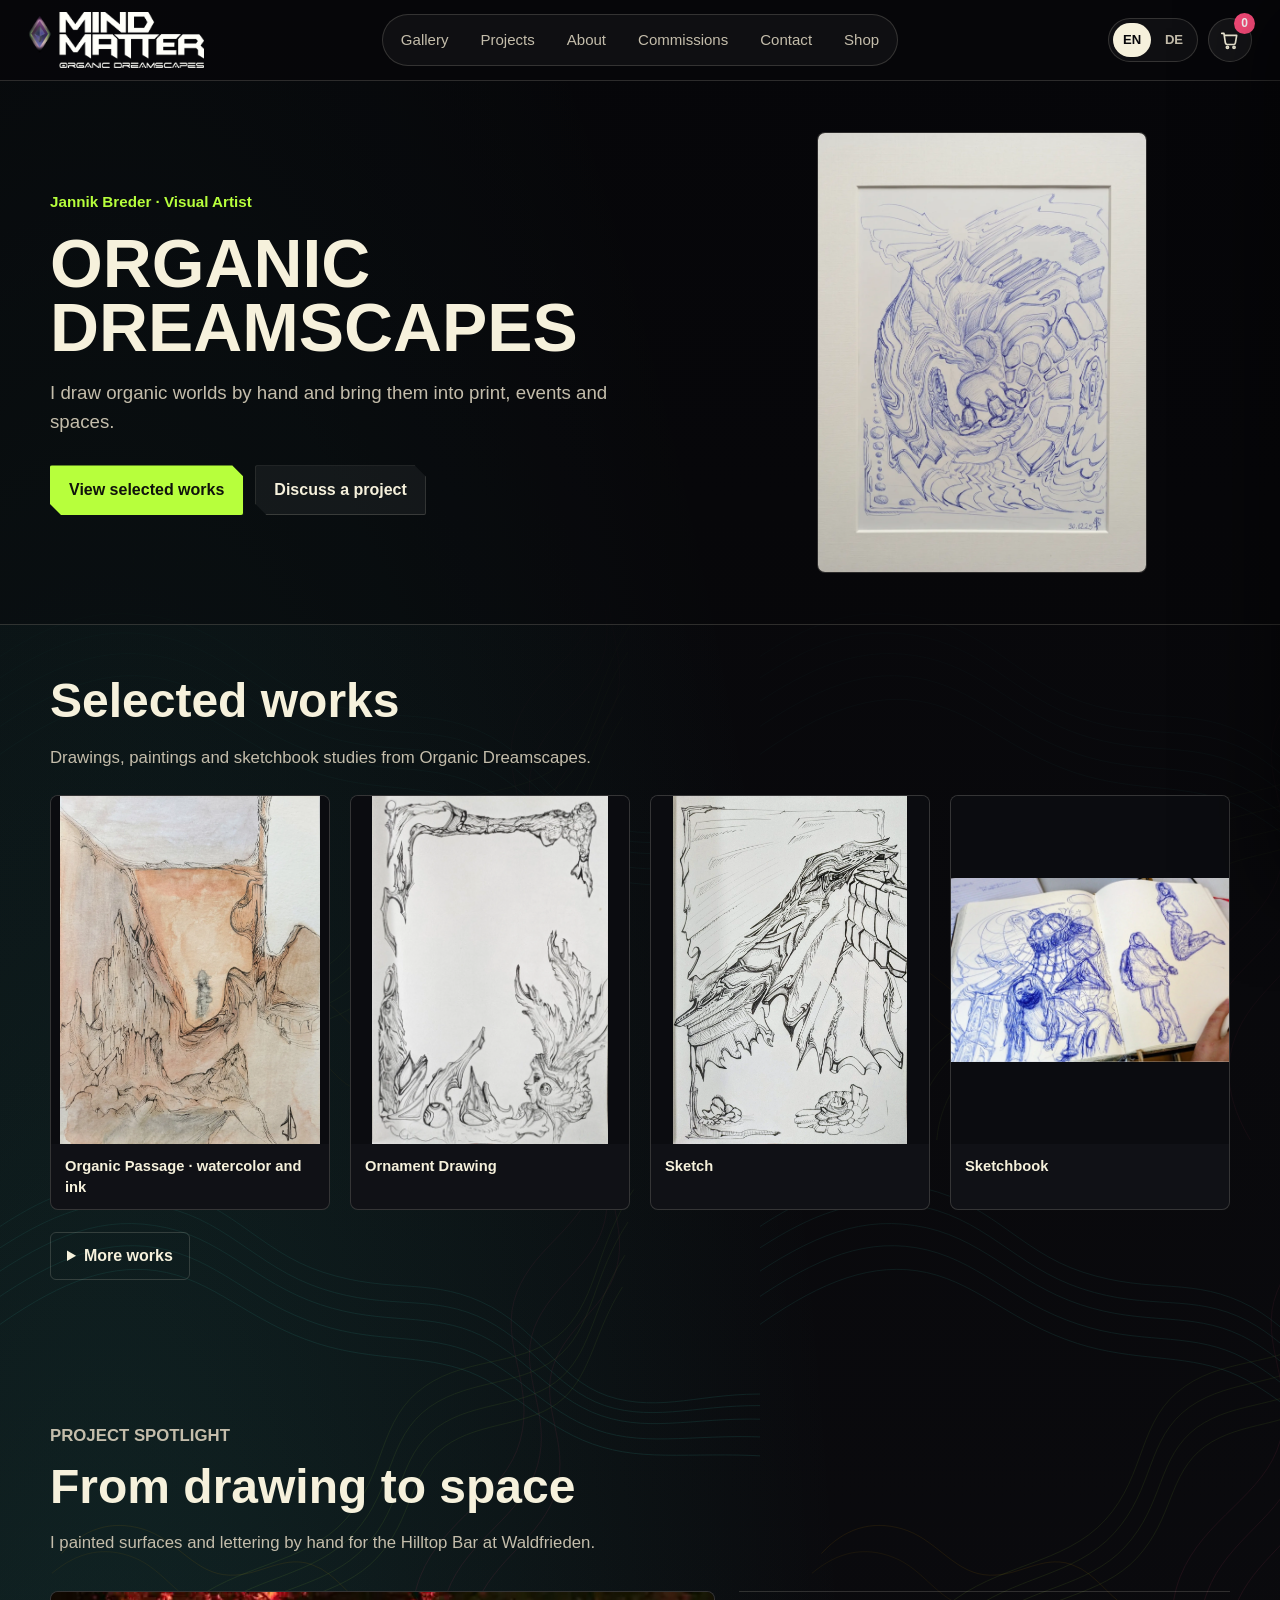
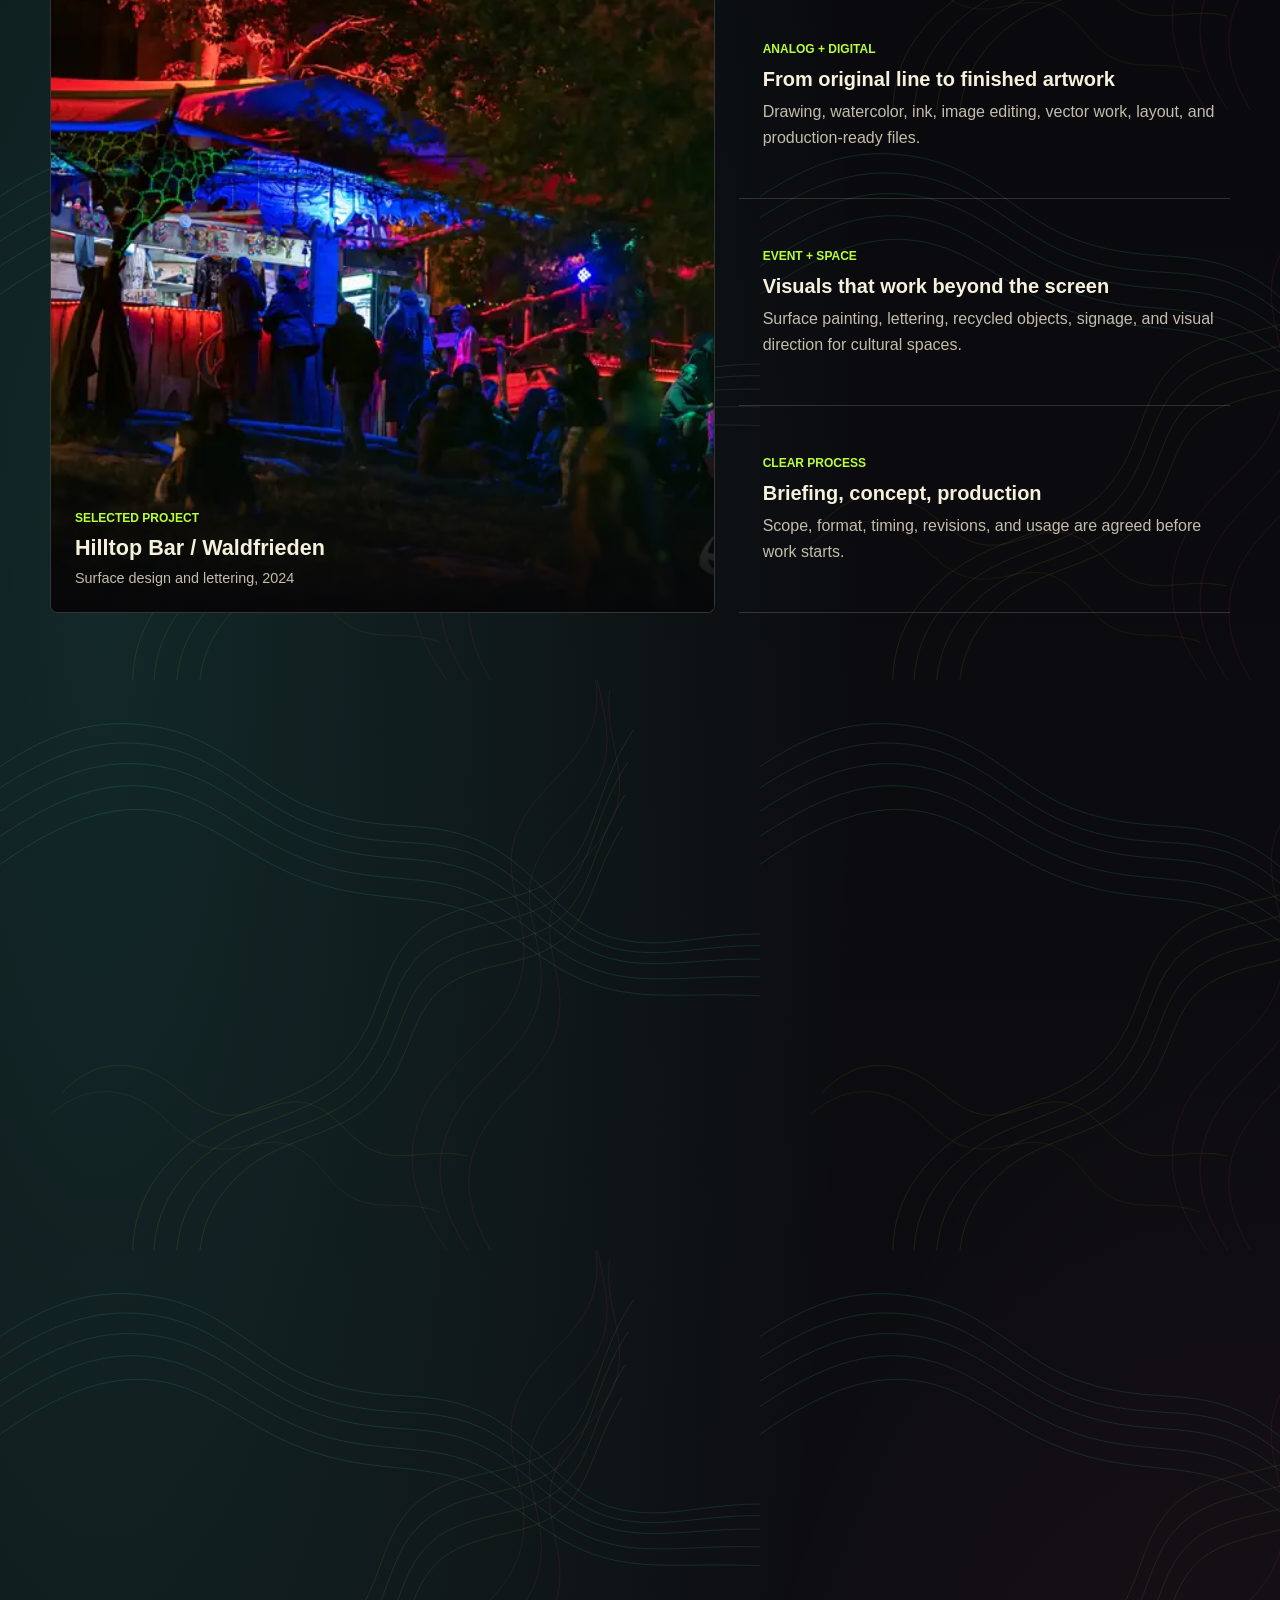
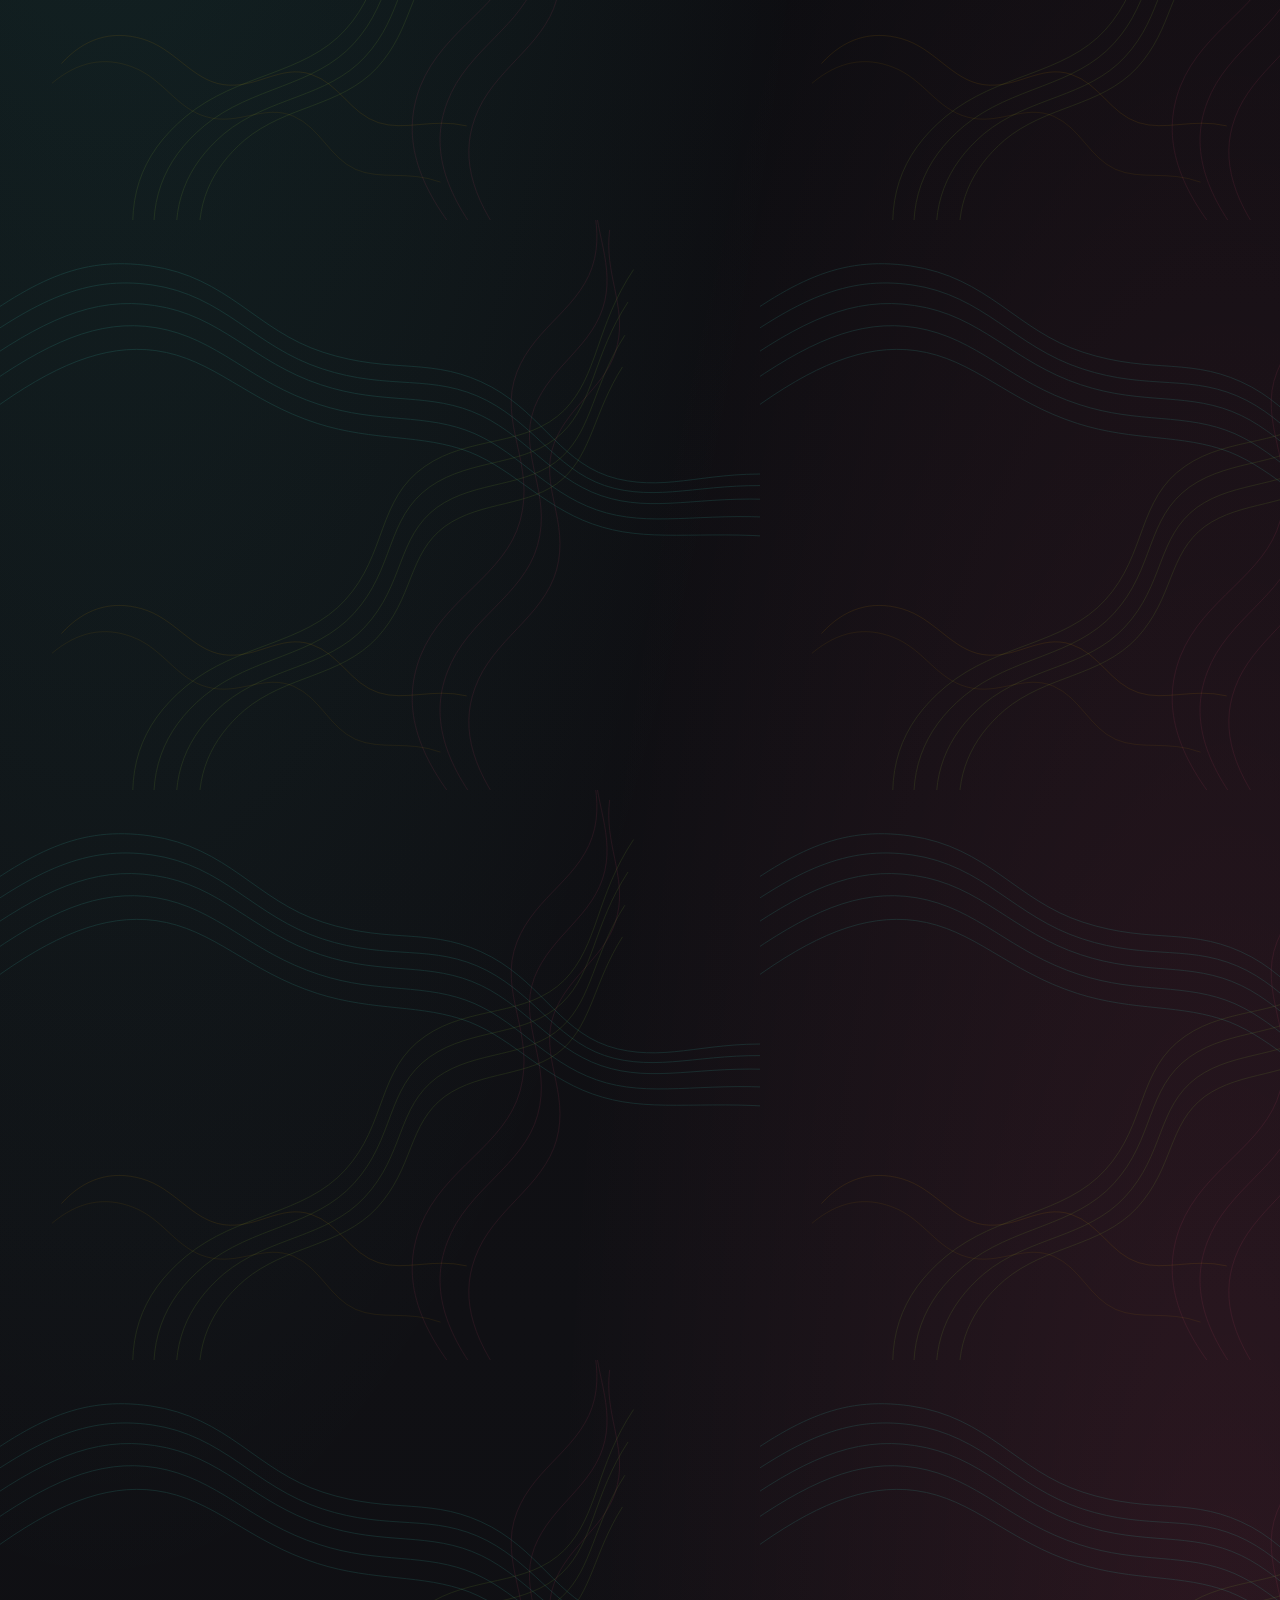
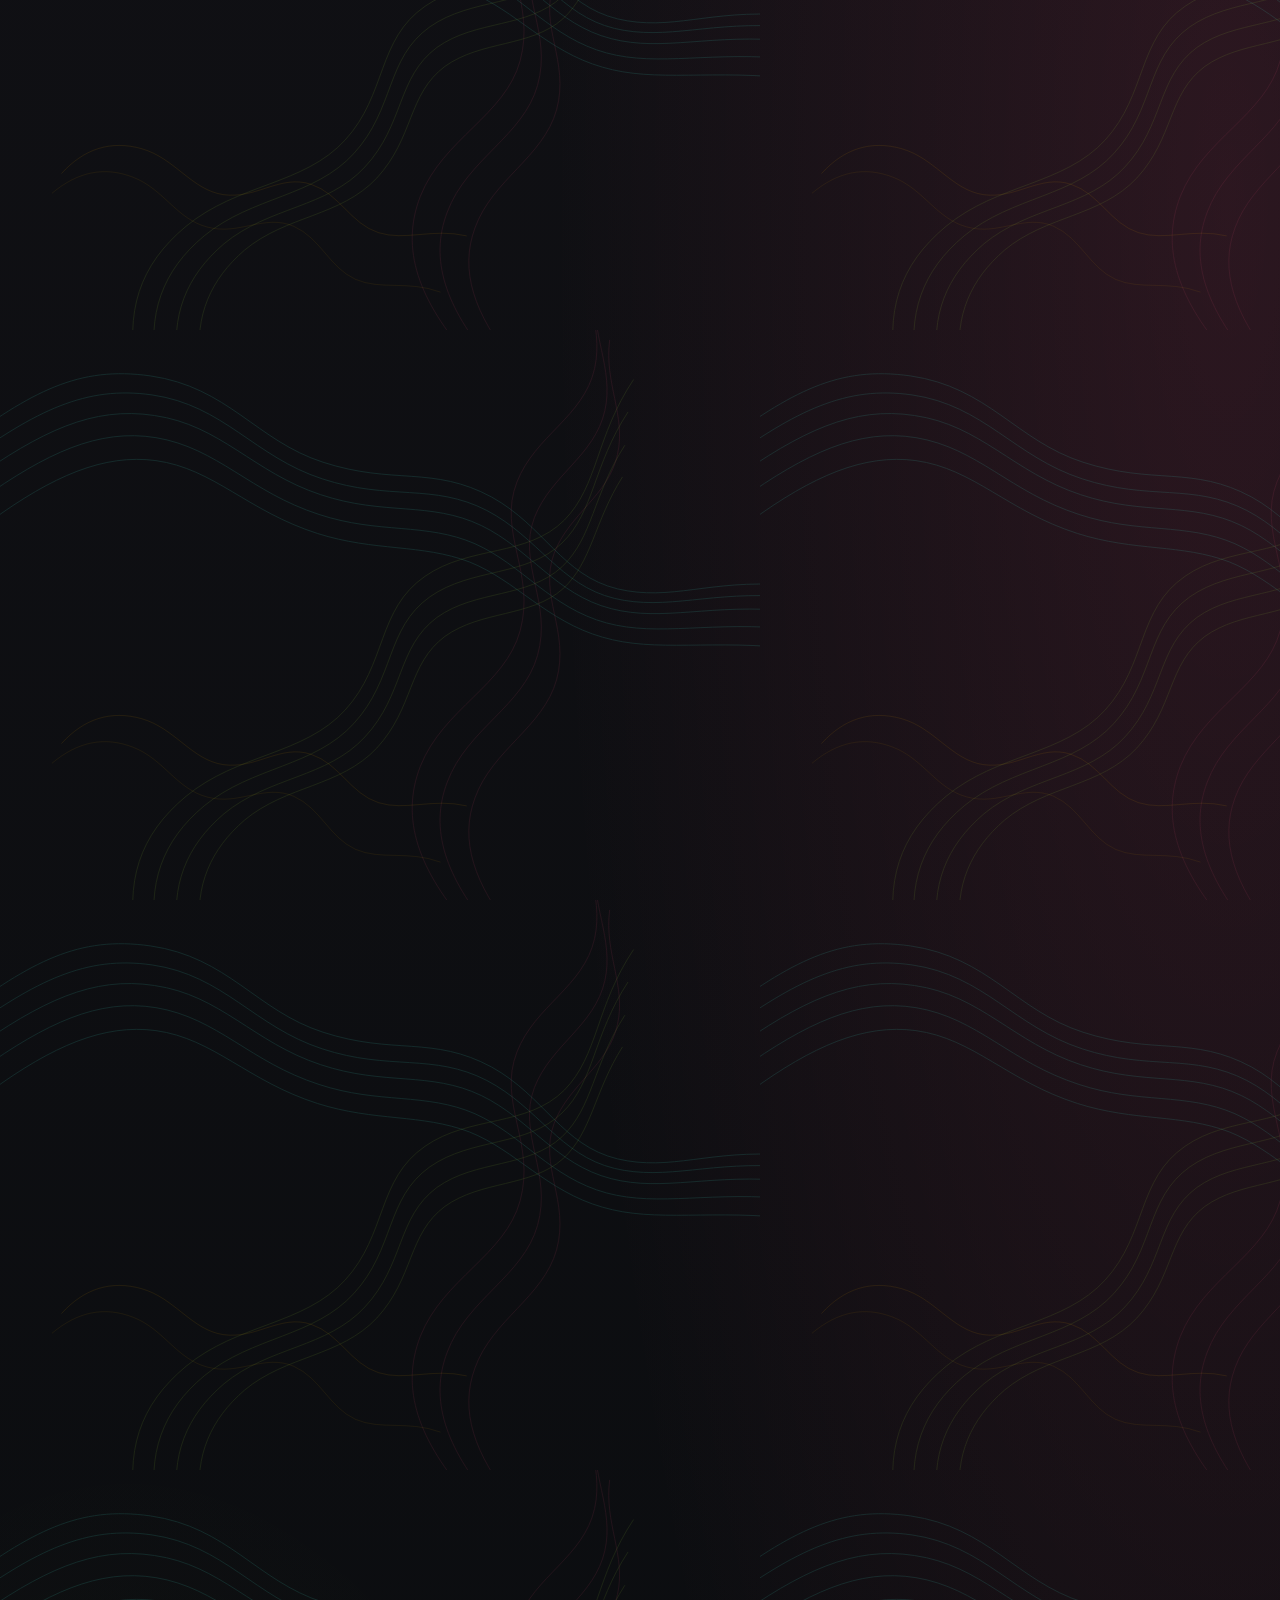
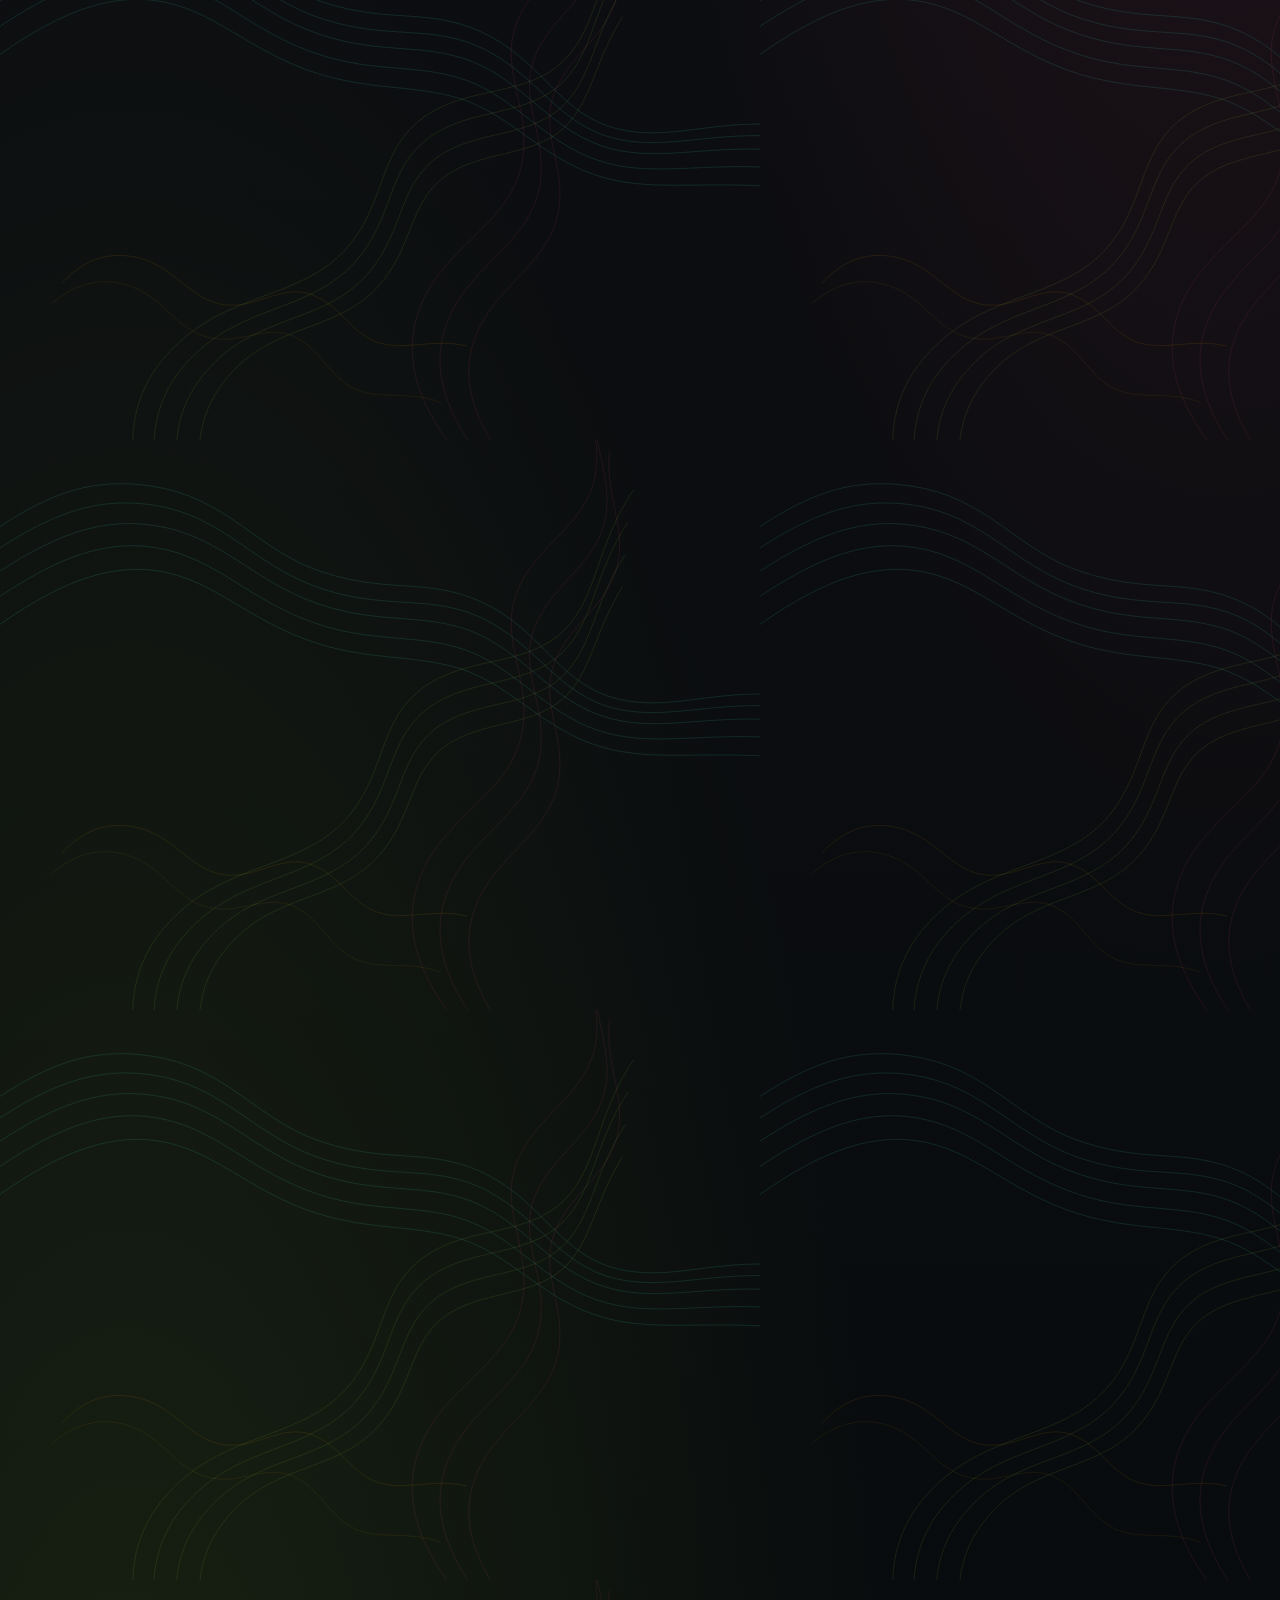
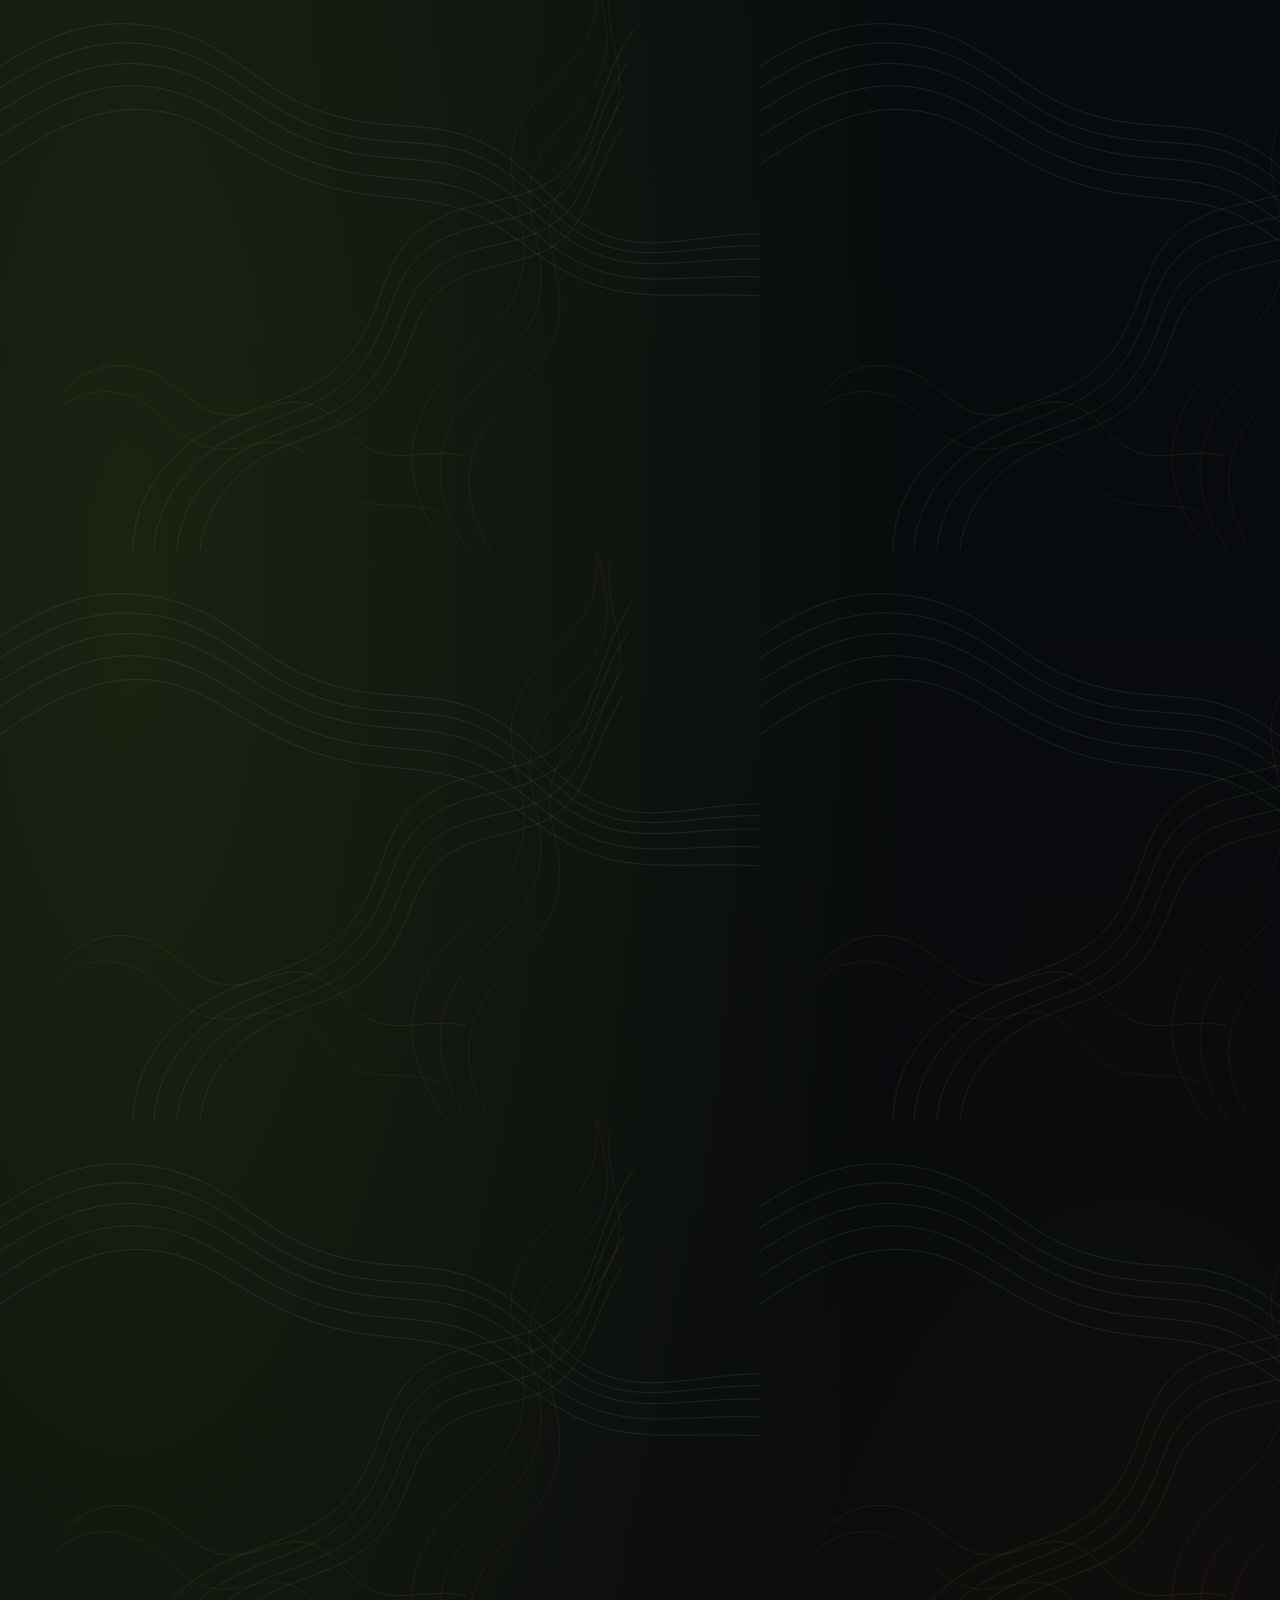
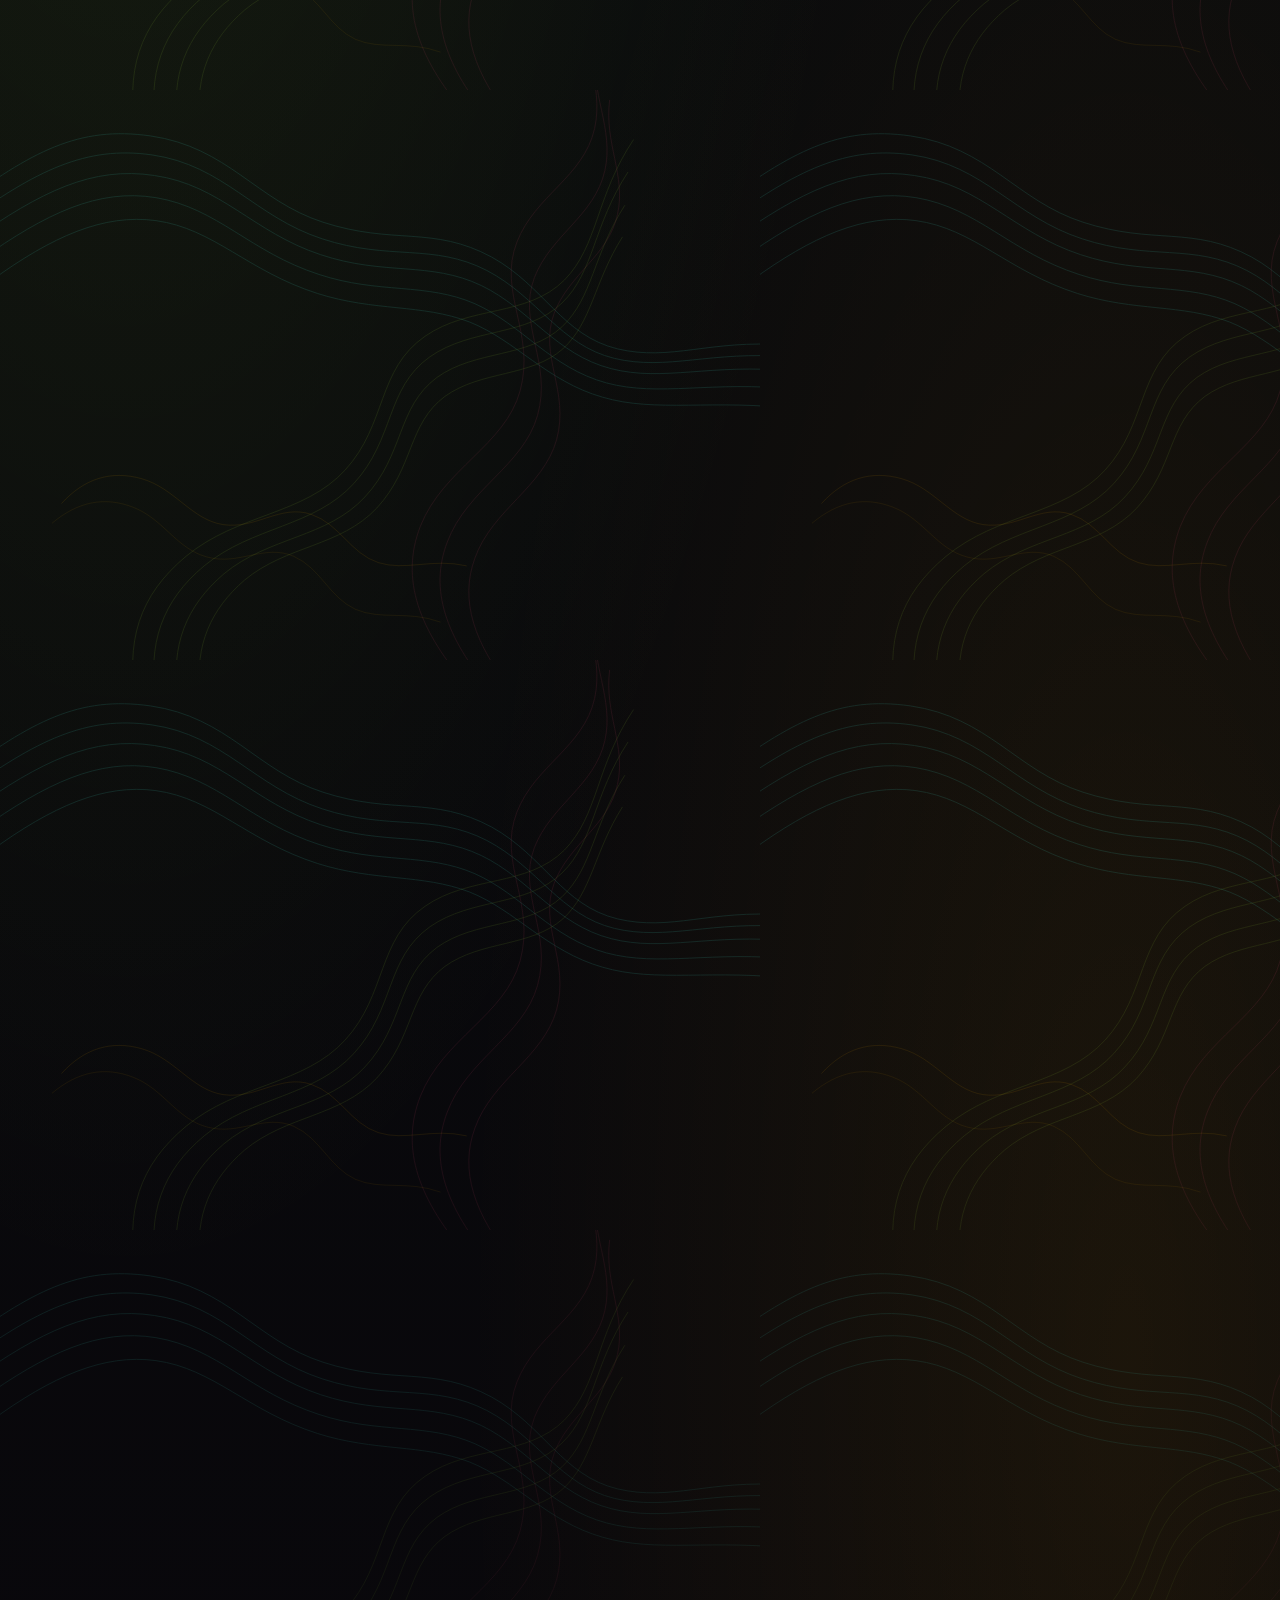
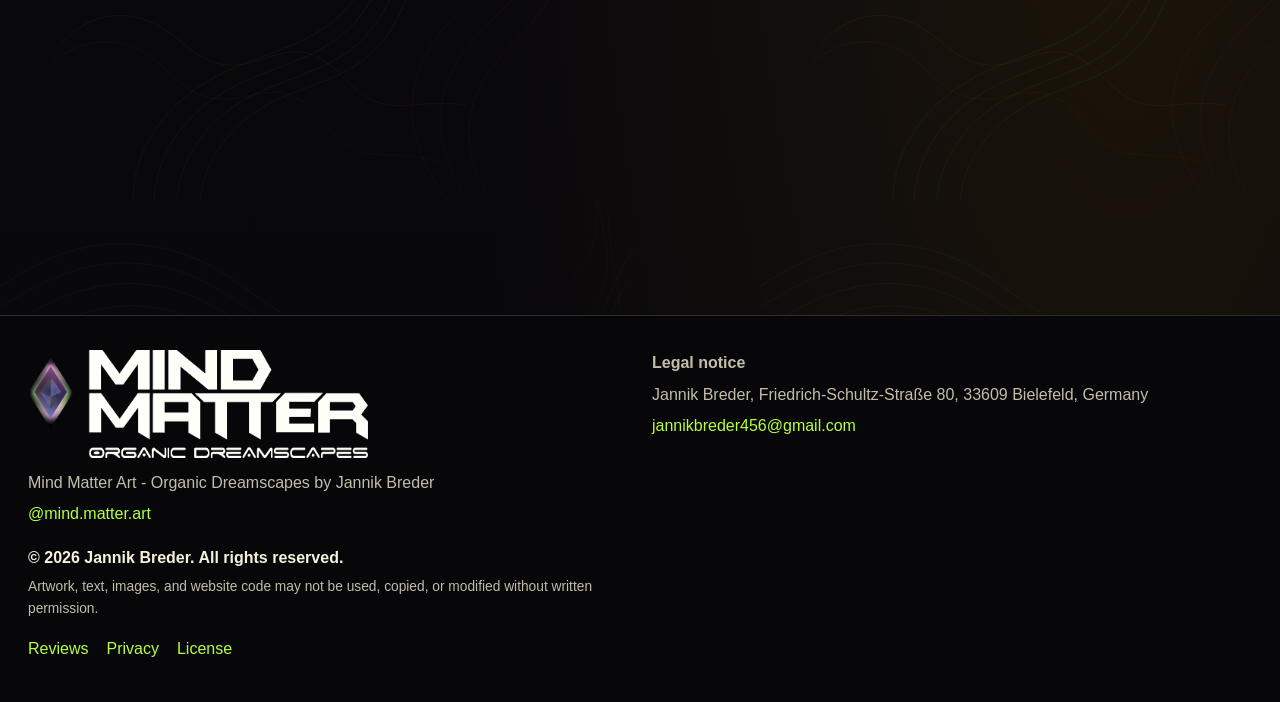
==== commit 3f98966a: "Refine artwork framing and gallery spacing" ====
--- a/index.html
+++ b/index.html
@@ -30,7 +30,7 @@
     <link rel="alternate" hreflang="de" href="https://jannikbreder456-coder.github.io/mind.matter.art/?lang=de">
     <link rel="alternate" hreflang="x-default" href="https://jannikbreder456-coder.github.io/mind.matter.art/">
     <link rel="preload" href="img/optimized/meditate.webp" as="image" type="image/webp" fetchpriority="high">
-    <link rel="stylesheet" href="stylesheet.css?v=20261111-2">
+    <link rel="stylesheet" href="stylesheet.css?v=20261111-3">
     <script type="application/ld+json">
         {
             "@context": "https://schema.org",
--- a/stylesheet.css
+++ b/stylesheet.css
@@ -284,7 +284,9 @@
 
 .hero-art {
     display: block;
-    width: 100%;
+    justify-self: center;
+    width: auto;
+    max-width: 100%;
     height: clamp(280px, 49svh, 450px);
     object-fit: contain;
     background: rgba(7, 7, 10, 0.6);
@@ -604,8 +606,16 @@
 }
 
 .lookbook-section {
-    padding-block: clamp(40px, 5.5vw, 76px);
+    padding-block: clamp(36px, 4vw, 64px);
     content-visibility: visible;
+}
+
+.lookbook-section .section-heading {
+    margin-bottom: 24px;
+}
+
+.lookbook-section .section-heading p {
+    margin-bottom: 0;
 }
 
 .lookbook-grid {
@@ -1402,6 +1412,7 @@
     }
 
     .hero-art {
+        width: 100%;
         height: clamp(136px, 28vw, 200px);
         object-fit: cover;
         object-position: center 52%;
